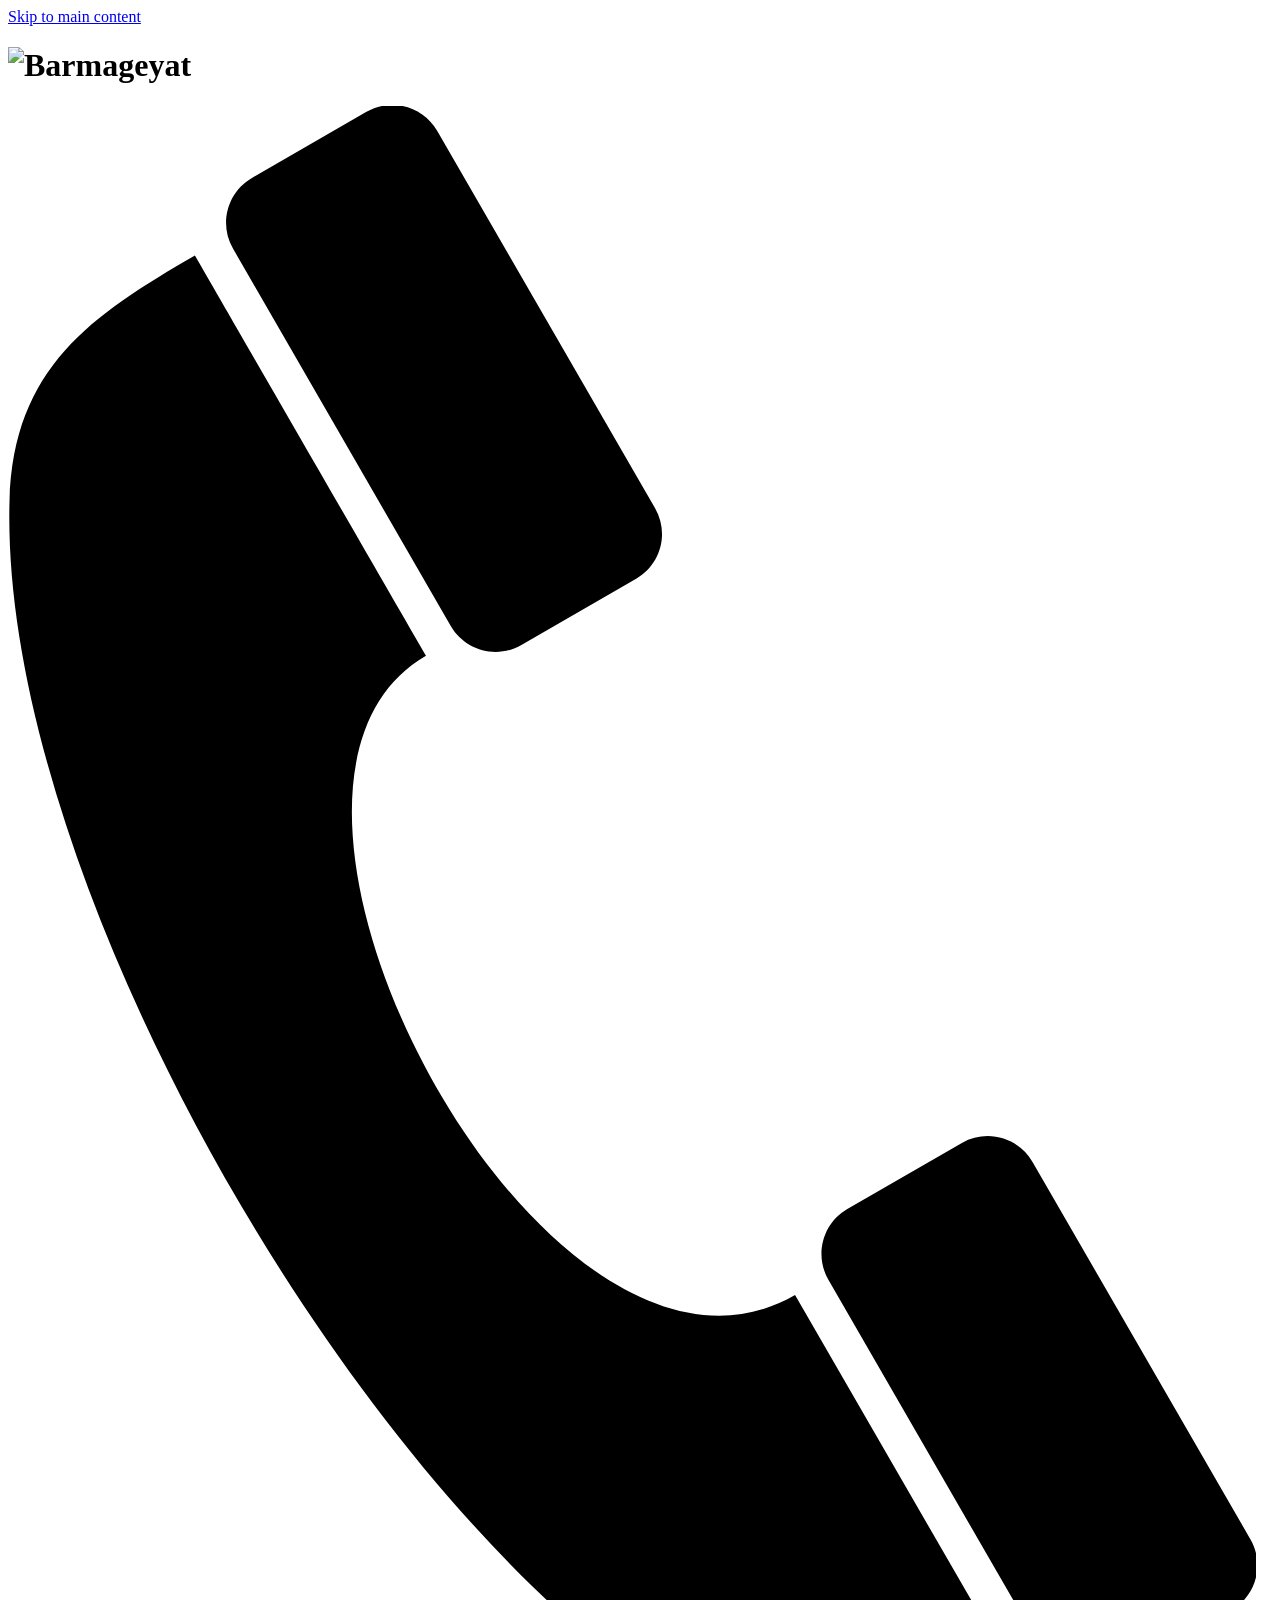
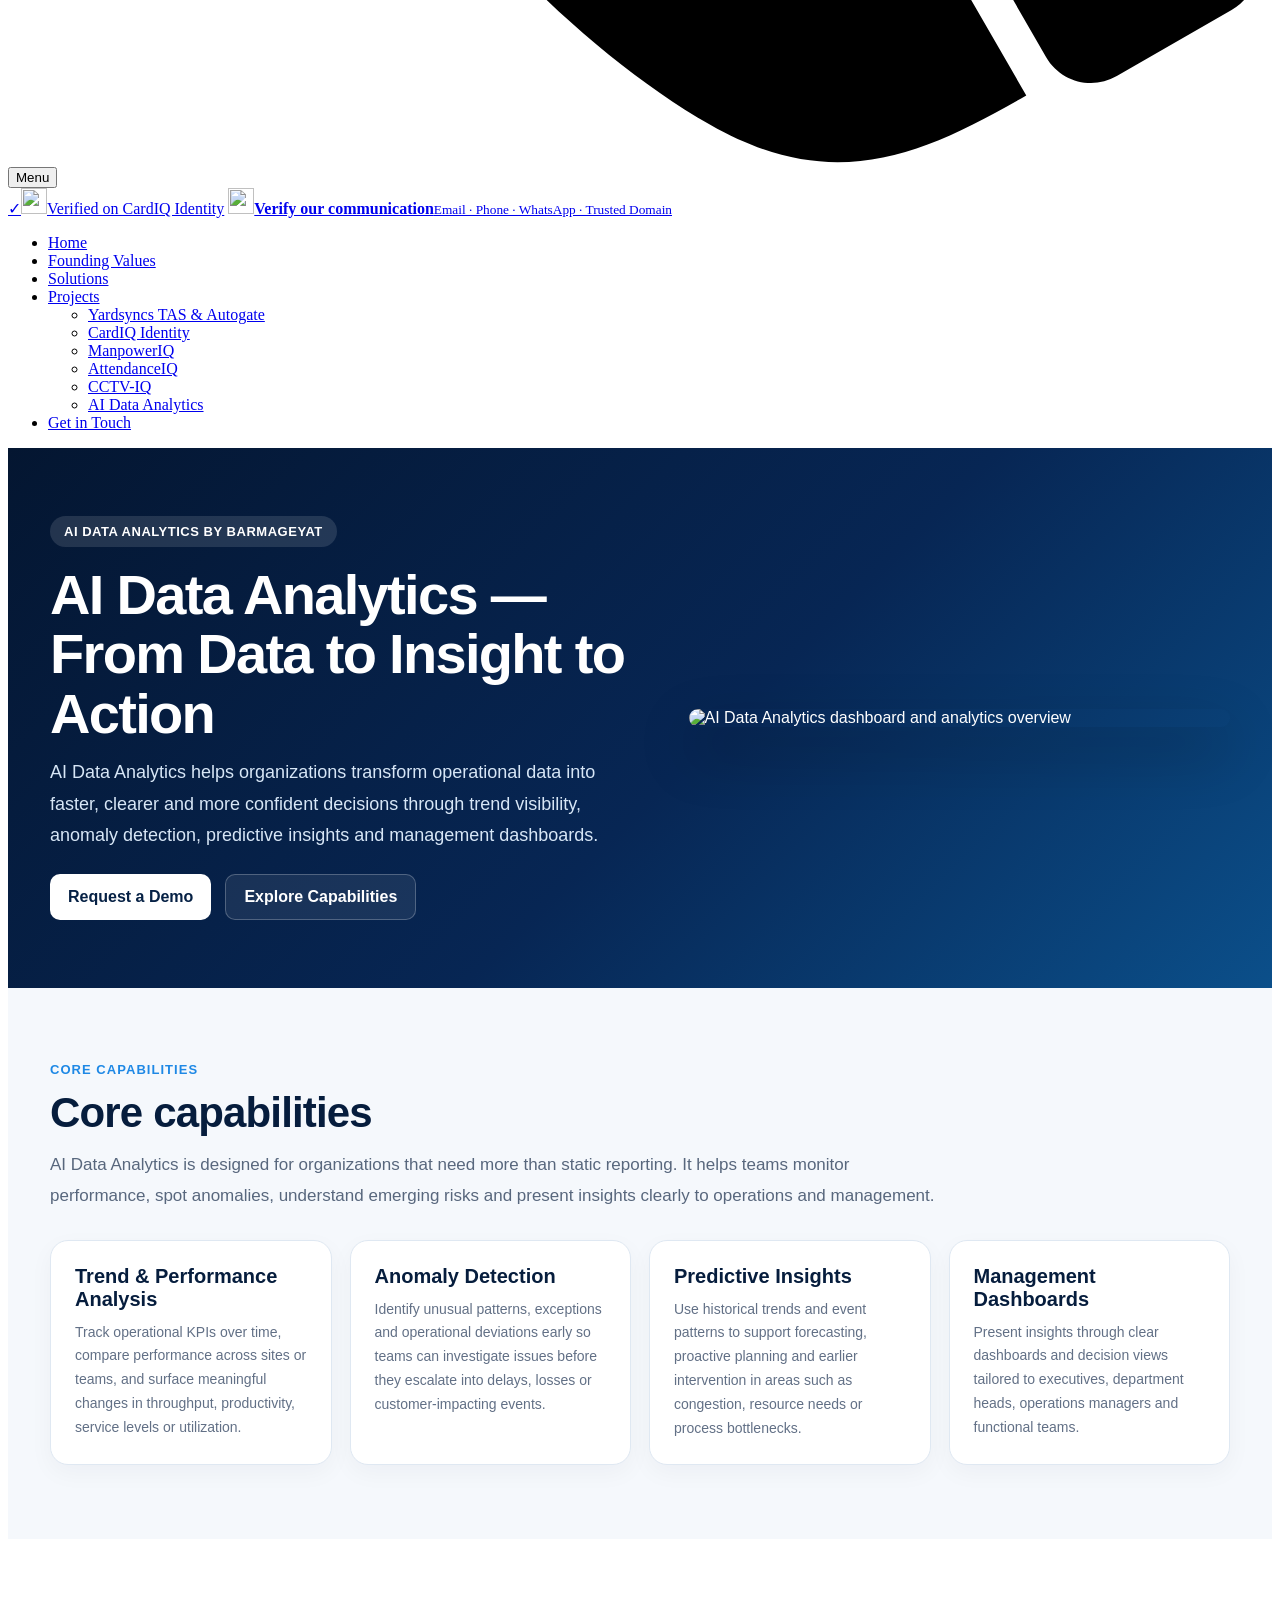
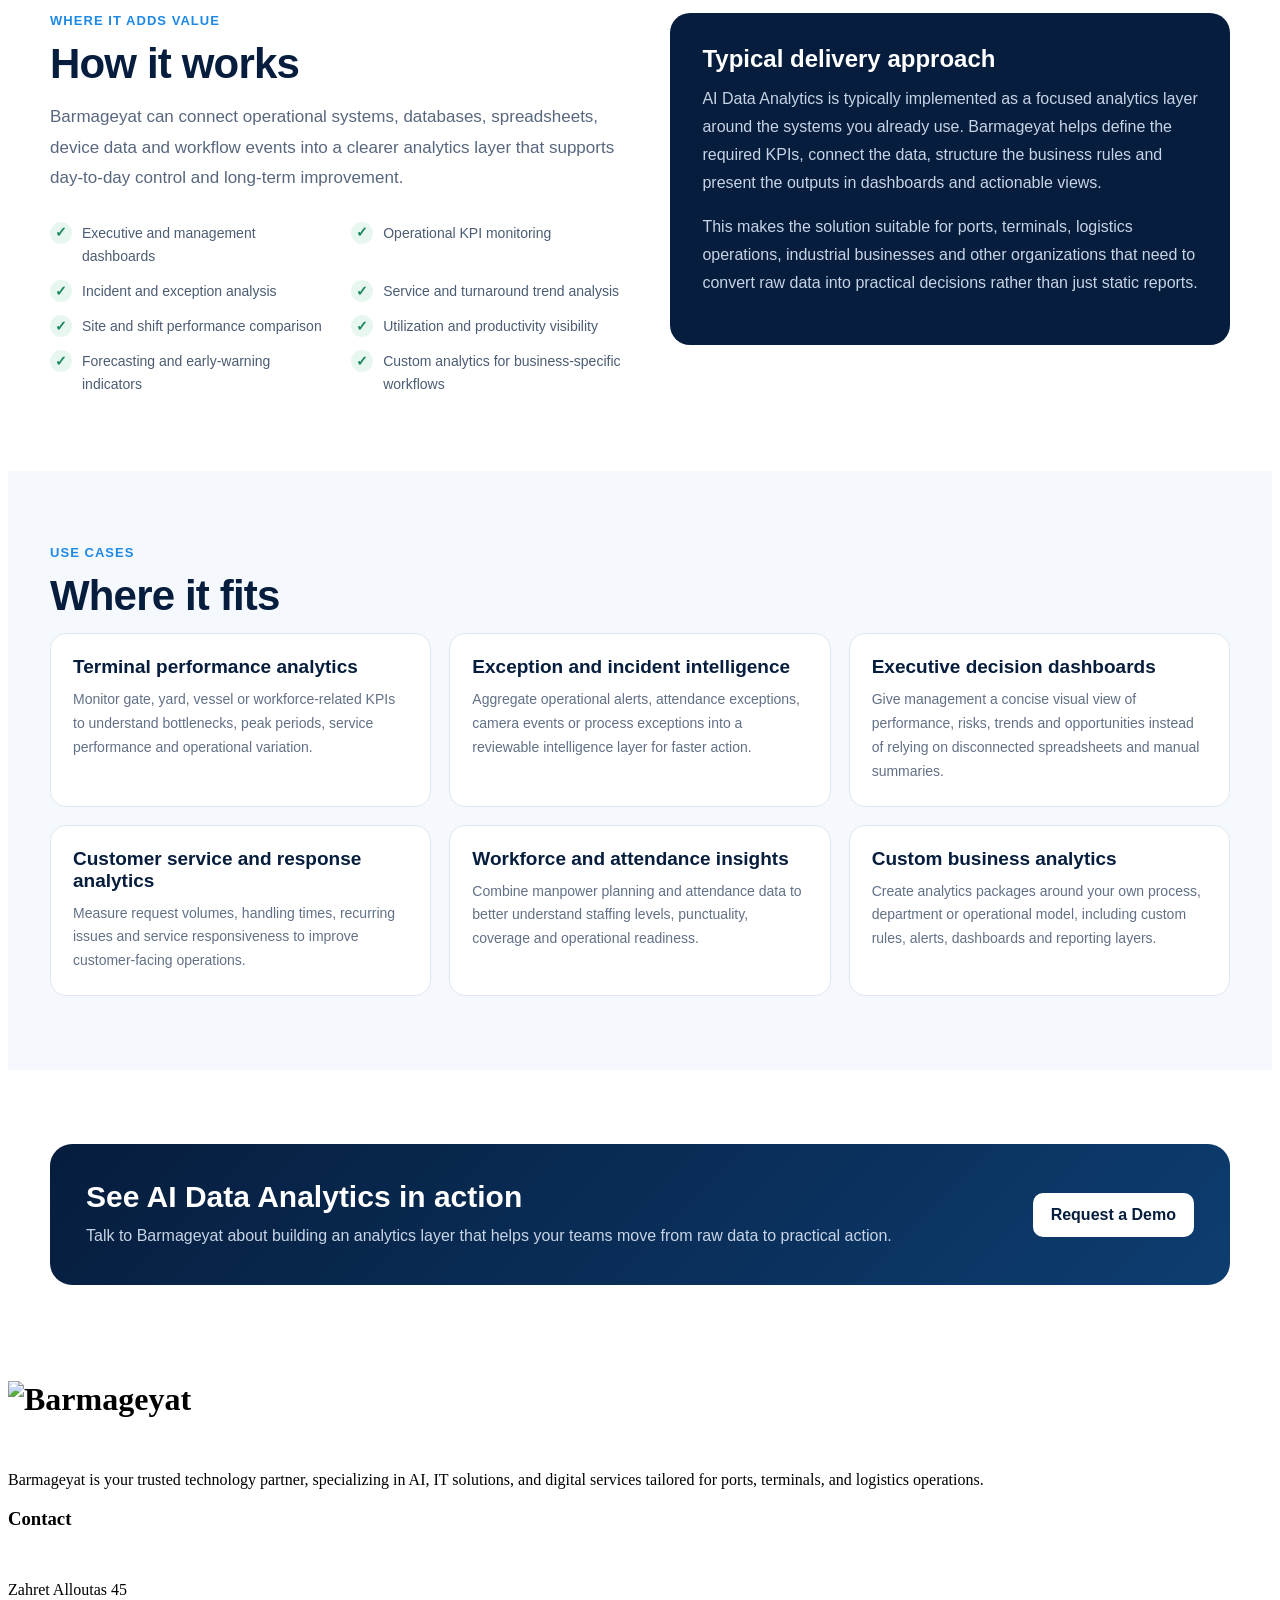
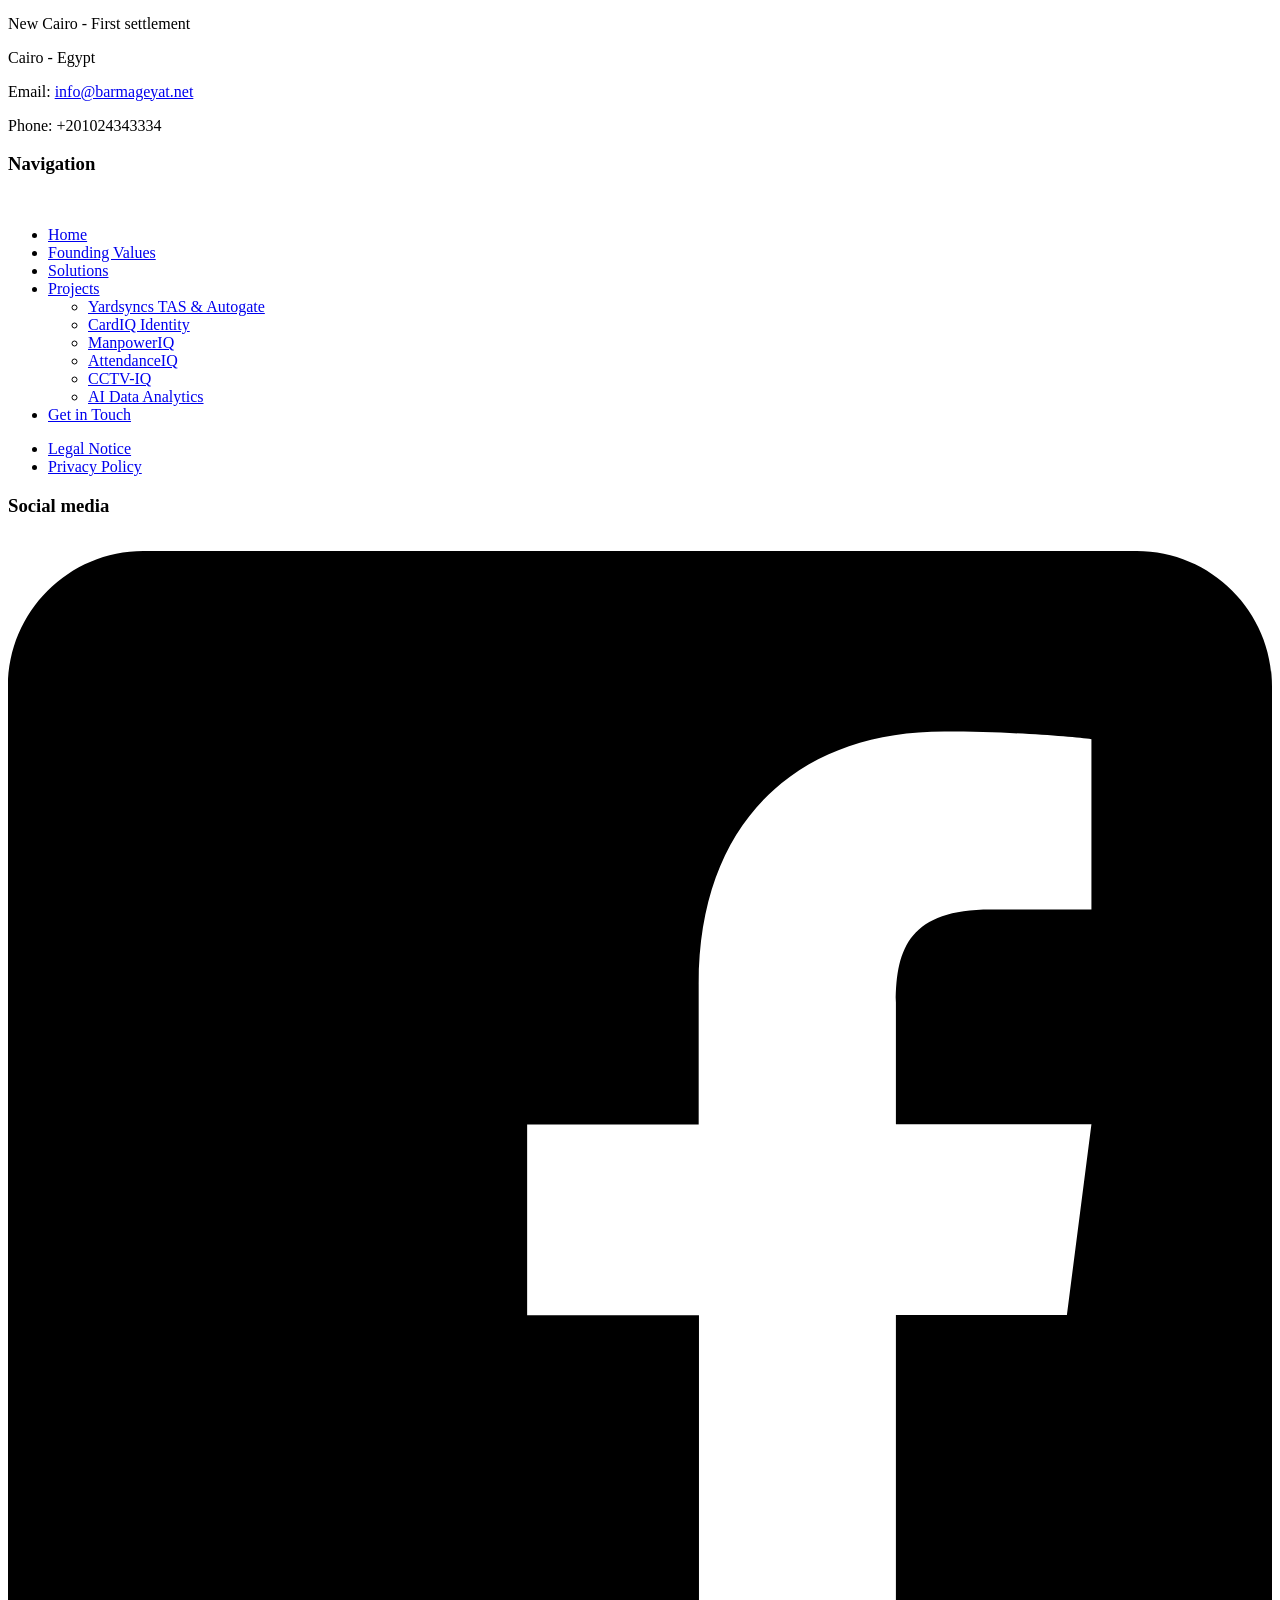
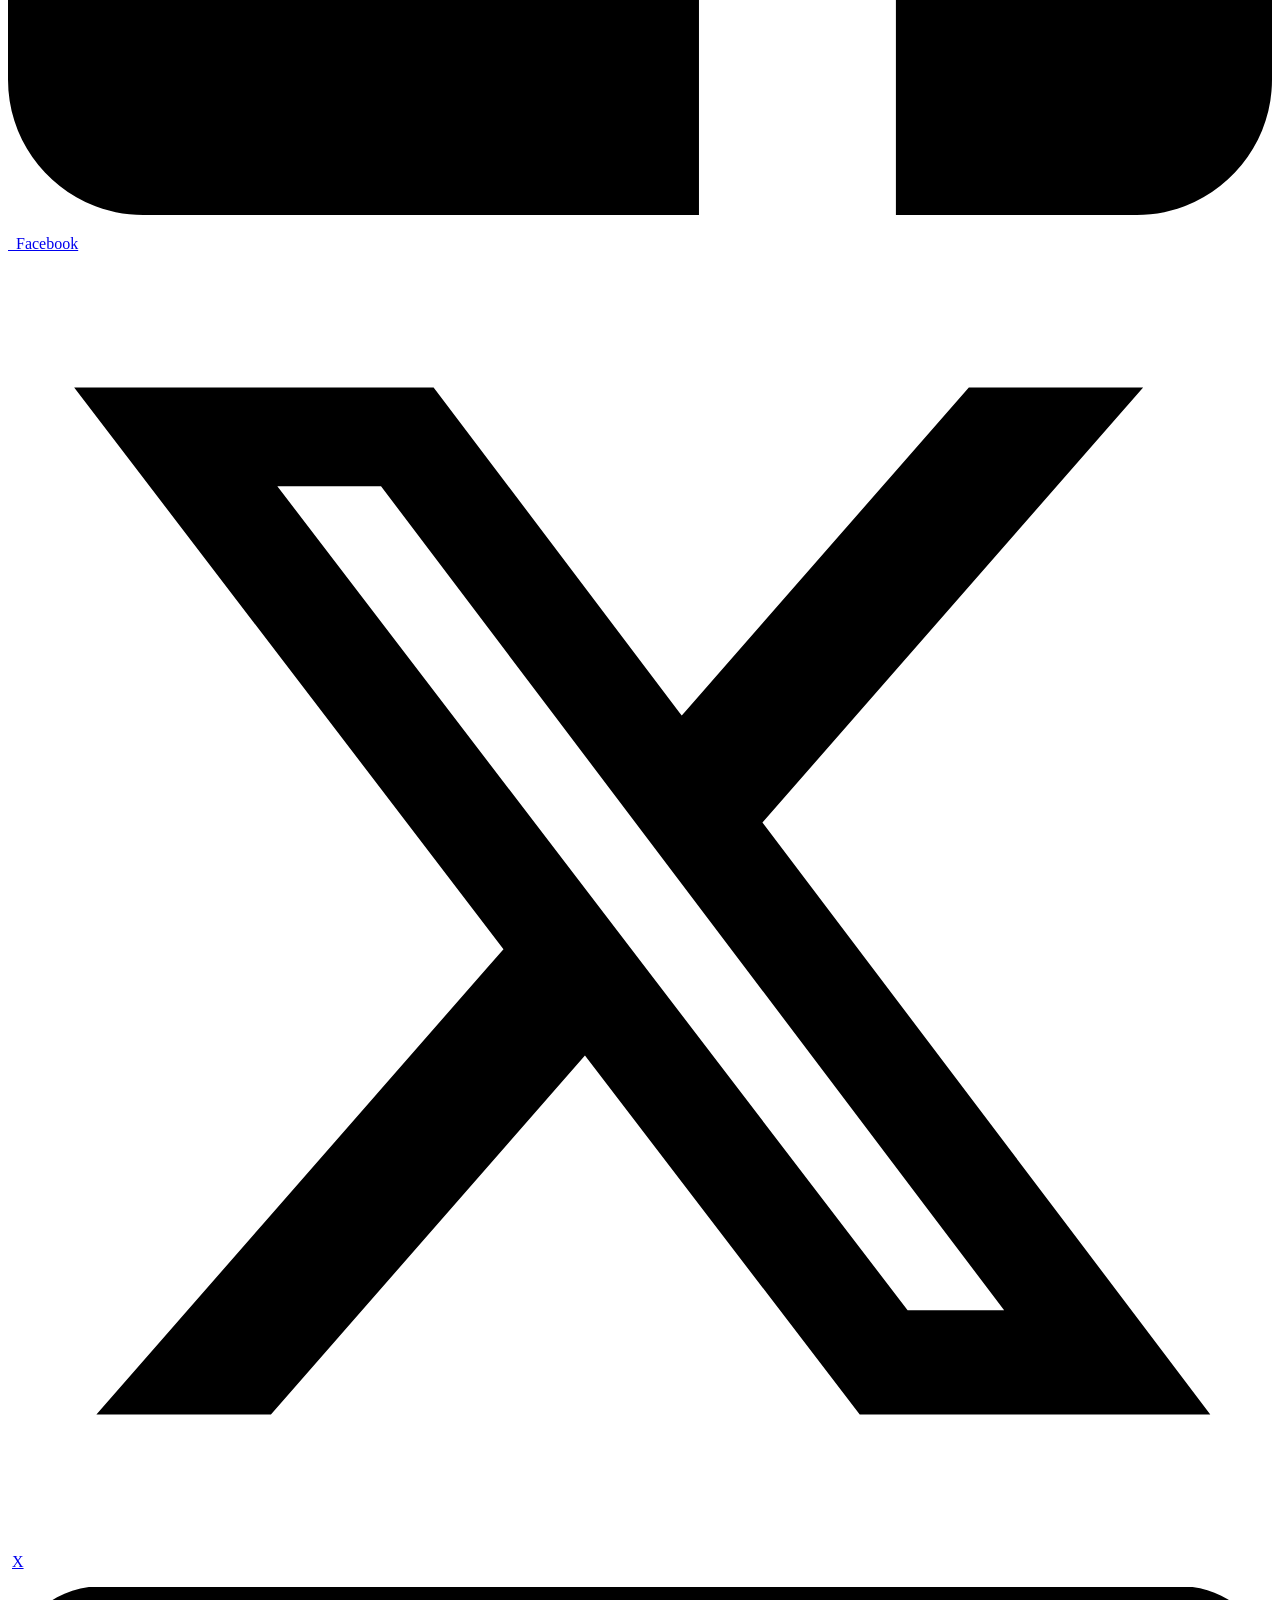
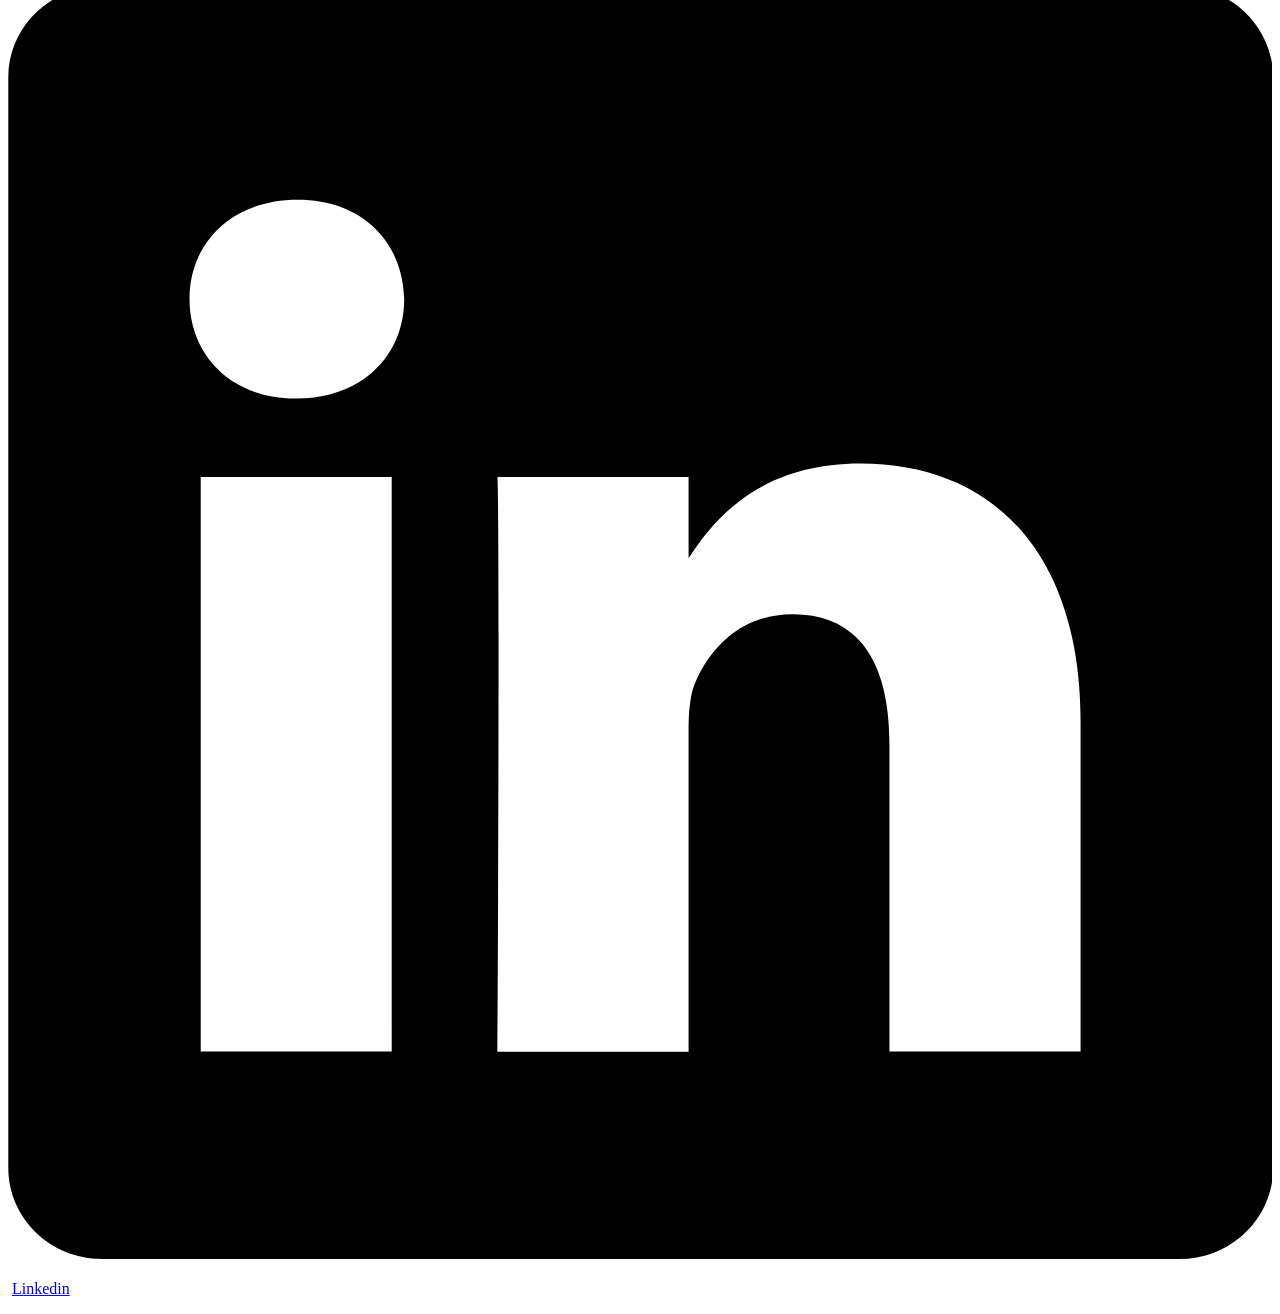
==== ai-data-analytics/index.html @ 1d7da1f9 "Add files via upload" ====
<!DOCTYPE html>

<html lang="en"><head><meta content="text/html; charset=utf-8" http-equiv="Content-Type"/><title>AI Data Analytics | Operational Analytics &amp; Dashboards | Barmageyat</title><meta content="width=device-width, initial-scale=1" name="viewport"/><meta content="Barmageyat" name="author"/><meta content="English" name="language"/><meta content="7 days" name="revisit-after"/><!-- Canonical URL --><!-- Viewport --><link href="/images/16x16/25603967/barmageyaticon2-Q67pH3o-EtR6XoY_JPaC8g-5kCzm3zfoKmWQbdtNK29Og.png" rel="icon" sizes="16x16" type="image/png"/><link href="/images/32x32/25603967/barmageyaticon2-Q67pH3o-EtR6XoY_JPaC8g-5kCzm3zfoKmWQbdtNK29Og.png" rel="icon" sizes="32x32" type="image/png"/><link href="/images/96x96/25603967/barmageyaticon2-Q67pH3o-EtR6XoY_JPaC8g-5kCzm3zfoKmWQbdtNK29Og.png" rel="icon" sizes="96x96" type="image/png"/><link href="/images/152x152/25603967/barmageyaticon2-Q67pH3o-EtR6XoY_JPaC8g-5kCzm3zfoKmWQbdtNK29Og.png" rel="apple-touch-icon-precomposed" sizes="152x152"/><link href="" rel="preconnect"/><link href="/webcard/static/app.min.1784729472.css" media="screen" rel="stylesheet" type="text/css"/><link href="/css/custom.260723162400.css" id="customcss" media="screen" rel="stylesheet" type="text/css"/><script>if (!webcard) var webcard={};webcard.id=3130103;webcard.moduleId=33631307;webcard.culture="en";webcard.type=2;webcard.isEdit=false;webcard.isPreview=true;webcard.isMobile=/Android|webOS|iPhone|iPad|iPod|BlackBerry/i.test(navigator.userAgent);webcard.isTouch='ontouchstart' in window || navigator.msMaxTouchPoints > 0;webcard.googleMapsEmbedApiKey='AIzaSyDoOLq_ts27g3vEog9sGYB0GJSyWBDK9gs';webcard.googleMapsApiKey='';webcard.apiHost=location.host + '/api.php';var extraPath='';</script><link as="style" href="/g/fonts.css?family=Roboto:400%7CPoppins:400,600&amp;display=swap" rel="preload"/><link href="/g/fonts.css?family=Roboto:400%7CPoppins:400,600&amp;display=swap" media="print" onload="this.media='all'" rel="stylesheet"/><style>figure{margin:0}@media screen and (max-width: 975px) {  #ed-2808650809 > .background-image-holder:not(.ed-lazyload) { background-image: url("/images/976/25521221/b63245ba-67f0-4752-b517-2fa4bf03aa80-Kd-YIvP3QkFI46euzXA3Eg.png") !important; }} @media screen and (max-width: 575px) {  #ed-2808650809 > .background-image-holder:not(.ed-lazyload) { background-image: url("/images/576/25521221/b63245ba-67f0-4752-b517-2fa4bf03aa80-Kd-YIvP3QkFI46euzXA3Eg.png") !important; }} #ed-2807941612 img { width: 114px; } #ed-2807941612 { flex-basis: auto; } #ed-2807941618 { margin: auto 1rem auto auto; } @media screen and (max-width: 975px) {  #ed-2807941618 { margin: auto 1rem auto 0rem; }} #ed-2807941615 { flex-grow: 1; flex-basis: auto; } #ed-2807941615 > .inner { place-content: center flex-end; align-items: center; } @media screen and (max-width: 975px) {  #ed-2807941615 > .inner { justify-content: flex-end; }} #ed-2807941624 { flex-basis: auto; flex-grow: 1; } #ed-3489580484 > .inner { align-items: center; justify-content: space-between; } @media screen and (max-width: 975px) {  #ed-3489618185 { text-align: center; margin: 100% 0px 0px; flex-basis: 100%; }} @media screen and (max-width: 975px) {  #ed-3489618185 img { width: 132px; border-style: none; padding: 100%; }} #ed-3489618191 .space { height: 15px; } #ed-3489747049 .space { height: 15px; } #ed-3489743755 a.button { border-radius: 0px; } @media screen and (max-width: 575px) {  #ed-3489743755 { text-align: center; }} #ed-3489618182 > .inner { align-content: center; } @media screen and (max-width: 975px) {  #ed-3489618206 img { width: 100%; }} @media screen and (max-width: 575px) {  #ed-3489618203 { order: -1; }} @media screen and (max-width: 975px) {  #ed-3489634016 > .background-image-holder:not(.ed-lazyload) { background-image: url("/images/976/27052013/ham8-gjC8NAKfQzZl-YR24VqpsA.png") !important; }} @media screen and (max-width: 975px) {  #ed-3489634016 .background-image-holder { background-size: contain; }} @media screen and (max-width: 575px) {  #null > .background-image-holder:not(.ed-lazyload) { background-image: url("/images/576/7199518/img-small.jpg") !important; }} @media screen and (max-width: 575px) {  #ed-3489634016 > .background-image-holder:not(.ed-lazyload) { background-image: url("/images/576/27052013/ham8-gjC8NAKfQzZl-YR24VqpsA.png") !important; }} #ed-3489634025 .space { height: 16px; } #ed-3489634031 .space { height: 16px; } #ed-3489634019 { flex: 1 0 0px; } #ed-3489634019 { flex: 1 0 0px; } #ed-2807940154 > .inner { justify-content: center; } #ed-2807940166 > .inner { justify-content: center; } #ed-2807940187 { flex-grow: 1; } #ed-2807940178 > .inner { justify-content: center; } #ed-2807940202 svg > * { stroke-width: 0px; } #ed-2807940202 svg { padding: 0px; } #ed-2807940205 { flex-grow: 1; } #ed-2807940208 svg > * { stroke-width: 0px; } #ed-2807940208 svg { padding: 0px; } #ed-2807940211 { flex-grow: 1; } #ed-2807940214 svg > * { stroke-width: 0px; } #ed-2807940214 svg { padding: 0px; } #ed-2807940217 { flex-grow: 1; } #ed-2807940193 > .inner { justify-content: center; } #ed-3489580481 > .inner { align-items: flex-start; justify-content: space-between; } @media screen and (max-width: 975px) {  #ed-3489580481 > .inner { justify-content: flex-start; }}</style><style>
:root{--aiq-navy:#061d3d;--aiq-blue:#123f70;--aiq-sky:#1e88e5;--aiq-green:#1f9d6a;--aiq-ink:#172033;--aiq-muted:#627086;--aiq-soft:#f4f7fb;--aiq-line:#dfe7f1;--aiq-white:#fff}
.attendance-page{font-family:Poppins,Roboto,Arial,sans-serif;color:var(--aiq-ink);background:#fff}
.attendance-page *{box-sizing:border-box}
.aiq-wrap{width:min(1180px,calc(100% - 40px));margin:0 auto}
.aiq-hero{padding:76px 0 68px;background:linear-gradient(135deg,#f7faff 0%,#eef5fd 55%,#f8fbff 100%);overflow:hidden}
.aiq-hero-grid{display:grid;grid-template-columns:1.08fr .92fr;gap:64px;align-items:center}
.aiq-eyebrow{display:inline-flex;align-items:center;gap:9px;padding:8px 13px;border:1px solid #c9daf0;border-radius:999px;background:#fff;color:var(--aiq-blue);font-size:13px;font-weight:600;letter-spacing:.02em;margin-bottom:22px}
.aiq-dot{width:8px;height:8px;border-radius:50%;background:var(--aiq-green);box-shadow:0 0 0 5px rgba(31,157,106,.12)}
.aiq-hero h1{font-size:clamp(38px,5vw,62px);line-height:1.06;letter-spacing:-.035em;margin:0 0 22px;color:var(--aiq-navy);font-weight:600}
.aiq-hero h1 span{color:var(--aiq-sky)}
.aiq-lead{font-size:18px;line-height:1.75;color:var(--aiq-muted);max-width:700px;margin:0 0 30px}
.aiq-actions{display:flex;gap:14px;flex-wrap:wrap;margin-bottom:28px}
.aiq-btn{display:inline-flex;align-items:center;justify-content:center;min-height:48px;padding:0 22px;border-radius:7px;text-decoration:none!important;font-weight:600;font-size:15px;transition:.2s ease}
.aiq-btn-primary{background:var(--aiq-navy);color:#fff!important;box-shadow:0 10px 24px rgba(6,29,61,.18)}
.aiq-btn-primary:hover{transform:translateY(-1px);background:#0a2a57}
.aiq-btn-secondary{background:#fff;color:var(--aiq-navy)!important;border:1px solid #cad7e7}
.aiq-chips{display:flex;gap:10px;flex-wrap:wrap}
.aiq-chip{font-size:13px;color:#42536b;background:#fff;border:1px solid #dbe5f0;padding:7px 11px;border-radius:999px}
.aiq-visual{position:relative;min-height:530px;display:flex;align-items:center;justify-content:center}
.aiq-orbit{position:absolute;width:430px;height:430px;border-radius:50%;background:radial-gradient(circle at 45% 35%,rgba(30,136,229,.17),rgba(30,136,229,.03) 57%,transparent 70%)}
.aiq-phone{position:relative;z-index:2;width:275px;min-height:520px;background:#101827;border:8px solid #111827;border-radius:34px;box-shadow:0 30px 70px rgba(6,29,61,.24);padding:11px}
.aiq-screen{height:100%;min-height:482px;background:#f8fafc;border-radius:23px;padding:20px 18px;overflow:hidden}
.aiq-phone-top{display:flex;justify-content:space-between;align-items:center;margin-bottom:24px;color:#627086;font-size:11px}
.aiq-appmark{width:46px;height:46px;border-radius:14px;background:linear-gradient(135deg,var(--aiq-navy),var(--aiq-sky));display:flex;align-items:center;justify-content:center;color:#fff;font-weight:600;font-size:19px;box-shadow:0 8px 16px rgba(30,136,229,.2)}
.aiq-screen h3{font-size:18px;margin:14px 0 4px;color:var(--aiq-navy)}
.aiq-screen p{font-size:12px;line-height:1.55;color:#718096;margin:0}
.aiq-zone{margin:20px 0 14px;background:#ecf8f2;border:1px solid #c5ead9;border-radius:14px;padding:14px}
.aiq-zone-title{display:flex;align-items:center;gap:8px;font-weight:600;color:#16744c;font-size:13px;margin-bottom:5px}
.aiq-pin{width:20px;height:20px;border-radius:50% 50% 50% 0;background:var(--aiq-green);transform:rotate(-45deg);position:relative;flex:0 0 auto}
.aiq-pin:after{content:"";position:absolute;width:7px;height:7px;border-radius:50%;background:#fff;left:6.5px;top:6.5px}
.aiq-check-btn{width:100%;border:0;border-radius:13px;background:var(--aiq-navy);color:#fff;padding:15px 12px;font:600 14px Poppins,Arial,sans-serif;margin-top:12px}
.aiq-mini-row{display:grid;grid-template-columns:1fr 1fr;gap:9px;margin-top:12px}
.aiq-mini{background:#fff;border:1px solid #e2e8f0;border-radius:11px;padding:11px 10px}
.aiq-mini b{display:block;font-size:11px;color:var(--aiq-navy);margin-bottom:3px}.aiq-mini span{font-size:10px;color:#7b8798}
.aiq-admin-card{position:absolute;z-index:3;right:-20px;bottom:62px;width:235px;background:#fff;border:1px solid #dbe5ef;border-radius:18px;padding:17px;box-shadow:0 20px 44px rgba(6,29,61,.16)}
.aiq-admin-head{display:flex;align-items:center;justify-content:space-between;margin-bottom:13px}.aiq-admin-head strong{font-size:13px;color:var(--aiq-navy)}.aiq-live{font-size:10px;color:#16744c;background:#eaf7f1;border-radius:999px;padding:4px 7px}
.aiq-status{display:flex;align-items:center;gap:10px;padding:9px 0;border-top:1px solid #eef2f7;font-size:11px;color:#5e6a7d}.aiq-status:first-of-type{border-top:0}.aiq-avatar{width:25px;height:25px;border-radius:50%;background:#dbe8f7;display:flex;align-items:center;justify-content:center;color:var(--aiq-blue);font-weight:600;font-size:10px}.aiq-ok{margin-left:auto;color:#1b8d5d;font-weight:600}
.aiq-section{padding:82px 0}.aiq-section.soft{background:var(--aiq-soft)}
.aiq-kicker{font-size:13px;text-transform:uppercase;letter-spacing:.11em;color:var(--aiq-sky);font-weight:600;margin-bottom:12px}
.aiq-title{font-size:clamp(30px,3.5vw,44px);line-height:1.18;color:var(--aiq-navy);letter-spacing:-.025em;margin:0 0 16px;font-weight:600}
.aiq-intro{max-width:760px;color:var(--aiq-muted);font-size:17px;line-height:1.75;margin:0 0 38px}
.aiq-two{display:grid;grid-template-columns:1fr 1fr;gap:44px;align-items:center}
.aiq-list{display:grid;gap:13px;margin-top:25px}.aiq-list-item{display:flex;gap:12px;align-items:flex-start;color:#48566a;line-height:1.6}.aiq-tick{width:23px;height:23px;border-radius:50%;background:#e8f6ef;color:#168252;display:flex;align-items:center;justify-content:center;font-weight:600;flex:0 0 auto;margin-top:1px}
.aiq-info-panel{background:var(--aiq-navy);border-radius:20px;padding:34px;color:#fff;box-shadow:0 24px 54px rgba(6,29,61,.18)}
.aiq-info-panel h3{font-size:25px;margin:0 0 12px}.aiq-info-panel p{color:#c9d5e5;line-height:1.75;margin:0 0 22px}.aiq-info-grid{display:grid;grid-template-columns:1fr 1fr;gap:12px}.aiq-info-cell{background:rgba(255,255,255,.07);border:1px solid rgba(255,255,255,.1);border-radius:13px;padding:15px}.aiq-info-cell b{display:block;font-size:13px;margin-bottom:4px}.aiq-info-cell span{font-size:11px;color:#b9c8da}
.aiq-grid{display:grid;grid-template-columns:repeat(3,1fr);gap:20px}.aiq-card{background:#fff;border:1px solid var(--aiq-line);border-radius:17px;padding:25px;box-shadow:0 8px 24px rgba(6,29,61,.04)}.aiq-card-icon{width:42px;height:42px;border-radius:12px;background:#edf5ff;color:var(--aiq-sky);display:flex;align-items:center;justify-content:center;font-size:20px;font-weight:600;margin-bottom:16px}.aiq-card h3{font-size:18px;color:var(--aiq-navy);margin:0 0 9px}.aiq-card p{color:var(--aiq-muted);font-size:14px;line-height:1.65;margin:0}
.aiq-integration{display:grid;grid-template-columns:1fr auto 1fr;gap:25px;align-items:stretch}.aiq-product{border-radius:18px;padding:30px;background:#fff;border:1px solid var(--aiq-line)}.aiq-product.primary{border:2px solid #bcd8f5;background:#fafdff}.aiq-product small{display:inline-block;color:var(--aiq-sky);font-weight:600;margin-bottom:9px}.aiq-product h3{font-size:25px;color:var(--aiq-navy);margin:0 0 12px}.aiq-product p{font-size:14px;color:var(--aiq-muted);line-height:1.7;margin:0}.aiq-arrow{display:flex;align-items:center;justify-content:center;font-size:30px;color:#8ca5c0}.aiq-integration-note{text-align:center;margin-top:22px;color:#596a80;font-size:14px}
.aiq-steps{display:grid;grid-template-columns:repeat(4,1fr);gap:18px;counter-reset:step}.aiq-step{position:relative;border-top:3px solid #dbe8f6;padding:24px 18px 4px;counter-increment:step}.aiq-step:before{content:counter(step);position:absolute;top:-17px;left:0;width:31px;height:31px;border-radius:50%;background:var(--aiq-navy);color:#fff;display:flex;align-items:center;justify-content:center;font-weight:600;font-size:13px}.aiq-step h3{font-size:16px;color:var(--aiq-navy);margin:0 0 8px}.aiq-step p{font-size:13px;line-height:1.6;color:var(--aiq-muted);margin:0}
.aiq-usecases{display:flex;flex-wrap:wrap;gap:10px}.aiq-usecase{padding:11px 15px;border-radius:9px;border:1px solid #dce6f1;background:#fff;color:#425269;font-size:14px}
.aiq-cta{padding:72px 0}.aiq-cta-box{background:linear-gradient(135deg,var(--aiq-navy),#0e3769);border-radius:22px;padding:48px;color:#fff;display:flex;align-items:center;justify-content:space-between;gap:30px}.aiq-cta h2{font-size:32px;margin:0 0 10px}.aiq-cta p{margin:0;color:#c8d6e6;max-width:670px;line-height:1.7}.aiq-cta .aiq-btn{background:#fff;color:var(--aiq-navy)!important;white-space:nowrap}
@media(max-width:980px){.aiq-hero-grid,.aiq-two{grid-template-columns:1fr}.aiq-visual{min-height:500px}.aiq-grid{grid-template-columns:1fr 1fr}.aiq-integration{grid-template-columns:1fr}.aiq-arrow{transform:rotate(90deg)}.aiq-steps{grid-template-columns:1fr 1fr}.aiq-admin-card{right:8%}}
@media(max-width:640px){.aiq-wrap{width:min(100% - 26px,1180px)}.aiq-hero{padding:55px 0}.aiq-hero h1{font-size:40px}.aiq-lead{font-size:16px}.aiq-visual{min-height:485px;transform:scale(.9);margin:-20px -20px}.aiq-admin-card{right:-4px;bottom:35px}.aiq-section{padding:62px 0}.aiq-grid,.aiq-info-grid,.aiq-steps{grid-template-columns:1fr}.aiq-shot.mobile,.aiq-shot.hero{grid-column:span 12}.aiq-cta-box{padding:32px 25px;display:block}.aiq-cta .aiq-btn{margin-top:24px;width:100%}}

.aiq-gallery{padding:22px 0 0}.aiq-gallery-grid{display:grid;grid-template-columns:repeat(12,minmax(0,1fr));gap:22px;align-items:start}.aiq-shot{background:#fff;border:1px solid var(--aiq-line);border-radius:22px;padding:16px;box-shadow:0 14px 34px rgba(6,29,61,.06)}.aiq-shot figure{margin:0}.aiq-shot img{display:block;width:100%;height:auto;border-radius:16px}.aiq-shot figcaption{padding:14px 6px 2px}.aiq-shot h3{font-size:18px;line-height:1.35;color:var(--aiq-navy);margin:0 0 8px}.aiq-shot p{margin:0;color:var(--aiq-muted);font-size:14px;line-height:1.65}.aiq-shot.hero{grid-column:span 12}.aiq-shot.mobile{grid-column:span 6}.aiq-shot-badge{display:inline-flex;align-items:center;gap:8px;font-size:12px;font-weight:600;letter-spacing:.03em;text-transform:uppercase;color:var(--aiq-sky);background:#eff7ff;border:1px solid #d6e9fb;border-radius:999px;padding:8px 11px;margin-bottom:14px}.aiq-shot-badge:before{content:"";width:8px;height:8px;border-radius:50%;background:var(--aiq-green)}
</style><meta content="Barmageyat" property="og:site_name"/><meta content="CCTV-IQ adds AI video analytics to existing CCTV systems for proactive alerts on PPE, restricted zones, speed, smoke, congestion and severe weather." name="description"/><meta content="CCTV-IQ | AI Video Analytics for Existing CCTV Cameras" name="title"/><meta content="index, follow" name="robots"/><meta content="CCTV-IQ | AI Video Analytics for Existing CCTV Cameras" property="og:title"/><meta content="CCTV-IQ adds AI video analytics to existing CCTV systems for proactive alerts on PPE, restricted zones, speed, smoke, congestion and severe weather." property="og:description"/><meta content="website" property="og:type"/><meta content="en_US" property="og:locale"/><meta content="https://barmageyat.net/ai-data-analytics/" property="og:url"/><meta content="https://barmageyat.net/images/cctv-iq/cctv-iq-ai-monitoring.png" property="og:image"/><meta content="summary_large_image" name="twitter:card"/><meta content="CCTV-IQ | AI Video Analytics for Existing CCTV Cameras" name="twitter:title"/><meta content="CCTV-IQ adds AI video analytics to existing CCTV systems for proactive alerts on PPE, restricted zones, speed, smoke, congestion and severe weather." name="twitter:description"/><meta content="https://barmageyat.net/images/cctv-iq/cctv-iq-ai-monitoring.png" name="twitter:image"/><link href="https://barmageyat.net/ai-data-analytics/" rel="canonical"/><script type="application/ld+json">{"@context": "https://schema.org", "@type": "SoftwareApplication", "name": "CCTV-IQ", "applicationCategory": "BusinessApplication", "operatingSystem": "Camera and video monitoring environments", "description": "AI video analytics software that adds proactive detection and alerting to compatible existing CCTV camera systems for safety, security and operational monitoring.", "url": "https://barmageyat.net/ai-data-analytics/", "publisher": {"@type": "Organization", "name": "Barmageyat", "url": "https://barmageyat.net/"}, "featureList": ["Missing PPE detection", "Restricted and no-entry zone monitoring", "Vehicle overspeed detection", "Visual smoke and fire indicator detection", "Gate congestion monitoring", "Rain, sand and low-visibility weather detection", "Configurable alerts and event review"]}</script>
<style id="cctv-iq-styles">
:root{--ciq-navy:#061d3d;--ciq-navy2:#0a2f59;--ciq-cyan:#11b6ce;--ciq-teal:#0a9c9f;--ciq-green:#1fa86a;--ciq-amber:#f59e0b;--ciq-red:#ef4444;--ciq-ink:#172033;--ciq-muted:#607086;--ciq-soft:#f4f8fc;--ciq-line:#dbe6f0;--ciq-white:#fff}
.cctv-page{font-family:Poppins,Roboto,Arial,sans-serif;color:var(--ciq-ink);background:#fff}.cctv-page *{box-sizing:border-box}.ciq-wrap{width:min(1180px,calc(100% - 40px));margin:0 auto}
.ciq-hero{padding:74px 0 68px;background:linear-gradient(135deg,#f8fbfe 0%,#eef7fb 48%,#f7fbff 100%);overflow:hidden}.ciq-hero-grid{display:grid;grid-template-columns:1.03fr .97fr;gap:54px;align-items:center}.ciq-eyebrow{display:inline-flex;align-items:center;gap:9px;padding:8px 13px;border:1px solid #c9dfe8;border-radius:999px;background:#fff;color:var(--ciq-navy2);font-size:13px;font-weight:600;letter-spacing:.02em;margin-bottom:20px}.ciq-dot{width:8px;height:8px;border-radius:50%;background:var(--ciq-cyan);box-shadow:0 0 0 5px rgba(17,182,206,.12)}
.ciq-hero h1{font-size:clamp(39px,5vw,62px);line-height:1.06;letter-spacing:-.035em;margin:0 0 22px;color:var(--ciq-navy);font-weight:600}.ciq-hero h1 span{color:var(--ciq-cyan)}.ciq-lead{font-size:18px;line-height:1.72;color:var(--ciq-muted);max-width:690px;margin:0 0 28px}.ciq-actions{display:flex;gap:13px;flex-wrap:wrap;margin-bottom:25px}.ciq-btn{display:inline-flex;align-items:center;justify-content:center;min-height:49px;padding:0 22px;border-radius:8px;text-decoration:none!important;font-weight:600;font-size:15px;transition:.2s ease}.ciq-btn-primary{background:var(--ciq-navy);color:#fff!important;box-shadow:0 10px 24px rgba(6,29,61,.17)}.ciq-btn-primary:hover{transform:translateY(-1px);background:#0a2d5a}.ciq-btn-secondary{background:#fff;color:var(--ciq-navy)!important;border:1px solid #c8d9e6}.ciq-chips{display:flex;gap:9px;flex-wrap:wrap}.ciq-chip{font-size:13px;color:#42566b;background:#fff;border:1px solid #dae7ef;padding:7px 11px;border-radius:999px}
.ciq-visual{position:relative}.ciq-monitor{position:relative;background:#07182f;border:8px solid #0a1730;border-radius:22px;overflow:hidden;box-shadow:0 30px 70px rgba(6,29,61,.24);aspect-ratio:16/10}.ciq-monitor img{width:100%;height:100%;object-fit:cover;display:block;opacity:.8}.ciq-monitor:after{content:"";position:absolute;inset:0;background:linear-gradient(180deg,rgba(5,24,47,.02),rgba(5,24,47,.26));pointer-events:none}.ciq-monitor-top{position:absolute;z-index:3;left:16px;right:16px;top:14px;display:flex;align-items:center;justify-content:space-between;color:#dbeafe;font-size:11px}.ciq-live{display:inline-flex;align-items:center;gap:7px;padding:6px 9px;border-radius:999px;background:rgba(3,20,40,.7);backdrop-filter:blur(8px)}.ciq-live:before{content:"";width:7px;height:7px;border-radius:50%;background:#25d07f;box-shadow:0 0 0 4px rgba(37,208,127,.16)}
.ciq-detect{position:absolute;z-index:4;border:2px solid #22d3ee;border-radius:6px;box-shadow:0 0 0 1px rgba(34,211,238,.2),0 0 24px rgba(34,211,238,.18)}.ciq-detect.one{left:52%;top:36%;width:25%;height:31%}.ciq-detect.two{left:9%;bottom:14%;width:27%;height:19%;border-color:#f59e0b}.ciq-tag{position:absolute;z-index:5;font-size:10px;font-weight:600;padding:6px 8px;border-radius:5px;background:#0a7282;color:#fff;white-space:nowrap}.ciq-tag.ppe{left:52%;top:31%}.ciq-tag.queue{left:9%;bottom:8%;background:#b36a05}.ciq-alert-card{position:absolute;z-index:6;right:-22px;bottom:-28px;width:255px;padding:18px;background:rgba(6,29,61,.95);color:#fff;border:1px solid rgba(255,255,255,.12);border-radius:16px;box-shadow:0 18px 36px rgba(6,29,61,.25);backdrop-filter:blur(12px)}.ciq-alert-head{display:flex;justify-content:space-between;gap:10px;align-items:center;margin-bottom:12px}.ciq-alert-head b{font-size:13px}.ciq-priority{font-size:10px;background:#6d1e25;color:#fecaca;padding:5px 7px;border-radius:999px}.ciq-alert-row{font-size:11px;line-height:1.5;color:#c9d7e8}.ciq-alert-row strong{display:block;color:#fff;font-size:13px;margin-bottom:2px}
.ciq-section{padding:82px 0}.ciq-section.soft{background:var(--ciq-soft)}.ciq-kicker{text-transform:uppercase;letter-spacing:.12em;color:var(--ciq-cyan);font-size:12px;font-weight:600;margin-bottom:10px}.ciq-title{font-size:clamp(29px,4vw,42px);line-height:1.17;color:var(--ciq-navy);margin:0 0 16px;letter-spacing:-.025em}.ciq-intro{max-width:840px;color:var(--ciq-muted);font-size:16px;line-height:1.75;margin:0 0 34px}.ciq-two{display:grid;grid-template-columns:1fr 1fr;gap:44px;align-items:center}
.ciq-flow{display:grid;grid-template-columns:repeat(5,1fr);gap:11px;align-items:stretch}.ciq-flow-step{position:relative;background:#fff;border:1px solid var(--ciq-line);border-radius:16px;padding:22px 16px;text-align:center;min-height:150px}.ciq-flow-step:not(:last-child):after{content:"→";position:absolute;right:-15px;top:50%;transform:translateY(-50%);width:20px;height:28px;display:flex;align-items:center;justify-content:center;color:#7891a8;font-weight:600;background:var(--ciq-soft);z-index:2}.ciq-flow-icon{width:43px;height:43px;margin:0 auto 13px;border-radius:12px;background:#eaf7fb;color:var(--ciq-navy);display:flex;align-items:center;justify-content:center;font-size:19px;font-weight:600}.ciq-flow-step h3{margin:0 0 7px;color:var(--ciq-navy);font-size:14px}.ciq-flow-step p{margin:0;color:var(--ciq-muted);font-size:12px;line-height:1.55}
.ciq-grid{display:grid;grid-template-columns:repeat(3,1fr);gap:20px}.ciq-card{background:#fff;border:1px solid var(--ciq-line);border-radius:18px;padding:25px;box-shadow:0 8px 24px rgba(6,29,61,.04)}.ciq-card-icon{width:45px;height:45px;border-radius:13px;display:flex;align-items:center;justify-content:center;font-weight:600;margin-bottom:16px;background:#edf8fa;color:var(--ciq-navy)}.ciq-card h3{font-size:18px;color:var(--ciq-navy);margin:0 0 9px}.ciq-card p{color:var(--ciq-muted);font-size:14px;line-height:1.67;margin:0}.ciq-card .ciq-note{display:block;margin-top:10px;font-size:11px;color:#8a6670}
.ciq-dashboard{background:var(--ciq-navy);border-radius:22px;padding:28px;color:#fff;box-shadow:0 24px 54px rgba(6,29,61,.18)}.ciq-dashboard-head{display:flex;justify-content:space-between;align-items:center;gap:16px;margin-bottom:18px}.ciq-dashboard-head h3{margin:0;font-size:22px}.ciq-dashboard-head span{font-size:11px;padding:6px 9px;border-radius:999px;background:rgba(17,182,206,.15);color:#8ce9f4}.ciq-event{display:grid;grid-template-columns:auto 1fr auto;gap:12px;align-items:center;padding:13px 0;border-top:1px solid rgba(255,255,255,.1)}.ciq-event:first-of-type{border-top:0}.ciq-event-icon{width:38px;height:38px;border-radius:10px;background:rgba(255,255,255,.07);display:flex;align-items:center;justify-content:center;font-weight:600}.ciq-event strong{display:block;font-size:13px;margin-bottom:2px}.ciq-event small{color:#aebfd2;font-size:11px}.ciq-event .status{font-size:10px;padding:5px 8px;border-radius:999px;background:#6d1e25;color:#fecaca}.ciq-event .status.warn{background:#61410d;color:#fde68a}.ciq-event .status.ok{background:#0d5135;color:#bbf7d0}
.ciq-list{display:grid;gap:12px}.ciq-list-item{display:flex;gap:12px;align-items:flex-start;color:#48566a;line-height:1.65}.ciq-tick{width:24px;height:24px;border-radius:50%;background:#e7f7f4;color:#087b73;display:flex;align-items:center;justify-content:center;font-weight:600;flex:0 0 auto;margin-top:1px}.ciq-usecases{display:flex;flex-wrap:wrap;gap:10px}.ciq-usecase{padding:11px 15px;border-radius:9px;border:1px solid #dce6ef;background:#fff;color:#425269;font-size:14px}
.ciq-caution{margin-top:28px;padding:18px 20px;border-radius:14px;border:1px solid #f4dfb3;background:#fffaf0;color:#69512a;font-size:13px;line-height:1.65}.ciq-caution strong{color:#513b19}.ciq-faq{display:grid;gap:12px}.ciq-faq details{border:1px solid var(--ciq-line);border-radius:14px;padding:18px 20px;background:#fff}.ciq-faq summary{cursor:pointer;color:var(--ciq-navy);font-weight:600}.ciq-faq p{color:var(--ciq-muted);font-size:14px;line-height:1.7;margin:12px 0 0}
.ciq-cta{padding:72px 0}.ciq-cta-box{background:linear-gradient(135deg,var(--ciq-navy),#0e476a);border-radius:22px;padding:46px;color:#fff;display:flex;align-items:center;justify-content:space-between;gap:30px}.ciq-cta h2{font-size:31px;margin:0 0 10px}.ciq-cta p{margin:0;color:#c8d8e6;max-width:690px;line-height:1.7}.ciq-cta .ciq-btn{background:#fff;color:var(--ciq-navy)!important;white-space:nowrap}
@media(max-width:980px){.ciq-hero-grid,.ciq-two{grid-template-columns:1fr}.ciq-grid{grid-template-columns:1fr 1fr}.ciq-flow{grid-template-columns:1fr 1fr}.ciq-flow-step:not(:last-child):after{display:none}.ciq-alert-card{right:18px}.ciq-visual{max-width:760px;margin:0 auto}.ciq-monitor{margin-top:8px}}
@media(max-width:640px){.ciq-wrap{width:min(100% - 26px,1180px)}.ciq-hero{padding:54px 0}.ciq-hero h1{font-size:39px}.ciq-lead{font-size:16px}.ciq-section{padding:60px 0}.ciq-grid,.ciq-flow{grid-template-columns:1fr}.ciq-alert-card{position:relative;right:auto;bottom:auto;width:100%;margin-top:12px}.ciq-detect.one{left:48%;width:30%}.ciq-cta-box{padding:31px 24px;display:block}.ciq-cta .ciq-btn{margin-top:23px;width:100%}}
</style>
<link rel="stylesheet" href="/css/projects-unified.css?v=20261017-finalblue"/></head><body class="bp-project page-33631307 pagelayout-1 parent-30314310 slogan culture-en"><a class="wv-link-content button" href="#main-content">Skip to main content</a>
<div class="ed-element ed-reference ed-reference-container menu-wrapper wv-overflow_visible wv-boxed preset-menu-v2-home-6full-width" data-reference="2807941609" id="ed-3489580484"><div class="background"><figure class="ed-element ed-image wv-bg" id="ed-2808650809"><div class="background-image-holder" style='background-image: url("/images/1672/25521221/b63245ba-67f0-4752-b517-2fa4bf03aa80-Kd-YIvP3QkFI46euzXA3Eg.png");'></div></figure></div><header class="inner" id="home-6-menu"><div class="ed-element ed-logo" id="ed-2807941612"><h1><img alt="Barmageyat" src="/images/114/25520650/barmageyatlogo2-_aNaIYsbjX9S8jMne6CTDg.JPG" style="max-width: 240px; max-height: 80px;"/></h1></div><div class="ed-element ed-container mobile-cont wv-overflow_visible" id="ed-2807941615"><div class="inner"><figure class="ed-element ed-icon" id="ed-2807941618"><a href="tel:" title="Call"><svg data-icon="ico-phone" preserveaspectratio="xMidYMid" viewbox="170 -787 659 875" xmlns="http://www.w3.org/2000/svg"><path d="M390.7 -496.7C270.4 -427.2 453.9 -83.1 585.6 -159.1L707.7 52.3C652.1 84.4 605.2 104.6 540.8 67.8 362 -34.4 165.2 -375.1 170.8 -578.3c1.9 -70.6 43.6 -98.3 97.9 -129.7 23.3 40.4 98.6 170.8 122 211.3zm50.4 -5.7c-13 7.5 -29.7 3.1 -37.3 -10l-115 -199.3c-7.5 -13 -3.1 -29.7 10 -37.3l60.5 -34.9c13 -7.5 29.7 -3.1 37.3 10L511.7 -574.6c7.5 13 3.1 29.7 -10 37.2l-60.6 35zM755.5 42.1c-13 7.5 -29.7 3.1 -37.3 -10l-115 -199.3c-7.5 -13 -3.1 -29.7 10 -37.3l60.5 -34.9c13 -7.5 29.7 -3.1 37.3 10L826.1 -30.1c7.5 13 3.1 29.7 -10 37.3l-60.6 34.9z"></path></svg></a></figure><div class="ed-element ed-html menu-trigger" id="ed-2807941621"><div class="menu-trigger-box"><button class="menu-trigger-inner">Menu</button></div></div></div></div><div aria-label="CardIQ Identity verification" class="ciq-header-trust">
<a aria-label="Verified with CardIQ Identity" class="ciq-csp-45421f3107f73e48 ciq-company-badge" href="https://card-iq.net/validate_company.php?domain=barmageyat.net" rel="noopener" target="_blank"><span aria-hidden="true" class="ciq-csp-7a6ec1785f487149 ciq-verified-check">✓</span><img alt="" class="ciq-csp-9cf515fbf9265992" height="26" src="https://card-iq.net/assets/img/cardiq-icon-192.png" width="26"/><span class="ciq-badge-label">Verified on CardIQ Identity</span></a>
<a class="ciq-csp-631a48cb9cc9db3a ciq-verify-button" href="https://card-iq.net/barmageyat/verify" rel="noopener" target="_blank"><img alt="" class="ciq-csp-9cf515fbf9265992" height="26" src="https://card-iq.net/assets/img/cardiq-icon-192.png" width="26"/><span class="ciq-verify-copy"><strong class="ciq-csp-046f49cdb68c0726">Verify our communication</strong><small class="ciq-csp-a1a68324ac272324">Email · Phone · WhatsApp · Trusted Domain</small></span></a>
</div><nav class="ed-element ed-menu" id="ed-2807941624"><ul class="menu-level-0"><li class=""><a class="" href="/" id="menu-item-30314191">Home</a></li><li class="first"><a class="first" href="/our-founding-values/" id="menu-item-30645114">Founding Values</a></li><li class=""><a class="" href="/solutions/" id="menu-item-30314274">Solutions</a></li><li class="active menu-sub"><a class="active sub-trigger" href="/projects/" id="menu-item-30314310">Projects</a><div class="sub current" id="menu-sub-30314310"><ul class="sub menu-level-1"><li class=""><a class="" href="/yardsyncs/" id="menu-item-yardsyncs">Yardsyncs TAS &amp; Autogate</a></li><li class=""><a class="" href="/cardiq/" id="menu-item-33631307">CardIQ Identity</a></li><li class="first"><a class="first" href="/manpower-iq/" id="menu-item-30314277">ManpowerIQ</a></li><li class=""><a class="" href="/attendance-iq/" id="menu-item-attendanceiq">AttendanceIQ</a></li><li class=""><a class="" href="/cctv-iq/" id="menu-item-30586695">CCTV-IQ</a></li><li class="active"><a class="active" href="/ai-data-analytics/" id="menu-item-aidataanalytics">AI Data Analytics</a></li></ul></div></li><li class=""><a class="" href="/get-in-touch/" id="menu-item-30314313">Get in Touch</a></li></ul></nav></header></div>
<div class="analytics-page"><style>
.analytics-page{font-family:Poppins,Roboto,Arial,sans-serif;color:#172033;background:#fff}
.analytics-page *{box-sizing:border-box}
.analytics-hero{background:linear-gradient(135deg,#041631 0%,#072654 55%,#0b4f8a 100%);color:#fff;padding:68px 0}
.analytics-wrap{width:min(1180px,calc(100% - 40px));margin:0 auto}
.analytics-hero-grid{display:grid;grid-template-columns:1.05fr .95fr;gap:40px;align-items:center}
.analytics-kicker{display:inline-flex;align-items:center;gap:8px;background:rgba(255,255,255,.12);padding:8px 14px;border-radius:999px;font-size:13px;letter-spacing:.04em;text-transform:uppercase;font-weight:600;margin-bottom:18px}
.analytics-hero h1{font-size:clamp(34px,5vw,56px);line-height:1.06;margin:0 0 14px;letter-spacing:-.03em;color:#fff}
.analytics-hero p{font-size:18px;line-height:1.75;color:#d7e6f6;margin:0 0 22px;max-width:640px}
.analytics-actions{display:flex;gap:14px;flex-wrap:wrap}
.analytics-btn{display:inline-flex;align-items:center;justify-content:center;padding:13px 18px;border-radius:10px;font-weight:600;text-decoration:none!important}
.analytics-btn.primary{background:#fff;color:#062145!important}.analytics-btn.secondary{background:rgba(255,255,255,.08);color:#fff!important;border:1px solid rgba(255,255,255,.24)}
.analytics-hero figure{margin:0}.analytics-hero img{width:100%;border-radius:22px;display:block;box-shadow:0 24px 56px rgba(0,0,0,.28)}
.analytics-section{padding:74px 0}.analytics-section.soft{background:#f5f8fc}.analytics-grid-4{display:grid;grid-template-columns:repeat(4,1fr);gap:18px}.analytics-card{background:#fff;border:1px solid #dfe8f2;border-radius:18px;padding:24px;box-shadow:0 8px 24px rgba(6,29,61,.04)}.analytics-card h3{font-size:20px;color:#061d3d;margin:0 0 10px}.analytics-card p{font-size:14px;line-height:1.7;color:#627086;margin:0}
.analytics-title{font-size:clamp(30px,4vw,42px);line-height:1.14;color:#061d3d;margin:0 0 14px;letter-spacing:-.02em}.analytics-lead{font-size:17px;line-height:1.8;color:#58677d;max-width:900px;margin:0 0 28px}.analytics-kicker-dark{font-size:13px;letter-spacing:.08em;text-transform:uppercase;font-weight:600;color:#1e88e5;margin-bottom:12px}
.analytics-split{display:grid;grid-template-columns:1.02fr .98fr;gap:38px;align-items:start}.analytics-panel{background:#061d3d;color:#fff;border-radius:20px;padding:32px}.analytics-panel h3{font-size:24px;margin:0 0 12px;color:#fff}.analytics-panel p{color:#c7d4e5;line-height:1.75;margin:0 0 16px}.analytics-list{display:grid;grid-template-columns:1fr 1fr;gap:12px 20px;margin-top:22px}.analytics-list div{display:flex;gap:10px;align-items:flex-start;font-size:14px;line-height:1.65;color:#4b5c73}.analytics-list div:before{content:'✓';width:22px;height:22px;border-radius:50%;background:#e7f7ef;color:#19865b;display:flex;align-items:center;justify-content:center;font-weight:700;flex:0 0 auto}
.analytics-usecases{display:grid;grid-template-columns:repeat(3,1fr);gap:18px}.analytics-usecase{background:#fff;border:1px solid #dfe8f2;border-radius:16px;padding:22px}.analytics-usecase h3{font-size:19px;margin:0 0 10px;color:#061d3d}.analytics-usecase p{font-size:14px;line-height:1.7;color:#627086;margin:0}
.analytics-cta{background:linear-gradient(135deg,#061d3d,#0d3d70);border-radius:22px;color:#fff;padding:36px;display:flex;justify-content:space-between;align-items:center;gap:26px}.analytics-cta h2{margin:0 0 8px;font-size:30px;color:#fff}.analytics-cta p{margin:0;color:#c7d4e5;line-height:1.7}.analytics-cta a{background:#fff;color:#061d3d!important;padding:13px 18px;border-radius:10px;text-decoration:none!important;font-weight:600;white-space:nowrap}
@media(max-width:980px){.analytics-hero-grid,.analytics-split{grid-template-columns:1fr}.analytics-grid-4{grid-template-columns:1fr 1fr}.analytics-usecases{grid-template-columns:1fr 1fr}.analytics-list{grid-template-columns:1fr}}
@media(max-width:640px){.analytics-grid-4,.analytics-usecases{grid-template-columns:1fr}.analytics-hero{padding:54px 0}.analytics-section{padding:58px 0}.analytics-cta{flex-direction:column;align-items:flex-start}}
</style><section class="analytics-hero"><div class="analytics-wrap"><div class="analytics-hero-grid"><div><div class="analytics-kicker">AI Data Analytics by Barmageyat</div><h1>AI Data Analytics — From Data to Insight to Action</h1><p>AI Data Analytics helps organizations transform operational data into faster, clearer and more confident decisions through trend visibility, anomaly detection, predictive insights and management dashboards.</p><div class="analytics-actions"><a class="analytics-btn primary" href="/get-in-touch/">Request a Demo</a><a class="analytics-btn secondary" href="#capabilities">Explore Capabilities</a></div></div><figure><img alt="AI Data Analytics dashboard and analytics overview" src="/images/ai-data-analytics/ai-data-analytics-slide.png"/></figure></div></div></section><section class="analytics-section soft" id="capabilities"><div class="analytics-wrap"><div class="analytics-kicker-dark">Core capabilities</div><h2 class="analytics-title">Core capabilities</h2><p class="analytics-lead">AI Data Analytics is designed for organizations that need more than static reporting. It helps teams monitor performance, spot anomalies, understand emerging risks and present insights clearly to operations and management.</p><div class="analytics-grid-4"><div class="analytics-card"><h3>Trend &amp; Performance Analysis</h3><p>Track operational KPIs over time, compare performance across sites or teams, and surface meaningful changes in throughput, productivity, service levels or utilization.</p></div><div class="analytics-card"><h3>Anomaly Detection</h3><p>Identify unusual patterns, exceptions and operational deviations early so teams can investigate issues before they escalate into delays, losses or customer-impacting events.</p></div><div class="analytics-card"><h3>Predictive Insights</h3><p>Use historical trends and event patterns to support forecasting, proactive planning and earlier intervention in areas such as congestion, resource needs or process bottlenecks.</p></div><div class="analytics-card"><h3>Management Dashboards</h3><p>Present insights through clear dashboards and decision views tailored to executives, department heads, operations managers and functional teams.</p></div></div></div></section><section class="analytics-section"><div class="analytics-wrap"><div class="analytics-split"><div><div class="analytics-kicker-dark">Where it adds value</div><h2 class="analytics-title">How it works</h2><p class="analytics-lead">Barmageyat can connect operational systems, databases, spreadsheets, device data and workflow events into a clearer analytics layer that supports day-to-day control and long-term improvement.</p><div class="analytics-list"><div>Executive and management dashboards</div><div>Operational KPI monitoring</div><div>Incident and exception analysis</div><div>Service and turnaround trend analysis</div><div>Site and shift performance comparison</div><div>Utilization and productivity visibility</div><div>Forecasting and early-warning indicators</div><div>Custom analytics for business-specific workflows</div></div></div><div class="analytics-panel"><h3>Typical delivery approach</h3><p>AI Data Analytics is typically implemented as a focused analytics layer around the systems you already use. Barmageyat helps define the required KPIs, connect the data, structure the business rules and present the outputs in dashboards and actionable views.</p><p>This makes the solution suitable for ports, terminals, logistics operations, industrial businesses and other organizations that need to convert raw data into practical decisions rather than just static reports.</p></div></div></div></section><section class="analytics-section soft"><div class="analytics-wrap"><div class="analytics-kicker-dark">Use cases</div><h2 class="analytics-title">Where it fits</h2><div class="analytics-usecases"><div class="analytics-usecase"><h3>Terminal performance analytics</h3><p>Monitor gate, yard, vessel or workforce-related KPIs to understand bottlenecks, peak periods, service performance and operational variation.</p></div><div class="analytics-usecase"><h3>Exception and incident intelligence</h3><p>Aggregate operational alerts, attendance exceptions, camera events or process exceptions into a reviewable intelligence layer for faster action.</p></div><div class="analytics-usecase"><h3>Executive decision dashboards</h3><p>Give management a concise visual view of performance, risks, trends and opportunities instead of relying on disconnected spreadsheets and manual summaries.</p></div><div class="analytics-usecase"><h3>Customer service and response analytics</h3><p>Measure request volumes, handling times, recurring issues and service responsiveness to improve customer-facing operations.</p></div><div class="analytics-usecase"><h3>Workforce and attendance insights</h3><p>Combine manpower planning and attendance data to better understand staffing levels, punctuality, coverage and operational readiness.</p></div><div class="analytics-usecase"><h3>Custom business analytics</h3><p>Create analytics packages around your own process, department or operational model, including custom rules, alerts, dashboards and reporting layers.</p></div></div></div></section><section class="analytics-section"><div class="analytics-wrap"><div class="analytics-cta"><div><h2>See AI Data Analytics in action</h2><p>Talk to Barmageyat about building an analytics layer that helps your teams move from raw data to practical action.</p></div><a href="/get-in-touch/">Request a Demo</a></div></div></section></div><div class="ed-element ed-reference ed-reference-container wv-boxed wv-spacer footer-saga-content footer preset-footer-saga-v3-default" data-reference="2807940151" id="ed-3489580481"><footer class="inner" id="footer-2"><div class="ed-element ed-container footer-saga-box wv-overflow_visible" id="ed-2807940154"><div class="inner"><div class="ed-element ed-logo" id="ed-2807940157"><h1><img alt="Barmageyat" src="/images/291/25520650/barmageyatlogo2-_aNaIYsbjX9S8jMne6CTDg.JPG" style="max-width:240px;max-height:80px;"/></h1></div><div class="ed-element ed-spacer" id="ed-2807940160"><div class="space" style="height: 16px;"></div></div><div class="ed-element ed-text custom-theme description" id="ed-2807940163"><p>Barmageyat is your trusted technology partner, specializing in AI, IT solutions, and digital services tailored for ports, terminals, and logistics operations.</p></div></div></div><div class="ed-element ed-container footer-saga-box" id="ed-2807940166"><div class="inner"><div class="ed-element ed-headline custom-theme" id="ed-2807940169"><h3>Contact</h3></div><div class="ed-element ed-spacer" id="ed-2807940172"><div class="space" style="height: 16px;"></div></div><div class="ed-element ed-text custom-theme" id="ed-2807940175"><p>Zahret Alloutas 45</p><p>New Cairo - First settlement</p><p> <span contenteditable="false" data-bind="customer.city">Cairo</span> - Egypt</p><p> </p><p>Email: <a contenteditable="false" data-bind="customer.email" href="mailto:info@barmageyat.net">info@barmageyat.net</a></p><p>Phone: +201024343334</p></div></div></div><div class="ed-element ed-container footer-saga-box wv-overflow_hidden" id="ed-2807940178"><div class="inner"><div class="ed-element ed-headline custom-theme" id="ed-2807940181"><h3>Navigation</h3></div><div class="ed-element ed-spacer" id="ed-2807940184"><div class="space" style="height: 16px;"></div></div><nav class="ed-element ed-menu" id="ed-2807940187"><ul class="menu-level-0"><li class=""><a class="" href="/" id="menu-item-30314191">Home</a></li><li class="first"><a class="first" href="/our-founding-values/" id="menu-item-30645114">Founding Values</a></li><li class=""><a class="" href="/solutions/" id="menu-item-30314274">Solutions</a></li><li class="active menu-sub"><a class="active sub-trigger" href="/projects/" id="menu-item-30314310">Projects</a><div class="sub current" id="menu-sub-30314310"><ul class="sub menu-level-1"><li class=""><a class="" href="/yardsyncs/" id="menu-item-yardsyncs">Yardsyncs TAS &amp; Autogate</a></li><li class=""><a class="" href="/cardiq/" id="menu-item-33631307">CardIQ Identity</a></li><li class="first"><a class="first" href="/manpower-iq/" id="menu-item-30314277">ManpowerIQ</a></li><li class=""><a class="" href="/attendance-iq/" id="menu-item-attendanceiq">AttendanceIQ</a></li><li class=""><a class="" href="/cctv-iq/" id="menu-item-30586695">CCTV-IQ</a></li><li class="active"><a class="active" href="/ai-data-analytics/" id="menu-item-aidataanalytics">AI Data Analytics</a></li></ul></div></li><li class=""><a class="" href="/get-in-touch/" id="menu-item-30314313">Get in Touch</a></li></ul></nav><div class="ed-element ed-text custom-theme" id="ed-2807940190"><ul><li><a href="/legal-notice/">Legal Notice</a></li><li><a href="/privacy/">Privacy Policy</a></li></ul></div></div></div><div class="ed-element ed-container footer-saga-box" id="ed-2807940193"><div class="inner"><div class="ed-element ed-headline custom-theme" id="ed-2807940196"><h3>Social media</h3></div><div class="ed-element ed-spacer" id="ed-2807940199"><div class="space" style="height: 16px;"></div></div><figure class="ed-element ed-icon" id="ed-2807940202"><svg data-icon="fa-brands-facebook-square" preserveaspectratio="xMidYMid" style="overflow: hidden;" viewbox="0 -416 448 448" xmlns="http://www.w3.org/2000/svg"><path d="M448 -368V-16C448 10.5 426.5 32 400 32H314.7V-145.2H375.3L384 -212.8H314.7V-256C314.7 -275.6 320.1 -288.9 348.2 -288.9H384V-349.3C377.8 -350.1 356.6 -352 331.8 -352C280.2 -352 244.8 -320.5 244.8 -262.6V-212.7H184V-145.1H244.9V32H48C21.5 32 0 10.5 0 -16V-368C0 -394.5 21.5 -416 48 -416H400C426.5 -416 448 -394.5 448 -368z"></path></svg></figure><div class="ed-element ed-text custom-theme" id="ed-2807940205"><p><a href="https://www.facebook.com/barmageyat"> </a><a href="https://www.facebook.com/barmageyat" target="_blank"> </a><a href="https://www.facebook.com/barmageyat" target="_blank" title="">Facebook</a></p></div><figure class="ed-element ed-icon" id="ed-2807940208"><a class="wv-link-elm" href="#!next"><svg data-icon="fa-brands-x-twitter" preserveaspectratio="xMidYMid" style="overflow: hidden;" viewbox="0 0 512 512" xmlns="http://www.w3.org/2000/svg"><path d="M389.2 48h70.6L305.6 224.2 487 464H345L233.7 318.6 106.5 464H35.8L200.7 275.5 26.8 48H172.4L272.9 180.9 389.2 48zM364.4 421.8h39.1L151.1 88h-42L364.4 421.8z"></path></svg></a></figure><div class="ed-element ed-text custom-theme" id="ed-2807940211"><p><a href="https://x.com/barmageyat"> </a><a href="https://x.com/barmageyat" title=""> </a><a href="https://x.com/barmageyat" title=""> </a><a href="https://x.com/barmageyat" title="X"> </a><a href="https://x.com/barmageyat" title="X"> </a><a href="https://x.com/barmageyat" title="X"> </a><a href="https://x.com/barmageyat" title=""> </a><a href="https://x.com/barmageyat"> </a> <a href="https://x.com/barmageyat" title="">X</a></p></div><figure class="ed-element ed-icon" id="ed-2807940214"><a class="wv-link-elm" href="#!next"><svg data-icon="ico-social-linkedin" preserveaspectratio="xMidYMid" role="img" style="overflow: hidden;" viewbox="65 -787 869 875" xmlns="http://www.w3.org/2000/svg"><path d="M870.5 -787.6h-741C94 -787.6 65.2 -759.5 65.2 -724.8V24.8c0 34.7 28.8 62.7 64.3 62.7h741c35.5 -0 64.3 -28 64.3 -62.7v-749.7c-0.1 -34.6 -28.9 -62.7 -64.3 -62.7zM328.8 -55.2H197.5v-395h131.3v395zm-65.6 -448.9h-0.9c-44.1 -0 -72.5 -30.3 -72.5 -68.3 0 -38.8 29.4 -68.3 74.2 -68.3 45 -0 72.6 29.5 73.4 68.3 0 38 -28.4 68.3 -74.2 68.3zM802.4 -55.2H671v-211.3c0 -53.1 -18.9 -89.3 -66.4 -89.3 -36.4 -0 -58 24.4 -67.5 48 -3.4 8.5 -4.2 20.3 -4.2 32V-55H401.5s1.7 -358 0 -395.1h131.4v55.9c17.4 -26.9 48.7 -65.2 118.3 -65.2 86.4 -0 151.2 56.5 151.2 177.9V-55.2z"></path></svg></a></figure><div class="ed-element ed-text custom-theme" id="ed-2807940217"><p> <a href="https://www.linkedin.com/company/barmageyat/?lipi=urn%3Ali%3Apage%3Ad_flagship3_search_srp_all%3Bgy2tDItxTryntDEuyr9ZOw%3D%3D" title="">Linkedin</a></p></div></div></div></footer></div><script src="/webcard/static/app.bundle.1784729487.js"></script><script src="/js/custom.260511184002.js"></script></body>
</html>
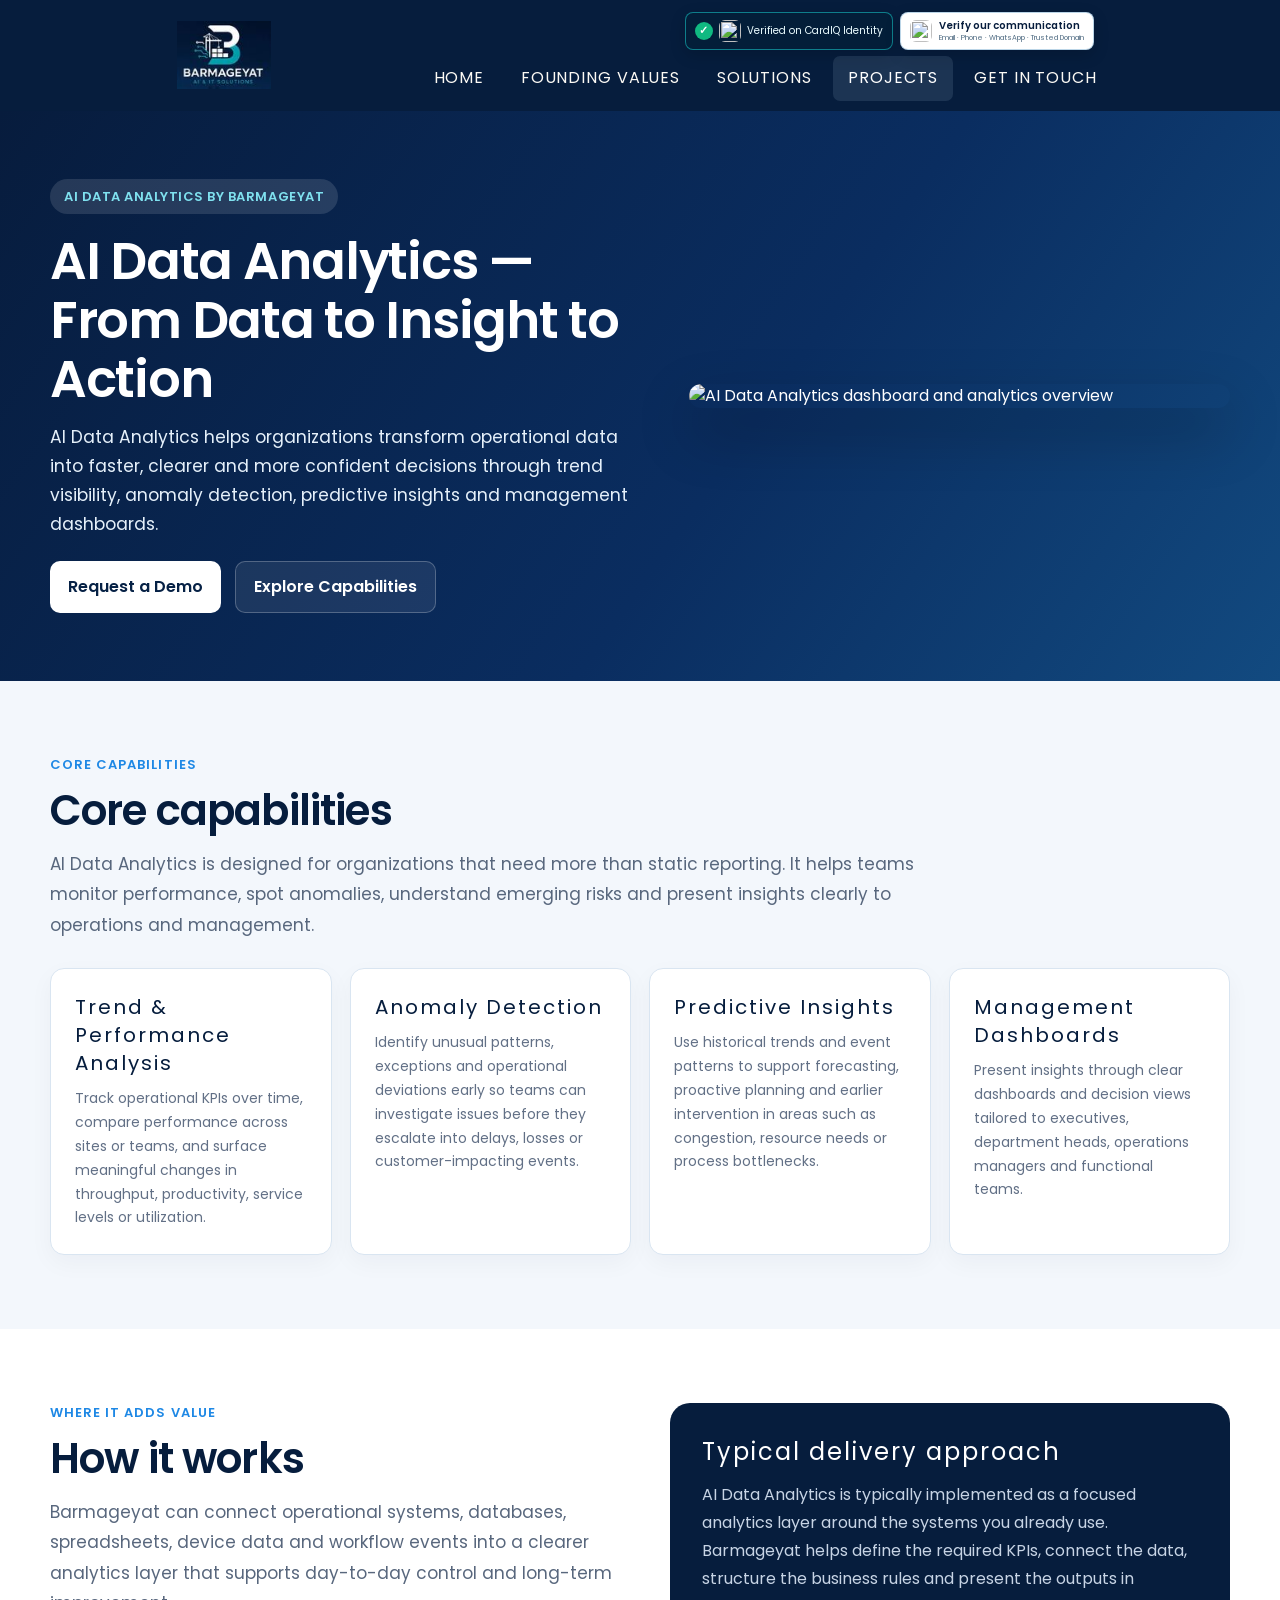
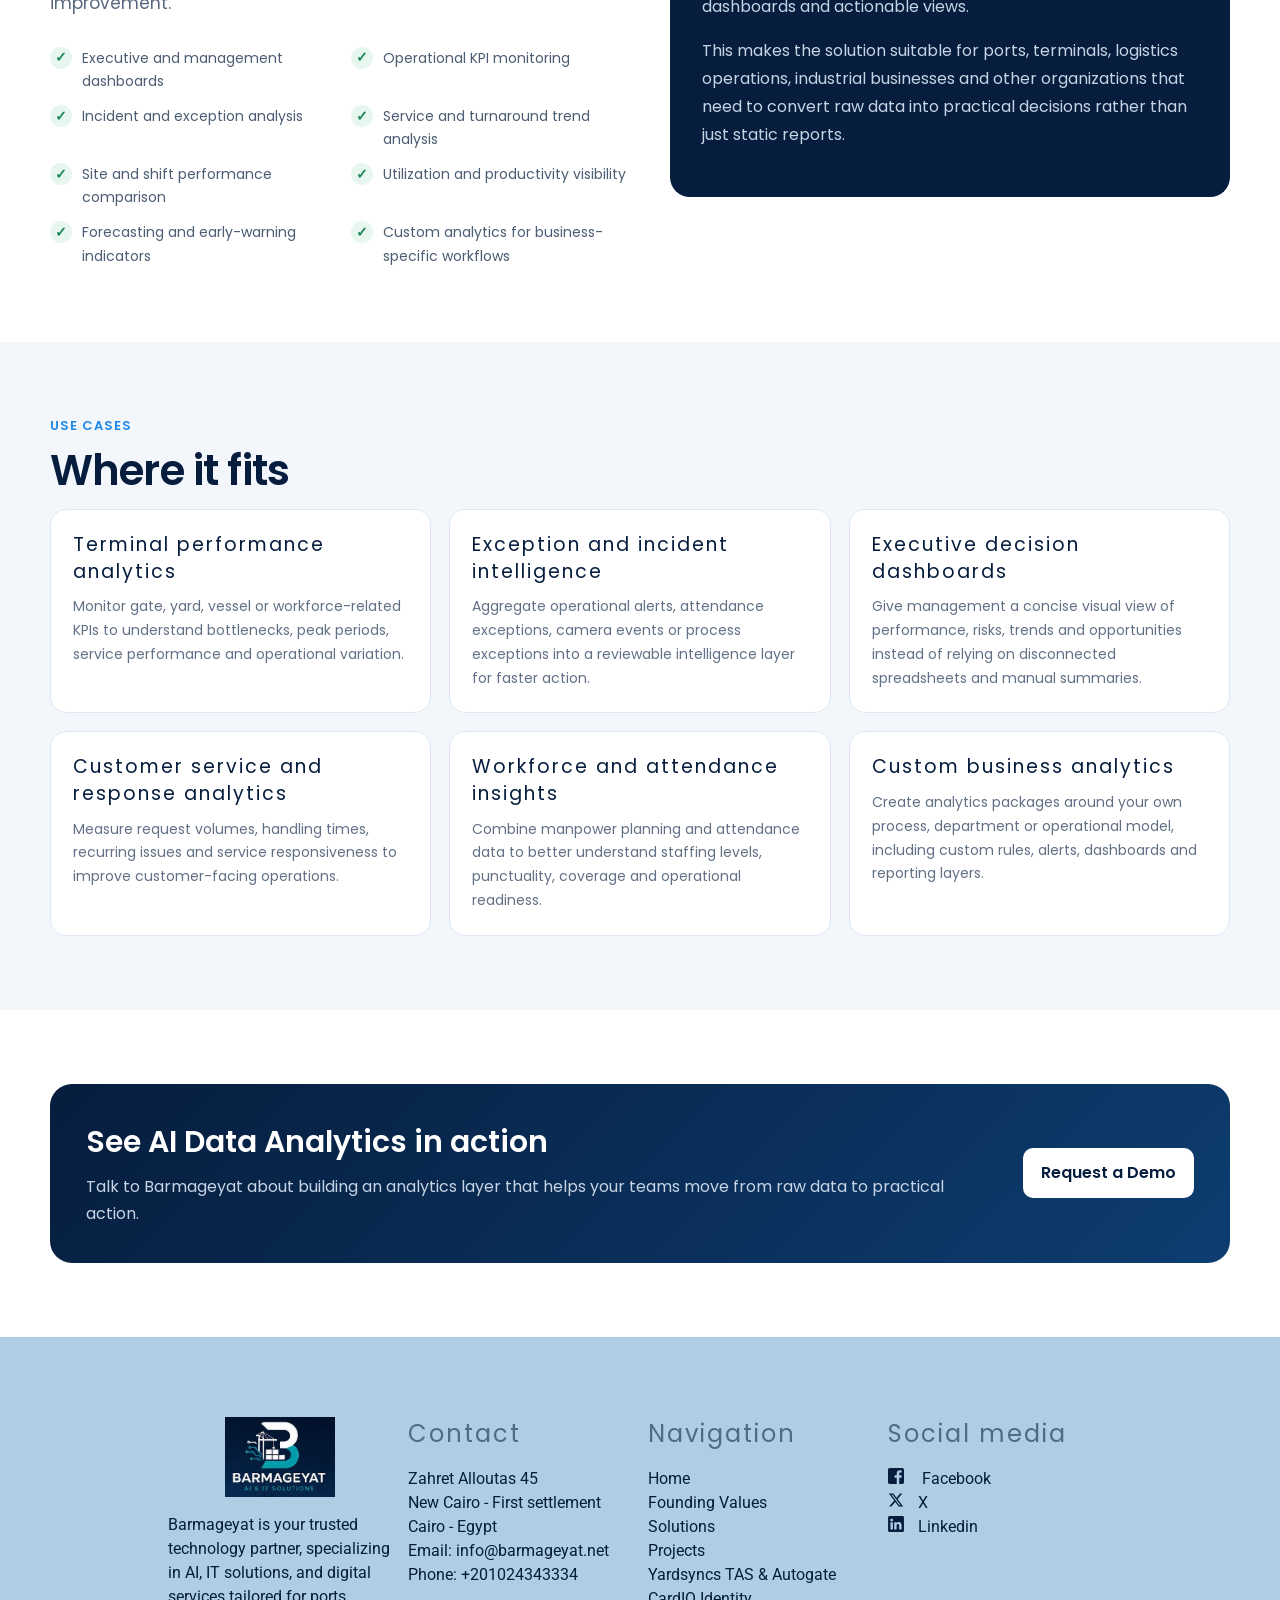
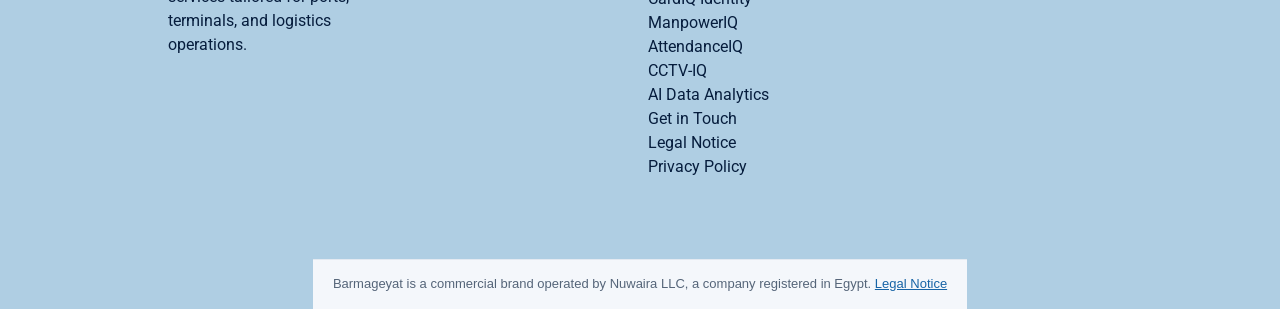
==== commit 60314204: "Add Nuwaira legal operator disclosure to product page" ====
--- a/ai-data-analytics/index.html
+++ b/ai-data-analytics/index.html
@@ -98,5 +98,5 @@
 .analytics-cta{background:linear-gradient(135deg,#061d3d,#0d3d70);border-radius:22px;color:#fff;padding:36px;display:flex;justify-content:space-between;align-items:center;gap:26px}.analytics-cta h2{margin:0 0 8px;font-size:30px;color:#fff}.analytics-cta p{margin:0;color:#c7d4e5;line-height:1.7}.analytics-cta a{background:#fff;color:#061d3d!important;padding:13px 18px;border-radius:10px;text-decoration:none!important;font-weight:600;white-space:nowrap}
 @media(max-width:980px){.analytics-hero-grid,.analytics-split{grid-template-columns:1fr}.analytics-grid-4{grid-template-columns:1fr 1fr}.analytics-usecases{grid-template-columns:1fr 1fr}.analytics-list{grid-template-columns:1fr}}
 @media(max-width:640px){.analytics-grid-4,.analytics-usecases{grid-template-columns:1fr}.analytics-hero{padding:54px 0}.analytics-section{padding:58px 0}.analytics-cta{flex-direction:column;align-items:flex-start}}
-</style><section class="analytics-hero"><div class="analytics-wrap"><div class="analytics-hero-grid"><div><div class="analytics-kicker">AI Data Analytics by Barmageyat</div><h1>AI Data Analytics — From Data to Insight to Action</h1><p>AI Data Analytics helps organizations transform operational data into faster, clearer and more confident decisions through trend visibility, anomaly detection, predictive insights and management dashboards.</p><div class="analytics-actions"><a class="analytics-btn primary" href="/get-in-touch/">Request a Demo</a><a class="analytics-btn secondary" href="#capabilities">Explore Capabilities</a></div></div><figure><img alt="AI Data Analytics dashboard and analytics overview" src="/images/ai-data-analytics/ai-data-analytics-slide.png"/></figure></div></div></section><section class="analytics-section soft" id="capabilities"><div class="analytics-wrap"><div class="analytics-kicker-dark">Core capabilities</div><h2 class="analytics-title">Core capabilities</h2><p class="analytics-lead">AI Data Analytics is designed for organizations that need more than static reporting. It helps teams monitor performance, spot anomalies, understand emerging risks and present insights clearly to operations and management.</p><div class="analytics-grid-4"><div class="analytics-card"><h3>Trend &amp; Performance Analysis</h3><p>Track operational KPIs over time, compare performance across sites or teams, and surface meaningful changes in throughput, productivity, service levels or utilization.</p></div><div class="analytics-card"><h3>Anomaly Detection</h3><p>Identify unusual patterns, exceptions and operational deviations early so teams can investigate issues before they escalate into delays, losses or customer-impacting events.</p></div><div class="analytics-card"><h3>Predictive Insights</h3><p>Use historical trends and event patterns to support forecasting, proactive planning and earlier intervention in areas such as congestion, resource needs or process bottlenecks.</p></div><div class="analytics-card"><h3>Management Dashboards</h3><p>Present insights through clear dashboards and decision views tailored to executives, department heads, operations managers and functional teams.</p></div></div></div></section><section class="analytics-section"><div class="analytics-wrap"><div class="analytics-split"><div><div class="analytics-kicker-dark">Where it adds value</div><h2 class="analytics-title">How it works</h2><p class="analytics-lead">Barmageyat can connect operational systems, databases, spreadsheets, device data and workflow events into a clearer analytics layer that supports day-to-day control and long-term improvement.</p><div class="analytics-list"><div>Executive and management dashboards</div><div>Operational KPI monitoring</div><div>Incident and exception analysis</div><div>Service and turnaround trend analysis</div><div>Site and shift performance comparison</div><div>Utilization and productivity visibility</div><div>Forecasting and early-warning indicators</div><div>Custom analytics for business-specific workflows</div></div></div><div class="analytics-panel"><h3>Typical delivery approach</h3><p>AI Data Analytics is typically implemented as a focused analytics layer around the systems you already use. Barmageyat helps define the required KPIs, connect the data, structure the business rules and present the outputs in dashboards and actionable views.</p><p>This makes the solution suitable for ports, terminals, logistics operations, industrial businesses and other organizations that need to convert raw data into practical decisions rather than just static reports.</p></div></div></div></section><section class="analytics-section soft"><div class="analytics-wrap"><div class="analytics-kicker-dark">Use cases</div><h2 class="analytics-title">Where it fits</h2><div class="analytics-usecases"><div class="analytics-usecase"><h3>Terminal performance analytics</h3><p>Monitor gate, yard, vessel or workforce-related KPIs to understand bottlenecks, peak periods, service performance and operational variation.</p></div><div class="analytics-usecase"><h3>Exception and incident intelligence</h3><p>Aggregate operational alerts, attendance exceptions, camera events or process exceptions into a reviewable intelligence layer for faster action.</p></div><div class="analytics-usecase"><h3>Executive decision dashboards</h3><p>Give management a concise visual view of performance, risks, trends and opportunities instead of relying on disconnected spreadsheets and manual summaries.</p></div><div class="analytics-usecase"><h3>Customer service and response analytics</h3><p>Measure request volumes, handling times, recurring issues and service responsiveness to improve customer-facing operations.</p></div><div class="analytics-usecase"><h3>Workforce and attendance insights</h3><p>Combine manpower planning and attendance data to better understand staffing levels, punctuality, coverage and operational readiness.</p></div><div class="analytics-usecase"><h3>Custom business analytics</h3><p>Create analytics packages around your own process, department or operational model, including custom rules, alerts, dashboards and reporting layers.</p></div></div></div></section><section class="analytics-section"><div class="analytics-wrap"><div class="analytics-cta"><div><h2>See AI Data Analytics in action</h2><p>Talk to Barmageyat about building an analytics layer that helps your teams move from raw data to practical action.</p></div><a href="/get-in-touch/">Request a Demo</a></div></div></section></div><div class="ed-element ed-reference ed-reference-container wv-boxed wv-spacer footer-saga-content footer preset-footer-saga-v3-default" data-reference="2807940151" id="ed-3489580481"><footer class="inner" id="footer-2"><div class="ed-element ed-container footer-saga-box wv-overflow_visible" id="ed-2807940154"><div class="inner"><div class="ed-element ed-logo" id="ed-2807940157"><h1><img alt="Barmageyat" src="/images/291/25520650/barmageyatlogo2-_aNaIYsbjX9S8jMne6CTDg.JPG" style="max-width:240px;max-height:80px;"/></h1></div><div class="ed-element ed-spacer" id="ed-2807940160"><div class="space" style="height: 16px;"></div></div><div class="ed-element ed-text custom-theme description" id="ed-2807940163"><p>Barmageyat is your trusted technology partner, specializing in AI, IT solutions, and digital services tailored for ports, terminals, and logistics operations.</p></div></div></div><div class="ed-element ed-container footer-saga-box" id="ed-2807940166"><div class="inner"><div class="ed-element ed-headline custom-theme" id="ed-2807940169"><h3>Contact</h3></div><div class="ed-element ed-spacer" id="ed-2807940172"><div class="space" style="height: 16px;"></div></div><div class="ed-element ed-text custom-theme" id="ed-2807940175"><p>Zahret Alloutas 45</p><p>New Cairo - First settlement</p><p> <span contenteditable="false" data-bind="customer.city">Cairo</span> - Egypt</p><p> </p><p>Email: <a contenteditable="false" data-bind="customer.email" href="mailto:info@barmageyat.net">info@barmageyat.net</a></p><p>Phone: +201024343334</p></div></div></div><div class="ed-element ed-container footer-saga-box wv-overflow_hidden" id="ed-2807940178"><div class="inner"><div class="ed-element ed-headline custom-theme" id="ed-2807940181"><h3>Navigation</h3></div><div class="ed-element ed-spacer" id="ed-2807940184"><div class="space" style="height: 16px;"></div></div><nav class="ed-element ed-menu" id="ed-2807940187"><ul class="menu-level-0"><li class=""><a class="" href="/" id="menu-item-30314191">Home</a></li><li class="first"><a class="first" href="/our-founding-values/" id="menu-item-30645114">Founding Values</a></li><li class=""><a class="" href="/solutions/" id="menu-item-30314274">Solutions</a></li><li class="active menu-sub"><a class="active sub-trigger" href="/projects/" id="menu-item-30314310">Projects</a><div class="sub current" id="menu-sub-30314310"><ul class="sub menu-level-1"><li class=""><a class="" href="/yardsyncs/" id="menu-item-yardsyncs">Yardsyncs TAS &amp; Autogate</a></li><li class=""><a class="" href="/cardiq/" id="menu-item-33631307">CardIQ Identity</a></li><li class="first"><a class="first" href="/manpower-iq/" id="menu-item-30314277">ManpowerIQ</a></li><li class=""><a class="" href="/attendance-iq/" id="menu-item-attendanceiq">AttendanceIQ</a></li><li class=""><a class="" href="/cctv-iq/" id="menu-item-30586695">CCTV-IQ</a></li><li class="active"><a class="active" href="/ai-data-analytics/" id="menu-item-aidataanalytics">AI Data Analytics</a></li></ul></div></li><li class=""><a class="" href="/get-in-touch/" id="menu-item-30314313">Get in Touch</a></li></ul></nav><div class="ed-element ed-text custom-theme" id="ed-2807940190"><ul><li><a href="/legal-notice/">Legal Notice</a></li><li><a href="/privacy/">Privacy Policy</a></li></ul></div></div></div><div class="ed-element ed-container footer-saga-box" id="ed-2807940193"><div class="inner"><div class="ed-element ed-headline custom-theme" id="ed-2807940196"><h3>Social media</h3></div><div class="ed-element ed-spacer" id="ed-2807940199"><div class="space" style="height: 16px;"></div></div><figure class="ed-element ed-icon" id="ed-2807940202"><svg data-icon="fa-brands-facebook-square" preserveaspectratio="xMidYMid" style="overflow: hidden;" viewbox="0 -416 448 448" xmlns="http://www.w3.org/2000/svg"><path d="M448 -368V-16C448 10.5 426.5 32 400 32H314.7V-145.2H375.3L384 -212.8H314.7V-256C314.7 -275.6 320.1 -288.9 348.2 -288.9H384V-349.3C377.8 -350.1 356.6 -352 331.8 -352C280.2 -352 244.8 -320.5 244.8 -262.6V-212.7H184V-145.1H244.9V32H48C21.5 32 0 10.5 0 -16V-368C0 -394.5 21.5 -416 48 -416H400C426.5 -416 448 -394.5 448 -368z"></path></svg></figure><div class="ed-element ed-text custom-theme" id="ed-2807940205"><p><a href="https://www.facebook.com/barmageyat"> </a><a href="https://www.facebook.com/barmageyat" target="_blank"> </a><a href="https://www.facebook.com/barmageyat" target="_blank" title="">Facebook</a></p></div><figure class="ed-element ed-icon" id="ed-2807940208"><a class="wv-link-elm" href="#!next"><svg data-icon="fa-brands-x-twitter" preserveaspectratio="xMidYMid" style="overflow: hidden;" viewbox="0 0 512 512" xmlns="http://www.w3.org/2000/svg"><path d="M389.2 48h70.6L305.6 224.2 487 464H345L233.7 318.6 106.5 464H35.8L200.7 275.5 26.8 48H172.4L272.9 180.9 389.2 48zM364.4 421.8h39.1L151.1 88h-42L364.4 421.8z"></path></svg></a></figure><div class="ed-element ed-text custom-theme" id="ed-2807940211"><p><a href="https://x.com/barmageyat"> </a><a href="https://x.com/barmageyat" title=""> </a><a href="https://x.com/barmageyat" title=""> </a><a href="https://x.com/barmageyat" title="X"> </a><a href="https://x.com/barmageyat" title="X"> </a><a href="https://x.com/barmageyat" title="X"> </a><a href="https://x.com/barmageyat" title=""> </a><a href="https://x.com/barmageyat"> </a> <a href="https://x.com/barmageyat" title="">X</a></p></div><figure class="ed-element ed-icon" id="ed-2807940214"><a class="wv-link-elm" href="#!next"><svg data-icon="ico-social-linkedin" preserveaspectratio="xMidYMid" role="img" style="overflow: hidden;" viewbox="65 -787 869 875" xmlns="http://www.w3.org/2000/svg"><path d="M870.5 -787.6h-741C94 -787.6 65.2 -759.5 65.2 -724.8V24.8c0 34.7 28.8 62.7 64.3 62.7h741c35.5 -0 64.3 -28 64.3 -62.7v-749.7c-0.1 -34.6 -28.9 -62.7 -64.3 -62.7zM328.8 -55.2H197.5v-395h131.3v395zm-65.6 -448.9h-0.9c-44.1 -0 -72.5 -30.3 -72.5 -68.3 0 -38.8 29.4 -68.3 74.2 -68.3 45 -0 72.6 29.5 73.4 68.3 0 38 -28.4 68.3 -74.2 68.3zM802.4 -55.2H671v-211.3c0 -53.1 -18.9 -89.3 -66.4 -89.3 -36.4 -0 -58 24.4 -67.5 48 -3.4 8.5 -4.2 20.3 -4.2 32V-55H401.5s1.7 -358 0 -395.1h131.4v55.9c17.4 -26.9 48.7 -65.2 118.3 -65.2 86.4 -0 151.2 56.5 151.2 177.9V-55.2z"></path></svg></a></figure><div class="ed-element ed-text custom-theme" id="ed-2807940217"><p> <a href="https://www.linkedin.com/company/barmageyat/?lipi=urn%3Ali%3Apage%3Ad_flagship3_search_srp_all%3Bgy2tDItxTryntDEuyr9ZOw%3D%3D" title="">Linkedin</a></p></div></div></div></footer></div><script src="/webcard/static/app.bundle.1784729487.js"></script><script src="/js/custom.260511184002.js"></script></body>
+</style><section class="analytics-hero"><div class="analytics-wrap"><div class="analytics-hero-grid"><div><div class="analytics-kicker">AI Data Analytics by Barmageyat</div><h1>AI Data Analytics — From Data to Insight to Action</h1><p>AI Data Analytics helps organizations transform operational data into faster, clearer and more confident decisions through trend visibility, anomaly detection, predictive insights and management dashboards.</p><div class="analytics-actions"><a class="analytics-btn primary" href="/get-in-touch/">Request a Demo</a><a class="analytics-btn secondary" href="#capabilities">Explore Capabilities</a></div></div><figure><img alt="AI Data Analytics dashboard and analytics overview" src="/images/ai-data-analytics/ai-data-analytics-slide.png"/></figure></div></div></section><section class="analytics-section soft" id="capabilities"><div class="analytics-wrap"><div class="analytics-kicker-dark">Core capabilities</div><h2 class="analytics-title">Core capabilities</h2><p class="analytics-lead">AI Data Analytics is designed for organizations that need more than static reporting. It helps teams monitor performance, spot anomalies, understand emerging risks and present insights clearly to operations and management.</p><div class="analytics-grid-4"><div class="analytics-card"><h3>Trend &amp; Performance Analysis</h3><p>Track operational KPIs over time, compare performance across sites or teams, and surface meaningful changes in throughput, productivity, service levels or utilization.</p></div><div class="analytics-card"><h3>Anomaly Detection</h3><p>Identify unusual patterns, exceptions and operational deviations early so teams can investigate issues before they escalate into delays, losses or customer-impacting events.</p></div><div class="analytics-card"><h3>Predictive Insights</h3><p>Use historical trends and event patterns to support forecasting, proactive planning and earlier intervention in areas such as congestion, resource needs or process bottlenecks.</p></div><div class="analytics-card"><h3>Management Dashboards</h3><p>Present insights through clear dashboards and decision views tailored to executives, department heads, operations managers and functional teams.</p></div></div></div></section><section class="analytics-section"><div class="analytics-wrap"><div class="analytics-split"><div><div class="analytics-kicker-dark">Where it adds value</div><h2 class="analytics-title">How it works</h2><p class="analytics-lead">Barmageyat can connect operational systems, databases, spreadsheets, device data and workflow events into a clearer analytics layer that supports day-to-day control and long-term improvement.</p><div class="analytics-list"><div>Executive and management dashboards</div><div>Operational KPI monitoring</div><div>Incident and exception analysis</div><div>Service and turnaround trend analysis</div><div>Site and shift performance comparison</div><div>Utilization and productivity visibility</div><div>Forecasting and early-warning indicators</div><div>Custom analytics for business-specific workflows</div></div></div><div class="analytics-panel"><h3>Typical delivery approach</h3><p>AI Data Analytics is typically implemented as a focused analytics layer around the systems you already use. Barmageyat helps define the required KPIs, connect the data, structure the business rules and present the outputs in dashboards and actionable views.</p><p>This makes the solution suitable for ports, terminals, logistics operations, industrial businesses and other organizations that need to convert raw data into practical decisions rather than just static reports.</p></div></div></div></section><section class="analytics-section soft"><div class="analytics-wrap"><div class="analytics-kicker-dark">Use cases</div><h2 class="analytics-title">Where it fits</h2><div class="analytics-usecases"><div class="analytics-usecase"><h3>Terminal performance analytics</h3><p>Monitor gate, yard, vessel or workforce-related KPIs to understand bottlenecks, peak periods, service performance and operational variation.</p></div><div class="analytics-usecase"><h3>Exception and incident intelligence</h3><p>Aggregate operational alerts, attendance exceptions, camera events or process exceptions into a reviewable intelligence layer for faster action.</p></div><div class="analytics-usecase"><h3>Executive decision dashboards</h3><p>Give management a concise visual view of performance, risks, trends and opportunities instead of relying on disconnected spreadsheets and manual summaries.</p></div><div class="analytics-usecase"><h3>Customer service and response analytics</h3><p>Measure request volumes, handling times, recurring issues and service responsiveness to improve customer-facing operations.</p></div><div class="analytics-usecase"><h3>Workforce and attendance insights</h3><p>Combine manpower planning and attendance data to better understand staffing levels, punctuality, coverage and operational readiness.</p></div><div class="analytics-usecase"><h3>Custom business analytics</h3><p>Create analytics packages around your own process, department or operational model, including custom rules, alerts, dashboards and reporting layers.</p></div></div></div></section><section class="analytics-section"><div class="analytics-wrap"><div class="analytics-cta"><div><h2>See AI Data Analytics in action</h2><p>Talk to Barmageyat about building an analytics layer that helps your teams move from raw data to practical action.</p></div><a href="/get-in-touch/">Request a Demo</a></div></div></section></div><div class="ed-element ed-reference ed-reference-container wv-boxed wv-spacer footer-saga-content footer preset-footer-saga-v3-default" data-reference="2807940151" id="ed-3489580481"><footer class="inner" id="footer-2"><div class="ed-element ed-container footer-saga-box wv-overflow_visible" id="ed-2807940154"><div class="inner"><div class="ed-element ed-logo" id="ed-2807940157"><h1><img alt="Barmageyat" src="/images/291/25520650/barmageyatlogo2-_aNaIYsbjX9S8jMne6CTDg.JPG" style="max-width:240px;max-height:80px;"/></h1></div><div class="ed-element ed-spacer" id="ed-2807940160"><div class="space" style="height: 16px;"></div></div><div class="ed-element ed-text custom-theme description" id="ed-2807940163"><p>Barmageyat is your trusted technology partner, specializing in AI, IT solutions, and digital services tailored for ports, terminals, and logistics operations.</p></div></div></div><div class="ed-element ed-container footer-saga-box" id="ed-2807940166"><div class="inner"><div class="ed-element ed-headline custom-theme" id="ed-2807940169"><h3>Contact</h3></div><div class="ed-element ed-spacer" id="ed-2807940172"><div class="space" style="height: 16px;"></div></div><div class="ed-element ed-text custom-theme" id="ed-2807940175"><p>Zahret Alloutas 45</p><p>New Cairo - First settlement</p><p> <span contenteditable="false" data-bind="customer.city">Cairo</span> - Egypt</p><p> </p><p>Email: <a contenteditable="false" data-bind="customer.email" href="mailto:info@barmageyat.net">info@barmageyat.net</a></p><p>Phone: +201024343334</p></div></div></div><div class="ed-element ed-container footer-saga-box wv-overflow_hidden" id="ed-2807940178"><div class="inner"><div class="ed-element ed-headline custom-theme" id="ed-2807940181"><h3>Navigation</h3></div><div class="ed-element ed-spacer" id="ed-2807940184"><div class="space" style="height: 16px;"></div></div><nav class="ed-element ed-menu" id="ed-2807940187"><ul class="menu-level-0"><li class=""><a class="" href="/" id="menu-item-30314191">Home</a></li><li class="first"><a class="first" href="/our-founding-values/" id="menu-item-30645114">Founding Values</a></li><li class=""><a class="" href="/solutions/" id="menu-item-30314274">Solutions</a></li><li class="active menu-sub"><a class="active sub-trigger" href="/projects/" id="menu-item-30314310">Projects</a><div class="sub current" id="menu-sub-30314310"><ul class="sub menu-level-1"><li class=""><a class="" href="/yardsyncs/" id="menu-item-yardsyncs">Yardsyncs TAS &amp; Autogate</a></li><li class=""><a class="" href="/cardiq/" id="menu-item-33631307">CardIQ Identity</a></li><li class="first"><a class="first" href="/manpower-iq/" id="menu-item-30314277">ManpowerIQ</a></li><li class=""><a class="" href="/attendance-iq/" id="menu-item-attendanceiq">AttendanceIQ</a></li><li class=""><a class="" href="/cctv-iq/" id="menu-item-30586695">CCTV-IQ</a></li><li class="active"><a class="active" href="/ai-data-analytics/" id="menu-item-aidataanalytics">AI Data Analytics</a></li></ul></div></li><li class=""><a class="" href="/get-in-touch/" id="menu-item-30314313">Get in Touch</a></li></ul></nav><div class="ed-element ed-text custom-theme" id="ed-2807940190"><ul><li><a href="/legal-notice/">Legal Notice</a></li><li><a href="/privacy/">Privacy Policy</a></li></ul></div></div></div><div class="ed-element ed-container footer-saga-box" id="ed-2807940193"><div class="inner"><div class="ed-element ed-headline custom-theme" id="ed-2807940196"><h3>Social media</h3></div><div class="ed-element ed-spacer" id="ed-2807940199"><div class="space" style="height: 16px;"></div></div><figure class="ed-element ed-icon" id="ed-2807940202"><svg data-icon="fa-brands-facebook-square" preserveaspectratio="xMidYMid" style="overflow: hidden;" viewbox="0 -416 448 448" xmlns="http://www.w3.org/2000/svg"><path d="M448 -368V-16C448 10.5 426.5 32 400 32H314.7V-145.2H375.3L384 -212.8H314.7V-256C314.7 -275.6 320.1 -288.9 348.2 -288.9H384V-349.3C377.8 -350.1 356.6 -352 331.8 -352C280.2 -352 244.8 -320.5 244.8 -262.6V-212.7H184V-145.1H244.9V32H48C21.5 32 0 10.5 0 -16V-368C0 -394.5 21.5 -416 48 -416H400C426.5 -416 448 -394.5 448 -368z"></path></svg></figure><div class="ed-element ed-text custom-theme" id="ed-2807940205"><p><a href="https://www.facebook.com/barmageyat"> </a><a href="https://www.facebook.com/barmageyat" target="_blank"> </a><a href="https://www.facebook.com/barmageyat" target="_blank" title="">Facebook</a></p></div><figure class="ed-element ed-icon" id="ed-2807940208"><a class="wv-link-elm" href="#!next"><svg data-icon="fa-brands-x-twitter" preserveaspectratio="xMidYMid" style="overflow: hidden;" viewbox="0 0 512 512" xmlns="http://www.w3.org/2000/svg"><path d="M389.2 48h70.6L305.6 224.2 487 464H345L233.7 318.6 106.5 464H35.8L200.7 275.5 26.8 48H172.4L272.9 180.9 389.2 48zM364.4 421.8h39.1L151.1 88h-42L364.4 421.8z"></path></svg></a></figure><div class="ed-element ed-text custom-theme" id="ed-2807940211"><p><a href="https://x.com/barmageyat"> </a><a href="https://x.com/barmageyat" title=""> </a><a href="https://x.com/barmageyat" title=""> </a><a href="https://x.com/barmageyat" title="X"> </a><a href="https://x.com/barmageyat" title="X"> </a><a href="https://x.com/barmageyat" title="X"> </a><a href="https://x.com/barmageyat" title=""> </a><a href="https://x.com/barmageyat"> </a> <a href="https://x.com/barmageyat" title="">X</a></p></div><figure class="ed-element ed-icon" id="ed-2807940214"><a class="wv-link-elm" href="#!next"><svg data-icon="ico-social-linkedin" preserveaspectratio="xMidYMid" role="img" style="overflow: hidden;" viewbox="65 -787 869 875" xmlns="http://www.w3.org/2000/svg"><path d="M870.5 -787.6h-741C94 -787.6 65.2 -759.5 65.2 -724.8V24.8c0 34.7 28.8 62.7 64.3 62.7h741c35.5 -0 64.3 -28 64.3 -62.7v-749.7c-0.1 -34.6 -28.9 -62.7 -64.3 -62.7zM328.8 -55.2H197.5v-395h131.3v395zm-65.6 -448.9h-0.9c-44.1 -0 -72.5 -30.3 -72.5 -68.3 0 -38.8 29.4 -68.3 74.2 -68.3 45 -0 72.6 29.5 73.4 68.3 0 38 -28.4 68.3 -74.2 68.3zM802.4 -55.2H671v-211.3c0 -53.1 -18.9 -89.3 -66.4 -89.3 -36.4 -0 -58 24.4 -67.5 48 -3.4 8.5 -4.2 20.3 -4.2 32V-55H401.5s1.7 -358 0 -395.1h131.4v55.9c17.4 -26.9 48.7 -65.2 118.3 -65.2 86.4 -0 151.2 56.5 151.2 177.9V-55.2z"></path></svg></a></figure><div class="ed-element ed-text custom-theme" id="ed-2807940217"><p> <a href="https://www.linkedin.com/company/barmageyat/?lipi=urn%3Ali%3Apage%3Ad_flagship3_search_srp_all%3Bgy2tDItxTryntDEuyr9ZOw%3D%3D" title="">Linkedin</a></p></div></div></div></footer><div class="barmageyat-legal-identity" style="padding:14px 20px;text-align:center;font:13px/1.6 Arial,sans-serif;color:#556579;background:#f4f7fb;border-top:1px solid #e3e9f1"><span>Barmageyat is a commercial brand operated by <strong>Nuwaira LLC</strong>, a company registered in Egypt.</span> <a href="/legal-notice/" style="color:#1764a6;text-decoration:underline">Legal Notice</a></div></div><script src="/webcard/static/app.bundle.1784729487.js"></script><script src="/js/custom.260511184002.js"></script></body>
 </html>
--- a/css/custom.260723162400.css
+++ b/css/custom.260723162400.css
@@ -0,0 +1,191 @@
+html{box-sizing:border-box;font-family:sans-serif;line-height:1.15;-ms-text-size-adjust:100%;-webkit-text-size-adjust:100%;-ms-overflow-style:scrollbar;-webkit-tap-highlight-color:rgba(0,0,0,0)}*,*::before,*::after{box-sizing:inherit}p{margin-top:0}[tabindex="-1"]:focus{outline:none !important}hr{box-sizing:content-box;height:0;overflow:visible;border:none}p{margin-top:0;margin-bottom:0}abbr[title],abbr[data-original-title]{text-decoration:underline;-webkit-text-decoration:underline dotted;text-decoration:underline dotted;cursor:help;border-bottom:0}address{font-style:normal;line-height:inherit}ol,ul,dl{margin:0}ol ol,ul ul,ol ul,ul ol{margin-bottom:0}ol{padding:0}ol li{list-style-position:inside}dt{font-weight:200}dd{margin-bottom:.5rem;margin-left:0}blockquote{margin:0 0 1rem}dfn{font-style:italic}b,strong{font-weight:200}small{font-size:80%}sub,sup{position:relative;font-size:75%;line-height:0;vertical-align:baseline}sub{bottom:-.25em}sup{top:-.5em}a{color:#000;text-decoration:none;background-color:transparent;-webkit-text-decoration-skip:objects;transition:all .3s ease-in-out}a:hover{color:#575757;text-decoration:underline}a:not([href]):not([tabindex]){color:inherit;text-decoration:none}a:not([href]):not([tabindex]):hover{color:inherit;text-decoration:none}a:not([href]):not([tabindex]):focus{outline:0}pre,code,kbd,samp{font-family:monospace, monospace;font-size:1em}pre{margin-top:0;margin-bottom:1rem;overflow:auto}figure{margin:0}img{vertical-align:middle;border-style:none}img,.background-image-holder{image-rendering:-webkit-optimize-contrast}svg:not(:root){overflow:hidden}a,area,button,[role="button"],input,label,select,summary,textarea{touch-action:manipulation}::-webkit-input-placeholder,::-moz-placeholder,:-ms-input-placeholder,:-moz-placeholder{color:#fcfaf5}table{border-collapse:collapse}caption{padding-top:.75rem;padding-bottom:.75rem;color:#7a7c7b;text-align:left;caption-side:bottom}th{text-align:left}label{display:inline-block;margin-bottom:.5rem}button:focus{outline:1px dotted;outline:5px auto -webkit-focus-ring-color}input,button,select,optgroup,textarea{margin:0;font-family:inherit;font-size:inherit;line-height:inherit}button,input{overflow:visible}button,select{text-transform:none}button,html [type="button"],[type="reset"],[type="submit"]{-webkit-appearance:button}button::-moz-focus-inner,[type="button"]::-moz-focus-inner,[type="reset"]::-moz-focus-inner,[type="submit"]::-moz-focus-inner{padding:0;border-style:none}input[type="radio"],input[type="checkbox"]{box-sizing:border-box;padding:0}input[type="radio"]:disabled,input[type="checkbox"]:disabled{cursor:false}input[type="date"],input[type="time"],input[type="datetime-local"],input[type="month"]{-webkit-appearance:listbox}textarea{overflow:auto;resize:vertical}fieldset{min-width:0;padding:0;margin:0;border:0}legend{display:block;width:100%;max-width:100%;padding:0;margin-bottom:.5rem;font-size:1.5rem;line-height:inherit;color:inherit;white-space:normal}progress{vertical-align:baseline}[type="number"]::-webkit-inner-spin-button,[type="number"]::-webkit-outer-spin-button{height:auto}[type="search"]{outline-offset:-2px;-webkit-appearance:none}[type="search"]::-webkit-search-cancel-button,[type="search"]::-webkit-search-decoration{-webkit-appearance:none}::-webkit-file-upload-button{font:inherit;-webkit-appearance:button}output{display:inline-block}summary{display:list-item}template{display:none}[hidden]{display:none !important}body{margin:0;font-family:"Roboto";font-weight:200;color:#fcfaf5;background-color:#061d3d;text-transform:none;font-style:normal;text-align:inherit;font-size:16px;line-height:1.5;letter-spacing:0px}h1,.h1,h2,.h2,h3,.h3,h4,.h4,h5,.h5,h6,.h6{font-family:"Poppins";font-weight:200;color:#afcee3;margin-top:0;margin-bottom:0}h1,.h1{font-family:"Poppins";color:#afcee3;font-size:1.8857142857rem;line-height:1.5;letter-spacing:0px;font-weight:600;text-transform:none;font-style:normal;text-decoration:none;text-align:inherit;margin-bottom:0}@media screen and (max-width: 60.9375rem){h1,.h1{font-size:1.6028571429rem}}@media screen and (max-width: 35.9375rem){h1,.h1{font-size:1.32rem}}h2,.h2{font-family:"Poppins";color:#afcee3;font-size:30px;line-height:1.5;letter-spacing:0px;font-weight:600;text-transform:none;font-style:normal;text-decoration:none;text-align:inherit;margin-bottom:0}@media screen and (max-width: 60.9375rem){h2,.h2{font-size:25px}}@media screen and (max-width: 35.9375rem){h2,.h2{font-size:20px}}h3,.h3{font-family:"Poppins";color:#4f6c84;font-size:24px;line-height:1.4;letter-spacing:2px;font-weight:500;text-transform:none;font-style:normal;text-decoration:none;text-align:inherit;margin-bottom:0}@media screen and (max-width: 60.9375rem){h3,.h3{font-size:20px}}@media screen and (max-width: 35.9375rem){h3,.h3{font-size:18px}}h4,.h4{font-family:"Poppins";color:#afcee3;font-size:20px;line-height:1.4;letter-spacing:0px;font-weight:500;text-transform:none;font-style:normal;text-decoration:none;text-align:inherit;margin-bottom:0}@media screen and (max-width: 60.9375rem){h4,.h4{font-size:17px}}@media screen and (max-width: 35.9375rem){h4,.h4{font-size:15px}}h5,.h5{font-family:"Poppins";color:#afcee3;font-size:18px;line-height:1.4;letter-spacing:0px;font-weight:400;text-transform:none;font-style:normal;text-decoration:none;text-align:inherit;margin-bottom:0}@media screen and (max-width: 60.9375rem){h5,.h5{font-size:16px}}@media screen and (max-width: 35.9375rem){h5,.h5{font-size:14px}}h6,.h6{font-family:"Poppins";color:#afcee3;font-size:16px;line-height:1.4;letter-spacing:0px;font-weight:400;text-transform:none;font-style:normal;text-decoration:none;text-align:inherit;margin-bottom:0}.ed-section>section,.ed-grid>section,.ed-reference>section{position:relative}.ed-section>section.parallax,.ed-grid>section.parallax,.ed-reference>section.parallax{overflow:hidden;backface-visibility:hidden}.ed-section>section>.inner,.ed-grid>section>.inner,.ed-reference>section>.inner{position:relative;min-height:100%}.ed-section>section>.inner:after,.ed-grid>section>.inner:after,.ed-reference>section>.inner:after{content:'';position:relative;display:block;clear:both}.ed-section>section>.overlay,.ed-grid>section>.overlay,.ed-reference>section>.overlay{position:absolute;z-index:0;top:0;right:0;bottom:0;left:0;pointer-events:none}.ed-section>section>.background,.ed-grid>section>.background,.ed-reference>section>.background{position:absolute;z-index:0;top:0;left:0;bottom:0;right:0}.ed-section>section>.background+.overlay,.ed-section>section>.background~.inner.container,.ed-section>section>.background~.ed-element,.ed-grid>section>.background+.overlay,.ed-grid>section>.background~.inner.container,.ed-grid>section>.background~.ed-element,.ed-reference>section>.background+.overlay,.ed-reference>section>.background~.inner.container,.ed-reference>section>.background~.ed-element{-webkit-transform:translate3d(0, 0, 0)}.ed-section>section>.background~.ed-element,.ed-grid>section>.background~.ed-element,.ed-reference>section>.background~.ed-element{position:relative}.wv-abs{position:absolute}.wv-fixed{position:fixed}.wv-bg.bg-lt,.wv-bg.ed-image.bg-lt .background-image-holder,.ed-image.bg-lt,.wv-bg.ed-slider .ed-slider-item.bg-lt{background-position:left top}.wv-bg.bg-lt img,.wv-bg.ed-image.bg-lt .background-image-holder img,.ed-image.bg-lt img,.wv-bg.ed-slider .ed-slider-item.bg-lt img{-o-object-position:left top;object-position:left top}.wv-bg.bg-lc,.wv-bg.ed-image.bg-lc .background-image-holder,.ed-image.bg-lc,.wv-bg.ed-slider .ed-slider-item.bg-lc{background-position:left center}.wv-bg.bg-lc img,.wv-bg.ed-image.bg-lc .background-image-holder img,.ed-image.bg-lc img,.wv-bg.ed-slider .ed-slider-item.bg-lc img{-o-object-position:left center;object-position:left center}.wv-bg.bg-lb,.wv-bg.ed-image.bg-lb .background-image-holder,.ed-image.bg-lb,.wv-bg.ed-slider .ed-slider-item.bg-lb{background-position:left bottom}.wv-bg.bg-lb img,.wv-bg.ed-image.bg-lb .background-image-holder img,.ed-image.bg-lb img,.wv-bg.ed-slider .ed-slider-item.bg-lb img{-o-object-position:left bottom;object-position:left bottom}.wv-bg.bg-rt,.wv-bg.ed-image.bg-rt .background-image-holder,.ed-image.bg-rt,.wv-bg.ed-slider .ed-slider-item.bg-rt{background-position:right top}.wv-bg.bg-rt img,.wv-bg.ed-image.bg-rt .background-image-holder img,.ed-image.bg-rt img,.wv-bg.ed-slider .ed-slider-item.bg-rt img{-o-object-position:right top;object-position:right top}.wv-bg.bg-rc,.wv-bg.ed-image.bg-rc .background-image-holder,.ed-image.bg-rc,.wv-bg.ed-slider .ed-slider-item.bg-rc{background-position:right center}.wv-bg.bg-rc img,.wv-bg.ed-image.bg-rc .background-image-holder img,.ed-image.bg-rc img,.wv-bg.ed-slider .ed-slider-item.bg-rc img{-o-object-position:right center;object-position:right center}.wv-bg.bg-rb,.wv-bg.ed-image.bg-rb .background-image-holder,.ed-image.bg-rb,.wv-bg.ed-slider .ed-slider-item.bg-rb{background-position:right bottom}.wv-bg.bg-rb img,.wv-bg.ed-image.bg-rb .background-image-holder img,.ed-image.bg-rb img,.wv-bg.ed-slider .ed-slider-item.bg-rb img{-o-object-position:right bottom;object-position:right bottom}.wv-bg.bg-ct,.wv-bg.ed-image.bg-ct .background-image-holder,.ed-image.bg-ct,.wv-bg.ed-slider .ed-slider-item.bg-ct{background-position:center top}.wv-bg.bg-ct img,.wv-bg.ed-image.bg-ct .background-image-holder img,.ed-image.bg-ct img,.wv-bg.ed-slider .ed-slider-item.bg-ct img{-o-object-position:center top;object-position:center top}.wv-bg.bg-cc,.wv-bg.ed-image.bg-cc .background-image-holder,.ed-image.bg-cc,.wv-bg.ed-slider .ed-slider-item.bg-cc{background-position:center center}.wv-bg.bg-cc img,.wv-bg.ed-image.bg-cc .background-image-holder img,.ed-image.bg-cc img,.wv-bg.ed-slider .ed-slider-item.bg-cc img{-o-object-position:center center;object-position:center center}.wv-bg.bg-cb,.wv-bg.ed-image.bg-cb .background-image-holder,.ed-image.bg-cb,.wv-bg.ed-slider .ed-slider-item.bg-cb{background-position:center bottom}.wv-bg.bg-cb img,.wv-bg.ed-image.bg-cb .background-image-holder img,.ed-image.bg-cb img,.wv-bg.ed-slider .ed-slider-item.bg-cb img{-o-object-position:center bottom;object-position:center bottom}.wv-bg{position:absolute;z-index:0;top:auto;right:auto;bottom:auto;left:auto;width:100%;height:100%;padding:0 !important;backface-visibility:hidden}.wv-bg.ed-element{position:absolute;z-index:0;top:auto;right:auto;bottom:auto;left:auto;width:100%;height:100%;padding:0 !important}.wv-bg.ed-image img{display:none}.wv-bg.ed-image .resizable-control{display:none}.wv-bg.ed-image .background-image-holder{position:absolute;left:0;top:0;right:0;bottom:0;background-size:cover;background-repeat:no-repeat;background-position:center center}.wv-bg.ed-image.wv-tile .background-image-holder{background-size:auto;background-repeat:repeat}.wv-bg.ed-slider{max-width:100%}.wv-bg.ed-slider .slider-container{display:block;position:relative;width:100%;height:100%;margin:0;padding:0}.wv-bg.ed-slider .ed-slider-items{height:100%}.wv-bg.ed-slider .ed-slider-item{position:relative;height:100%;background-size:cover;background-repeat:no-repeat;background-position:center center}.wv-bg.ed-slider .slick-vertical .ed-slider-item{height:auto}.wv-bg.ed-element.ed-slider .ed-slider-item img{opacity:1;visibility:visible}.wv-bg .ed-slider-item img{-o-object-fit:cover;object-fit:cover;-o-object-position:center center;object-position:center center;position:absolute;top:0;left:0;right:0;bottom:0;width:100% !important;height:100%}@media (-ms-high-contrast: none),(-ms-high-contrast: active){.wv-bg .ed-slider-item img{display:block;height:auto !important;width:100% !important;min-height:100%;min-width:100%;top:50%;left:50%;transform:translate(-50%, -50%)}}.wv-bg.ed-youtube iframe,.wv-bg.ed-youtube .iframe-holder,.wv-bg.ed-map .map-canvas{width:100% !important;height:100% !important}.wv-bg.ed-vimeo{background:#000}.wv-bg-fixed{background-attachment:fixed}.pos-cc{transform:translateX(-50%) translateY(-50%);left:50%;top:50%}.pos-ct{transform:translateX(-50%);left:50%;top:0}.pos-cb{transform:translateX(-50%);bottom:0;left:50%}.pos-lt{left:0;top:0}.pos-lc{transform:translateY(-50%);left:0;top:50%}.pos-lb{bottom:0;left:0}.pos-rt{right:0;top:0}.pos-rc{transform:translateY(-50%);right:0;top:50%}.pos-rb{bottom:0;right:0}.imgLeft{float:left;margin-right:1rem}.imgRight{float:right;margin-left:1rem}.left{text-align:left}.center{text-align:center}.right{text-align:right}.ed-slider{position:relative}.slider-controls{opacity:0}.slider-container{overflow:hidden}.ed-slider:hover .slider-controls{opacity:1}.slider-controls #prevBtn a,.slider-controls #nextBtn a{color:#dfdfdf;opacity:0.5;text-decoration:none}.slider-controls #prevBtn{position:absolute;top:40%;left:15px}.slider-controls #nextBtn{position:absolute;top:40%;right:15px}.ed-slider-items,#content .ed-slider-items{list-style:none;margin:0;padding:0}.ed-slider-items:before,.ed-slider-items:after{content:"";display:table}.ed-slider-items:after{clear:both}.ed-slider-items li,#content .ed-slider-items li{list-style:none;margin:0;padding:0;position:relative}.ed-slider-items li img,#content .ed-slider-items li img{vertical-align:top;max-width:100%}.ed-slider-text{position:absolute;bottom:0;left:0;padding:12px;background:rgba(0,0,0,0.5);color:#fff;width:100%;box-sizing:border-box}.wv-abs{position:absolute}.wv-fixed{position:fixed}.wv-bg-fixed{background-attachment:fixed}.ed-slider-items,.ed-slider-item{backface-visibility:hidden}.cf:before,.cf:after{content:"";display:table}.cf:after{clear:both}.ed-menu ul{align-items:center}.ed-image>span{display:block}@media (-ms-high-contrast: none),(-ms-high-contrast: active){.ed-container>.inner{min-height:1px}}.ed-container{max-width:100%}.ed-container>a.inner:hover,.ed-container>a.inner:focus,.ed-container>a.inner:active,.ed-container>a.inner.active{text-decoration:unset;color:unset}.wv-overflow_hidden,.wv-overflow_hidden>.inner{overflow:clip}.wv-overflow_visible,.wv-overflow_visible>.inner{overflow:visible}.wv-overflow_horizontal,.wv-overflow_horizontal>.inner{overflow-y:hidden;overflow-x:auto}.wv-overflow_vertical,.wv-overflow_vertical>.inner{overflow-y:auto;overflow-x:hidden}.wv-overflow_auto,.wv-overflow_auto>.inner{overflow:auto}.wv-content>.inner,.wv-spacer>.inner{padding-top:5rem;padding-bottom:5rem}@media screen and (max-width: 35.9375rem){.wv-content>.inner,.wv-spacer>.inner{padding-top:4rem}}@media screen and (max-width: 35.9375rem){.wv-content>.inner,.wv-spacer>.inner{padding-bottom:4rem}}.wv-boxed>.inner{padding-left:1rem;padding-right:1rem;margin-left:auto;margin-right:auto;max-width:61rem}.wv-headline{margin-bottom:.5rem}.wv-headline h1,.wv-headline h2,.wv-headline h3,.wv-headline h4,.wv-headline h5,.wv-headline h6{margin-bottom:0}.wv-dummy{position:relative;background:fuchsia;color:white}.wv-dummy:after{position:absolute;background:white;color:fuchsia;content:'Auto-generated Dummy Content';padding:0.5rem;border-radius:0.25rem;z-index:1000;left:0.25rem;top:0.25rem}.ed-gallery .ed-gallery-items{display:flex;align-content:stretch;align-items:stretch;flex-wrap:wrap;list-style:none;padding:0;margin:0}.ed-gallery .ed-gallery-items>.ed-gallery-thumb{overflow:hidden}.ed-gallery .ed-gallery-items>.ed-gallery-thumb>a>img{min-width:100%;max-width:100%;width:auto}.ed-gallery .ed-gallery-items[data-columns='6']>.ed-gallery-thumb{width:16.6666666667%}@media screen and (max-width: 100rem){.ed-gallery .ed-gallery-items[data-columns='6']>.ed-gallery-thumb{width:20%}}@media screen and (max-width: 75rem){.ed-gallery .ed-gallery-items[data-columns='6']>.ed-gallery-thumb{width:25%}}@media screen and (max-width: 61rem){.ed-gallery .ed-gallery-items[data-columns='6']>.ed-gallery-thumb{width:33.3333333333%}}@media screen and (max-width: 48rem){.ed-gallery .ed-gallery-items[data-columns='6']>.ed-gallery-thumb{width:50%}}.ed-gallery .ed-gallery-items[data-columns='5']>.ed-gallery-thumb{width:20%}@media screen and (max-width: 75rem){.ed-gallery .ed-gallery-items[data-columns='5']>.ed-gallery-thumb{width:25%}}@media screen and (max-width: 61rem){.ed-gallery .ed-gallery-items[data-columns='5']>.ed-gallery-thumb{width:33.3333333333%}}@media screen and (max-width: 48rem){.ed-gallery .ed-gallery-items[data-columns='5']>.ed-gallery-thumb{width:50%}}.ed-gallery .ed-gallery-items[data-columns='4']>.ed-gallery-thumb{width:25%}@media screen and (max-width: 61rem){.ed-gallery .ed-gallery-items[data-columns='4']>.ed-gallery-thumb{width:33.3333333333%}}@media screen and (max-width: 48rem){.ed-gallery .ed-gallery-items[data-columns='4']>.ed-gallery-thumb{width:50%}}.ed-gallery .ed-gallery-items[data-columns='3']>.ed-gallery-thumb{width:33.3333333333%}@media screen and (max-width: 61rem){.ed-gallery .ed-gallery-items[data-columns='3']>.ed-gallery-thumb{width:33.3333333333%}}@media screen and (max-width: 48rem){.ed-gallery .ed-gallery-items[data-columns='3']>.ed-gallery-thumb{width:50%}}.ed-slider img{color:transparent}.ed-form-container{margin-bottom:1rem}.ed-text>blockquote{padding:3rem 0 1rem 1rem;border-width:0;border-left-width:3px;border-style:solid;font-style:italic;color:inherit}body.edit .ed-html .script-placeholder:before{content:"Script";display:inline-block;background:#f58220;color:#fff;padding:4px;font-size:12px;font-family:Helvetica, sans-serif}body.edit .badge:before{content:"Elfsight Widget";display:inline-block;background:#f58220;color:#fff;padding:4px;font-size:12px;font-family:Helvetica, sans-serif}.ed-form-textarea,.ed-form-phone,.ed-form-email,.ed-form-date,.ed-form-datetime,.ed-form-input,.ed-form-upload,.ed-form-number,.ed-form-select,.ed-form-checkbox,.ed-form-radio{margin-bottom:1rem}.ed-form-input>input,.ed-form-input>button,.ed-form-input>textarea,.ed-form-email>input,.ed-form-email>button,.ed-form-email>textarea,.ed-form-phone>input,.ed-form-phone>button,.ed-form-phone>textarea,.ed-form-date>input,.ed-form-date>button,.ed-form-date>textarea,.ed-form-datetime>input,.ed-form-datetime>button,.ed-form-datetime>textarea,.ed-form-upload>input,.ed-form-upload>button,.ed-form-upload>textarea,.ed-form-button>input,.ed-form-button>button,.ed-form-button>textarea,.ed-form-textarea>input,.ed-form-textarea>button,.ed-form-textarea>textarea,.ed-form-number>input,.ed-form-number>button,.ed-form-number>textarea,.ed-form-select>input,.ed-form-select>button,.ed-form-select>textarea{border-color:inherit}.ed-form-captcha{display:flex;justify-content:flex-start;align-items:center;margin-bottom:.5rem}.ed-form-captcha>.regenerate{margin-left:1rem}.ed-form-captcha>.regenerate>a{font:normal normal normal 14px/1 FontAwesome;font-size:0;text-rendering:auto;-webkit-font-smoothing:antialiased;display:inline-block;text-decoration:none}.ed-form-captcha>.regenerate>a:hover,.ed-form-captcha>.regenerate>a:active{text-decoration:none}.ed-form-captcha>.regenerate>a::before{font-size:1.5rem;content:'\f021'}.ed-map>.map-canvas{min-height:10px}@media screen and (max-width: 47.9375rem){.edit .hide-sm{position:relative;filter:grayscale(100%);opacity:0.4}.edit .hide-sm:before{position:absolute;max-width:100%;z-index:1;top:0;left:-1px;display:block;background:#f58220;color:#fff;padding:4px;font-size:12px;line-height:1;font-family:Helvetica, sans-serif;white-space:nowrap;content:"Hidden (Mobile)";opacity:1}.edit .hide-sm:hover:before{display:none}body:not(.edit) .hide-sm{display:none}}@media screen and (min-width: 48rem) and (max-width: 60.9375rem){.edit .hide-md{position:relative;filter:grayscale(100%);opacity:0.4}.edit .hide-md:before{position:absolute;max-width:100%;z-index:1;top:0;left:-1px;display:block;background:#f58220;color:#fff;padding:4px;font-size:12px;line-height:1;font-family:Helvetica, sans-serif;white-space:nowrap;content:"Hidden (Tablet)";opacity:1}.edit .hide-md:hover:before{display:none}body:not(.edit) .hide-md{display:none}}@media screen and (min-width: 61rem){.edit .hide-lg{position:relative;filter:grayscale(100%);opacity:0.4}.edit .hide-lg:before{position:absolute;max-width:100%;z-index:1;top:0;left:-1px;display:block;background:#f58220;color:#fff;padding:4px;font-size:12px;line-height:1;font-family:Helvetica, sans-serif;white-space:nowrap;content:"Hidden (Desktop)";opacity:1}.edit .hide-lg:hover:before{display:none}body:not(.edit) .hide-lg{display:none}}.edit .ed-element[data-start-at]{position:relative;filter:grayscale(100%);opacity:0.4}.edit .ed-element[data-start-at]:before{position:absolute;max-width:100%;z-index:1;top:0;left:-1px;display:block;background:#f58220;color:#fff;padding:4px;font-size:12px;line-height:1;font-family:Helvetica, sans-serif;white-space:nowrap;content:"Scheduled";opacity:1}.edit .ed-element[data-start-at]:hover:before{display:none}.preview .ed-element[data-start-at]{display:none}.edit .ed-element[data-expired]{position:relative;filter:grayscale(100%);opacity:0.4}.edit .ed-element[data-expired]:before{position:absolute;max-width:100%;z-index:1;top:0;left:-1px;display:block;background:#f58220;color:#fff;padding:4px;font-size:12px;line-height:1;font-family:Helvetica, sans-serif;white-space:nowrap;content:"Expired";opacity:1}.edit .ed-element[data-expired]:hover:before{display:none}.preview .ed-element[data-expired]{display:none}@supports not (-ms-high-contrast: none){body:not(.edit):not(.preview) .animation-initial{visibility:hidden}}.indent-1{padding-left:1rem}.indent-2{padding-left:2rem}.indent-3{padding-left:3rem}.indent-4{padding-left:4rem}.indent-5{padding-left:5rem}.indent-6{padding-left:6rem}.indent-7{padding-left:7rem}.indent-8{padding-left:8rem}.indent-9{padding-left:9rem}.ed-video iframe,.ed-video video{max-width:100%;vertical-align:top;position:relative}.ed-video.wv-bg{display:flex;align-items:stretch;align-content:stretch;justify-content:stretch}.ed-video.wv-bg video{-o-object-fit:cover;object-fit:cover;-o-object-position:center;object-position:center;width:100%;height:100%}@media (-ms-high-contrast: none),(-ms-high-contrast: active){.ed-video.wv-bg{position:absolute;top:0;left:0;right:0;bottom:0;display:block}.ed-video.wv-bg video{display:block;height:auto;width:100%;min-height:100%;min-width:100%}}.ed-audio audio{display:block;width:100%}.ed-iframe{display:block}.ed-iframe iframe{border:none;outline:none;max-width:100%;vertical-align:top}.ed-youtube.ar16_10,.ed-vimeo.ar16_10{padding-bottom:calc(.625 * 100%)}.ed-youtube.ar16_9,.ed-vimeo.ar16_9{padding-bottom:calc(.5625 * 100%)}.ed-youtube.ar4_3,.ed-vimeo.ar4_3{padding-bottom:calc(.75 * 100%)}.ed-youtube.ar2_1,.ed-vimeo.ar2_1{padding-bottom:calc(.5 * 100%)}.ed-youtube.ar1_1,.ed-vimeo.ar1_1{padding-bottom:calc(1 * 100%)}.ed-youtube.ar16_10,.ed-youtube.ar16_9,.ed-youtube.ar4_3,.ed-youtube.ar2_1,.ed-youtube.ar1_1,.ed-vimeo.ar16_10,.ed-vimeo.ar16_9,.ed-vimeo.ar4_3,.ed-vimeo.ar2_1,.ed-vimeo.ar1_1{position:relative}.ed-youtube.ar16_10>.iframe-holder,.ed-youtube.ar16_9>.iframe-holder,.ed-youtube.ar4_3>.iframe-holder,.ed-youtube.ar2_1>.iframe-holder,.ed-youtube.ar1_1>.iframe-holder,.ed-vimeo.ar16_10>.iframe-holder,.ed-vimeo.ar16_9>.iframe-holder,.ed-vimeo.ar4_3>.iframe-holder,.ed-vimeo.ar2_1>.iframe-holder,.ed-vimeo.ar1_1>.iframe-holder{position:absolute;top:50%;left:50%;transform:translate(-50%, -50%);width:100%;height:100%}.ed-youtube.ar16_10>.iframe-holder iframe,.ed-youtube.ar16_9>.iframe-holder iframe,.ed-youtube.ar4_3>.iframe-holder iframe,.ed-youtube.ar2_1>.iframe-holder iframe,.ed-youtube.ar1_1>.iframe-holder iframe,.ed-vimeo.ar16_10>.iframe-holder iframe,.ed-vimeo.ar16_9>.iframe-holder iframe,.ed-vimeo.ar4_3>.iframe-holder iframe,.ed-vimeo.ar2_1>.iframe-holder iframe,.ed-vimeo.ar1_1>.iframe-holder iframe{position:absolute}.ed-youtube.ar16_10>.iframe-holder iframe,.ed-youtube.ar16_10>.iframe-holder .video-loader,.ed-youtube.ar16_9>.iframe-holder iframe,.ed-youtube.ar16_9>.iframe-holder .video-loader,.ed-youtube.ar4_3>.iframe-holder iframe,.ed-youtube.ar4_3>.iframe-holder .video-loader,.ed-youtube.ar2_1>.iframe-holder iframe,.ed-youtube.ar2_1>.iframe-holder .video-loader,.ed-youtube.ar1_1>.iframe-holder iframe,.ed-youtube.ar1_1>.iframe-holder .video-loader,.ed-vimeo.ar16_10>.iframe-holder iframe,.ed-vimeo.ar16_10>.iframe-holder .video-loader,.ed-vimeo.ar16_9>.iframe-holder iframe,.ed-vimeo.ar16_9>.iframe-holder .video-loader,.ed-vimeo.ar4_3>.iframe-holder iframe,.ed-vimeo.ar4_3>.iframe-holder .video-loader,.ed-vimeo.ar2_1>.iframe-holder iframe,.ed-vimeo.ar2_1>.iframe-holder .video-loader,.ed-vimeo.ar1_1>.iframe-holder iframe,.ed-vimeo.ar1_1>.iframe-holder .video-loader{height:100% !important;width:100% !important;background-size:cover !important;background-position:center !important}:root{--color-primary: 175, 206, 227;--color-secondary: 79, 108, 132;--color-default: 252, 250, 245;--color-text: 252, 250, 245;--color-background: 6, 29, 61;--color-user-1: 202, 204, 203;--color-user-2: 240, 242, 241}.bg-primary{background:#afcee3 !important}.color-primary{color:#afcee3 !important}.fill-primary{fill:#afcee3 !important}.stroke-primary{stroke:#afcee3 !important}.bg-active-primary:hover,.bg-active-primary.active{background:#afcee3 !important}.color-active-primary:hover,.color-active-primary.active{color:#afcee3 !important}.border-color-primary{border-color:#afcee3 !important}.border-color-active-primary:hover,.border-color-active-primary.active{border-color:#afcee3 !important}.bg-secondary{background:#4f6c84 !important}.color-secondary{color:#4f6c84 !important}.fill-secondary{fill:#4f6c84 !important}.stroke-secondary{stroke:#4f6c84 !important}.bg-active-secondary:hover,.bg-active-secondary.active{background:#4f6c84 !important}.color-active-secondary:hover,.color-active-secondary.active{color:#4f6c84 !important}.border-color-secondary{border-color:#4f6c84 !important}.border-color-active-secondary:hover,.border-color-active-secondary.active{border-color:#4f6c84 !important}.bg-default{background:#fcfaf5 !important}.color-default{color:#fcfaf5 !important}.fill-default{fill:#fcfaf5 !important}.stroke-default{stroke:#fcfaf5 !important}.bg-active-default:hover,.bg-active-default.active{background:#fcfaf5 !important}.color-active-default:hover,.color-active-default.active{color:#fcfaf5 !important}.border-color-default{border-color:#fcfaf5 !important}.border-color-active-default:hover,.border-color-active-default.active{border-color:#fcfaf5 !important}.bg-text{background:#fcfaf5 !important}.color-text{color:#fcfaf5 !important}.fill-text{fill:#fcfaf5 !important}.stroke-text{stroke:#fcfaf5 !important}.bg-active-text:hover,.bg-active-text.active{background:#fcfaf5 !important}.color-active-text:hover,.color-active-text.active{color:#fcfaf5 !important}.border-color-text{border-color:#fcfaf5 !important}.border-color-active-text:hover,.border-color-active-text.active{border-color:#fcfaf5 !important}.bg-background{background:#061d3d !important}.color-background{color:#061d3d !important}.fill-background{fill:#061d3d !important}.stroke-background{stroke:#061d3d !important}.bg-active-background:hover,.bg-active-background.active{background:#061d3d !important}.color-active-background:hover,.color-active-background.active{color:#061d3d !important}.border-color-background{border-color:#061d3d !important}.border-color-active-background:hover,.border-color-active-background.active{border-color:#061d3d !important}.bg-user-1{background:#cacccb !important}.color-user-1{color:#cacccb !important}.fill-user-1{fill:#cacccb !important}.stroke-user-1{stroke:#cacccb !important}.bg-active-user-1:hover,.bg-active-user-1.active{background:#cacccb !important}.color-active-user-1:hover,.color-active-user-1.active{color:#cacccb !important}.border-color-user-1{border-color:#cacccb !important}.border-color-active-user-1:hover,.border-color-active-user-1.active{border-color:#cacccb !important}.bg-user-2{background:#f0f2f1 !important}.color-user-2{color:#f0f2f1 !important}.fill-user-2{fill:#f0f2f1 !important}.stroke-user-2{stroke:#f0f2f1 !important}.bg-active-user-2:hover,.bg-active-user-2.active{background:#f0f2f1 !important}.color-active-user-2:hover,.color-active-user-2.active{color:#f0f2f1 !important}.border-color-user-2{border-color:#f0f2f1 !important}.border-color-active-user-2:hover,.border-color-active-user-2.active{border-color:#f0f2f1 !important}.bg-user-3{background:none !important}.color-user-3{color:none !important}.fill-user-3{fill:none !important}.stroke-user-3{stroke:none !important}.bg-active-user-3:hover,.bg-active-user-3.active{background:none !important}.color-active-user-3:hover,.color-active-user-3.active{color:none !important}.border-color-user-3{border-color:none !important}.border-color-active-user-3:hover,.border-color-active-user-3.active{border-color:none !important}.bg-user-4{background:none !important}.color-user-4{color:none !important}.fill-user-4{fill:none !important}.stroke-user-4{stroke:none !important}.bg-active-user-4:hover,.bg-active-user-4.active{background:none !important}.color-active-user-4:hover,.color-active-user-4.active{color:none !important}.border-color-user-4{border-color:none !important}.border-color-active-user-4:hover,.border-color-active-user-4.active{border-color:none !important}.bg-user-5{background:none !important}.color-user-5{color:none !important}.fill-user-5{fill:none !important}.stroke-user-5{stroke:none !important}.bg-active-user-5:hover,.bg-active-user-5.active{background:none !important}.color-active-user-5:hover,.color-active-user-5.active{color:none !important}.border-color-user-5{border-color:none !important}.border-color-active-user-5:hover,.border-color-active-user-5.active{border-color:none !important}.bg-transparent{background:rgba(0,0,0,0) !important}.color-transparent{color:rgba(0,0,0,0) !important}.fill-transparent{fill:rgba(0,0,0,0) !important}.stroke-transparent{stroke:rgba(0,0,0,0) !important}.bg-active-transparent:hover,.bg-active-transparent.active{background:rgba(0,0,0,0) !important}.color-active-transparent:hover,.color-active-transparent.active{color:rgba(0,0,0,0) !important}.border-color-transparent{border-color:rgba(0,0,0,0) !important}.border-color-active-transparent:hover,.border-color-active-transparent.active{border-color:rgba(0,0,0,0) !important}.ed-form-button>button:not(.button){background:#afcee3;color:#061d3d;border-color:#afcee3;border:none}.ed-form-button>button:not(.button).active,.ed-form-button>button:not(.button):hover{background:#89b7d6;color:#061d3d;border-color:#89b7d6;cursor:pointer}button{padding:0;border:none;background:none}.button,.ed-form-button>button:not(.button),.ed-element.ed-menu.wv-custom a.button,.ed-element.ed-menu.wv-custom button a.button{padding:.5rem 2rem;display:inline-block;font-family:"Roboto";letter-spacing:0px;font-weight:200;text-transform:uppercase;font-style:normal;border-width:1px;border-style:solid;border-radius:0px;max-width:100%;box-shadow:none;transform:none;transition:all .3s ease-in-out;background:#4f6c84;color:#fcfaf5;border-color:rgba(0,0,0,0);padding:.5rem 2rem;font-size:16px;line-height:1.5}.fr-wrapper .button,.fr-wrapper .ed-form-button>button:not(.button),.fr-wrapper .ed-element.ed-menu.wv-custom a.button,.fr-wrapper .ed-element.ed-menu.wv-custom button a.button{transition-property:background, border-color, color}.button.active,.ed-form-button>button.active:not(.button),.button:hover,.ed-form-button>button:hover:not(.button),.ed-element.ed-menu.wv-custom a.button.active,.ed-element.ed-menu.wv-custom a.button:hover,.ed-element.ed-menu.wv-custom button a.button.active,.ed-element.ed-menu.wv-custom button a.button:hover{background:#575757;color:#fcfaf5;border-color:rgba(0,0,0,0);cursor:pointer}.button:hover,.ed-form-button>button:hover:not(.button),.button.active,.ed-form-button>button.active:not(.button),.ed-element.ed-menu.wv-custom a.button:hover,.ed-element.ed-menu.wv-custom a.button.active,.ed-element.ed-menu.wv-custom button a.button:hover,.ed-element.ed-menu.wv-custom button a.button.active{box-shadow:none;transform:none}.button,.ed-form-button>button:not(.button),.button:hover,.button.active,.ed-element.ed-menu.wv-custom a.button,.ed-element.ed-menu.wv-custom a.button:hover,.ed-element.ed-menu.wv-custom a.button.active,.ed-element.ed-menu.wv-custom button a.button,.ed-element.ed-menu.wv-custom button a.button:hover,.ed-element.ed-menu.wv-custom button a.button.active{text-decoration:none}.button-small,.ed-element.ed-menu.wv-custom a.button-small,.ed-element.ed-menu.wv-custom button a.button-small{font-family:"Roboto";letter-spacing:0px;font-weight:200;text-transform:uppercase;font-style:normal;padding:.25rem .5rem;font-size:16px;line-height:1.5}.button-large,.ed-element.ed-menu.wv-custom a.button-large,.ed-element.ed-menu.wv-custom button a.button-large{font-family:"Roboto";letter-spacing:0px;font-weight:200;text-transform:uppercase;font-style:normal;padding:.75rem 1.5rem;font-size:16px;line-height:1.5}.button-xlarge,.ed-element.ed-menu.wv-custom a.button-xlarge,.ed-element.ed-menu.wv-custom button a.button-xlarge{font-family:"Roboto";letter-spacing:0px;font-weight:200;text-transform:uppercase;font-style:normal;padding:1rem 2rem;font-size:16px;line-height:1.5}.button.bg-primary,.ed-form-button>button.bg-primary:not(.button){background:#afcee3;color:#061d3d;border-color:rgba(0,0,0,0)}.button.bg-primary.active,.ed-form-button>button.bg-primary.active:not(.button),.button.bg-primary:hover,.ed-form-button>button.bg-primary:hover:not(.button){background:#575757;color:#061d3d;border-color:rgba(0,0,0,0);cursor:pointer}.button.bg-secondary,.ed-form-button>button.bg-secondary:not(.button){background:#4f6c84;color:#fcfaf5;border-color:rgba(0,0,0,0)}.button.bg-secondary.active,.ed-form-button>button.bg-secondary.active:not(.button),.button.bg-secondary:hover,.ed-form-button>button.bg-secondary:hover:not(.button){background:#575757;color:#fcfaf5;border-color:rgba(0,0,0,0);cursor:pointer}.button.bg-default,.ed-form-button>button.bg-default:not(.button){background:#fcfaf5;color:#061d3d;border-color:rgba(0,0,0,0)}.button.bg-default.active,.ed-form-button>button.bg-default.active:not(.button),.button.bg-default:hover,.ed-form-button>button.bg-default:hover:not(.button){background:#575757;color:#061d3d;border-color:rgba(0,0,0,0);cursor:pointer}.button.bg-text,.ed-form-button>button.bg-text:not(.button){background:#fcfaf5;color:#061d3d;border-color:rgba(0,0,0,0)}.button.bg-text.active,.ed-form-button>button.bg-text.active:not(.button),.button.bg-text:hover,.ed-form-button>button.bg-text:hover:not(.button){background:#575757;color:#061d3d;border-color:rgba(0,0,0,0);cursor:pointer}.button.bg-background,.ed-form-button>button.bg-background:not(.button){background:#061d3d;color:#fcfaf5;border-color:rgba(0,0,0,0)}.button.bg-background.active,.ed-form-button>button.bg-background.active:not(.button),.button.bg-background:hover,.ed-form-button>button.bg-background:hover:not(.button){background:#575757;color:#fcfaf5;border-color:rgba(0,0,0,0);cursor:pointer}.button.bg-user-1,.ed-form-button>button.bg-user-1:not(.button){background:#cacccb;color:#061d3d;border-color:rgba(0,0,0,0)}.button.bg-user-1.active,.ed-form-button>button.bg-user-1.active:not(.button),.button.bg-user-1:hover,.ed-form-button>button.bg-user-1:hover:not(.button){background:#575757;color:#061d3d;border-color:rgba(0,0,0,0);cursor:pointer}.button.bg-user-2,.ed-form-button>button.bg-user-2:not(.button){background:#f0f2f1;color:#061d3d;border-color:rgba(0,0,0,0)}.button.bg-user-2.active,.ed-form-button>button.bg-user-2.active:not(.button),.button.bg-user-2:hover,.ed-form-button>button.bg-user-2:hover:not(.button){background:#575757;color:#061d3d;border-color:rgba(0,0,0,0);cursor:pointer}.button.bg-user-3,.ed-form-button>button.bg-user-3:not(.button){background:none;color:#fcfaf5;border-color:rgba(0,0,0,0)}.button.bg-user-3.active,.ed-form-button>button.bg-user-3.active:not(.button),.button.bg-user-3:hover,.ed-form-button>button.bg-user-3:hover:not(.button){background:#575757;color:#fcfaf5;border-color:rgba(0,0,0,0);cursor:pointer}.button.bg-user-4,.ed-form-button>button.bg-user-4:not(.button){background:none;color:#fcfaf5;border-color:rgba(0,0,0,0)}.button.bg-user-4.active,.ed-form-button>button.bg-user-4.active:not(.button),.button.bg-user-4:hover,.ed-form-button>button.bg-user-4:hover:not(.button){background:#575757;color:#fcfaf5;border-color:rgba(0,0,0,0);cursor:pointer}.button.bg-user-5,.ed-form-button>button.bg-user-5:not(.button){background:none;color:#fcfaf5;border-color:rgba(0,0,0,0)}.button.bg-user-5.active,.ed-form-button>button.bg-user-5.active:not(.button),.button.bg-user-5:hover,.ed-form-button>button.bg-user-5:hover:not(.button){background:#575757;color:#fcfaf5;border-color:rgba(0,0,0,0);cursor:pointer}.button.bg-transparent,.ed-form-button>button.bg-transparent:not(.button){background:rgba(0,0,0,0);color:#fcfaf5;border-color:rgba(0,0,0,0)}.button.bg-transparent.active,.ed-form-button>button.bg-transparent.active:not(.button),.button.bg-transparent:hover,.ed-form-button>button.bg-transparent:hover:not(.button){background:#575757;color:#fcfaf5;border-color:rgba(0,0,0,0);cursor:pointer}.legal a{word-break:break-all}.legal p{text-align:justify}.legal p,.legal ul{margin-bottom:1rem}.legal h2{margin-top:2rem}.legal h3{margin-top:1rem}@media screen and (max-width: 47.9375rem){.legal h1{font-size:1.1314285714rem}.legal h2{font-size:1.125rem}.legal h3{font-size:1rem}}.ed-text ul,.imprint ul,.legal ul{margin:0;list-style:none;padding:0 0 0 1rem}.ed-text ul>li,.imprint ul>li,.legal ul>li{padding:0}.ed-text ul>li::before,.imprint ul>li::before,.legal ul>li::before{color:#afcee3;content:"";display:inline-block;font-family:FontAwesome;margin-left:-1rem;width:1rem}pre{background-color:#f0f2f1;border:1px solid #cacccb;padding:.5rem 1rem}.wv-link-content{position:absolute;top:1rem;left:0;transform:translateX(-100%);transition:transform 0.3s}.wv-link-content:focus{transform:translateX(1rem);z-index:1000}body.edit .wv-link-content{visibility:hidden}.flatpickr-theme-light .flatpickr-months .flatpickr-next-month:hover svg,.flatpickr-theme-light .flatpickr-months .flatpickr-prev-month:hover svg,.flatpickr-theme-dark .flatpickr-months .flatpickr-next-month:hover svg,.flatpickr-theme-dark .flatpickr-months .flatpickr-prev-month:hover svg{fill:#afcee3}.flatpickr-theme-light span.flatpickr-day.selected,.flatpickr-theme-light span.flatpickr-day.startRange,.flatpickr-theme-light span.flatpickr-day.endRange,.flatpickr-theme-light span.flatpickr-day.selected.inRange,.flatpickr-theme-light span.flatpickr-day.startRange.inRange,.flatpickr-theme-light span.flatpickr-day.endRange.inRange,.flatpickr-theme-light span.flatpickr-day.selected:focus,.flatpickr-theme-light span.flatpickr-day.startRange:focus,.flatpickr-theme-light span.flatpickr-day.endRange:focus,.flatpickr-theme-light span.flatpickr-day.selected:hover,.flatpickr-theme-light span.flatpickr-day.startRange:hover,.flatpickr-theme-light span.flatpickr-day.endRange:hover,.flatpickr-theme-light span.flatpickr-day.selected.prevMonthDay,.flatpickr-theme-light span.flatpickr-day.startRange.prevMonthDay,.flatpickr-theme-light span.flatpickr-day.endRange.prevMonthDay,.flatpickr-theme-light span.flatpickr-day.selected.nextMonthDay,.flatpickr-theme-light span.flatpickr-day.startRange.nextMonthDay,.flatpickr-theme-light span.flatpickr-day.endRange.nextMonthDay,.flatpickr-theme-dark span.flatpickr-day.selected,.flatpickr-theme-dark span.flatpickr-day.startRange,.flatpickr-theme-dark span.flatpickr-day.endRange,.flatpickr-theme-dark span.flatpickr-day.selected.inRange,.flatpickr-theme-dark span.flatpickr-day.startRange.inRange,.flatpickr-theme-dark span.flatpickr-day.endRange.inRange,.flatpickr-theme-dark span.flatpickr-day.selected:focus,.flatpickr-theme-dark span.flatpickr-day.startRange:focus,.flatpickr-theme-dark span.flatpickr-day.endRange:focus,.flatpickr-theme-dark span.flatpickr-day.selected:hover,.flatpickr-theme-dark span.flatpickr-day.startRange:hover,.flatpickr-theme-dark span.flatpickr-day.endRange:hover,.flatpickr-theme-dark span.flatpickr-day.selected.prevMonthDay,.flatpickr-theme-dark span.flatpickr-day.startRange.prevMonthDay,.flatpickr-theme-dark span.flatpickr-day.endRange.prevMonthDay,.flatpickr-theme-dark span.flatpickr-day.selected.nextMonthDay,.flatpickr-theme-dark span.flatpickr-day.startRange.nextMonthDay,.flatpickr-theme-dark span.flatpickr-day.endRange.nextMonthDay{background:#afcee3;border-color:#afcee3}.ed-logo{flex-basis:auto !important;flex-shrink:1 !important;flex-grow:0 !important}.gradient-overlay>.overlay{background:linear-gradient(90deg, #061d3d 50%, rgba(0,0,0,0) 70%)}.ed-element.preset-menu-v2-williams{flex-grow:0;flex-shrink:1;flex-basis:auto;z-index:10;background:rgba(0,0,0,0);fill:#fff}@keyframes slideDown{from{transform:translateY(-100%)}to{transform:translateY(0)}}@keyframes fadeIn{from{opacity:0}to{opacity:1}}:root{--spacer-height: 105px}.ed-element.preset-menu-v2-williams.sticky+.ed-element::before{content:'';display:block;height:var(--spacer-height);width:100%}.ed-element.preset-menu-v2-williams body:has(>.ed-element.preset-menu-v2-williams.sticky){padding-top:var(--spacer-height)}body:has(>.ed-element.preset-menu-v2-williams.sticky) .ed-element.preset-menu-v2-williams.sticky+.ed-element::before{display:none}.ed-element.preset-menu-v2-williams h1,.ed-element.preset-menu-v2-williams .h1,.ed-element.preset-menu-v2-williams h2,.ed-element.preset-menu-v2-williams .h2,.ed-element.preset-menu-v2-williams h3,.ed-element.preset-menu-v2-williams .h3,.ed-element.preset-menu-v2-williams h4,.ed-element.preset-menu-v2-williams .h4,.ed-element.preset-menu-v2-williams h5,.ed-element.preset-menu-v2-williams .h5,.ed-element.preset-menu-v2-williams h6,.ed-element.preset-menu-v2-williams .h6{color:#afcee3}.ed-element.preset-menu-v2-williams h1,.ed-element.preset-menu-v2-williams .h1{color:#afcee3}.ed-element.preset-menu-v2-williams h2,.ed-element.preset-menu-v2-williams .h2{color:#afcee3}.ed-element.preset-menu-v2-williams h3,.ed-element.preset-menu-v2-williams .h3{color:#4f6c84}.ed-element.preset-menu-v2-williams h4,.ed-element.preset-menu-v2-williams .h4{color:#afcee3}.ed-element.preset-menu-v2-williams h5,.ed-element.preset-menu-v2-williams .h5{color:#afcee3}.ed-element.preset-menu-v2-williams h6,.ed-element.preset-menu-v2-williams .h6{color:#afcee3}.ed-element.preset-menu-v2-williams>.inner{padding:1rem}@media screen and (max-width: 60.9375rem){.ed-element.preset-menu-v2-williams>.inner{padding:0.75rem}}@media screen and (max-width: 35.9375rem){.ed-element.preset-menu-v2-williams>.inner{padding:0.5rem}}@media screen and (min-width: 61rem){.ed-element.preset-menu-v2-williams .logo *,.ed-element.preset-menu-v2-williams .ed-logo *,.ed-element.preset-menu-v2-williams .inner>.ed-svg *,.ed-element.preset-menu-v2-williams .ed-image *{margin:0}.ed-element.preset-menu-v2-williams .logo img,.ed-element.preset-menu-v2-williams .logo svg,.ed-element.preset-menu-v2-williams .ed-logo img,.ed-element.preset-menu-v2-williams .ed-logo svg,.ed-element.preset-menu-v2-williams .inner>.ed-svg img,.ed-element.preset-menu-v2-williams .inner>.ed-svg svg,.ed-element.preset-menu-v2-williams .ed-image img,.ed-element.preset-menu-v2-williams .ed-image svg{transition:all .3s ease-in-out;max-width:100%}}@media screen and (max-width: 60.9375rem){.ed-element.preset-menu-v2-williams .logo *,.ed-element.preset-menu-v2-williams .ed-logo *,.ed-element.preset-menu-v2-williams .inner>.ed-svg *,.ed-element.preset-menu-v2-williams .ed-image *{margin:0}.ed-element.preset-menu-v2-williams .logo img,.ed-element.preset-menu-v2-williams .logo svg,.ed-element.preset-menu-v2-williams .ed-logo img,.ed-element.preset-menu-v2-williams .ed-logo svg,.ed-element.preset-menu-v2-williams .inner>.ed-svg img,.ed-element.preset-menu-v2-williams .inner>.ed-svg svg,.ed-element.preset-menu-v2-williams .ed-image img,.ed-element.preset-menu-v2-williams .ed-image svg{transition:all .3s ease-in-out;max-width:100%}}.ed-element.preset-menu-v2-williams .ed-menu ul{list-style:none;padding:0;margin:0}.ed-element.preset-menu-v2-williams .ed-menu>ul>li:not(:last-child){margin:0;margin-right:2rem;margin-bottom:2rem}@media screen and (hover: none){.ed-element.preset-menu-v2-williams .ed-menu{-webkit-overflow-scrolling:touch}}@media screen and (min-width: 61rem){.ed-element.preset-menu-v2-williams .ed-menu ul{justify-content:flex-end;display:flex;text-align:right}.ed-element.preset-menu-v2-williams .ed-menu ul li{display:inline-block}.ed-element.preset-menu-v2-williams .ed-menu>ul>li:not(:last-child){margin-bottom:0}}@media screen and (max-width: 60.9375rem){.ed-element.preset-menu-v2-williams .ed-menu>ul>li:not(:last-child){margin-right:0}}.ed-element.preset-menu-v2-williams .ed-menu a{transition:all .3s ease-in-out;transition-property:background-color, color, margin;margin:0;display:inline-block;text-decoration:none;text-transform:uppercase;font-weight:200;font-style:normal;position:relative;box-sizing:border-box;z-index:10;line-height:1;color:#cacccb;font-family:"Roboto";letter-spacing:0px}@media screen and (min-width: 61rem){.ed-element.preset-menu-v2-williams .ed-menu a{color:#cacccb}}.ed-element.preset-menu-v2-williams .ed-menu>ul>li{--menu-color: #cacccb;--menu-color-active: #061d3d}.ed-element.preset-menu-v2-williams .ed-menu>ul>li:hover>a,.ed-element.preset-menu-v2-williams .ed-menu>ul>li>a.active{text-decoration:none;color:#fcfaf5}@media screen and (min-width: 61rem){.ed-element.preset-menu-v2-williams .ed-menu>ul>li:hover>a,.ed-element.preset-menu-v2-williams .ed-menu>ul>li>a.active{color:#fcfaf5}}.ed-element.preset-menu-v2-williams .ed-menu>ul>li>a:not(.button){padding:1rem;font-size:1.2rem}.ed-element.preset-menu-v2-williams .ed-menu>ul>li:hover>a:not(.button),.ed-element.preset-menu-v2-williams .ed-menu>ul>li>a.active:not(.button){color:var(--menu-color-active)}@media screen and (min-width: 36rem) and (max-width: 60.9375rem){.ed-element.preset-menu-v2-williams .ed-menu>ul>li>a:not(.button){padding:1rem;font-size:1.2rem}.ed-element.preset-menu-v2-williams .ed-menu>ul>li:hover>a:not(.button),.ed-element.preset-menu-v2-williams .ed-menu>ul>li>a.active:not(.button){color:var(--menu-color-active)}}@media screen and (min-width: 61rem){.ed-element.preset-menu-v2-williams .ed-menu>ul>li>a:not(.button){padding:1rem;font-size:1.2rem}.ed-element.preset-menu-v2-williams .ed-menu>ul>li:hover>a:not(.button),.ed-element.preset-menu-v2-williams .ed-menu>ul>li>a.active:not(.button){color:var(--menu-color-active)}}@media screen and (min-width: 61rem){.ed-element.preset-menu-v2-williams .ed-menu>ul>li{--menu-color: #cacccb;--menu-color-active: #061d3d}}.ed-element.preset-menu-v2-williams .ed-menu>ul>li>a{font-size:1.2rem}@media screen and (max-width: 60.9375rem){.ed-element.preset-menu-v2-williams .ed-menu{background:#fcfaf5;display:flex;align-items:center;justify-content:center;text-align:center;overflow-y:auto;-webkit-overflow-scrolling:touch;position:fixed;top:0;left:0;height:100%;z-index:4;pointer-events:none;opacity:0;visibility:hidden;transform:translate3d(0, 0, 0);transition:all .3s cubic-bezier(0.16, 0, 0.28, 0.99);max-width:100%;right:0;width:100%;left:auto}.ed-element.preset-menu-v2-williams .ed-menu ul{max-height:100%}.ed-element.preset-menu-v2-williams .ed-menu ul>li{text-align:center}.ed-element.preset-menu-v2-williams .ed-menu a,.ed-element.preset-menu-v2-williams .ed-menu a:hover,.ed-element.preset-menu-v2-williams .ed-menu a.active{margin:5px 0}.ed-element.preset-menu-v2-williams .ed-menu .menu-level-0{padding:1rem}}@media screen and (max-width: 35.9375rem){.ed-element.preset-menu-v2-williams .ed-menu{max-width:100%;right:0;width:100%;left:auto}.ed-element.preset-menu-v2-williams .ed-menu .menu-level-0{padding:1rem}}.ed-element.preset-menu-v2-williams .ed-menu .menu-sub{position:relative}.ed-element.preset-menu-v2-williams .ed-menu .menu-sub .menu-level-1,.ed-element.preset-menu-v2-williams .ed-menu .menu-sub .menu-level-2{background:#061d3d;padding:0px}.ed-element.preset-menu-v2-williams .ed-menu .menu-sub .menu-level-1 a,.ed-element.preset-menu-v2-williams .ed-menu .menu-sub .menu-level-2 a{width:100%;display:block;text-transform:uppercase;font-weight:400;font-style:normal;font-family:"Roboto";letter-spacing:0}.ed-element.preset-menu-v2-williams .ed-menu .menu-sub .menu-level-1 a:not(.button),.ed-element.preset-menu-v2-williams .ed-menu .menu-sub .menu-level-2 a:not(.button){color:#fcfaf5}@media screen and (min-width: 61rem){.ed-element.preset-menu-v2-williams .ed-menu .menu-sub .menu-level-1 a,.ed-element.preset-menu-v2-williams .ed-menu .menu-sub .menu-level-2 a{text-align:center}.ed-element.preset-menu-v2-williams .ed-menu .menu-sub .menu-level-1 a:not(.button),.ed-element.preset-menu-v2-williams .ed-menu .menu-sub .menu-level-2 a:not(.button){color:#fcfaf5}}.ed-element.preset-menu-v2-williams .ed-menu .menu-sub .menu-level-1>li,.ed-element.preset-menu-v2-williams .ed-menu .menu-sub .menu-level-2>li{min-width:10rem;width:100%;display:block;--submenu-color: #fcfaf5;--submenu-color-active: #afcee3}@media screen and (max-width: 60.9375rem){.ed-element.preset-menu-v2-williams .ed-menu .menu-sub .menu-level-1>li:not(:last-child),.ed-element.preset-menu-v2-williams .ed-menu .menu-sub .menu-level-2>li:not(:last-child){margin:1rem 0 1rem 0}}@media screen and (max-width: 35.9375rem){.ed-element.preset-menu-v2-williams .ed-menu .menu-sub .menu-level-1>li:not(:last-child),.ed-element.preset-menu-v2-williams .ed-menu .menu-sub .menu-level-2>li:not(:last-child){margin:1rem 0 1rem 0}}.ed-element.preset-menu-v2-williams .ed-menu .menu-sub .menu-level-1>li:hover>a:not(.button),.ed-element.preset-menu-v2-williams .ed-menu .menu-sub .menu-level-1>li>a.active:not(.button),.ed-element.preset-menu-v2-williams .ed-menu .menu-sub .menu-level-2>li:hover>a:not(.button),.ed-element.preset-menu-v2-williams .ed-menu .menu-sub .menu-level-2>li>a.active:not(.button){text-decoration:none;color:#061d3d}@media screen and (min-width: 61rem){.ed-element.preset-menu-v2-williams .ed-menu .menu-sub .menu-level-1>li:hover>a:not(.button),.ed-element.preset-menu-v2-williams .ed-menu .menu-sub .menu-level-1>li>a.active:not(.button),.ed-element.preset-menu-v2-williams .ed-menu .menu-sub .menu-level-2>li:hover>a:not(.button),.ed-element.preset-menu-v2-williams .ed-menu .menu-sub .menu-level-2>li>a.active:not(.button){color:#061d3d}}.ed-element.preset-menu-v2-williams .ed-menu .menu-sub .menu-level-1>li>a:not(.button),.ed-element.preset-menu-v2-williams .ed-menu .menu-sub .menu-level-2>li>a:not(.button){padding:1rem;font-size:.85rem}.ed-element.preset-menu-v2-williams .ed-menu .menu-sub .menu-level-1>li>a:not(.button):before,.ed-element.preset-menu-v2-williams .ed-menu .menu-sub .menu-level-1>li>a:not(.button):after,.ed-element.preset-menu-v2-williams .ed-menu .menu-sub .menu-level-2>li>a:not(.button):before,.ed-element.preset-menu-v2-williams .ed-menu .menu-sub .menu-level-2>li>a:not(.button):after{content:'';position:absolute;display:block;z-index:-1;transition:all .3s ease;background:var(--submenu-color-active)}.ed-element.preset-menu-v2-williams .ed-menu .menu-sub .menu-level-1>li>a:not(.button):after,.ed-element.preset-menu-v2-williams .ed-menu .menu-sub .menu-level-2>li>a:not(.button):after{bottom:0;left:0;width:100%;height:0;border-radius:0px}.ed-element.preset-menu-v2-williams .ed-menu .menu-sub .menu-level-1>li:hover>a:not(.button):after,.ed-element.preset-menu-v2-williams .ed-menu .menu-sub .menu-level-1>li>a.active:not(.button):after,.ed-element.preset-menu-v2-williams .ed-menu .menu-sub .menu-level-2>li:hover>a:not(.button):after,.ed-element.preset-menu-v2-williams .ed-menu .menu-sub .menu-level-2>li>a.active:not(.button):after{height:100%}@media screen and (min-width: 36rem) and (max-width: 60.9375rem){.ed-element.preset-menu-v2-williams .ed-menu .menu-sub .menu-level-1>li>a:not(.button),.ed-element.preset-menu-v2-williams .ed-menu .menu-sub .menu-level-2>li>a:not(.button){padding:1rem;font-size:.85rem}.ed-element.preset-menu-v2-williams .ed-menu .menu-sub .menu-level-1>li>a:not(.button):before,.ed-element.preset-menu-v2-williams .ed-menu .menu-sub .menu-level-1>li>a:not(.button):after,.ed-element.preset-menu-v2-williams .ed-menu .menu-sub .menu-level-2>li>a:not(.button):before,.ed-element.preset-menu-v2-williams .ed-menu .menu-sub .menu-level-2>li>a:not(.button):after{content:'';position:absolute;display:block;z-index:-1;transition:all .3s ease;background:var(--submenu-color-active)}.ed-element.preset-menu-v2-williams .ed-menu .menu-sub .menu-level-1>li>a:not(.button):after,.ed-element.preset-menu-v2-williams .ed-menu .menu-sub .menu-level-2>li>a:not(.button):after{bottom:0;left:0;width:100%;height:0;border-radius:0px}.ed-element.preset-menu-v2-williams .ed-menu .menu-sub .menu-level-1>li:hover>a:not(.button):after,.ed-element.preset-menu-v2-williams .ed-menu .menu-sub .menu-level-1>li>a.active:not(.button):after,.ed-element.preset-menu-v2-williams .ed-menu .menu-sub .menu-level-2>li:hover>a:not(.button):after,.ed-element.preset-menu-v2-williams .ed-menu .menu-sub .menu-level-2>li>a.active:not(.button):after{height:100%}}@media screen and (min-width: 61rem){.ed-element.preset-menu-v2-williams .ed-menu .menu-sub .menu-level-1>li>a:not(.button),.ed-element.preset-menu-v2-williams .ed-menu .menu-sub .menu-level-2>li>a:not(.button){padding:1rem;font-size:.85rem}.ed-element.preset-menu-v2-williams .ed-menu .menu-sub .menu-level-1>li>a:not(.button):before,.ed-element.preset-menu-v2-williams .ed-menu .menu-sub .menu-level-1>li>a:not(.button):after,.ed-element.preset-menu-v2-williams .ed-menu .menu-sub .menu-level-2>li>a:not(.button):before,.ed-element.preset-menu-v2-williams .ed-menu .menu-sub .menu-level-2>li>a:not(.button):after{content:'';position:absolute;display:block;z-index:-1;transition:all .3s ease;background:var(--submenu-color-active)}.ed-element.preset-menu-v2-williams .ed-menu .menu-sub .menu-level-1>li>a:not(.button):after,.ed-element.preset-menu-v2-williams .ed-menu .menu-sub .menu-level-2>li>a:not(.button):after{bottom:0;left:0;width:100%;height:0;border-radius:0px}.ed-element.preset-menu-v2-williams .ed-menu .menu-sub .menu-level-1>li:hover>a:not(.button):after,.ed-element.preset-menu-v2-williams .ed-menu .menu-sub .menu-level-1>li>a.active:not(.button):after,.ed-element.preset-menu-v2-williams .ed-menu .menu-sub .menu-level-2>li:hover>a:not(.button):after,.ed-element.preset-menu-v2-williams .ed-menu .menu-sub .menu-level-2>li>a.active:not(.button):after{height:100%}}@media screen and (min-width: 61rem){.ed-element.preset-menu-v2-williams .ed-menu .menu-sub .menu-level-1>li,.ed-element.preset-menu-v2-williams .ed-menu .menu-sub .menu-level-2>li{--submenu-color: #fcfaf5;--submenu-color-active: #afcee3}}.ed-element.preset-menu-v2-williams .ed-menu .menu-sub .menu-level-1>li>a,.ed-element.preset-menu-v2-williams .ed-menu .menu-sub .menu-level-2>li>a{font-size:.85rem}@media screen and (min-width: 61rem){.ed-element.preset-menu-v2-williams .ed-menu .menu-sub{position:relative}.ed-element.preset-menu-v2-williams .ed-menu .menu-sub .menu-level-1,.ed-element.preset-menu-v2-williams .ed-menu .menu-sub .menu-level-2{visibility:hidden;opacity:0;position:absolute;z-index:5;flex-wrap:wrap;transition:all .3s ease-in-out;left:0;bottom:auto;top:100%;transform:translate3d(0, 0, 0);transition:all .3s cubic-bezier(0.16, 0, 0.28, 0.99);flex-direction:column}.ed-element.preset-menu-v2-williams .ed-menu .menu-sub .menu-level-1 li:not(:first-child),.ed-element.preset-menu-v2-williams .ed-menu .menu-sub .menu-level-2 li:not(:first-child){margin:1rem 0 0 0}.ed-element.preset-menu-v2-williams .ed-menu .menu-sub .menu-level-2{left:calc(100% + 0px);top:calc(0% - 0px);bottom:auto}.ed-element.preset-menu-v2-williams .ed-menu .menu-sub:hover>.sub>ul,.ed-element.preset-menu-v2-williams .ed-menu .menu-sub:focus-within>.sub>ul,.ed-element.preset-menu-v2-williams .ed-menu .menu-sub>.sub>ul:hover{visibility:visible;opacity:1;transform:translate3d(0, 0, 0);pointer-events:all}}.wv-boxed>.inner>.ed-element.preset-menu-v2-williams.sticky>.inner{max-width:calc(61rem - 1rem * 2)}body:not(.open-menu) .ed-element.preset-menu-v2-williams{transition:none}body:not(.open-menu) .ed-element.preset-menu-v2-williams.sticky{animation:.3s ease-in-out 0s 1 slideDown}.ed-element.preset-menu-v2-williams.sticky{position:fixed;width:100%;top:0;left:0;z-index:4;box-shadow:none;background:#fcfaf5}.ed-element.preset-menu-v2-williams.sticky h1,.ed-element.preset-menu-v2-williams.sticky .h1,.ed-element.preset-menu-v2-williams.sticky h2,.ed-element.preset-menu-v2-williams.sticky .h2,.ed-element.preset-menu-v2-williams.sticky h3,.ed-element.preset-menu-v2-williams.sticky .h3,.ed-element.preset-menu-v2-williams.sticky h4,.ed-element.preset-menu-v2-williams.sticky .h4,.ed-element.preset-menu-v2-williams.sticky h5,.ed-element.preset-menu-v2-williams.sticky .h5,.ed-element.preset-menu-v2-williams.sticky h6,.ed-element.preset-menu-v2-williams.sticky .h6{color:#061d3d}.ed-element.preset-menu-v2-williams.sticky h1,.ed-element.preset-menu-v2-williams.sticky .h1{color:#061d3d}.ed-element.preset-menu-v2-williams.sticky h2,.ed-element.preset-menu-v2-williams.sticky .h2{color:#061d3d}.ed-element.preset-menu-v2-williams.sticky h3,.ed-element.preset-menu-v2-williams.sticky .h3{color:#4f6c84}.ed-element.preset-menu-v2-williams.sticky h4,.ed-element.preset-menu-v2-williams.sticky .h4{color:#061d3d}.ed-element.preset-menu-v2-williams.sticky h5,.ed-element.preset-menu-v2-williams.sticky .h5{color:#061d3d}.ed-element.preset-menu-v2-williams.sticky h6,.ed-element.preset-menu-v2-williams.sticky .h6{color:#061d3d}@media screen and (min-width: 61rem){body:not(.open-menu) .ed-element.preset-menu-v2-williams.sticky .ed-menu>ul>li>a:not(.button){color:#cacccb}body:not(.open-menu) .ed-element.preset-menu-v2-williams.sticky .ed-menu>ul>li:hover>a:not(.button),body:not(.open-menu) .ed-element.preset-menu-v2-williams.sticky .ed-menu>ul>li>a.active:not(.button){color:#fcfaf5}body:not(.open-menu) .ed-element.preset-menu-v2-williams.sticky .ed-menu>ul>li>a:not(.button){padding:1rem;font-size:1.2rem}body:not(.open-menu) .ed-element.preset-menu-v2-williams.sticky .ed-menu>ul>li:hover>a:not(.button),body:not(.open-menu) .ed-element.preset-menu-v2-williams.sticky .ed-menu>ul>li>a.active:not(.button){color:#061d3d}body:not(.open-menu) .ed-element.preset-menu-v2-williams.sticky .ed-menu .menu-sub{position:relative}body:not(.open-menu) .ed-element.preset-menu-v2-williams.sticky .ed-menu .menu-sub .menu-level-1,body:not(.open-menu) .ed-element.preset-menu-v2-williams.sticky .ed-menu .menu-sub .menu-level-2{top:100%;bottom:auto;background:#061d3d}body:not(.open-menu) .ed-element.preset-menu-v2-williams.sticky .ed-menu .menu-sub .menu-level-1 a:not(.button),body:not(.open-menu) .ed-element.preset-menu-v2-williams.sticky .ed-menu .menu-sub .menu-level-2 a:not(.button){color:#fcfaf5}body:not(.open-menu) .ed-element.preset-menu-v2-williams.sticky .ed-menu .menu-sub .menu-level-1>li:hover>a:not(.button),body:not(.open-menu) .ed-element.preset-menu-v2-williams.sticky .ed-menu .menu-sub .menu-level-1>li>a.active:not(.button),body:not(.open-menu) .ed-element.preset-menu-v2-williams.sticky .ed-menu .menu-sub .menu-level-2>li:hover>a:not(.button),body:not(.open-menu) .ed-element.preset-menu-v2-williams.sticky .ed-menu .menu-sub .menu-level-2>li>a.active:not(.button){color:#061d3d}body:not(.open-menu) .ed-element.preset-menu-v2-williams.sticky .ed-menu .menu-sub .menu-level-1>li>a:not(.button),body:not(.open-menu) .ed-element.preset-menu-v2-williams.sticky .ed-menu .menu-sub .menu-level-2>li>a:not(.button){padding:1rem;font-size:.85rem}body:not(.open-menu) .ed-element.preset-menu-v2-williams.sticky .ed-menu .menu-sub .menu-level-1>li>a:not(.button):before,body:not(.open-menu) .ed-element.preset-menu-v2-williams.sticky .ed-menu .menu-sub .menu-level-1>li>a:not(.button):after,body:not(.open-menu) .ed-element.preset-menu-v2-williams.sticky .ed-menu .menu-sub .menu-level-2>li>a:not(.button):before,body:not(.open-menu) .ed-element.preset-menu-v2-williams.sticky .ed-menu .menu-sub .menu-level-2>li>a:not(.button):after{content:'';position:absolute;display:block;z-index:-1;transition:all .3s ease;background:#afcee3}body:not(.open-menu) .ed-element.preset-menu-v2-williams.sticky .ed-menu .menu-sub .menu-level-1>li>a:not(.button):after,body:not(.open-menu) .ed-element.preset-menu-v2-williams.sticky .ed-menu .menu-sub .menu-level-2>li>a:not(.button):after{bottom:0;left:0;width:100%;height:0;border-radius:0px}body:not(.open-menu) .ed-element.preset-menu-v2-williams.sticky .ed-menu .menu-sub .menu-level-1>li:hover>a:not(.button):after,body:not(.open-menu) .ed-element.preset-menu-v2-williams.sticky .ed-menu .menu-sub .menu-level-1>li>a.active:not(.button):after,body:not(.open-menu) .ed-element.preset-menu-v2-williams.sticky .ed-menu .menu-sub .menu-level-2>li:hover>a:not(.button):after,body:not(.open-menu) .ed-element.preset-menu-v2-williams.sticky .ed-menu .menu-sub .menu-level-2>li>a.active:not(.button):after{height:100%}body:not(.open-menu) .ed-element.preset-menu-v2-williams.sticky .ed-menu .menu-sub .menu-level-2{top:calc(0% - 0px);bottom:auto}}@media screen and (min-width: 61rem){.ed-element.preset-menu-v2-williams.sticky .ed-image,.ed-element.preset-menu-v2-williams.sticky .inner>.ed-svg,.ed-element.preset-menu-v2-williams.sticky .logo,.ed-element.preset-menu-v2-williams.sticky .ed-logo{flex-basis:auto !important;padding:0px}}.ed-element.preset-menu-v2-williams.sticky .mobile-cont>.inner>.ed-element.ed-icon svg{fill:#061d3d}.ed-element.preset-menu-v2-williams.sticky .menu-trigger{border-color:#afcee3}.ed-element.preset-menu-v2-williams.sticky .menu-trigger .menu-trigger-box:before{color:#061d3d}.ed-element.preset-menu-v2-williams.sticky .menu-trigger .menu-trigger-box .menu-trigger-inner,.ed-element.preset-menu-v2-williams.sticky .menu-trigger .menu-trigger-box .menu-trigger-inner:before,.ed-element.preset-menu-v2-williams.sticky .menu-trigger .menu-trigger-box .menu-trigger-inner:after{background:#061d3d}@media screen and (min-width: 61rem){.ed-element.preset-menu-v2-williams .mobile-cont{display:none}}.ed-element.preset-menu-v2-williams .mobile-cont>.inner>.ed-element{flex-basis:auto}.ed-element.preset-menu-v2-williams .mobile-cont>.inner>.ed-element.ed-icon{text-align:center}.ed-element.preset-menu-v2-williams .mobile-cont>.inner>.ed-element.ed-icon a{display:block}.ed-element.preset-menu-v2-williams .mobile-cont>.inner>.ed-element.ed-icon svg{fill:#061d3d;width:calc(8px * 2 + 2px * 3);height:calc(8px * 2 + 2px * 3);display:block}@media screen and (min-width: 61rem){.ed-element.preset-menu-v2-williams .mobile-cont>.inner>.ed-element.ed-icon{display:none}}.ed-element.preset-menu-v2-williams .menu-trigger{border-width:1px;border-style:none;border-color:#afcee3;border-radius:0;transition:all .3s ease-in-out;transition-property:opacity;opacity:1;z-index:101;cursor:pointer;position:relative;line-height:0;padding:0px}@media screen and (max-width: 60.9375rem){.ed-element.preset-menu-v2-williams .menu-trigger{padding:0px}}@media screen and (max-width: 35.9375rem){.ed-element.preset-menu-v2-williams .menu-trigger{padding:10px}}.ed-element.preset-menu-v2-williams .menu-trigger .menu-trigger-box{width:30px;height:calc(8px * 2 + 2px * 3);transform:scale(1);display:inline-block;position:relative}.ed-element.preset-menu-v2-williams .menu-trigger .menu-trigger-box:focus-within{outline:auto}.ed-element.preset-menu-v2-williams .menu-trigger .menu-trigger-box:focus-within>button.menu-trigger-inner{outline:none}@media screen and (min-width: 61rem){.ed-element.preset-menu-v2-williams .menu-trigger .menu-trigger-box{visibility:hidden;display:none}}.ed-element.preset-menu-v2-williams .menu-trigger .menu-trigger-box .menu-trigger-inner{top:50%;display:block;font-size:0;margin-top:calc(2px / -2);transition-duration:0.22s;transition-timing-function:cubic-bezier(0.55, 0.055, 0.675, 0.19)}.ed-element.preset-menu-v2-williams .menu-trigger .menu-trigger-box .menu-trigger-inner:hover{cursor:pointer}.ed-element.preset-menu-v2-williams .menu-trigger .menu-trigger-box .menu-trigger-inner,.ed-element.preset-menu-v2-williams .menu-trigger .menu-trigger-box .menu-trigger-inner:before,.ed-element.preset-menu-v2-williams .menu-trigger .menu-trigger-box .menu-trigger-inner:after{width:30px;height:2px;border-radius:0;background-color:#061d3d;position:absolute;transition-property:transform, width, margin-left;transition-duration:.15s;transition-timing-function:ease}.ed-element.preset-menu-v2-williams .menu-trigger .menu-trigger-box .menu-trigger-inner:before,.ed-element.preset-menu-v2-williams .menu-trigger .menu-trigger-box .menu-trigger-inner:after{content:"";display:block}.ed-element.preset-menu-v2-williams .menu-trigger .menu-trigger-box .menu-trigger-inner:before{top:calc((8px + 2px) * -1)}.ed-element.preset-menu-v2-williams .menu-trigger .menu-trigger-box .menu-trigger-inner:after{bottom:calc((8px + 2px) * -1)}.ed-element.preset-menu-v2-williams .menu-trigger .menu-trigger-box .menu-trigger-inner:before{transition:top 0.1s 0.25s ease-in, opacity 0.1s ease-in}.ed-element.preset-menu-v2-williams .menu-trigger .menu-trigger-box .menu-trigger-inner:after{transition:bottom 0.1s 0.25s ease-in,transform 0.22s cubic-bezier(0.55, 0.055, 0.675, 0.19)}body:not(.open-menu) .ed-element.preset-menu-v2-williams .menu-trigger .menu-trigger-box .menu-trigger-inner{width:75%}body:not(.open-menu) .ed-element.preset-menu-v2-williams .menu-trigger .menu-trigger-box .menu-trigger-inner:before{width:75%}@media (max-width: 60.9375rem){body.open-menu .ed-element.preset-menu-v2-williams .ed-menu{transform:translate3d(0, 0, 0);pointer-events:auto;opacity:1;visibility:visible}}body.open-menu .ed-element.preset-menu-v2-williams .ed-menu:focus{outline:none}body.open-menu .ed-element.preset-menu-v2-williams .ed-menu .menu-sub .menu-level-1,body.open-menu .ed-element.preset-menu-v2-williams .ed-menu .menu-sub .menulevel-2{background:#061d3d}body.open-menu .ed-element.preset-menu-v2-williams.sticky .menu-trigger .menu-trigger-box:before{color:#061d3d}body.open-menu .ed-element.preset-menu-v2-williams.sticky .menu-trigger .menu-trigger-box .menu-trigger-inner,body.open-menu .ed-element.preset-menu-v2-williams.sticky .menu-trigger .menu-trigger-box .menu-trigger-inner:before,body.open-menu .ed-element.preset-menu-v2-williams.sticky .menu-trigger .menu-trigger-box .menu-trigger-inner:after{background:#061d3d}body.open-menu .ed-element.preset-menu-v2-williams .menu-trigger{border-color:#afcee3;top:auto;position:fixed}body.open-menu .ed-element.preset-menu-v2-williams .menu-trigger .menu-trigger-box .menu-trigger-inner{transform:rotate(225deg);transition-delay:0.12s;transition-timing-function:cubic-bezier(0.215, 0.61, 0.355, 1)}body.open-menu .ed-element.preset-menu-v2-williams .menu-trigger .menu-trigger-box .menu-trigger-inner:before{top:0;opacity:0;transition:top 0.1s ease-out, opacity 0.1s 0.12s ease-out}body.open-menu .ed-element.preset-menu-v2-williams .menu-trigger .menu-trigger-box .menu-trigger-inner:after{bottom:0;transform:rotate(-90deg);transition:bottom 0.1s ease-out,transform 0.22s 0.12s cubic-bezier(0.215, 0.61, 0.355, 1)}body.open-menu .ed-element.preset-menu-v2-williams .menu-trigger .menu-trigger-box .menu-trigger-inner,body.open-menu .ed-element.preset-menu-v2-williams .menu-trigger .menu-trigger-box .menu-trigger-inner:before,body.open-menu .ed-element.preset-menu-v2-williams .menu-trigger .menu-trigger-box .menu-trigger-inner:after{background:#061d3d;box-shadow:none}@keyframes zoominout{0%{transform:scale(1, 1)}50%{transform:scale(1.3, 1.3)}100%{transform:scale(1, 1)}}@keyframes move_horizontal{0%{transform:scale(1.3) translateX(0%)}50%{transform:scale(1.3) translateX(5%)}100%{transform:scale(1.3) translateX(0%)}}@keyframes move_vertical{0%{transform:scale(1.3) translateY(0%)}50%{transform:scale(1.3) translateY(5%)}100%{transform:scale(1.3) translateY(0%)}}.ed-element.preset-banner-v3-default>.inner>.ed-container,.ed-element.preset-banner-v3-default>.inner>.ed-reference-container{width:100%}.ed-element.preset-banner-v3-default .banner-arrow{transform:translate(-50%, 5px) !important;transition:all .3s ease-in-out}.ed-element.preset-banner-v3-default .banner-arrow a{display:block}.ed-element.preset-banner-v3-default .banner-arrow svg{display:block;fill:#fff}.ed-element.preset-banner-v3-default .banner-arrow:hover{transform:translate(-50%, 0px) !important}.ed-container .ed-element.preset-footer-heimdall-v2-default>.inner,.ed-reference-container .ed-element.preset-footer-heimdall-v2-default>.inner,.ed-collection-container .ed-element.preset-footer-heimdall-v2-default>.inner,.ed-collection-item .ed-element.preset-footer-heimdall-v2-default>.inner{padding:0;max-width:none}.ed-element.preset-footer-heimdall-v2-default .ed-map{color:#fcfaf5}.ed-element.preset-footer-heimdall-v2-default,.ed-element.preset-footer-heimdall-v2-default a,.ed-element.preset-footer-heimdall-v2-default a:hover{color:#061d3d}.ed-element.preset-footer-heimdall-v2-default .footer-heimdall-content{background:#061d3d;justify-content:center;align-items:center;align-content:center}.ed-element.preset-footer-heimdall-v2-default .footer-heimdall-content>.inner{margin:calc((1rem / 2) * -1);width:calc(100% + 1rem);align-content:stretch;align-items:stretch}.ed-element.preset-footer-heimdall-v2-default .footer-heimdall-content.wv-boxed>.inner{max-width:calc(61rem + 1rem)}.ed-container .ed-element.preset-footer-heimdall-v2-default .footer-heimdall-content>.inner,.ed-reference-container .ed-element.preset-footer-heimdall-v2-default .footer-heimdall-content>.inner,.ed-collection-container .ed-element.preset-footer-heimdall-v2-default .footer-heimdall-content>.inner,.ed-collection-item .ed-element.preset-footer-heimdall-v2-default .footer-heimdall-content>.inner{padding:0;max-width:none}.ed-element.preset-footer-heimdall-v2-default .footer-heimdall-box{background:#f0f2f1;max-width:100%;border-width:1px;border-style:none;border-color:#afcee3;border-radius:0px;box-shadow:none;margin:.5rem;flex-basis:calc(33.3333333333% - 1rem);flex-grow:0;flex-shrink:1;max-width:calc(33.3333333333% - 1rem)}@media screen and (max-width: 60.9375rem){.ed-element.preset-footer-heimdall-v2-default .footer-heimdall-box{margin:.5rem;flex-basis:calc(33.3333333333% - 1rem);flex-grow:0;max-width:calc(33.3333333333% - 1rem)}}@media screen and (max-width: 35.9375rem){.ed-element.preset-footer-heimdall-v2-default .footer-heimdall-box{margin:.5rem;flex:0 1 calc(100% - 1rem);flex-grow:0;max-width:calc(100% - 1rem)}}@media screen and (-ms-high-contrast: active),(-ms-high-contrast: none) and (min-width: 61rem){.ed-element.preset-footer-heimdall-v2-default .footer-heimdall-box{flex-grow:0;max-width:calc(33.3333333333% - 1rem)}}.ed-element.preset-footer-heimdall-v2-default .footer-heimdall-box>.inner{padding:2rem 2rem 2rem 2rem}.ed-element.preset-footer-heimdall-v2-default .footer-heimdall-box .footer-heimdall-icon{flex:0 0 auto}.ed-element.preset-footer-heimdall-v2-default .footer-heimdall-box .footer-heimdall-icon svg{display:block;fill:#061d3d;height:1.5rem;width:1.5rem;line-height:1.5rem}.ed-element.preset-footer-heimdall-v2-default .footer-heimdall-box h1,.ed-element.preset-footer-heimdall-v2-default .footer-heimdall-box .h1,.ed-element.preset-footer-heimdall-v2-default .footer-heimdall-box h2,.ed-element.preset-footer-heimdall-v2-default .footer-heimdall-box .h2,.ed-element.preset-footer-heimdall-v2-default .footer-heimdall-box h3,.ed-element.preset-footer-heimdall-v2-default .footer-heimdall-box .h3,.ed-element.preset-footer-heimdall-v2-default .footer-heimdall-box h4,.ed-element.preset-footer-heimdall-v2-default .footer-heimdall-box .h4,.ed-element.preset-footer-heimdall-v2-default .footer-heimdall-box h5,.ed-element.preset-footer-heimdall-v2-default .footer-heimdall-box .h5,.ed-element.preset-footer-heimdall-v2-default .footer-heimdall-box h6,.ed-element.preset-footer-heimdall-v2-default .footer-heimdall-box .h6{color:#061d3d}.ed-element.preset-footer-heimdall-v2-default .footer-heimdall-box h1,.ed-element.preset-footer-heimdall-v2-default .footer-heimdall-box .h1{color:#061d3d}.ed-element.preset-footer-heimdall-v2-default .footer-heimdall-box h2,.ed-element.preset-footer-heimdall-v2-default .footer-heimdall-box .h2{color:#061d3d}.ed-element.preset-footer-heimdall-v2-default .footer-heimdall-box h3,.ed-element.preset-footer-heimdall-v2-default .footer-heimdall-box .h3{color:#4f6c84}.ed-element.preset-footer-heimdall-v2-default .footer-heimdall-box h4,.ed-element.preset-footer-heimdall-v2-default .footer-heimdall-box .h4{color:#061d3d}.ed-element.preset-footer-heimdall-v2-default .footer-heimdall-box h5,.ed-element.preset-footer-heimdall-v2-default .footer-heimdall-box .h5{color:#061d3d}.ed-element.preset-footer-heimdall-v2-default .footer-heimdall-box h6,.ed-element.preset-footer-heimdall-v2-default .footer-heimdall-box .h6{color:#061d3d}.ed-element.preset-footer-heimdall-v2-default .footer-heimdall-box p{text-align:center}.ed-element.preset-footer-heimdall-v2-default .footer-heimdall-box>.inner{justify-content:center}.ed-element.preset-footer-heimdall-v2-default .footer-heimdall-box .footer-heimdall-icon{border-width:1px;border-style:none;border-color:#afcee3;border-radius:0;padding:0.5rem 0.5rem 0.5rem 0.5rem}.ed-container .ed-element.preset-text-v2-columns>.inner,.ed-reference-container .ed-element.preset-text-v2-columns>.inner,.ed-collection-container .ed-element.preset-text-v2-columns>.inner,.ed-collection-item .ed-element.preset-text-v2-columns>.inner{padding:0;max-width:none}.ed-element.preset-text-v2-columns .text{display:block;-moz-column-count:2;column-count:2;-moz-column-gap:1rem;column-gap:1rem;-moz-column-rule-width:1px;column-rule-width:1px;-moz-column-rule-style:none;column-rule-style:none;-moz-column-rule-color:#afcee3;column-rule-color:#afcee3}@media screen and (max-width: 35.9375rem){.ed-element.preset-text-v2-columns .text{-moz-column-count:1;column-count:1}}.ed-container .ed-element.preset-pricing-table-v3-williams>.inner,.ed-reference-container .ed-element.preset-pricing-table-v3-williams>.inner,.ed-collection-container .ed-element.preset-pricing-table-v3-williams>.inner,.ed-collection-item .ed-element.preset-pricing-table-v3-williams>.inner{padding:0;max-width:none}.ed-element.preset-pricing-table-v3-williams .pricing-table-box{border-radius:0;border-width:1px;border-style:none;border-color:rgba(79,108,132,0.1);box-shadow:none;background:#061d3d}.ed-element.preset-pricing-table-v3-williams .pricing-table-box>.inner{padding:1rem 1rem 1rem 1rem}@media screen and (max-width: 60.9375rem){.ed-element.preset-pricing-table-v3-williams .pricing-table-box>.inner{padding:0.75rem 0.75rem 0.75rem 0.75rem}}.ed-element.preset-pricing-table-v3-williams .pricing-table-box table{width:100%}.ed-element.preset-pricing-table-v3-williams .pricing-table-box table tr:not(:last-child)>td{border-width:1px;border-bottom-style:none;border-bottom-color:rgba(79,108,132,0.1)}.ed-element.preset-pricing-table-v3-williams .pricing-table-box table tr>td{padding:0.5rem 0;color:#fcfaf5}.ed-element.preset-pricing-table-v3-williams .pricing-table-box table tr>td strong{text-transform:uppercase;color:#afcee3;font-weight:200}.ed-element.preset-pricing-table-v3-williams .pricing-table-box table tr>td:last-child,.ed-element.preset-pricing-table-v3-williams .pricing-table-box table tr>th:last-child{text-align:right;white-space:nowrap}.ed-element.preset-pricing-table-v3-williams .pricing-table-box table tr:nth-child(even){background:rgba(240,242,241,0.3);color:#061d3d}.ed-element.preset-pricing-table-v3-williams .pricing-table-box table tr:nth-child(even)>td{color:#061d3d}.ed-element.preset-pricing-table-v3-williams .pricing-table-box table tr:nth-child(even)>td strong{color:#061d3d}.ed-element.preset-pricing-table-v3-williams .pricing-table-box table tr>td{padding:0.5rem}@media screen and (max-width: 47.9375rem){.ed-element.preset-pricing-table-v3-williams .pricing-table-box .ed-text{overflow-x:scroll}}.ed-container .ed-element.preset-contact-form-v3-plain>.inner{padding:0;background-color:transparent}.ed-element.preset-contact-form-v3-plain .ed-form-container{max-width:100%;margin-bottom:0}.ed-element.preset-contact-form-v3-plain form{display:flex;flex-flow:row wrap;justify-content:space-between;margin:calc(-1rem / 2)}.ed-element.preset-contact-form-v3-plain form>.ed-element{margin:.5rem;flex-basis:calc(50% - 1rem);flex-grow:1;flex-shrink:1;max-width:100%}@media screen and (max-width: 60.9375rem){.ed-element.preset-contact-form-v3-plain form>.ed-element{margin:.5rem;flex-basis:calc(50% - 1rem);flex-grow:1;max-width:100%}}@media screen and (max-width: 35.9375rem){.ed-element.preset-contact-form-v3-plain form>.ed-element{margin:.5rem;flex:1 1 calc(100% - 1rem);flex-grow:1;max-width:100%}}@media screen and (-ms-high-contrast: active),(-ms-high-contrast: none) and (min-width: 61rem){.ed-element.preset-contact-form-v3-plain form>.ed-element{flex-grow:0;max-width:calc(50% - 1rem)}}.ed-element.preset-contact-form-v3-plain form>.ed-element.ed-form-textarea,.ed-element.preset-contact-form-v3-plain form>.ed-element.ed-form-checkbox.privacy,.ed-element.preset-contact-form-v3-plain form>.ed-element.fill-width{flex-basis:100%;max-width:100%}.ed-element.preset-contact-form-v3-plain form label{color:#fcfaf5}.ed-element.preset-contact-form-v3-plain form input[type="checkbox"],.ed-element.preset-contact-form-v3-plain form input[type="radio"]{vertical-align:middle}.ed-element.preset-contact-form-v3-plain form input[type="text"],.ed-element.preset-contact-form-v3-plain form input[type="number"],.ed-element.preset-contact-form-v3-plain form input[type="email"],.ed-element.preset-contact-form-v3-plain form input[type="phone"],.ed-element.preset-contact-form-v3-plain form select,.ed-element.preset-contact-form-v3-plain form textarea{line-height:1.5;font-family:"Roboto";font-weight:200;transition:all .3s ease-in-out;padding:0.5rem 1rem 0.5rem 1rem;border-width:0px 0px 1px 0px;border-style:solid;border-color:#afcee3;border-radius:0;box-shadow:none}.ed-element.preset-contact-form-v3-plain form input[type="text"]:not(select),.ed-element.preset-contact-form-v3-plain form input[type="number"]:not(select),.ed-element.preset-contact-form-v3-plain form input[type="email"]:not(select),.ed-element.preset-contact-form-v3-plain form input[type="phone"]:not(select),.ed-element.preset-contact-form-v3-plain form select:not(select),.ed-element.preset-contact-form-v3-plain form textarea:not(select){-webkit-appearance:none}.ed-element.preset-contact-form-v3-plain form input[type="text"]::-moz-placeholder, .ed-element.preset-contact-form-v3-plain form input[type="number"]::-moz-placeholder, .ed-element.preset-contact-form-v3-plain form input[type="email"]::-moz-placeholder, .ed-element.preset-contact-form-v3-plain form input[type="phone"]::-moz-placeholder, .ed-element.preset-contact-form-v3-plain form select::-moz-placeholder, .ed-element.preset-contact-form-v3-plain form textarea::-moz-placeholder{color:#fcfaf5;opacity:1}.ed-element.preset-contact-form-v3-plain form input[type="text"]::placeholder,.ed-element.preset-contact-form-v3-plain form input[type="number"]::placeholder,.ed-element.preset-contact-form-v3-plain form input[type="email"]::placeholder,.ed-element.preset-contact-form-v3-plain form input[type="phone"]::placeholder,.ed-element.preset-contact-form-v3-plain form select::placeholder,.ed-element.preset-contact-form-v3-plain form textarea::placeholder{color:#fcfaf5;opacity:1}.ed-element.preset-contact-form-v3-plain form input[type="text"]:hover,.ed-element.preset-contact-form-v3-plain form input[type="number"]:hover,.ed-element.preset-contact-form-v3-plain form input[type="email"]:hover,.ed-element.preset-contact-form-v3-plain form input[type="phone"]:hover,.ed-element.preset-contact-form-v3-plain form select:hover,.ed-element.preset-contact-form-v3-plain form textarea:hover{outline:0;padding:0.5rem 1rem 0.5rem 1rem;background:#061d3d;border-width:0px 0px 1px 0px;border-style:solid;border-color:#fcfaf5;border-radius:0;box-shadow:none}.ed-element.preset-contact-form-v3-plain form input[type="text"]:hover h1,.ed-element.preset-contact-form-v3-plain form input[type="text"]:hover .h1,.ed-element.preset-contact-form-v3-plain form input[type="text"]:hover h2,.ed-element.preset-contact-form-v3-plain form input[type="text"]:hover .h2,.ed-element.preset-contact-form-v3-plain form input[type="text"]:hover h3,.ed-element.preset-contact-form-v3-plain form input[type="text"]:hover .h3,.ed-element.preset-contact-form-v3-plain form input[type="text"]:hover h4,.ed-element.preset-contact-form-v3-plain form input[type="text"]:hover .h4,.ed-element.preset-contact-form-v3-plain form input[type="text"]:hover h5,.ed-element.preset-contact-form-v3-plain form input[type="text"]:hover .h5,.ed-element.preset-contact-form-v3-plain form input[type="text"]:hover h6,.ed-element.preset-contact-form-v3-plain form input[type="text"]:hover .h6,.ed-element.preset-contact-form-v3-plain form input[type="number"]:hover h1,.ed-element.preset-contact-form-v3-plain form input[type="number"]:hover .h1,.ed-element.preset-contact-form-v3-plain form input[type="number"]:hover h2,.ed-element.preset-contact-form-v3-plain form input[type="number"]:hover .h2,.ed-element.preset-contact-form-v3-plain form input[type="number"]:hover h3,.ed-element.preset-contact-form-v3-plain form input[type="number"]:hover .h3,.ed-element.preset-contact-form-v3-plain form input[type="number"]:hover h4,.ed-element.preset-contact-form-v3-plain form input[type="number"]:hover .h4,.ed-element.preset-contact-form-v3-plain form input[type="number"]:hover h5,.ed-element.preset-contact-form-v3-plain form input[type="number"]:hover .h5,.ed-element.preset-contact-form-v3-plain form input[type="number"]:hover h6,.ed-element.preset-contact-form-v3-plain form input[type="number"]:hover .h6,.ed-element.preset-contact-form-v3-plain form input[type="email"]:hover h1,.ed-element.preset-contact-form-v3-plain form input[type="email"]:hover .h1,.ed-element.preset-contact-form-v3-plain form input[type="email"]:hover h2,.ed-element.preset-contact-form-v3-plain form input[type="email"]:hover .h2,.ed-element.preset-contact-form-v3-plain form input[type="email"]:hover h3,.ed-element.preset-contact-form-v3-plain form input[type="email"]:hover .h3,.ed-element.preset-contact-form-v3-plain form input[type="email"]:hover h4,.ed-element.preset-contact-form-v3-plain form input[type="email"]:hover .h4,.ed-element.preset-contact-form-v3-plain form input[type="email"]:hover h5,.ed-element.preset-contact-form-v3-plain form input[type="email"]:hover .h5,.ed-element.preset-contact-form-v3-plain form input[type="email"]:hover h6,.ed-element.preset-contact-form-v3-plain form input[type="email"]:hover .h6,.ed-element.preset-contact-form-v3-plain form input[type="phone"]:hover h1,.ed-element.preset-contact-form-v3-plain form input[type="phone"]:hover .h1,.ed-element.preset-contact-form-v3-plain form input[type="phone"]:hover h2,.ed-element.preset-contact-form-v3-plain form input[type="phone"]:hover .h2,.ed-element.preset-contact-form-v3-plain form input[type="phone"]:hover h3,.ed-element.preset-contact-form-v3-plain form input[type="phone"]:hover .h3,.ed-element.preset-contact-form-v3-plain form input[type="phone"]:hover h4,.ed-element.preset-contact-form-v3-plain form input[type="phone"]:hover .h4,.ed-element.preset-contact-form-v3-plain form input[type="phone"]:hover h5,.ed-element.preset-contact-form-v3-plain form input[type="phone"]:hover .h5,.ed-element.preset-contact-form-v3-plain form input[type="phone"]:hover h6,.ed-element.preset-contact-form-v3-plain form input[type="phone"]:hover .h6,.ed-element.preset-contact-form-v3-plain form select:hover h1,.ed-element.preset-contact-form-v3-plain form select:hover .h1,.ed-element.preset-contact-form-v3-plain form select:hover h2,.ed-element.preset-contact-form-v3-plain form select:hover .h2,.ed-element.preset-contact-form-v3-plain form select:hover h3,.ed-element.preset-contact-form-v3-plain form select:hover .h3,.ed-element.preset-contact-form-v3-plain form select:hover h4,.ed-element.preset-contact-form-v3-plain form select:hover .h4,.ed-element.preset-contact-form-v3-plain form select:hover h5,.ed-element.preset-contact-form-v3-plain form select:hover .h5,.ed-element.preset-contact-form-v3-plain form select:hover h6,.ed-element.preset-contact-form-v3-plain form select:hover .h6,.ed-element.preset-contact-form-v3-plain form textarea:hover h1,.ed-element.preset-contact-form-v3-plain form textarea:hover .h1,.ed-element.preset-contact-form-v3-plain form textarea:hover h2,.ed-element.preset-contact-form-v3-plain form textarea:hover .h2,.ed-element.preset-contact-form-v3-plain form textarea:hover h3,.ed-element.preset-contact-form-v3-plain form textarea:hover .h3,.ed-element.preset-contact-form-v3-plain form textarea:hover h4,.ed-element.preset-contact-form-v3-plain form textarea:hover .h4,.ed-element.preset-contact-form-v3-plain form textarea:hover h5,.ed-element.preset-contact-form-v3-plain form textarea:hover .h5,.ed-element.preset-contact-form-v3-plain form textarea:hover h6,.ed-element.preset-contact-form-v3-plain form textarea:hover .h6{color:#afcee3}.ed-element.preset-contact-form-v3-plain form input[type="text"]:hover h1,.ed-element.preset-contact-form-v3-plain form input[type="text"]:hover .h1,.ed-element.preset-contact-form-v3-plain form input[type="number"]:hover h1,.ed-element.preset-contact-form-v3-plain form input[type="number"]:hover .h1,.ed-element.preset-contact-form-v3-plain form input[type="email"]:hover h1,.ed-element.preset-contact-form-v3-plain form input[type="email"]:hover .h1,.ed-element.preset-contact-form-v3-plain form input[type="phone"]:hover h1,.ed-element.preset-contact-form-v3-plain form input[type="phone"]:hover .h1,.ed-element.preset-contact-form-v3-plain form select:hover h1,.ed-element.preset-contact-form-v3-plain form select:hover .h1,.ed-element.preset-contact-form-v3-plain form textarea:hover h1,.ed-element.preset-contact-form-v3-plain form textarea:hover .h1{color:#afcee3}.ed-element.preset-contact-form-v3-plain form input[type="text"]:hover h2,.ed-element.preset-contact-form-v3-plain form input[type="text"]:hover .h2,.ed-element.preset-contact-form-v3-plain form input[type="number"]:hover h2,.ed-element.preset-contact-form-v3-plain form input[type="number"]:hover .h2,.ed-element.preset-contact-form-v3-plain form input[type="email"]:hover h2,.ed-element.preset-contact-form-v3-plain form input[type="email"]:hover .h2,.ed-element.preset-contact-form-v3-plain form input[type="phone"]:hover h2,.ed-element.preset-contact-form-v3-plain form input[type="phone"]:hover .h2,.ed-element.preset-contact-form-v3-plain form select:hover h2,.ed-element.preset-contact-form-v3-plain form select:hover .h2,.ed-element.preset-contact-form-v3-plain form textarea:hover h2,.ed-element.preset-contact-form-v3-plain form textarea:hover .h2{color:#afcee3}.ed-element.preset-contact-form-v3-plain form input[type="text"]:hover h3,.ed-element.preset-contact-form-v3-plain form input[type="text"]:hover .h3,.ed-element.preset-contact-form-v3-plain form input[type="number"]:hover h3,.ed-element.preset-contact-form-v3-plain form input[type="number"]:hover .h3,.ed-element.preset-contact-form-v3-plain form input[type="email"]:hover h3,.ed-element.preset-contact-form-v3-plain form input[type="email"]:hover .h3,.ed-element.preset-contact-form-v3-plain form input[type="phone"]:hover h3,.ed-element.preset-contact-form-v3-plain form input[type="phone"]:hover .h3,.ed-element.preset-contact-form-v3-plain form select:hover h3,.ed-element.preset-contact-form-v3-plain form select:hover .h3,.ed-element.preset-contact-form-v3-plain form textarea:hover h3,.ed-element.preset-contact-form-v3-plain form textarea:hover .h3{color:#4f6c84}.ed-element.preset-contact-form-v3-plain form input[type="text"]:hover h4,.ed-element.preset-contact-form-v3-plain form input[type="text"]:hover .h4,.ed-element.preset-contact-form-v3-plain form input[type="number"]:hover h4,.ed-element.preset-contact-form-v3-plain form input[type="number"]:hover .h4,.ed-element.preset-contact-form-v3-plain form input[type="email"]:hover h4,.ed-element.preset-contact-form-v3-plain form input[type="email"]:hover .h4,.ed-element.preset-contact-form-v3-plain form input[type="phone"]:hover h4,.ed-element.preset-contact-form-v3-plain form input[type="phone"]:hover .h4,.ed-element.preset-contact-form-v3-plain form select:hover h4,.ed-element.preset-contact-form-v3-plain form select:hover .h4,.ed-element.preset-contact-form-v3-plain form textarea:hover h4,.ed-element.preset-contact-form-v3-plain form textarea:hover .h4{color:#afcee3}.ed-element.preset-contact-form-v3-plain form input[type="text"]:hover h5,.ed-element.preset-contact-form-v3-plain form input[type="text"]:hover .h5,.ed-element.preset-contact-form-v3-plain form input[type="number"]:hover h5,.ed-element.preset-contact-form-v3-plain form input[type="number"]:hover .h5,.ed-element.preset-contact-form-v3-plain form input[type="email"]:hover h5,.ed-element.preset-contact-form-v3-plain form input[type="email"]:hover .h5,.ed-element.preset-contact-form-v3-plain form input[type="phone"]:hover h5,.ed-element.preset-contact-form-v3-plain form input[type="phone"]:hover .h5,.ed-element.preset-contact-form-v3-plain form select:hover h5,.ed-element.preset-contact-form-v3-plain form select:hover .h5,.ed-element.preset-contact-form-v3-plain form textarea:hover h5,.ed-element.preset-contact-form-v3-plain form textarea:hover .h5{color:#afcee3}.ed-element.preset-contact-form-v3-plain form input[type="text"]:hover h6,.ed-element.preset-contact-form-v3-plain form input[type="text"]:hover .h6,.ed-element.preset-contact-form-v3-plain form input[type="number"]:hover h6,.ed-element.preset-contact-form-v3-plain form input[type="number"]:hover .h6,.ed-element.preset-contact-form-v3-plain form input[type="email"]:hover h6,.ed-element.preset-contact-form-v3-plain form input[type="email"]:hover .h6,.ed-element.preset-contact-form-v3-plain form input[type="phone"]:hover h6,.ed-element.preset-contact-form-v3-plain form input[type="phone"]:hover .h6,.ed-element.preset-contact-form-v3-plain form select:hover h6,.ed-element.preset-contact-form-v3-plain form select:hover .h6,.ed-element.preset-contact-form-v3-plain form textarea:hover h6,.ed-element.preset-contact-form-v3-plain form textarea:hover .h6{color:#afcee3}.ed-element.preset-contact-form-v3-plain form input[type="text"]:hover,.ed-element.preset-contact-form-v3-plain form input[type="text"]:hover .ed-element:not(.ed-button)>a,.ed-element.preset-contact-form-v3-plain form input[type="number"]:hover,.ed-element.preset-contact-form-v3-plain form input[type="number"]:hover .ed-element:not(.ed-button)>a,.ed-element.preset-contact-form-v3-plain form input[type="email"]:hover,.ed-element.preset-contact-form-v3-plain form input[type="email"]:hover .ed-element:not(.ed-button)>a,.ed-element.preset-contact-form-v3-plain form input[type="phone"]:hover,.ed-element.preset-contact-form-v3-plain form input[type="phone"]:hover .ed-element:not(.ed-button)>a,.ed-element.preset-contact-form-v3-plain form select:hover,.ed-element.preset-contact-form-v3-plain form select:hover .ed-element:not(.ed-button)>a,.ed-element.preset-contact-form-v3-plain form textarea:hover,.ed-element.preset-contact-form-v3-plain form textarea:hover .ed-element:not(.ed-button)>a{color:#fcfaf5}.ed-element.preset-contact-form-v3-plain form input[type="text"]:hover::-moz-placeholder, .ed-element.preset-contact-form-v3-plain form input[type="number"]:hover::-moz-placeholder, .ed-element.preset-contact-form-v3-plain form input[type="email"]:hover::-moz-placeholder, .ed-element.preset-contact-form-v3-plain form input[type="phone"]:hover::-moz-placeholder, .ed-element.preset-contact-form-v3-plain form select:hover::-moz-placeholder, .ed-element.preset-contact-form-v3-plain form textarea:hover::-moz-placeholder{color:#fcfaf5;opacity:1}.ed-element.preset-contact-form-v3-plain form input[type="text"]:hover::placeholder,.ed-element.preset-contact-form-v3-plain form input[type="number"]:hover::placeholder,.ed-element.preset-contact-form-v3-plain form input[type="email"]:hover::placeholder,.ed-element.preset-contact-form-v3-plain form input[type="phone"]:hover::placeholder,.ed-element.preset-contact-form-v3-plain form select:hover::placeholder,.ed-element.preset-contact-form-v3-plain form textarea:hover::placeholder{color:#fcfaf5;opacity:1}.ed-element.preset-contact-form-v3-plain form input[type="text"]:focus,.ed-element.preset-contact-form-v3-plain form input[type="number"]:focus,.ed-element.preset-contact-form-v3-plain form input[type="email"]:focus,.ed-element.preset-contact-form-v3-plain form input[type="phone"]:focus,.ed-element.preset-contact-form-v3-plain form select:focus,.ed-element.preset-contact-form-v3-plain form textarea:focus{outline:0;padding:0.5rem 1rem 0.5rem 1rem;background:#061d3d;border-width:0px 0px 1px 0px;border-style:solid;border-color:#fcfaf5;border-radius:0;box-shadow:none}.ed-element.preset-contact-form-v3-plain form input[type="text"]:focus h1,.ed-element.preset-contact-form-v3-plain form input[type="text"]:focus .h1,.ed-element.preset-contact-form-v3-plain form input[type="text"]:focus h2,.ed-element.preset-contact-form-v3-plain form input[type="text"]:focus .h2,.ed-element.preset-contact-form-v3-plain form input[type="text"]:focus h3,.ed-element.preset-contact-form-v3-plain form input[type="text"]:focus .h3,.ed-element.preset-contact-form-v3-plain form input[type="text"]:focus h4,.ed-element.preset-contact-form-v3-plain form input[type="text"]:focus .h4,.ed-element.preset-contact-form-v3-plain form input[type="text"]:focus h5,.ed-element.preset-contact-form-v3-plain form input[type="text"]:focus .h5,.ed-element.preset-contact-form-v3-plain form input[type="text"]:focus h6,.ed-element.preset-contact-form-v3-plain form input[type="text"]:focus .h6,.ed-element.preset-contact-form-v3-plain form input[type="number"]:focus h1,.ed-element.preset-contact-form-v3-plain form input[type="number"]:focus .h1,.ed-element.preset-contact-form-v3-plain form input[type="number"]:focus h2,.ed-element.preset-contact-form-v3-plain form input[type="number"]:focus .h2,.ed-element.preset-contact-form-v3-plain form input[type="number"]:focus h3,.ed-element.preset-contact-form-v3-plain form input[type="number"]:focus .h3,.ed-element.preset-contact-form-v3-plain form input[type="number"]:focus h4,.ed-element.preset-contact-form-v3-plain form input[type="number"]:focus .h4,.ed-element.preset-contact-form-v3-plain form input[type="number"]:focus h5,.ed-element.preset-contact-form-v3-plain form input[type="number"]:focus .h5,.ed-element.preset-contact-form-v3-plain form input[type="number"]:focus h6,.ed-element.preset-contact-form-v3-plain form input[type="number"]:focus .h6,.ed-element.preset-contact-form-v3-plain form input[type="email"]:focus h1,.ed-element.preset-contact-form-v3-plain form input[type="email"]:focus .h1,.ed-element.preset-contact-form-v3-plain form input[type="email"]:focus h2,.ed-element.preset-contact-form-v3-plain form input[type="email"]:focus .h2,.ed-element.preset-contact-form-v3-plain form input[type="email"]:focus h3,.ed-element.preset-contact-form-v3-plain form input[type="email"]:focus .h3,.ed-element.preset-contact-form-v3-plain form input[type="email"]:focus h4,.ed-element.preset-contact-form-v3-plain form input[type="email"]:focus .h4,.ed-element.preset-contact-form-v3-plain form input[type="email"]:focus h5,.ed-element.preset-contact-form-v3-plain form input[type="email"]:focus .h5,.ed-element.preset-contact-form-v3-plain form input[type="email"]:focus h6,.ed-element.preset-contact-form-v3-plain form input[type="email"]:focus .h6,.ed-element.preset-contact-form-v3-plain form input[type="phone"]:focus h1,.ed-element.preset-contact-form-v3-plain form input[type="phone"]:focus .h1,.ed-element.preset-contact-form-v3-plain form input[type="phone"]:focus h2,.ed-element.preset-contact-form-v3-plain form input[type="phone"]:focus .h2,.ed-element.preset-contact-form-v3-plain form input[type="phone"]:focus h3,.ed-element.preset-contact-form-v3-plain form input[type="phone"]:focus .h3,.ed-element.preset-contact-form-v3-plain form input[type="phone"]:focus h4,.ed-element.preset-contact-form-v3-plain form input[type="phone"]:focus .h4,.ed-element.preset-contact-form-v3-plain form input[type="phone"]:focus h5,.ed-element.preset-contact-form-v3-plain form input[type="phone"]:focus .h5,.ed-element.preset-contact-form-v3-plain form input[type="phone"]:focus h6,.ed-element.preset-contact-form-v3-plain form input[type="phone"]:focus .h6,.ed-element.preset-contact-form-v3-plain form select:focus h1,.ed-element.preset-contact-form-v3-plain form select:focus .h1,.ed-element.preset-contact-form-v3-plain form select:focus h2,.ed-element.preset-contact-form-v3-plain form select:focus .h2,.ed-element.preset-contact-form-v3-plain form select:focus h3,.ed-element.preset-contact-form-v3-plain form select:focus .h3,.ed-element.preset-contact-form-v3-plain form select:focus h4,.ed-element.preset-contact-form-v3-plain form select:focus .h4,.ed-element.preset-contact-form-v3-plain form select:focus h5,.ed-element.preset-contact-form-v3-plain form select:focus .h5,.ed-element.preset-contact-form-v3-plain form select:focus h6,.ed-element.preset-contact-form-v3-plain form select:focus .h6,.ed-element.preset-contact-form-v3-plain form textarea:focus h1,.ed-element.preset-contact-form-v3-plain form textarea:focus .h1,.ed-element.preset-contact-form-v3-plain form textarea:focus h2,.ed-element.preset-contact-form-v3-plain form textarea:focus .h2,.ed-element.preset-contact-form-v3-plain form textarea:focus h3,.ed-element.preset-contact-form-v3-plain form textarea:focus .h3,.ed-element.preset-contact-form-v3-plain form textarea:focus h4,.ed-element.preset-contact-form-v3-plain form textarea:focus .h4,.ed-element.preset-contact-form-v3-plain form textarea:focus h5,.ed-element.preset-contact-form-v3-plain form textarea:focus .h5,.ed-element.preset-contact-form-v3-plain form textarea:focus h6,.ed-element.preset-contact-form-v3-plain form textarea:focus .h6{color:#afcee3}.ed-element.preset-contact-form-v3-plain form input[type="text"]:focus h1,.ed-element.preset-contact-form-v3-plain form input[type="text"]:focus .h1,.ed-element.preset-contact-form-v3-plain form input[type="number"]:focus h1,.ed-element.preset-contact-form-v3-plain form input[type="number"]:focus .h1,.ed-element.preset-contact-form-v3-plain form input[type="email"]:focus h1,.ed-element.preset-contact-form-v3-plain form input[type="email"]:focus .h1,.ed-element.preset-contact-form-v3-plain form input[type="phone"]:focus h1,.ed-element.preset-contact-form-v3-plain form input[type="phone"]:focus .h1,.ed-element.preset-contact-form-v3-plain form select:focus h1,.ed-element.preset-contact-form-v3-plain form select:focus .h1,.ed-element.preset-contact-form-v3-plain form textarea:focus h1,.ed-element.preset-contact-form-v3-plain form textarea:focus .h1{color:#afcee3}.ed-element.preset-contact-form-v3-plain form input[type="text"]:focus h2,.ed-element.preset-contact-form-v3-plain form input[type="text"]:focus .h2,.ed-element.preset-contact-form-v3-plain form input[type="number"]:focus h2,.ed-element.preset-contact-form-v3-plain form input[type="number"]:focus .h2,.ed-element.preset-contact-form-v3-plain form input[type="email"]:focus h2,.ed-element.preset-contact-form-v3-plain form input[type="email"]:focus .h2,.ed-element.preset-contact-form-v3-plain form input[type="phone"]:focus h2,.ed-element.preset-contact-form-v3-plain form input[type="phone"]:focus .h2,.ed-element.preset-contact-form-v3-plain form select:focus h2,.ed-element.preset-contact-form-v3-plain form select:focus .h2,.ed-element.preset-contact-form-v3-plain form textarea:focus h2,.ed-element.preset-contact-form-v3-plain form textarea:focus .h2{color:#afcee3}.ed-element.preset-contact-form-v3-plain form input[type="text"]:focus h3,.ed-element.preset-contact-form-v3-plain form input[type="text"]:focus .h3,.ed-element.preset-contact-form-v3-plain form input[type="number"]:focus h3,.ed-element.preset-contact-form-v3-plain form input[type="number"]:focus .h3,.ed-element.preset-contact-form-v3-plain form input[type="email"]:focus h3,.ed-element.preset-contact-form-v3-plain form input[type="email"]:focus .h3,.ed-element.preset-contact-form-v3-plain form input[type="phone"]:focus h3,.ed-element.preset-contact-form-v3-plain form input[type="phone"]:focus .h3,.ed-element.preset-contact-form-v3-plain form select:focus h3,.ed-element.preset-contact-form-v3-plain form select:focus .h3,.ed-element.preset-contact-form-v3-plain form textarea:focus h3,.ed-element.preset-contact-form-v3-plain form textarea:focus .h3{color:#4f6c84}.ed-element.preset-contact-form-v3-plain form input[type="text"]:focus h4,.ed-element.preset-contact-form-v3-plain form input[type="text"]:focus .h4,.ed-element.preset-contact-form-v3-plain form input[type="number"]:focus h4,.ed-element.preset-contact-form-v3-plain form input[type="number"]:focus .h4,.ed-element.preset-contact-form-v3-plain form input[type="email"]:focus h4,.ed-element.preset-contact-form-v3-plain form input[type="email"]:focus .h4,.ed-element.preset-contact-form-v3-plain form input[type="phone"]:focus h4,.ed-element.preset-contact-form-v3-plain form input[type="phone"]:focus .h4,.ed-element.preset-contact-form-v3-plain form select:focus h4,.ed-element.preset-contact-form-v3-plain form select:focus .h4,.ed-element.preset-contact-form-v3-plain form textarea:focus h4,.ed-element.preset-contact-form-v3-plain form textarea:focus .h4{color:#afcee3}.ed-element.preset-contact-form-v3-plain form input[type="text"]:focus h5,.ed-element.preset-contact-form-v3-plain form input[type="text"]:focus .h5,.ed-element.preset-contact-form-v3-plain form input[type="number"]:focus h5,.ed-element.preset-contact-form-v3-plain form input[type="number"]:focus .h5,.ed-element.preset-contact-form-v3-plain form input[type="email"]:focus h5,.ed-element.preset-contact-form-v3-plain form input[type="email"]:focus .h5,.ed-element.preset-contact-form-v3-plain form input[type="phone"]:focus h5,.ed-element.preset-contact-form-v3-plain form input[type="phone"]:focus .h5,.ed-element.preset-contact-form-v3-plain form select:focus h5,.ed-element.preset-contact-form-v3-plain form select:focus .h5,.ed-element.preset-contact-form-v3-plain form textarea:focus h5,.ed-element.preset-contact-form-v3-plain form textarea:focus .h5{color:#afcee3}.ed-element.preset-contact-form-v3-plain form input[type="text"]:focus h6,.ed-element.preset-contact-form-v3-plain form input[type="text"]:focus .h6,.ed-element.preset-contact-form-v3-plain form input[type="number"]:focus h6,.ed-element.preset-contact-form-v3-plain form input[type="number"]:focus .h6,.ed-element.preset-contact-form-v3-plain form input[type="email"]:focus h6,.ed-element.preset-contact-form-v3-plain form input[type="email"]:focus .h6,.ed-element.preset-contact-form-v3-plain form input[type="phone"]:focus h6,.ed-element.preset-contact-form-v3-plain form input[type="phone"]:focus .h6,.ed-element.preset-contact-form-v3-plain form select:focus h6,.ed-element.preset-contact-form-v3-plain form select:focus .h6,.ed-element.preset-contact-form-v3-plain form textarea:focus h6,.ed-element.preset-contact-form-v3-plain form textarea:focus .h6{color:#afcee3}.ed-element.preset-contact-form-v3-plain form input[type="text"]:focus,.ed-element.preset-contact-form-v3-plain form input[type="text"]:focus .ed-element:not(.ed-button)>a,.ed-element.preset-contact-form-v3-plain form input[type="number"]:focus,.ed-element.preset-contact-form-v3-plain form input[type="number"]:focus .ed-element:not(.ed-button)>a,.ed-element.preset-contact-form-v3-plain form input[type="email"]:focus,.ed-element.preset-contact-form-v3-plain form input[type="email"]:focus .ed-element:not(.ed-button)>a,.ed-element.preset-contact-form-v3-plain form input[type="phone"]:focus,.ed-element.preset-contact-form-v3-plain form input[type="phone"]:focus .ed-element:not(.ed-button)>a,.ed-element.preset-contact-form-v3-plain form select:focus,.ed-element.preset-contact-form-v3-plain form select:focus .ed-element:not(.ed-button)>a,.ed-element.preset-contact-form-v3-plain form textarea:focus,.ed-element.preset-contact-form-v3-plain form textarea:focus .ed-element:not(.ed-button)>a{color:#fcfaf5}.ed-element.preset-contact-form-v3-plain form input[type="text"]:focus::-moz-placeholder, .ed-element.preset-contact-form-v3-plain form input[type="number"]:focus::-moz-placeholder, .ed-element.preset-contact-form-v3-plain form input[type="email"]:focus::-moz-placeholder, .ed-element.preset-contact-form-v3-plain form input[type="phone"]:focus::-moz-placeholder, .ed-element.preset-contact-form-v3-plain form select:focus::-moz-placeholder, .ed-element.preset-contact-form-v3-plain form textarea:focus::-moz-placeholder{color:#fcfaf5;opacity:1}.ed-element.preset-contact-form-v3-plain form input[type="text"]:focus::placeholder,.ed-element.preset-contact-form-v3-plain form input[type="number"]:focus::placeholder,.ed-element.preset-contact-form-v3-plain form input[type="email"]:focus::placeholder,.ed-element.preset-contact-form-v3-plain form input[type="phone"]:focus::placeholder,.ed-element.preset-contact-form-v3-plain form select:focus::placeholder,.ed-element.preset-contact-form-v3-plain form textarea:focus::placeholder{color:#fcfaf5;opacity:1}.ed-element.preset-contact-form-v3-plain form textarea{height:auto}.ed-element.preset-contact-form-v3-plain form select option{color:#fcfaf5}.ed-element.preset-contact-form-v3-plain form input[type=file]{white-space:nowrap;overflow:hidden;width:100%}.ed-element.preset-contact-form-v3-plain form select[multiple]{height:auto;-webkit-appearance:menulist;-moz-appearance:menulist;appearance:menulist}.ed-element.preset-contact-form-v3-plain form ul li{align-content:center;align-items:center}.ed-element.preset-contact-form-v3-plain form ul li label{margin:0}.ed-element.preset-contact-form-v3-plain form .checkbox_list label,.ed-element.preset-contact-form-v3-plain form .radio_list label{flex:1}.ed-element.preset-contact-form-v3-plain form .radio_list li{display:flex}.ed-element.preset-contact-form-v3-plain form ul.radio_list li{display:flex;margin-right:0}@media screen and (max-width: 60.9375rem){.ed-element.preset-contact-form-v3-plain form ul.radio_list li{display:flex;margin-right:0}}@media screen and (max-width: 35.9375rem){.ed-element.preset-contact-form-v3-plain form ul.radio_list li{display:flex;margin-right:0}}.ed-element.preset-contact-form-v3-plain form ul.checkbox_list li{display:flex;margin-right:0}@media screen and (max-width: 60.9375rem){.ed-element.preset-contact-form-v3-plain form ul.checkbox_list li{display:flex;margin-right:0}}@media screen and (max-width: 35.9375rem){.ed-element.preset-contact-form-v3-plain form ul.checkbox_list li{display:flex;margin-right:0}}.ed-element.preset-contact-form-v3-plain form .ed-form-date :invalid{box-shadow:none}.ed-element.preset-contact-form-v3-plain form .ed-form-date :-moz-submit-invalid{box-shadow:none}.ed-element.preset-contact-form-v3-plain form .ed-form-date :-moz-ui-invalid{box-shadow:none}.ed-element.preset-contact-form-v3-plain form .ed-form-captcha{flex-wrap:wrap}.ed-element.preset-contact-form-v3-plain form .ed-form-captcha input[type="text"]{text-transform:none;width:100px}.ed-element.preset-contact-form-v3-plain form .ed-form-captcha a.regenerate{color:#afcee3}.ed-element.preset-contact-form-v3-plain form .ed-form-captcha a.regenerate:before{font-size:1.5rem}@media screen and (max-width: 36rem){.ed-element.preset-contact-form-v3-plain form .ed-form-captcha img{max-width:110px}}.ed-element.preset-contact-form-v3-plain form button[type="submit"]{line-height:1.5;height:auto;width:100%;-webkit-appearance:none;transition:all .3s ease-in-out;padding:0.5rem 1rem 0.5rem 1rem}.ed-element.preset-contact-form-v3-plain .wv-message{text-align:center;padding:0.5rem;flex-basis:100%;width:100%;color:#fff}.ed-element.preset-contact-form-v3-plain .wv-message.wv-success{background:#28a745}.ed-element.preset-contact-form-v3-plain .wv-message.wv-failure{background:#bd2130;margin:calc(1rem / 2);flex-basis:calc(100% -1rem)}.ed-element.preset-gallery-v3-default{justify-content:center;align-items:center;align-content:center}.ed-element.preset-gallery-v3-default>.inner{margin:calc((.5rem / 2) * -1);width:calc(100% + .5rem);align-content:stretch;align-items:stretch}@media screen and (max-width: 35.9375rem){.ed-element.preset-gallery-v3-default>.inner{margin:calc((0rem / 2) * -1)}}@media screen and (max-width: 35.9375rem){.ed-element.preset-gallery-v3-default>.inner{width:calc(100% + 0rem)}}.ed-element.preset-gallery-v3-default.wv-boxed>.inner{max-width:calc(61rem + .5rem)}@media screen and (max-width: 35.9375rem){.ed-element.preset-gallery-v3-default.wv-boxed>.inner{max-width:calc(61rem + 0rem)}}.ed-container .ed-element.preset-gallery-v3-default>.inner,.ed-reference-container .ed-element.preset-gallery-v3-default>.inner,.ed-collection-container .ed-element.preset-gallery-v3-default>.inner,.ed-collection-item .ed-element.preset-gallery-v3-default>.inner{padding:0;max-width:none}.ed-element.preset-gallery-v3-default .ed-gallery-items{display:flex;flex-direction:row;flex-wrap:wrap;justify-content:flex-start}@media screen and (max-width: 60.9375rem){.ed-element.preset-gallery-v3-default .ed-gallery-items{justify-content:flex-start}}@media screen and (max-width: 35.9375rem){.ed-element.preset-gallery-v3-default .ed-gallery-items{justify-content:flex-start}}.ed-element.preset-gallery-v3-default .ed-gallery-items>li{width:auto !important;float:none;margin:calc(.5rem / 2) !important;margin:.25rem;flex-basis:calc(20% - .5rem);flex-grow:1;flex-shrink:1;border-width:1px;border-style:none;border-color:#afcee3;border-radius:0px;box-shadow:none}@media screen and (max-width: 35.9375rem){.ed-element.preset-gallery-v3-default .ed-gallery-items>li{margin:calc(0rem / 2) !important}}@media screen and (max-width: 60.9375rem){.ed-element.preset-gallery-v3-default .ed-gallery-items>li{margin:.25rem;flex-basis:calc(33.3333333333% - .5rem);flex-grow:1}}@media screen and (max-width: 35.9375rem){.ed-element.preset-gallery-v3-default .ed-gallery-items>li{margin:0rem;flex:1 1 50%;flex-grow:1}}@media screen and (-ms-high-contrast: active),(-ms-high-contrast: none) and (min-width: 61rem){.ed-element.preset-gallery-v3-default .ed-gallery-items>li{flex-grow:0;max-width:calc(20% - 2 * .5rem)}}.ed-element.preset-gallery-v3-default .ed-gallery-items a{position:relative;display:block;border-radius:0px}.ed-element.preset-gallery-v3-default .ed-gallery-items>li{overflow:hidden}.ed-element.preset-gallery-v3-default .ed-gallery-items>li a{background:#4f6c84;overflow:hidden}.ed-element.preset-gallery-v3-default .ed-gallery-items>li a:after{transform:translate(-50%, -140%);transition:.5s;transition-property:opacity, transform;opacity:0;font-family:fontawesome;color:rgba(0,0,0,0);font-size:calc(2.5*16px);display:block;position:absolute;left:50%;top:50%;content:"\f06e";pointer-events:none}.ed-element.preset-gallery-v3-default .ed-gallery-items>li a:hover:after{transform:translate(-50%, -50%);opacity:1}.ed-element.preset-gallery-v3-default .ed-gallery-items>li img{transition:.5s;transition-property:opacity, transform;opacity:1}.ed-element.preset-gallery-v3-default .ed-gallery-items>li img:hover{opacity:50%;transform:scale(1.05)}.ed-element.preset-back-button-v2-default{background:#afcee3}.ed-element.preset-back-button-v2-default>.inner{padding:1rem}.ed-element.preset-back-button-v2-default .ed-button a.button{background:none;padding:0}.ed-element.preset-back-button-v2-default .ed-button a.button,.ed-element.preset-back-button-v2-default .ed-button a.button .ed-element>a{color:#061d3d}.ed-element.preset-back-button-v2-default .ed-button a.button i{margin-right:1rem}.ed-element.preset-text-with-image-v4-boxed{justify-content:center;align-items:center;align-content:center}.ed-element.preset-text-with-image-v4-boxed>.inner{margin:calc((2rem / 2) * -1);width:calc(100% + 2rem);align-content:stretch;align-items:stretch}.ed-element.preset-text-with-image-v4-boxed.wv-boxed>.inner{max-width:calc(61rem + 2rem)}.ed-container .ed-element.preset-text-with-image-v4-boxed>.inner,.ed-reference-container .ed-element.preset-text-with-image-v4-boxed>.inner,.ed-collection-container .ed-element.preset-text-with-image-v4-boxed>.inner,.ed-collection-item .ed-element.preset-text-with-image-v4-boxed>.inner{padding:0;max-width:none}.ed-element.preset-text-with-image-v4-boxed .text-with-image-box{margin:calc(2rem /2);padding:0rem;border-width:1px;border-style:none;border-color:#afcee3;border-radius:0px;box-shadow:none}.ed-element.preset-text-with-image-v4-boxed .text-with-image-image{margin:calc(2rem /2);flex-basis:calc(50% - 2*2rem /2);min-height:100px}@media screen and (max-width: 35.9375rem){.ed-element.preset-text-with-image-v4-boxed .text-with-image-image{flex-basis:calc(100% - 2*2rem /2)}}@media screen and (-ms-high-contrast: active),(-ms-high-contrast: none){.ed-element.preset-text-with-image-v4-boxed .text-with-image-image{overflow:hidden}}.ed-element.preset-text-with-image-v4-boxed .text-with-image-image>.background .ed-image .background-image-holder{border-width:1px;border-style:none;border-color:#afcee3;border-radius:0px;box-shadow:none}@media screen and (min-width: 60.9375rem){body:not(.edit) .ed-element.preset-text-with-image-v4-boxed .hide-lg{display:none}}@media screen and (min-width: 47.9375rem) and (max-width: 60.9375rem){body:not(.edit) .ed-element.preset-text-with-image-v4-boxed .hide-md{display:none}}@media screen and (max-width: 47.9375rem){body:not(.edit) .ed-element.preset-text-with-image-v4-boxed .hide-sm{display:none}}.ed-element.preset-boxes-v3-border{justify-content:center;align-items:center;align-content:center}.ed-element.preset-boxes-v3-border>.inner{margin:calc((2rem / 2) * -1);width:calc(100% + 2rem);align-content:stretch;align-items:stretch}.ed-element.preset-boxes-v3-border.wv-boxed>.inner{max-width:calc(61rem + 2rem)}.ed-container .ed-element.preset-boxes-v3-border>.inner,.ed-reference-container .ed-element.preset-boxes-v3-border>.inner,.ed-collection-container .ed-element.preset-boxes-v3-border>.inner,.ed-collection-item .ed-element.preset-boxes-v3-border>.inner{padding:0;max-width:none}.ed-element.preset-boxes-v3-border .boxes-icon{padding:0rem;border-width:1px;border-style:none;border-color:#4f6c84;border-radius:0;box-shadow:none}.ed-element.preset-boxes-v3-border .boxes-icon svg{display:block;fill:#afcee3;height:2.5rem;width:2.5rem;line-height:2.5rem}.ed-element.preset-boxes-v3-border>.inner>.boxes-box{margin:1rem;flex-basis:calc(33.3333333333% - 2rem);flex-grow:0;flex-shrink:1;max-width:calc(33.3333333333% - 2rem);border-width:1px;border-style:none;border-color:#afcee3;border-radius:0px;box-shadow:none}@media screen and (max-width: 60.9375rem){.ed-element.preset-boxes-v3-border>.inner>.boxes-box{margin:1rem;flex-basis:calc(33.3333333333% - 2rem);flex-grow:0;max-width:calc(33.3333333333% - 2rem)}}@media screen and (max-width: 35.9375rem){.ed-element.preset-boxes-v3-border>.inner>.boxes-box{margin:1rem;flex:0 1 calc(100% - 2rem);flex-grow:0;max-width:calc(100% - 2rem)}}@media screen and (-ms-high-contrast: active),(-ms-high-contrast: none) and (min-width: 61rem){.ed-element.preset-boxes-v3-border>.inner>.boxes-box{flex-grow:0;max-width:calc(33.3333333333% - 2rem)}}.ed-element.preset-boxes-v3-border>.inner>.boxes-box>.inner{padding:1rem 1rem 1rem 1rem}.ed-element.preset-boxes-v3-border>.inner>.boxes-box{text-align:center}.ed-element.preset-boxes-v3-border>.inner>.boxes-box>.inner{justify-content:center;padding:1rem 1rem 1rem 1rem}.ed-element.preset-boxes-v3-border>.inner>.boxes-box>.inner>.boxes-icon{flex:none}.ed-element.preset-boxes-v3-border>.inner>.boxes-box .boxes-icon{margin-top:0px;order:0}.ed-element.preset-boxes-v3-border>.inner>.boxes-box .boxes-box-inner{flex-basis:100%;padding:0px}.ed-element.preset-accordion-v3-border{justify-content:center;align-items:center;align-content:center}.ed-container .ed-element.preset-accordion-v3-border>.inner,.ed-reference-container .ed-element.preset-accordion-v3-border>.inner,.ed-collection-container .ed-element.preset-accordion-v3-border>.inner,.ed-collection-item .ed-element.preset-accordion-v3-border>.inner{padding:0;max-width:none}.ed-element.preset-accordion-v3-border>.inner>.ed-element{margin-left:calc(0rem /2);margin-right:calc(0rem /2);width:calc(100% - 0rem);max-width:calc(100% - 0rem)}.ed-element.preset-accordion-v3-border>.inner>.ed-element:first-child{margin-top:calc(0rem /2)}.ed-element.preset-accordion-v3-border>.inner>.ed-element:last-child{margin-bottom:calc(0rem /2)}.ed-element.preset-accordion-v3-border>.inner{margin:calc((0rem / 2) * -1);width:calc(100% + 0rem);align-content:stretch;align-items:stretch}.ed-element.preset-accordion-v3-border.wv-boxed>.inner{max-width:calc(61rem + 0rem)}.ed-container .ed-element.preset-accordion-v3-border>.inner,.ed-reference-container .ed-element.preset-accordion-v3-border>.inner,.ed-collection-container .ed-element.preset-accordion-v3-border>.inner,.ed-collection-item .ed-element.preset-accordion-v3-border>.inner{padding:0;max-width:none}.ed-element.preset-accordion-v3-border>.inner>.accordion-trigger a{display:block;padding:2rem 1rem 2rem 1rem;position:relative;text-decoration:none;color:#afcee3;background:none;font-size:1.25rem;border-width:0px 0px 1px 0px;border-radius:0px;border-style:solid;border-color:#afcee3;padding-right:calc(1.25rem + 2rem);box-shadow:none;transition:all .3s ease-in-out;transition-property:color, background}.ed-element.preset-accordion-v3-border>.inner>.accordion-trigger a.active{color:#afcee3;background:none;border-color:none}@media (hover: hover) and (pointer: fine){.ed-element.preset-accordion-v3-border>.inner>.accordion-trigger a:hover{color:#afcee3;background:none;border-color:none}}.ed-element.preset-accordion-v3-border>.inner>.accordion-trigger a:after{display:block;position:absolute;right:1rem;top:50%;transform:translateY(-50%);content:"";height:1.25rem;width:1.25rem;transition:all .3s ease-in-out}@media screen and (max-width: 60.9375rem){.ed-element.preset-accordion-v3-border>.inner>.accordion-trigger a:after{right:1rem}}@media screen and (max-width: 47.9375rem){.ed-element.preset-accordion-v3-border>.inner>.accordion-trigger a:after{right:1rem}}.ed-element.preset-accordion-v3-border>.inner>.accordion-trigger a:after{background:url('data:image/svg+xml;utf8,<svg xmlns="http://www.w3.org/2000/svg" fill="%23afcee3" viewBox="0 -320 256 256" data-icon="ion-ion-ios-plus-empty" preserveAspectRatio="xMidYMid" id="" class=" "><path d="M256 -183h-120v119h-17v-119h-119v-17h119v-120h17v120h120v17z"></path></svg>') no-repeat center}.ed-element.preset-accordion-v3-border>.inner>.accordion-trigger a.active:after{transform:translateY(-50%) rotate(45deg);background:url('data:image/svg+xml;utf8,<svg xmlns="http://www.w3.org/2000/svg" fill="%234f6c84" viewBox="0 -320 256 256" data-icon="ion-ion-ios-plus-empty" preserveAspectRatio="xMidYMid" id="" class=" "><path d="M256 -183h-120v119h-17v-119h-119v-17h119v-120h17v120h120v17z"></path></svg>') no-repeat center}@media (hover: hover) and (pointer: fine){.ed-element.preset-accordion-v3-border>.inner>.accordion-trigger a:hover:after{background:url('data:image/svg+xml;utf8,<svg xmlns="http://www.w3.org/2000/svg" fill="%234f6c84" viewBox="0 -320 256 256" data-icon="ion-ion-ios-plus-empty" preserveAspectRatio="xMidYMid" id="" class=" "><path d="M256 -183h-120v119h-17v-119h-119v-17h119v-120h17v120h120v17z"></path></svg>') no-repeat center}}.ed-element.preset-accordion-v3-border>.inner>.accordion-content{background:#061d3d;border-width:1px;border-radius:0px;border-style:none;border-color:#afcee3;box-shadow:none}.ed-element.preset-accordion-v3-border>.inner>.accordion-content>.inner{padding:1rem 1rem 1rem 1rem}.ed-element.preset-accordion-v3-border>.inner>.accordion-content>.inner h1,.ed-element.preset-accordion-v3-border>.inner>.accordion-content>.inner .h1,.ed-element.preset-accordion-v3-border>.inner>.accordion-content>.inner h2,.ed-element.preset-accordion-v3-border>.inner>.accordion-content>.inner .h2,.ed-element.preset-accordion-v3-border>.inner>.accordion-content>.inner h3,.ed-element.preset-accordion-v3-border>.inner>.accordion-content>.inner .h3,.ed-element.preset-accordion-v3-border>.inner>.accordion-content>.inner h4,.ed-element.preset-accordion-v3-border>.inner>.accordion-content>.inner .h4,.ed-element.preset-accordion-v3-border>.inner>.accordion-content>.inner h5,.ed-element.preset-accordion-v3-border>.inner>.accordion-content>.inner .h5,.ed-element.preset-accordion-v3-border>.inner>.accordion-content>.inner h6,.ed-element.preset-accordion-v3-border>.inner>.accordion-content>.inner .h6{color:#afcee3}.ed-element.preset-accordion-v3-border>.inner>.accordion-content>.inner h1,.ed-element.preset-accordion-v3-border>.inner>.accordion-content>.inner .h1{color:#afcee3}.ed-element.preset-accordion-v3-border>.inner>.accordion-content>.inner h2,.ed-element.preset-accordion-v3-border>.inner>.accordion-content>.inner .h2{color:#afcee3}.ed-element.preset-accordion-v3-border>.inner>.accordion-content>.inner h3,.ed-element.preset-accordion-v3-border>.inner>.accordion-content>.inner .h3{color:#4f6c84}.ed-element.preset-accordion-v3-border>.inner>.accordion-content>.inner h4,.ed-element.preset-accordion-v3-border>.inner>.accordion-content>.inner .h4{color:#afcee3}.ed-element.preset-accordion-v3-border>.inner>.accordion-content>.inner h5,.ed-element.preset-accordion-v3-border>.inner>.accordion-content>.inner .h5{color:#afcee3}.ed-element.preset-accordion-v3-border>.inner>.accordion-content>.inner h6,.ed-element.preset-accordion-v3-border>.inner>.accordion-content>.inner .h6{color:#afcee3}.ed-element.preset-accordion-v3-border>.inner>.accordion-content>.inner,.ed-element.preset-accordion-v3-border>.inner>.accordion-content>.inner .ed-element:not(.ed-button)>a{color:#fcfaf5}.ed-element.preset-accordion-v3-border>.inner>.accordion-content>.inner p:last-child{margin:0}.ed-element.preset-accordion-v3-border>.inner>.accordion-trigger:not(:nth-last-child(2)){margin-bottom:0rem}.ed-element.preset-accordion-v3-border>.inner>.accordion-trigger:nth-last-child(2){margin-bottom:calc(0rem /2)}.ed-element.preset-accordion-v3-border>.inner>.accordion-content{margin-bottom:0rem}.ed-element.preset-accordion-v3-border>.inner>.accordion-content:not(:nth-last-child(2)){margin-top:calc(0rem - 0rem)}.ed-element.preset-accordion-v3-border>.inner>.accordion-content:last-child{margin-top:calc(0rem - 0rem /2)}.ed-element.preset-accordion-v3-border .accordion-trigger{counter-increment:trigger}.edit .ed-element.preset-accordion-v3-border .accordion-trigger{position:relative;border:1px solid #f58220}.edit .ed-element.preset-accordion-v3-border .accordion-trigger:before{position:absolute;max-width:100%;z-index:1;top:0;left:-1px;display:block;background:#f58220;color:#fff;padding:4px;font-size:12px;line-height:1;font-family:Helvetica, sans-serif;white-space:nowrap;content:"Trigger " counter(trigger);opacity:1}.edit .ed-element.preset-accordion-v3-border .accordion-trigger:hover:before{display:none}.ed-element.preset-accordion-v3-border .accordion-content{counter-increment:content}.edit .ed-element.preset-accordion-v3-border .accordion-content{position:relative;border:1px solid #f58220}.edit .ed-element.preset-accordion-v3-border .accordion-content:before{position:absolute;max-width:100%;z-index:1;top:0;left:-1px;display:block;background:#f58220;color:#fff;padding:4px;font-size:12px;line-height:1;font-family:Helvetica, sans-serif;white-space:nowrap;content:"Content " counter(content);opacity:1}.edit .ed-element.preset-accordion-v3-border .accordion-content:hover:before{display:none}.ed-element.preset-accordion-v3-border .accordion-content:hover:before{display:none}.edit .ed-element.preset-accordion-v3-border .accordion-content[data-animation*='"initial":"show"']:after{position:absolute;z-index:1;top:0;left:65px;content:"\f06e";display:block;background:#f58220;color:#fff;padding:4px;font-size:12px;line-height:1;font-family:"FontAwesome";opacity:0.75}.edit .ed-element.preset-accordion-v3-border .accordion-content[data-animation*='"initial":"show"']:hover:after{display:none}.ed-element.preset-gallery-v3-grid-dense{justify-content:center;align-items:center;align-content:center}.ed-element.preset-gallery-v3-grid-dense>.inner{margin:calc((1rem / 2) * -1);width:calc(100% + 1rem);align-content:stretch;align-items:stretch}.ed-element.preset-gallery-v3-grid-dense.wv-boxed>.inner{max-width:calc(61rem + 1rem)}.ed-container .ed-element.preset-gallery-v3-grid-dense>.inner,.ed-reference-container .ed-element.preset-gallery-v3-grid-dense>.inner,.ed-collection-container .ed-element.preset-gallery-v3-grid-dense>.inner,.ed-collection-item .ed-element.preset-gallery-v3-grid-dense>.inner{padding:0;max-width:none}.ed-element.preset-gallery-v3-grid-dense .ed-gallery-items{display:flex;flex-direction:row;flex-wrap:wrap;justify-content:flex-start}@media screen and (max-width: 60.9375rem){.ed-element.preset-gallery-v3-grid-dense .ed-gallery-items{justify-content:flex-start}}@media screen and (max-width: 35.9375rem){.ed-element.preset-gallery-v3-grid-dense .ed-gallery-items{justify-content:flex-start}}.ed-element.preset-gallery-v3-grid-dense .ed-gallery-items>li{width:auto !important;float:none;margin:calc(1rem / 2) !important;margin:.5rem;flex-basis:calc(20% - 1rem);flex-grow:0;flex-shrink:1;border-width:1px;border-style:none;border-color:#afcee3;border-radius:0px;box-shadow:none}@media screen and (max-width: 60.9375rem){.ed-element.preset-gallery-v3-grid-dense .ed-gallery-items>li{margin:.5rem;flex-basis:calc(20% - 1rem);flex-grow:0}}@media screen and (max-width: 35.9375rem){.ed-element.preset-gallery-v3-grid-dense .ed-gallery-items>li{margin:.5rem;flex:0 1 calc(50% - 1rem);flex-grow:0}}@media screen and (-ms-high-contrast: active),(-ms-high-contrast: none) and (min-width: 61rem){.ed-element.preset-gallery-v3-grid-dense .ed-gallery-items>li{flex-grow:0;max-width:calc(20% - 2 * 1rem)}}.ed-element.preset-gallery-v3-grid-dense .ed-gallery-items a{position:relative;display:block;border-radius:0px}@supports (display: grid){.ed-element.preset-gallery-v3-grid-dense .ed-gallery-items{display:grid;grid-auto-flow:dense}.ed-element.preset-gallery-v3-grid-dense .ed-gallery-items .ed-gallery-thumb:nth-child(3n+1){grid-column:span 2 / auto;grid-row:auto / span 2}@media screen and (min-width: 61rem){.ed-element.preset-gallery-v3-grid-dense .ed-gallery-items{grid-template-columns:repeat(4, 1fr);grid-template-rows:repeat(2, 1fr)}}@media screen and (max-width: 60.9375rem){.ed-element.preset-gallery-v3-grid-dense .ed-gallery-items{grid-template-columns:repeat(4, 1fr);grid-template-rows:repeat(2, 1fr)}}@media screen and (max-width: 35.9375rem){.ed-element.preset-gallery-v3-grid-dense .ed-gallery-items{display:flex}}}.ed-element.preset-gallery-v3-grid-dense .ed-gallery-items img{transition:.5s;transition-property:opacity}.ed-element.preset-gallery-v3-grid-dense .ed-gallery-items:hover img{opacity:70%}.ed-element.preset-gallery-v3-grid-dense .ed-gallery-items:hover img:hover{opacity:1}.ed-container .ed-element.preset-pricing-table-v3-default>.inner,.ed-reference-container .ed-element.preset-pricing-table-v3-default>.inner,.ed-collection-container .ed-element.preset-pricing-table-v3-default>.inner,.ed-collection-item .ed-element.preset-pricing-table-v3-default>.inner{padding:0;max-width:none}.ed-element.preset-pricing-table-v3-default .pricing-table-box{border-radius:0;border-width:0px 0px 0px 0px;border-style:none;border-color:rgba(79,108,132,0.1);box-shadow:none;background:none}.ed-element.preset-pricing-table-v3-default .pricing-table-box>.inner{padding:0rem 0rem 0rem 0rem}.ed-element.preset-pricing-table-v3-default .pricing-table-box table{width:100%}.ed-element.preset-pricing-table-v3-default .pricing-table-box table tr:not(:last-child)>td{border-width:0px 0px 0px 0px;border-bottom-style:none;border-bottom-color:rgba(79,108,132,0.1)}.ed-element.preset-pricing-table-v3-default .pricing-table-box table tr>td{padding:0.5rem 0;color:#fcfaf5}.ed-element.preset-pricing-table-v3-default .pricing-table-box table tr>td strong{text-transform:uppercase;color:#afcee3;font-weight:200}.ed-element.preset-pricing-table-v3-default .pricing-table-box table tr>td:last-child,.ed-element.preset-pricing-table-v3-default .pricing-table-box table tr>th:last-child{text-align:right;white-space:nowrap}.ed-element.preset-pricing-table-v3-default .pricing-table-box table tr:nth-child(even){background:#f4f4f4;color:#061d3d}.ed-element.preset-pricing-table-v3-default .pricing-table-box table tr:nth-child(even)>td{color:#061d3d}.ed-element.preset-pricing-table-v3-default .pricing-table-box table tr:nth-child(even)>td strong{color:#061d3d}.ed-element.preset-pricing-table-v3-default .pricing-table-box table tr>td{padding:0.5rem}@media screen and (max-width: 47.9375rem){.ed-element.preset-pricing-table-v3-default .pricing-table-box .ed-text{overflow-x:scroll}}.ed-element.preset-icon-list-v3-default{justify-content:center;align-items:center;align-content:center}.ed-element.preset-icon-list-v3-default>.inner{margin:calc((1rem / 2) * -1);width:calc(100% + 1rem);align-content:stretch;align-items:stretch}@media screen and (max-width: 35.9375rem){.ed-element.preset-icon-list-v3-default>.inner{margin:calc((.5rem / 2) * -1)}}@media screen and (max-width: 35.9375rem){.ed-element.preset-icon-list-v3-default>.inner{width:calc(100% + .5rem)}}.ed-element.preset-icon-list-v3-default.wv-boxed>.inner{max-width:calc(61rem + 1rem)}@media screen and (max-width: 35.9375rem){.ed-element.preset-icon-list-v3-default.wv-boxed>.inner{max-width:calc(61rem + .5rem)}}.ed-container .ed-element.preset-icon-list-v3-default>.inner,.ed-reference-container .ed-element.preset-icon-list-v3-default>.inner,.ed-collection-container .ed-element.preset-icon-list-v3-default>.inner,.ed-collection-item .ed-element.preset-icon-list-v3-default>.inner{padding:0;max-width:none}.ed-element.preset-icon-list-v3-default .icon-list-box{margin:.5rem;flex-basis:calc(50% - 1rem);flex-grow:0;flex-shrink:1;max-width:calc(50% - 1rem);position:relative;background:#061d3d;margin:calc(1rem /2);font-size:1rem;border-width:1px;border-style:solid;border-color:#afcee3;border-radius:0px;box-shadow:none}@media screen and (max-width: 60.9375rem){.ed-element.preset-icon-list-v3-default .icon-list-box{margin:.5rem;flex-basis:calc(50% - 1rem);flex-grow:0;max-width:calc(50% - 1rem)}}@media screen and (max-width: 35.9375rem){.ed-element.preset-icon-list-v3-default .icon-list-box{margin:.25rem;flex:0 1 calc(100% - .5rem);flex-grow:0;max-width:calc(100% - .5rem)}}@media screen and (-ms-high-contrast: active),(-ms-high-contrast: none) and (min-width: 61rem){.ed-element.preset-icon-list-v3-default .icon-list-box{flex-grow:0;max-width:calc(50% - 1rem)}}@media screen and (max-width: 35.9375rem){.ed-element.preset-icon-list-v3-default .icon-list-box{margin:calc(.5rem /2)}}.ed-element.preset-icon-list-v3-default .icon-list-box .ed-headline{display:flex;align-items:center;word-break:break-word;max-width:calc(100% - 1rem *2  - 1px *2  - 1rem);padding:1rem}.ed-element.preset-icon-list-v3-default .icon-list-box h1,.ed-element.preset-icon-list-v3-default .icon-list-box h2,.ed-element.preset-icon-list-v3-default .icon-list-box h3,.ed-element.preset-icon-list-v3-default .icon-list-box h4,.ed-element.preset-icon-list-v3-default .icon-list-box h5,.ed-element.preset-icon-list-v3-default .icon-list-box h6{font-size:1rem;max-width:100%;color:#afcee3;font-family:"Roboto"}.ed-element.preset-icon-list-v3-default .icon-list-box .icon-list-icon{display:flex;align-items:center;align-content:center;justify-content:center;padding:1rem;background:#afcee3;text-align:center;border-width:1px;border-style:none;border-color:#afcee3;border-radius:0;box-shadow:none}.ed-element.preset-icon-list-v3-default .icon-list-box .icon-list-icon svg{display:block;fill:#061d3d;width:1rem;height:1rem;line-height:1rem}.ed-element.preset-boxes-v3-icons-left{justify-content:center;align-items:center;align-content:center}.ed-element.preset-boxes-v3-icons-left>.inner{margin:calc((2rem / 2) * -1);width:calc(100% + 2rem);align-content:stretch;align-items:stretch}.ed-element.preset-boxes-v3-icons-left.wv-boxed>.inner{max-width:calc(61rem + 2rem)}.ed-container .ed-element.preset-boxes-v3-icons-left>.inner,.ed-reference-container .ed-element.preset-boxes-v3-icons-left>.inner,.ed-collection-container .ed-element.preset-boxes-v3-icons-left>.inner,.ed-collection-item .ed-element.preset-boxes-v3-icons-left>.inner{padding:0;max-width:none}.ed-element.preset-boxes-v3-icons-left .boxes-icon{padding:16px;background:#afcee3;border-width:0px;border-style:solid;border-color:#4f6c84;border-radius:0;box-shadow:none}.ed-element.preset-boxes-v3-icons-left .boxes-icon svg{display:block;fill:#061d3d;height:2.5rem;width:2.5rem;line-height:2.5rem}.ed-element.preset-boxes-v3-icons-left>.inner>.boxes-box{margin:1rem;flex-basis:calc(33.3333333333% - 2rem);flex-grow:0;flex-shrink:1;max-width:calc(33.3333333333% - 2rem);background:#f0f2f1;border-width:0px;border-style:solid;border-color:#afcee3;border-radius:0px;box-shadow:none}@media screen and (max-width: 60.9375rem){.ed-element.preset-boxes-v3-icons-left>.inner>.boxes-box{margin:1rem;flex-basis:calc(33.3333333333% - 2rem);flex-grow:0;max-width:calc(33.3333333333% - 2rem)}}@media screen and (max-width: 35.9375rem){.ed-element.preset-boxes-v3-icons-left>.inner>.boxes-box{margin:1rem;flex:0 1 calc(100% - 2rem);flex-grow:0;max-width:calc(100% - 2rem)}}@media screen and (-ms-high-contrast: active),(-ms-high-contrast: none) and (min-width: 61rem){.ed-element.preset-boxes-v3-icons-left>.inner>.boxes-box{flex-grow:0;max-width:calc(33.3333333333% - 2rem)}}.ed-element.preset-boxes-v3-icons-left>.inner>.boxes-box>.inner{padding:1rem}.ed-element.preset-boxes-v3-icons-left>.inner>.boxes-box h1,.ed-element.preset-boxes-v3-icons-left>.inner>.boxes-box .h1,.ed-element.preset-boxes-v3-icons-left>.inner>.boxes-box h2,.ed-element.preset-boxes-v3-icons-left>.inner>.boxes-box .h2,.ed-element.preset-boxes-v3-icons-left>.inner>.boxes-box h3,.ed-element.preset-boxes-v3-icons-left>.inner>.boxes-box .h3,.ed-element.preset-boxes-v3-icons-left>.inner>.boxes-box h4,.ed-element.preset-boxes-v3-icons-left>.inner>.boxes-box .h4,.ed-element.preset-boxes-v3-icons-left>.inner>.boxes-box h5,.ed-element.preset-boxes-v3-icons-left>.inner>.boxes-box .h5,.ed-element.preset-boxes-v3-icons-left>.inner>.boxes-box h6,.ed-element.preset-boxes-v3-icons-left>.inner>.boxes-box .h6{color:#061d3d}.ed-element.preset-boxes-v3-icons-left>.inner>.boxes-box h1,.ed-element.preset-boxes-v3-icons-left>.inner>.boxes-box .h1{color:#061d3d}.ed-element.preset-boxes-v3-icons-left>.inner>.boxes-box h2,.ed-element.preset-boxes-v3-icons-left>.inner>.boxes-box .h2{color:#061d3d}.ed-element.preset-boxes-v3-icons-left>.inner>.boxes-box h3,.ed-element.preset-boxes-v3-icons-left>.inner>.boxes-box .h3{color:#4f6c84}.ed-element.preset-boxes-v3-icons-left>.inner>.boxes-box h4,.ed-element.preset-boxes-v3-icons-left>.inner>.boxes-box .h4{color:#061d3d}.ed-element.preset-boxes-v3-icons-left>.inner>.boxes-box h5,.ed-element.preset-boxes-v3-icons-left>.inner>.boxes-box .h5{color:#061d3d}.ed-element.preset-boxes-v3-icons-left>.inner>.boxes-box h6,.ed-element.preset-boxes-v3-icons-left>.inner>.boxes-box .h6{color:#061d3d}.ed-element.preset-boxes-v3-icons-left>.inner>.boxes-box,.ed-element.preset-boxes-v3-icons-left>.inner>.boxes-box .ed-text a,.ed-element.preset-boxes-v3-icons-left>.inner>.boxes-box .ed-element:not(.ed-button)>a{color:#061d3d}.ed-element.preset-boxes-v3-icons-left>.inner>.boxes-box{min-width:calc((2.5rem +  16px)  *2);margin-top:calc(((2.5rem +  16px *2 )/2) + 2rem/2 );text-align:center}.ed-element.preset-boxes-v3-icons-left>.inner>.boxes-box>.inner{padding:1rem}.ed-element.preset-boxes-v3-icons-left .boxes-icon{margin-top:calc(-1 *( (2.5rem + 2*16px +  2* 1rem) /2 ));align-self:center;flex:none;justify-content:center;order:0}.ed-element.preset-boxes-v3-icons-left .boxes-box-inner{flex-basis:100%;padding:0px}.ed-element.preset-menu-v2-xxl{flex-grow:0;flex-shrink:1;flex-basis:auto;z-index:10;background:#061d3d;fill:lime}@keyframes slideDown{from{transform:translateY(-100%)}to{transform:translateY(0)}}@keyframes fadeIn{from{opacity:0}to{opacity:1}}:root{--spacer-height: 105px}.ed-element.preset-menu-v2-xxl.sticky+.ed-element::before{content:'';display:block;height:var(--spacer-height);width:100%}.ed-element.preset-menu-v2-xxl body:has(>.ed-element.preset-menu-v2-xxl.sticky){padding-top:var(--spacer-height)}body:has(>.ed-element.preset-menu-v2-xxl.sticky) .ed-element.preset-menu-v2-xxl.sticky+.ed-element::before{display:none}.ed-element.preset-menu-v2-xxl h1,.ed-element.preset-menu-v2-xxl .h1,.ed-element.preset-menu-v2-xxl h2,.ed-element.preset-menu-v2-xxl .h2,.ed-element.preset-menu-v2-xxl h3,.ed-element.preset-menu-v2-xxl .h3,.ed-element.preset-menu-v2-xxl h4,.ed-element.preset-menu-v2-xxl .h4,.ed-element.preset-menu-v2-xxl h5,.ed-element.preset-menu-v2-xxl .h5,.ed-element.preset-menu-v2-xxl h6,.ed-element.preset-menu-v2-xxl .h6{color:#afcee3}.ed-element.preset-menu-v2-xxl h1,.ed-element.preset-menu-v2-xxl .h1{color:#afcee3}.ed-element.preset-menu-v2-xxl h2,.ed-element.preset-menu-v2-xxl .h2{color:#afcee3}.ed-element.preset-menu-v2-xxl h3,.ed-element.preset-menu-v2-xxl .h3{color:#4f6c84}.ed-element.preset-menu-v2-xxl h4,.ed-element.preset-menu-v2-xxl .h4{color:#afcee3}.ed-element.preset-menu-v2-xxl h5,.ed-element.preset-menu-v2-xxl .h5{color:#afcee3}.ed-element.preset-menu-v2-xxl h6,.ed-element.preset-menu-v2-xxl .h6{color:#afcee3}.ed-element.preset-menu-v2-xxl>.inner{padding:1rem}@media screen and (min-width: 61rem){.ed-element.preset-menu-v2-xxl .logo *,.ed-element.preset-menu-v2-xxl .ed-logo *,.ed-element.preset-menu-v2-xxl .inner>.ed-svg *,.ed-element.preset-menu-v2-xxl .ed-image *{margin:0}.ed-element.preset-menu-v2-xxl .logo img,.ed-element.preset-menu-v2-xxl .logo svg,.ed-element.preset-menu-v2-xxl .ed-logo img,.ed-element.preset-menu-v2-xxl .ed-logo svg,.ed-element.preset-menu-v2-xxl .inner>.ed-svg img,.ed-element.preset-menu-v2-xxl .inner>.ed-svg svg,.ed-element.preset-menu-v2-xxl .ed-image img,.ed-element.preset-menu-v2-xxl .ed-image svg{transition:all .3s ease-in-out;max-width:100%}}@media screen and (max-width: 60.9375rem){.ed-element.preset-menu-v2-xxl .logo *,.ed-element.preset-menu-v2-xxl .ed-logo *,.ed-element.preset-menu-v2-xxl .inner>.ed-svg *,.ed-element.preset-menu-v2-xxl .ed-image *{margin:0}.ed-element.preset-menu-v2-xxl .logo img,.ed-element.preset-menu-v2-xxl .logo svg,.ed-element.preset-menu-v2-xxl .ed-logo img,.ed-element.preset-menu-v2-xxl .ed-logo svg,.ed-element.preset-menu-v2-xxl .inner>.ed-svg img,.ed-element.preset-menu-v2-xxl .inner>.ed-svg svg,.ed-element.preset-menu-v2-xxl .ed-image img,.ed-element.preset-menu-v2-xxl .ed-image svg{transition:all .3s ease-in-out;max-width:100%}}.ed-element.preset-menu-v2-xxl .ed-menu ul{list-style:none;padding:0;margin:0}.ed-element.preset-menu-v2-xxl .ed-menu>ul>li:not(:last-child){margin:0;margin-right:1.5rem;margin-bottom:1.5rem}@media screen and (hover: none){.ed-element.preset-menu-v2-xxl .ed-menu{-webkit-overflow-scrolling:touch}}@media screen and (min-width: 61rem){.ed-element.preset-menu-v2-xxl .ed-menu ul{justify-content:center;display:flex;text-align:right}.ed-element.preset-menu-v2-xxl .ed-menu ul li{display:inline-block}.ed-element.preset-menu-v2-xxl .ed-menu>ul>li:not(:last-child){margin-bottom:0}}@media screen and (max-width: 60.9375rem){.ed-element.preset-menu-v2-xxl .ed-menu>ul>li:not(:last-child){margin-right:0}}.ed-element.preset-menu-v2-xxl .ed-menu a{transition:all .3s ease-in-out;transition-property:background-color, color, margin;margin:0;display:inline-block;text-decoration:none;text-transform:none;font-weight:700;font-style:normal;position:relative;box-sizing:border-box;z-index:10;line-height:1;color:#fcfaf5;font-family:"Poppins";letter-spacing:2px}@media screen and (min-width: 61rem){.ed-element.preset-menu-v2-xxl .ed-menu a{color:#fcfaf5}}.ed-element.preset-menu-v2-xxl .ed-menu>ul>li{--menu-color: #fcfaf5;--menu-color-active: none}.ed-element.preset-menu-v2-xxl .ed-menu>ul>li:hover>a,.ed-element.preset-menu-v2-xxl .ed-menu>ul>li>a.active{text-decoration:none;color:#061d3d}@media screen and (min-width: 61rem){.ed-element.preset-menu-v2-xxl .ed-menu>ul>li:hover>a,.ed-element.preset-menu-v2-xxl .ed-menu>ul>li>a.active{color:#061d3d}}.ed-element.preset-menu-v2-xxl .ed-menu>ul>li>a:not(.button){padding:.5rem;font-size:1.5rem}.ed-element.preset-menu-v2-xxl .ed-menu>ul>li>a:not(.button):before,.ed-element.preset-menu-v2-xxl .ed-menu>ul>li>a:not(.button):after{content:'';position:absolute;display:block;z-index:-1;transition:all .3s ease;background:var(--menu-color-active)}.ed-element.preset-menu-v2-xxl .ed-menu>ul>li>a:not(.button){padding-left:0;padding-right:0}.ed-element.preset-menu-v2-xxl .ed-menu>ul>li>a:not(.button):before,.ed-element.preset-menu-v2-xxl .ed-menu>ul>li>a:not(.button):after{height:2px;width:100%;transform:translateY(-.5rem);top:0;left:0;opacity:0;border-radius:0px;display:box}.ed-element.preset-menu-v2-xxl .ed-menu>ul>li>a:not(.button):after{top:auto;bottom:0;transform:translateY(.5rem)}.ed-element.preset-menu-v2-xxl .ed-menu>ul>li:hover>a:not(.button),.ed-element.preset-menu-v2-xxl .ed-menu>ul>li>a.active:not(.button){color:var(--menu-color)}.ed-element.preset-menu-v2-xxl .ed-menu>ul>li:hover>a:not(.button):before,.ed-element.preset-menu-v2-xxl .ed-menu>ul>li:hover>a:not(.button):after,.ed-element.preset-menu-v2-xxl .ed-menu>ul>li>a.active:not(.button):before,.ed-element.preset-menu-v2-xxl .ed-menu>ul>li>a.active:not(.button):after{opacity:1;transform:translateY(0);background:var(--menu-color-active)}.ed-element.preset-menu-v2-xxl .ed-menu>ul>li:hover>a:not(.button):after,.ed-element.preset-menu-v2-xxl .ed-menu>ul>li>a.active:not(.button):after{top:auto;transform:translateY(0)}@media screen and (min-width: 36rem) and (max-width: 60.9375rem){.ed-element.preset-menu-v2-xxl .ed-menu>ul>li>a:not(.button){padding:.5rem;font-size:1.8rem}.ed-element.preset-menu-v2-xxl .ed-menu>ul>li>a:not(.button):before,.ed-element.preset-menu-v2-xxl .ed-menu>ul>li>a:not(.button):after{content:'';position:absolute;display:block;z-index:-1;transition:all .3s ease;background:var(--menu-color-active)}.ed-element.preset-menu-v2-xxl .ed-menu>ul>li>a:not(.button){padding-left:0;padding-right:0}.ed-element.preset-menu-v2-xxl .ed-menu>ul>li>a:not(.button):before,.ed-element.preset-menu-v2-xxl .ed-menu>ul>li>a:not(.button):after{height:2px;width:100%;transform:translateY(-.5rem);top:0;left:0;opacity:0;border-radius:0px;display:box}.ed-element.preset-menu-v2-xxl .ed-menu>ul>li>a:not(.button):after{top:auto;bottom:0;transform:translateY(.5rem)}.ed-element.preset-menu-v2-xxl .ed-menu>ul>li:hover>a:not(.button),.ed-element.preset-menu-v2-xxl .ed-menu>ul>li>a.active:not(.button){color:var(--menu-color)}.ed-element.preset-menu-v2-xxl .ed-menu>ul>li:hover>a:not(.button):before,.ed-element.preset-menu-v2-xxl .ed-menu>ul>li:hover>a:not(.button):after,.ed-element.preset-menu-v2-xxl .ed-menu>ul>li>a.active:not(.button):before,.ed-element.preset-menu-v2-xxl .ed-menu>ul>li>a.active:not(.button):after{opacity:1;transform:translateY(0);background:var(--menu-color-active)}.ed-element.preset-menu-v2-xxl .ed-menu>ul>li:hover>a:not(.button):after,.ed-element.preset-menu-v2-xxl .ed-menu>ul>li>a.active:not(.button):after{top:auto;transform:translateY(0)}}@media screen and (min-width: 61rem){.ed-element.preset-menu-v2-xxl .ed-menu>ul>li>a:not(.button){padding:.5rem;font-size:1.8rem}.ed-element.preset-menu-v2-xxl .ed-menu>ul>li>a:not(.button):before,.ed-element.preset-menu-v2-xxl .ed-menu>ul>li>a:not(.button):after{content:'';position:absolute;display:block;z-index:-1;transition:all .3s ease;background:var(--menu-color-active)}.ed-element.preset-menu-v2-xxl .ed-menu>ul>li>a:not(.button){padding-left:0;padding-right:0}.ed-element.preset-menu-v2-xxl .ed-menu>ul>li>a:not(.button):before,.ed-element.preset-menu-v2-xxl .ed-menu>ul>li>a:not(.button):after{height:2px;width:100%;transform:translateY(-.5rem);top:0;left:0;opacity:0;border-radius:0px;display:box}.ed-element.preset-menu-v2-xxl .ed-menu>ul>li>a:not(.button):after{top:auto;bottom:0;transform:translateY(.5rem)}.ed-element.preset-menu-v2-xxl .ed-menu>ul>li:hover>a:not(.button),.ed-element.preset-menu-v2-xxl .ed-menu>ul>li>a.active:not(.button){color:var(--menu-color)}.ed-element.preset-menu-v2-xxl .ed-menu>ul>li:hover>a:not(.button):before,.ed-element.preset-menu-v2-xxl .ed-menu>ul>li:hover>a:not(.button):after,.ed-element.preset-menu-v2-xxl .ed-menu>ul>li>a.active:not(.button):before,.ed-element.preset-menu-v2-xxl .ed-menu>ul>li>a.active:not(.button):after{opacity:1;transform:translateY(0);background:var(--menu-color-active)}.ed-element.preset-menu-v2-xxl .ed-menu>ul>li:hover>a:not(.button):after,.ed-element.preset-menu-v2-xxl .ed-menu>ul>li>a.active:not(.button):after{top:auto;transform:translateY(0)}}@media screen and (min-width: 61rem){.ed-element.preset-menu-v2-xxl .ed-menu>ul>li{--menu-color: #fcfaf5;--menu-color-active: none}}.ed-element.preset-menu-v2-xxl .ed-menu>ul>li>a{font-size:1.8rem}@media screen and (max-width: 35.9375rem){.ed-element.preset-menu-v2-xxl .ed-menu>ul>li>a{font-size:1.5rem}}@media screen and (max-width: 60.9375rem){.ed-element.preset-menu-v2-xxl .ed-menu{background:#061d3d;display:flex;align-items:center;justify-content:center;text-align:center;overflow-y:auto;-webkit-overflow-scrolling:touch;position:fixed;top:0;left:0;height:100%;z-index:4;pointer-events:none;opacity:0;visibility:hidden;transform:translate3d(100%, 0, 0);transition:all .5s cubic-bezier(0.16, 0, 0.28, 0.99);max-width:100%}.ed-element.preset-menu-v2-xxl .ed-menu ul{max-height:100%}.ed-element.preset-menu-v2-xxl .ed-menu ul>li{text-align:right}.ed-element.preset-menu-v2-xxl .ed-menu a,.ed-element.preset-menu-v2-xxl .ed-menu a:hover,.ed-element.preset-menu-v2-xxl .ed-menu a.active{margin:5px 0}.ed-element.preset-menu-v2-xxl .ed-menu .menu-level-0{padding:1rem}}@media screen and (max-width: 35.9375rem){.ed-element.preset-menu-v2-xxl .ed-menu{max-width:100%}.ed-element.preset-menu-v2-xxl .ed-menu .menu-level-0{padding:1rem}}.ed-element.preset-menu-v2-xxl .ed-menu .menu-sub{position:relative}.ed-element.preset-menu-v2-xxl .ed-menu .menu-sub .menu-level-1,.ed-element.preset-menu-v2-xxl .ed-menu .menu-sub .menu-level-2{background:#061d3d;padding:0px}.ed-element.preset-menu-v2-xxl .ed-menu .menu-sub .menu-level-1 a,.ed-element.preset-menu-v2-xxl .ed-menu .menu-sub .menu-level-2 a{width:100%;display:block;text-transform:uppercase;font-weight:200;font-style:normal;font-family:"Roboto";letter-spacing:0}.ed-element.preset-menu-v2-xxl .ed-menu .menu-sub .menu-level-1 a:not(.button),.ed-element.preset-menu-v2-xxl .ed-menu .menu-sub .menu-level-2 a:not(.button){color:#fcfaf5}@media screen and (min-width: 61rem){.ed-element.preset-menu-v2-xxl .ed-menu .menu-sub .menu-level-1 a,.ed-element.preset-menu-v2-xxl .ed-menu .menu-sub .menu-level-2 a{text-align:left}.ed-element.preset-menu-v2-xxl .ed-menu .menu-sub .menu-level-1 a:not(.button),.ed-element.preset-menu-v2-xxl .ed-menu .menu-sub .menu-level-2 a:not(.button){color:#fcfaf5}}.ed-element.preset-menu-v2-xxl .ed-menu .menu-sub .menu-level-1>li,.ed-element.preset-menu-v2-xxl .ed-menu .menu-sub .menu-level-2>li{min-width:10rem;width:100%;display:block;--submenu-color: #fcfaf5;--submenu-color-active: none}@media screen and (max-width: 60.9375rem){.ed-element.preset-menu-v2-xxl .ed-menu .menu-sub .menu-level-1>li:not(:last-child),.ed-element.preset-menu-v2-xxl .ed-menu .menu-sub .menu-level-2>li:not(:last-child){margin:1rem 0 1rem 0}}@media screen and (max-width: 35.9375rem){.ed-element.preset-menu-v2-xxl .ed-menu .menu-sub .menu-level-1>li:not(:last-child),.ed-element.preset-menu-v2-xxl .ed-menu .menu-sub .menu-level-2>li:not(:last-child){margin:1rem 0 1rem 0}}.ed-element.preset-menu-v2-xxl .ed-menu .menu-sub .menu-level-1>li:hover>a:not(.button),.ed-element.preset-menu-v2-xxl .ed-menu .menu-sub .menu-level-1>li>a.active:not(.button),.ed-element.preset-menu-v2-xxl .ed-menu .menu-sub .menu-level-2>li:hover>a:not(.button),.ed-element.preset-menu-v2-xxl .ed-menu .menu-sub .menu-level-2>li>a.active:not(.button){text-decoration:none;color:#061d3d}@media screen and (min-width: 61rem){.ed-element.preset-menu-v2-xxl .ed-menu .menu-sub .menu-level-1>li:hover>a:not(.button),.ed-element.preset-menu-v2-xxl .ed-menu .menu-sub .menu-level-1>li>a.active:not(.button),.ed-element.preset-menu-v2-xxl .ed-menu .menu-sub .menu-level-2>li:hover>a:not(.button),.ed-element.preset-menu-v2-xxl .ed-menu .menu-sub .menu-level-2>li>a.active:not(.button){color:#061d3d}}.ed-element.preset-menu-v2-xxl .ed-menu .menu-sub .menu-level-1>li>a:not(.button),.ed-element.preset-menu-v2-xxl .ed-menu .menu-sub .menu-level-2>li>a:not(.button){padding:1rem;font-size:.85rem}.ed-element.preset-menu-v2-xxl .ed-menu .menu-sub .menu-level-1>li>a:not(.button):before,.ed-element.preset-menu-v2-xxl .ed-menu .menu-sub .menu-level-1>li>a:not(.button):after,.ed-element.preset-menu-v2-xxl .ed-menu .menu-sub .menu-level-2>li>a:not(.button):before,.ed-element.preset-menu-v2-xxl .ed-menu .menu-sub .menu-level-2>li>a:not(.button):after{content:'';position:absolute;display:block;z-index:-1;transition:all .3s ease;background:var(--submenu-color-active)}.ed-element.preset-menu-v2-xxl .ed-menu .menu-sub .menu-level-1>li>a:not(.button):after,.ed-element.preset-menu-v2-xxl .ed-menu .menu-sub .menu-level-2>li>a:not(.button):after{bottom:0;left:0;width:100%;height:0;border-radius:0px}.ed-element.preset-menu-v2-xxl .ed-menu .menu-sub .menu-level-1>li:hover>a:not(.button):after,.ed-element.preset-menu-v2-xxl .ed-menu .menu-sub .menu-level-1>li>a.active:not(.button):after,.ed-element.preset-menu-v2-xxl .ed-menu .menu-sub .menu-level-2>li:hover>a:not(.button):after,.ed-element.preset-menu-v2-xxl .ed-menu .menu-sub .menu-level-2>li>a.active:not(.button):after{height:100%}@media screen and (min-width: 36rem) and (max-width: 60.9375rem){.ed-element.preset-menu-v2-xxl .ed-menu .menu-sub .menu-level-1>li>a:not(.button),.ed-element.preset-menu-v2-xxl .ed-menu .menu-sub .menu-level-2>li>a:not(.button){padding:1rem;font-size:.85rem}.ed-element.preset-menu-v2-xxl .ed-menu .menu-sub .menu-level-1>li>a:not(.button):before,.ed-element.preset-menu-v2-xxl .ed-menu .menu-sub .menu-level-1>li>a:not(.button):after,.ed-element.preset-menu-v2-xxl .ed-menu .menu-sub .menu-level-2>li>a:not(.button):before,.ed-element.preset-menu-v2-xxl .ed-menu .menu-sub .menu-level-2>li>a:not(.button):after{content:'';position:absolute;display:block;z-index:-1;transition:all .3s ease;background:var(--submenu-color-active)}.ed-element.preset-menu-v2-xxl .ed-menu .menu-sub .menu-level-1>li>a:not(.button):after,.ed-element.preset-menu-v2-xxl .ed-menu .menu-sub .menu-level-2>li>a:not(.button):after{bottom:0;left:0;width:100%;height:0;border-radius:0px}.ed-element.preset-menu-v2-xxl .ed-menu .menu-sub .menu-level-1>li:hover>a:not(.button):after,.ed-element.preset-menu-v2-xxl .ed-menu .menu-sub .menu-level-1>li>a.active:not(.button):after,.ed-element.preset-menu-v2-xxl .ed-menu .menu-sub .menu-level-2>li:hover>a:not(.button):after,.ed-element.preset-menu-v2-xxl .ed-menu .menu-sub .menu-level-2>li>a.active:not(.button):after{height:100%}}@media screen and (min-width: 61rem){.ed-element.preset-menu-v2-xxl .ed-menu .menu-sub .menu-level-1>li>a:not(.button),.ed-element.preset-menu-v2-xxl .ed-menu .menu-sub .menu-level-2>li>a:not(.button){padding:1rem;font-size:.85rem}.ed-element.preset-menu-v2-xxl .ed-menu .menu-sub .menu-level-1>li>a:not(.button):before,.ed-element.preset-menu-v2-xxl .ed-menu .menu-sub .menu-level-1>li>a:not(.button):after,.ed-element.preset-menu-v2-xxl .ed-menu .menu-sub .menu-level-2>li>a:not(.button):before,.ed-element.preset-menu-v2-xxl .ed-menu .menu-sub .menu-level-2>li>a:not(.button):after{content:'';position:absolute;display:block;z-index:-1;transition:all .3s ease;background:var(--submenu-color-active)}.ed-element.preset-menu-v2-xxl .ed-menu .menu-sub .menu-level-1>li>a:not(.button):after,.ed-element.preset-menu-v2-xxl .ed-menu .menu-sub .menu-level-2>li>a:not(.button):after{bottom:0;left:0;width:100%;height:0;border-radius:0px}.ed-element.preset-menu-v2-xxl .ed-menu .menu-sub .menu-level-1>li:hover>a:not(.button):after,.ed-element.preset-menu-v2-xxl .ed-menu .menu-sub .menu-level-1>li>a.active:not(.button):after,.ed-element.preset-menu-v2-xxl .ed-menu .menu-sub .menu-level-2>li:hover>a:not(.button):after,.ed-element.preset-menu-v2-xxl .ed-menu .menu-sub .menu-level-2>li>a.active:not(.button):after{height:100%}}@media screen and (min-width: 61rem){.ed-element.preset-menu-v2-xxl .ed-menu .menu-sub .menu-level-1>li,.ed-element.preset-menu-v2-xxl .ed-menu .menu-sub .menu-level-2>li{--submenu-color: #fcfaf5;--submenu-color-active: none}}.ed-element.preset-menu-v2-xxl .ed-menu .menu-sub .menu-level-1>li>a,.ed-element.preset-menu-v2-xxl .ed-menu .menu-sub .menu-level-2>li>a{font-size:.85rem}@media screen and (min-width: 61rem){.ed-element.preset-menu-v2-xxl .ed-menu .menu-sub{position:relative}.ed-element.preset-menu-v2-xxl .ed-menu .menu-sub .menu-level-1,.ed-element.preset-menu-v2-xxl .ed-menu .menu-sub .menu-level-2{visibility:hidden;opacity:0;position:absolute;z-index:5;flex-wrap:wrap;transition:all .3s ease-in-out;left:0;bottom:auto;top:100%;transform:translate3d(0, 0, 0);transition:all .3s cubic-bezier(0.16, 0, 0.28, 0.99);flex-direction:column}.ed-element.preset-menu-v2-xxl .ed-menu .menu-sub .menu-level-1 li:not(:first-child),.ed-element.preset-menu-v2-xxl .ed-menu .menu-sub .menu-level-2 li:not(:first-child){margin:1rem 0 0 0}.ed-element.preset-menu-v2-xxl .ed-menu .menu-sub .menu-level-2{left:calc(100% + 0px);top:calc(0% - 0px);bottom:auto}.ed-element.preset-menu-v2-xxl .ed-menu .menu-sub:hover>.sub>ul,.ed-element.preset-menu-v2-xxl .ed-menu .menu-sub:focus-within>.sub>ul,.ed-element.preset-menu-v2-xxl .ed-menu .menu-sub>.sub>ul:hover{visibility:visible;opacity:1;transform:translate3d(0, 0, 0);pointer-events:all}}.wv-boxed>.inner>.ed-element.preset-menu-v2-xxl.sticky>.inner{max-width:calc(61rem - 1rem * 2)}body:not(.open-menu) .ed-element.preset-menu-v2-xxl{transition:all .3s ease-in-out}.ed-element.preset-menu-v2-xxl.sticky{position:fixed;width:100%;top:0;left:0;z-index:4;box-shadow:2px,2px,4px,0,rgba(0,0,0,0.2);background:#061d3d}.ed-element.preset-menu-v2-xxl.sticky h1,.ed-element.preset-menu-v2-xxl.sticky .h1,.ed-element.preset-menu-v2-xxl.sticky h2,.ed-element.preset-menu-v2-xxl.sticky .h2,.ed-element.preset-menu-v2-xxl.sticky h3,.ed-element.preset-menu-v2-xxl.sticky .h3,.ed-element.preset-menu-v2-xxl.sticky h4,.ed-element.preset-menu-v2-xxl.sticky .h4,.ed-element.preset-menu-v2-xxl.sticky h5,.ed-element.preset-menu-v2-xxl.sticky .h5,.ed-element.preset-menu-v2-xxl.sticky h6,.ed-element.preset-menu-v2-xxl.sticky .h6{color:#afcee3}.ed-element.preset-menu-v2-xxl.sticky h1,.ed-element.preset-menu-v2-xxl.sticky .h1{color:#afcee3}.ed-element.preset-menu-v2-xxl.sticky h2,.ed-element.preset-menu-v2-xxl.sticky .h2{color:#afcee3}.ed-element.preset-menu-v2-xxl.sticky h3,.ed-element.preset-menu-v2-xxl.sticky .h3{color:#4f6c84}.ed-element.preset-menu-v2-xxl.sticky h4,.ed-element.preset-menu-v2-xxl.sticky .h4{color:#afcee3}.ed-element.preset-menu-v2-xxl.sticky h5,.ed-element.preset-menu-v2-xxl.sticky .h5{color:#afcee3}.ed-element.preset-menu-v2-xxl.sticky h6,.ed-element.preset-menu-v2-xxl.sticky .h6{color:#afcee3}@media screen and (min-width: 61rem){body:not(.open-menu) .ed-element.preset-menu-v2-xxl.sticky .ed-menu>ul>li>a:not(.button){color:#fcfaf5}body:not(.open-menu) .ed-element.preset-menu-v2-xxl.sticky .ed-menu>ul>li:hover>a:not(.button),body:not(.open-menu) .ed-element.preset-menu-v2-xxl.sticky .ed-menu>ul>li>a.active:not(.button){color:#061d3d}body:not(.open-menu) .ed-element.preset-menu-v2-xxl.sticky .ed-menu>ul>li>a:not(.button){padding:.5rem;font-size:1.8rem}body:not(.open-menu) .ed-element.preset-menu-v2-xxl.sticky .ed-menu>ul>li>a:not(.button):before,body:not(.open-menu) .ed-element.preset-menu-v2-xxl.sticky .ed-menu>ul>li>a:not(.button):after{content:'';position:absolute;display:block;z-index:-1;transition:all .3s ease;background:#fcfaf5}body:not(.open-menu) .ed-element.preset-menu-v2-xxl.sticky .ed-menu>ul>li>a:not(.button){padding-left:0;padding-right:0}body:not(.open-menu) .ed-element.preset-menu-v2-xxl.sticky .ed-menu>ul>li>a:not(.button):before,body:not(.open-menu) .ed-element.preset-menu-v2-xxl.sticky .ed-menu>ul>li>a:not(.button):after{height:2px;width:100%;transform:translateY(-.5rem);top:0;left:0;opacity:0;border-radius:0px;display:box}body:not(.open-menu) .ed-element.preset-menu-v2-xxl.sticky .ed-menu>ul>li>a:not(.button):after{top:auto;bottom:0;transform:translateY(.5rem)}body:not(.open-menu) .ed-element.preset-menu-v2-xxl.sticky .ed-menu>ul>li:hover>a:not(.button),body:not(.open-menu) .ed-element.preset-menu-v2-xxl.sticky .ed-menu>ul>li>a.active:not(.button){color:#fcfaf5}body:not(.open-menu) .ed-element.preset-menu-v2-xxl.sticky .ed-menu>ul>li:hover>a:not(.button):before,body:not(.open-menu) .ed-element.preset-menu-v2-xxl.sticky .ed-menu>ul>li:hover>a:not(.button):after,body:not(.open-menu) .ed-element.preset-menu-v2-xxl.sticky .ed-menu>ul>li>a.active:not(.button):before,body:not(.open-menu) .ed-element.preset-menu-v2-xxl.sticky .ed-menu>ul>li>a.active:not(.button):after{opacity:1;transform:translateY(0)}body:not(.open-menu) .ed-element.preset-menu-v2-xxl.sticky .ed-menu>ul>li:hover>a:not(.button):after,body:not(.open-menu) .ed-element.preset-menu-v2-xxl.sticky .ed-menu>ul>li>a.active:not(.button):after{top:auto;transform:translateY(0)}body:not(.open-menu) .ed-element.preset-menu-v2-xxl.sticky .ed-menu .menu-sub{position:relative}body:not(.open-menu) .ed-element.preset-menu-v2-xxl.sticky .ed-menu .menu-sub .menu-level-1,body:not(.open-menu) .ed-element.preset-menu-v2-xxl.sticky .ed-menu .menu-sub .menu-level-2{top:100%;bottom:auto;background:#061d3d}body:not(.open-menu) .ed-element.preset-menu-v2-xxl.sticky .ed-menu .menu-sub .menu-level-1 a:not(.button),body:not(.open-menu) .ed-element.preset-menu-v2-xxl.sticky .ed-menu .menu-sub .menu-level-2 a:not(.button){color:#fcfaf5}body:not(.open-menu) .ed-element.preset-menu-v2-xxl.sticky .ed-menu .menu-sub .menu-level-1>li:hover>a:not(.button),body:not(.open-menu) .ed-element.preset-menu-v2-xxl.sticky .ed-menu .menu-sub .menu-level-1>li>a.active:not(.button),body:not(.open-menu) .ed-element.preset-menu-v2-xxl.sticky .ed-menu .menu-sub .menu-level-2>li:hover>a:not(.button),body:not(.open-menu) .ed-element.preset-menu-v2-xxl.sticky .ed-menu .menu-sub .menu-level-2>li>a.active:not(.button){color:#061d3d}body:not(.open-menu) .ed-element.preset-menu-v2-xxl.sticky .ed-menu .menu-sub .menu-level-1>li>a:not(.button),body:not(.open-menu) .ed-element.preset-menu-v2-xxl.sticky .ed-menu .menu-sub .menu-level-2>li>a:not(.button){padding:1rem;font-size:.85rem}body:not(.open-menu) .ed-element.preset-menu-v2-xxl.sticky .ed-menu .menu-sub .menu-level-1>li>a:not(.button):before,body:not(.open-menu) .ed-element.preset-menu-v2-xxl.sticky .ed-menu .menu-sub .menu-level-1>li>a:not(.button):after,body:not(.open-menu) .ed-element.preset-menu-v2-xxl.sticky .ed-menu .menu-sub .menu-level-2>li>a:not(.button):before,body:not(.open-menu) .ed-element.preset-menu-v2-xxl.sticky .ed-menu .menu-sub .menu-level-2>li>a:not(.button):after{content:'';position:absolute;display:block;z-index:-1;transition:all .3s ease;background:#fcfaf5}body:not(.open-menu) .ed-element.preset-menu-v2-xxl.sticky .ed-menu .menu-sub .menu-level-1>li>a:not(.button):after,body:not(.open-menu) .ed-element.preset-menu-v2-xxl.sticky .ed-menu .menu-sub .menu-level-2>li>a:not(.button):after{bottom:0;left:0;width:100%;height:0;border-radius:0px}body:not(.open-menu) .ed-element.preset-menu-v2-xxl.sticky .ed-menu .menu-sub .menu-level-1>li:hover>a:not(.button):after,body:not(.open-menu) .ed-element.preset-menu-v2-xxl.sticky .ed-menu .menu-sub .menu-level-1>li>a.active:not(.button):after,body:not(.open-menu) .ed-element.preset-menu-v2-xxl.sticky .ed-menu .menu-sub .menu-level-2>li:hover>a:not(.button):after,body:not(.open-menu) .ed-element.preset-menu-v2-xxl.sticky .ed-menu .menu-sub .menu-level-2>li>a.active:not(.button):after{height:100%}body:not(.open-menu) .ed-element.preset-menu-v2-xxl.sticky .ed-menu .menu-sub .menu-level-2{top:calc(0% - 0px);bottom:auto}}@media screen and (min-width: 61rem){.ed-element.preset-menu-v2-xxl.sticky .ed-image,.ed-element.preset-menu-v2-xxl.sticky .inner>.ed-svg,.ed-element.preset-menu-v2-xxl.sticky .logo,.ed-element.preset-menu-v2-xxl.sticky .ed-logo{flex-basis:auto !important;padding:0px}}.ed-element.preset-menu-v2-xxl.sticky .mobile-cont>.inner>.ed-element.ed-icon svg{fill:#fcfaf5}.ed-element.preset-menu-v2-xxl.sticky .menu-trigger{border-color:#fcfaf5}.ed-element.preset-menu-v2-xxl.sticky .menu-trigger .menu-trigger-box:before{color:#fcfaf5}.ed-element.preset-menu-v2-xxl.sticky .menu-trigger .menu-trigger-box .menu-trigger-inner,.ed-element.preset-menu-v2-xxl.sticky .menu-trigger .menu-trigger-box .menu-trigger-inner:before,.ed-element.preset-menu-v2-xxl.sticky .menu-trigger .menu-trigger-box .menu-trigger-inner:after{background:#fcfaf5}@media screen and (min-width: 61rem){.ed-element.preset-menu-v2-xxl .mobile-cont{display:none}}.ed-element.preset-menu-v2-xxl .mobile-cont>.inner>.ed-element{flex-basis:auto}.ed-element.preset-menu-v2-xxl .mobile-cont>.inner>.ed-element.ed-icon{text-align:center}.ed-element.preset-menu-v2-xxl .mobile-cont>.inner>.ed-element.ed-icon a{display:block}.ed-element.preset-menu-v2-xxl .mobile-cont>.inner>.ed-element.ed-icon svg{fill:#fcfaf5;width:calc(8px * 2 + 3px * 3);height:calc(8px * 2 + 3px * 3);display:block}@media screen and (min-width: 61rem){.ed-element.preset-menu-v2-xxl .mobile-cont>.inner>.ed-element.ed-icon{display:none}}.ed-element.preset-menu-v2-xxl .menu-trigger{border-width:1px;border-style:none;border-color:#fcfaf5;border-radius:0;transition:all .3s ease-in-out;transition-property:opacity;opacity:1;z-index:101;cursor:pointer;position:relative;line-height:0;padding:0px}@media screen and (max-width: 60.9375rem){.ed-element.preset-menu-v2-xxl .menu-trigger{padding:0px}}@media screen and (max-width: 35.9375rem){.ed-element.preset-menu-v2-xxl .menu-trigger{padding:0px}}.ed-element.preset-menu-v2-xxl .menu-trigger .menu-trigger-box{width:30px;height:calc(8px * 2 + 3px * 3);transform:scale(1);display:inline-block;position:relative;transform:scaleX(-1)}.ed-element.preset-menu-v2-xxl .menu-trigger .menu-trigger-box:focus-within{outline:auto}.ed-element.preset-menu-v2-xxl .menu-trigger .menu-trigger-box:focus-within>button.menu-trigger-inner{outline:none}@media screen and (min-width: 61rem){.ed-element.preset-menu-v2-xxl .menu-trigger .menu-trigger-box{visibility:hidden;display:none}}.ed-element.preset-menu-v2-xxl .menu-trigger .menu-trigger-box:before{transform:scaleX(-1) translateX(50%)}.ed-element.preset-menu-v2-xxl .menu-trigger .menu-trigger-box .menu-trigger-inner{top:50%;display:block;font-size:0;margin-top:calc(3px / -2);transition-duration:0.22s;transition-timing-function:cubic-bezier(0.55, 0.055, 0.675, 0.19)}.ed-element.preset-menu-v2-xxl .menu-trigger .menu-trigger-box .menu-trigger-inner:hover{cursor:pointer}.ed-element.preset-menu-v2-xxl .menu-trigger .menu-trigger-box .menu-trigger-inner,.ed-element.preset-menu-v2-xxl .menu-trigger .menu-trigger-box .menu-trigger-inner:before,.ed-element.preset-menu-v2-xxl .menu-trigger .menu-trigger-box .menu-trigger-inner:after{width:30px;height:3px;border-radius:0;background-color:#fcfaf5;position:absolute;transition-property:transform, width, margin-left;transition-duration:.15s;transition-timing-function:ease}.ed-element.preset-menu-v2-xxl .menu-trigger .menu-trigger-box .menu-trigger-inner:before,.ed-element.preset-menu-v2-xxl .menu-trigger .menu-trigger-box .menu-trigger-inner:after{content:"";display:block}.ed-element.preset-menu-v2-xxl .menu-trigger .menu-trigger-box .menu-trigger-inner:before{top:calc((8px + 3px) * -1)}.ed-element.preset-menu-v2-xxl .menu-trigger .menu-trigger-box .menu-trigger-inner:after{bottom:calc((8px + 3px) * -1)}.ed-element.preset-menu-v2-xxl .menu-trigger .menu-trigger-box .menu-trigger-inner:before{transition:top 0.1s 0.25s ease-in, opacity 0.1s ease-in}.ed-element.preset-menu-v2-xxl .menu-trigger .menu-trigger-box .menu-trigger-inner:after{transition:bottom 0.1s 0.25s ease-in,transform 0.22s cubic-bezier(0.55, 0.055, 0.675, 0.19)}body:not(.open-menu) .ed-element.preset-menu-v2-xxl .menu-trigger .menu-trigger-box .menu-trigger-inner{width:75%}body:not(.open-menu) .ed-element.preset-menu-v2-xxl .menu-trigger .menu-trigger-box .menu-trigger-inner:before{width:75%}@media screen and (max-width: 60.9375rem){.ed-element.preset-menu-v2-xxl .menu-trigger .menu-trigger-box{transform:scaleX(-1)}}@media screen and (max-width: 35.9375rem){.ed-element.preset-menu-v2-xxl .menu-trigger .menu-trigger-box{transform:scaleX(-1)}}@media (max-width: 60.9375rem){body.open-menu .ed-element.preset-menu-v2-xxl .ed-menu{transform:translate3d(0, 0, 0);pointer-events:auto;opacity:1;visibility:visible}}body.open-menu .ed-element.preset-menu-v2-xxl .ed-menu:focus{outline:none}body.open-menu .ed-element.preset-menu-v2-xxl .ed-menu .menu-sub .menu-level-1,body.open-menu .ed-element.preset-menu-v2-xxl .ed-menu .menu-sub .menulevel-2{background:#061d3d}body.open-menu .ed-element.preset-menu-v2-xxl.sticky .menu-trigger .menu-trigger-box:before{color:#fcfaf5}body.open-menu .ed-element.preset-menu-v2-xxl.sticky .menu-trigger .menu-trigger-box .menu-trigger-inner,body.open-menu .ed-element.preset-menu-v2-xxl.sticky .menu-trigger .menu-trigger-box .menu-trigger-inner:before,body.open-menu .ed-element.preset-menu-v2-xxl.sticky .menu-trigger .menu-trigger-box .menu-trigger-inner:after{background:#fcfaf5}body.open-menu .ed-element.preset-menu-v2-xxl .menu-trigger{border-color:#fcfaf5;top:auto;position:fixed}body.open-menu .ed-element.preset-menu-v2-xxl .menu-trigger .menu-trigger-box .menu-trigger-inner{transform:rotate(225deg);transition-delay:0.12s;transition-timing-function:cubic-bezier(0.215, 0.61, 0.355, 1)}body.open-menu .ed-element.preset-menu-v2-xxl .menu-trigger .menu-trigger-box .menu-trigger-inner:before{top:0;opacity:0;transition:top 0.1s ease-out, opacity 0.1s 0.12s ease-out}body.open-menu .ed-element.preset-menu-v2-xxl .menu-trigger .menu-trigger-box .menu-trigger-inner:after{bottom:0;transform:rotate(-90deg);transition:bottom 0.1s ease-out,transform 0.22s 0.12s cubic-bezier(0.215, 0.61, 0.355, 1)}body.open-menu .ed-element.preset-menu-v2-xxl .menu-trigger .menu-trigger-box .menu-trigger-inner,body.open-menu .ed-element.preset-menu-v2-xxl .menu-trigger .menu-trigger-box .menu-trigger-inner:before,body.open-menu .ed-element.preset-menu-v2-xxl .menu-trigger .menu-trigger-box .menu-trigger-inner:after{background:#fcfaf5;box-shadow:none}.ed-element.preset-menu-v2-wide{flex-grow:0;flex-shrink:1;flex-basis:auto;z-index:10;background:#061d3d;fill:lime}@keyframes slideDown{from{transform:translateY(-100%)}to{transform:translateY(0)}}@keyframes fadeIn{from{opacity:0}to{opacity:1}}:root{--spacer-height: 105px}.ed-element.preset-menu-v2-wide.sticky+.ed-element::before{content:'';display:block;height:var(--spacer-height);width:100%}.ed-element.preset-menu-v2-wide body:has(>.ed-element.preset-menu-v2-wide.sticky){padding-top:var(--spacer-height)}body:has(>.ed-element.preset-menu-v2-wide.sticky) .ed-element.preset-menu-v2-wide.sticky+.ed-element::before{display:none}.ed-element.preset-menu-v2-wide h1,.ed-element.preset-menu-v2-wide .h1,.ed-element.preset-menu-v2-wide h2,.ed-element.preset-menu-v2-wide .h2,.ed-element.preset-menu-v2-wide h3,.ed-element.preset-menu-v2-wide .h3,.ed-element.preset-menu-v2-wide h4,.ed-element.preset-menu-v2-wide .h4,.ed-element.preset-menu-v2-wide h5,.ed-element.preset-menu-v2-wide .h5,.ed-element.preset-menu-v2-wide h6,.ed-element.preset-menu-v2-wide .h6{color:#afcee3}.ed-element.preset-menu-v2-wide h1,.ed-element.preset-menu-v2-wide .h1{color:#afcee3}.ed-element.preset-menu-v2-wide h2,.ed-element.preset-menu-v2-wide .h2{color:#afcee3}.ed-element.preset-menu-v2-wide h3,.ed-element.preset-menu-v2-wide .h3{color:#4f6c84}.ed-element.preset-menu-v2-wide h4,.ed-element.preset-menu-v2-wide .h4{color:#afcee3}.ed-element.preset-menu-v2-wide h5,.ed-element.preset-menu-v2-wide .h5{color:#afcee3}.ed-element.preset-menu-v2-wide h6,.ed-element.preset-menu-v2-wide .h6{color:#afcee3}.ed-element.preset-menu-v2-wide>.inner{padding:0rem}@media screen and (max-width: 60.9375rem){.ed-element.preset-menu-v2-wide>.inner{padding:1rem}}@media screen and (min-width: 61rem){.ed-element.preset-menu-v2-wide .ed-image,.ed-element.preset-menu-v2-wide .inner>.ed-svg,.ed-element.preset-menu-v2-wide .logo,.ed-element.preset-menu-v2-wide .ed-logo{flex-basis:100% !important;justify-content:center;display:flex;padding:2rem}.ed-element.preset-menu-v2-wide .ed-menu{background:#ededed;padding:0rem}.ed-element.preset-menu-v2-wide>.inner{margin:0;flex-basis:100%;max-width:100%;min-width:100%}}@media screen and (max-width: 60.9375rem){.ed-element.preset-menu-v2-wide .logo *,.ed-element.preset-menu-v2-wide .ed-logo *,.ed-element.preset-menu-v2-wide .inner>.ed-svg *,.ed-element.preset-menu-v2-wide .ed-image *{margin:0}.ed-element.preset-menu-v2-wide .logo img,.ed-element.preset-menu-v2-wide .logo svg,.ed-element.preset-menu-v2-wide .ed-logo img,.ed-element.preset-menu-v2-wide .ed-logo svg,.ed-element.preset-menu-v2-wide .inner>.ed-svg img,.ed-element.preset-menu-v2-wide .inner>.ed-svg svg,.ed-element.preset-menu-v2-wide .ed-image img,.ed-element.preset-menu-v2-wide .ed-image svg{transition:all .3s ease-in-out;max-width:100%}}.ed-element.preset-menu-v2-wide .ed-menu ul{list-style:none;padding:0;margin:0}.ed-element.preset-menu-v2-wide .ed-menu>ul>li:not(:last-child){margin:0;margin-right:2rem;margin-bottom:2rem}@media screen and (hover: none){.ed-element.preset-menu-v2-wide .ed-menu{-webkit-overflow-scrolling:touch}}@media screen and (min-width: 61rem){.ed-element.preset-menu-v2-wide .ed-menu ul{justify-content:space-around;display:flex;text-align:right}.ed-element.preset-menu-v2-wide .ed-menu ul li{display:inline-block}.ed-element.preset-menu-v2-wide .ed-menu>ul>li:not(:last-child){margin-bottom:0}}@media screen and (max-width: 60.9375rem){.ed-element.preset-menu-v2-wide .ed-menu>ul>li:not(:last-child){margin-right:0}}.ed-element.preset-menu-v2-wide .ed-menu a{transition:all .3s ease-in-out;transition-property:background-color, color, margin;margin:0;display:inline-block;text-decoration:none;text-transform:uppercase;font-weight:200;font-style:normal;position:relative;box-sizing:border-box;z-index:10;line-height:1;color:#fcfaf5;font-family:"Roboto";letter-spacing:0}@media screen and (min-width: 61rem){.ed-element.preset-menu-v2-wide .ed-menu a{color:#fcfaf5}}.ed-element.preset-menu-v2-wide .ed-menu>ul>li{--menu-color: #fcfaf5;--menu-color-active: none}.ed-element.preset-menu-v2-wide .ed-menu>ul>li:hover>a,.ed-element.preset-menu-v2-wide .ed-menu>ul>li>a.active{text-decoration:none;color:#061d3d}@media screen and (min-width: 61rem){.ed-element.preset-menu-v2-wide .ed-menu>ul>li:hover>a,.ed-element.preset-menu-v2-wide .ed-menu>ul>li>a.active{color:#061d3d}}.ed-element.preset-menu-v2-wide .ed-menu>ul>li>a:not(.button){padding:1rem;font-size:16px}.ed-element.preset-menu-v2-wide .ed-menu>ul>li>a:not(.button):before,.ed-element.preset-menu-v2-wide .ed-menu>ul>li>a:not(.button):after{content:'';position:absolute;display:block;z-index:-1;transition:all .3s ease;background:var(--menu-color-active)}.ed-element.preset-menu-v2-wide .ed-menu>ul>li>a:not(.button):after{bottom:0;left:0;width:100%;height:0;border-radius:0px}.ed-element.preset-menu-v2-wide .ed-menu>ul>li:hover>a:not(.button):after,.ed-element.preset-menu-v2-wide .ed-menu>ul>li>a.active:not(.button):after{height:100%}@media screen and (min-width: 36rem) and (max-width: 60.9375rem){.ed-element.preset-menu-v2-wide .ed-menu>ul>li>a:not(.button){padding:1rem;font-size:16px}.ed-element.preset-menu-v2-wide .ed-menu>ul>li>a:not(.button):before,.ed-element.preset-menu-v2-wide .ed-menu>ul>li>a:not(.button):after{content:'';position:absolute;display:block;z-index:-1;transition:all .3s ease;background:var(--menu-color-active)}.ed-element.preset-menu-v2-wide .ed-menu>ul>li>a:not(.button):after{bottom:0;left:0;width:100%;height:0;border-radius:0px}.ed-element.preset-menu-v2-wide .ed-menu>ul>li:hover>a:not(.button):after,.ed-element.preset-menu-v2-wide .ed-menu>ul>li>a.active:not(.button):after{height:100%}}@media screen and (min-width: 61rem){.ed-element.preset-menu-v2-wide .ed-menu>ul>li>a:not(.button){padding:1rem;font-size:16px}.ed-element.preset-menu-v2-wide .ed-menu>ul>li>a:not(.button):before,.ed-element.preset-menu-v2-wide .ed-menu>ul>li>a:not(.button):after{content:'';position:absolute;display:block;z-index:-1;transition:all .3s ease;background:var(--menu-color-active)}.ed-element.preset-menu-v2-wide .ed-menu>ul>li>a:not(.button):after{bottom:0;left:0;width:100%;height:0;border-radius:0px}.ed-element.preset-menu-v2-wide .ed-menu>ul>li:hover>a:not(.button):after,.ed-element.preset-menu-v2-wide .ed-menu>ul>li>a.active:not(.button):after{height:100%}}@media screen and (min-width: 61rem){.ed-element.preset-menu-v2-wide .ed-menu>ul>li{--menu-color: #fcfaf5;--menu-color-active: none}}.ed-element.preset-menu-v2-wide .ed-menu>ul>li>a{font-size:16px}@media screen and (max-width: 60.9375rem){.ed-element.preset-menu-v2-wide .ed-menu{background:#061d3d;display:flex;align-items:center;justify-content:center;text-align:center;overflow-y:auto;-webkit-overflow-scrolling:touch;position:fixed;top:0;left:0;height:100%;z-index:4;pointer-events:none;opacity:0;visibility:hidden;transform:translate3d(0, 0, 0);transition:all .3s cubic-bezier(0.16, 0, 0.28, 0.99);max-width:100%;right:0;width:100%;left:auto}.ed-element.preset-menu-v2-wide .ed-menu ul{max-height:100%}.ed-element.preset-menu-v2-wide .ed-menu ul>li{text-align:center}.ed-element.preset-menu-v2-wide .ed-menu a,.ed-element.preset-menu-v2-wide .ed-menu a:hover,.ed-element.preset-menu-v2-wide .ed-menu a.active{margin:5px 0}.ed-element.preset-menu-v2-wide .ed-menu .menu-level-0{padding:1rem}}@media screen and (max-width: 35.9375rem){.ed-element.preset-menu-v2-wide .ed-menu{max-width:100%;right:0;width:100%;left:auto}.ed-element.preset-menu-v2-wide .ed-menu .menu-level-0{padding:1rem}}.ed-element.preset-menu-v2-wide .ed-menu .menu-sub{position:relative}.ed-element.preset-menu-v2-wide .ed-menu .menu-sub .menu-level-1,.ed-element.preset-menu-v2-wide .ed-menu .menu-sub .menu-level-2{background:#061d3d;padding:0px}.ed-element.preset-menu-v2-wide .ed-menu .menu-sub .menu-level-1 a,.ed-element.preset-menu-v2-wide .ed-menu .menu-sub .menu-level-2 a{width:100%;display:block;text-transform:uppercase;font-weight:200;font-style:normal;font-family:"Roboto";letter-spacing:0}.ed-element.preset-menu-v2-wide .ed-menu .menu-sub .menu-level-1 a:not(.button),.ed-element.preset-menu-v2-wide .ed-menu .menu-sub .menu-level-2 a:not(.button){color:#fcfaf5}@media screen and (min-width: 61rem){.ed-element.preset-menu-v2-wide .ed-menu .menu-sub .menu-level-1 a,.ed-element.preset-menu-v2-wide .ed-menu .menu-sub .menu-level-2 a{text-align:left}.ed-element.preset-menu-v2-wide .ed-menu .menu-sub .menu-level-1 a:not(.button),.ed-element.preset-menu-v2-wide .ed-menu .menu-sub .menu-level-2 a:not(.button){color:#fcfaf5}}.ed-element.preset-menu-v2-wide .ed-menu .menu-sub .menu-level-1>li,.ed-element.preset-menu-v2-wide .ed-menu .menu-sub .menu-level-2>li{min-width:10rem;width:100%;display:block;--submenu-color: #fcfaf5;--submenu-color-active: none}@media screen and (max-width: 60.9375rem){.ed-element.preset-menu-v2-wide .ed-menu .menu-sub .menu-level-1>li:not(:last-child),.ed-element.preset-menu-v2-wide .ed-menu .menu-sub .menu-level-2>li:not(:last-child){margin:1rem 0 1rem 0}}@media screen and (max-width: 35.9375rem){.ed-element.preset-menu-v2-wide .ed-menu .menu-sub .menu-level-1>li:not(:last-child),.ed-element.preset-menu-v2-wide .ed-menu .menu-sub .menu-level-2>li:not(:last-child){margin:1rem 0 1rem 0}}.ed-element.preset-menu-v2-wide .ed-menu .menu-sub .menu-level-1>li:hover>a:not(.button),.ed-element.preset-menu-v2-wide .ed-menu .menu-sub .menu-level-1>li>a.active:not(.button),.ed-element.preset-menu-v2-wide .ed-menu .menu-sub .menu-level-2>li:hover>a:not(.button),.ed-element.preset-menu-v2-wide .ed-menu .menu-sub .menu-level-2>li>a.active:not(.button){text-decoration:none;color:#061d3d}@media screen and (min-width: 61rem){.ed-element.preset-menu-v2-wide .ed-menu .menu-sub .menu-level-1>li:hover>a:not(.button),.ed-element.preset-menu-v2-wide .ed-menu .menu-sub .menu-level-1>li>a.active:not(.button),.ed-element.preset-menu-v2-wide .ed-menu .menu-sub .menu-level-2>li:hover>a:not(.button),.ed-element.preset-menu-v2-wide .ed-menu .menu-sub .menu-level-2>li>a.active:not(.button){color:#061d3d}}.ed-element.preset-menu-v2-wide .ed-menu .menu-sub .menu-level-1>li>a:not(.button),.ed-element.preset-menu-v2-wide .ed-menu .menu-sub .menu-level-2>li>a:not(.button){padding:1rem;font-size:.85rem}.ed-element.preset-menu-v2-wide .ed-menu .menu-sub .menu-level-1>li>a:not(.button):before,.ed-element.preset-menu-v2-wide .ed-menu .menu-sub .menu-level-1>li>a:not(.button):after,.ed-element.preset-menu-v2-wide .ed-menu .menu-sub .menu-level-2>li>a:not(.button):before,.ed-element.preset-menu-v2-wide .ed-menu .menu-sub .menu-level-2>li>a:not(.button):after{content:'';position:absolute;display:block;z-index:-1;transition:all .3s ease;background:var(--submenu-color-active)}.ed-element.preset-menu-v2-wide .ed-menu .menu-sub .menu-level-1>li>a:not(.button):after,.ed-element.preset-menu-v2-wide .ed-menu .menu-sub .menu-level-2>li>a:not(.button):after{bottom:0;left:0;width:100%;height:0;border-radius:0px}.ed-element.preset-menu-v2-wide .ed-menu .menu-sub .menu-level-1>li:hover>a:not(.button):after,.ed-element.preset-menu-v2-wide .ed-menu .menu-sub .menu-level-1>li>a.active:not(.button):after,.ed-element.preset-menu-v2-wide .ed-menu .menu-sub .menu-level-2>li:hover>a:not(.button):after,.ed-element.preset-menu-v2-wide .ed-menu .menu-sub .menu-level-2>li>a.active:not(.button):after{height:100%}@media screen and (min-width: 36rem) and (max-width: 60.9375rem){.ed-element.preset-menu-v2-wide .ed-menu .menu-sub .menu-level-1>li>a:not(.button),.ed-element.preset-menu-v2-wide .ed-menu .menu-sub .menu-level-2>li>a:not(.button){padding:1rem;font-size:.85rem}.ed-element.preset-menu-v2-wide .ed-menu .menu-sub .menu-level-1>li>a:not(.button):before,.ed-element.preset-menu-v2-wide .ed-menu .menu-sub .menu-level-1>li>a:not(.button):after,.ed-element.preset-menu-v2-wide .ed-menu .menu-sub .menu-level-2>li>a:not(.button):before,.ed-element.preset-menu-v2-wide .ed-menu .menu-sub .menu-level-2>li>a:not(.button):after{content:'';position:absolute;display:block;z-index:-1;transition:all .3s ease;background:var(--submenu-color-active)}.ed-element.preset-menu-v2-wide .ed-menu .menu-sub .menu-level-1>li>a:not(.button):after,.ed-element.preset-menu-v2-wide .ed-menu .menu-sub .menu-level-2>li>a:not(.button):after{bottom:0;left:0;width:100%;height:0;border-radius:0px}.ed-element.preset-menu-v2-wide .ed-menu .menu-sub .menu-level-1>li:hover>a:not(.button):after,.ed-element.preset-menu-v2-wide .ed-menu .menu-sub .menu-level-1>li>a.active:not(.button):after,.ed-element.preset-menu-v2-wide .ed-menu .menu-sub .menu-level-2>li:hover>a:not(.button):after,.ed-element.preset-menu-v2-wide .ed-menu .menu-sub .menu-level-2>li>a.active:not(.button):after{height:100%}}@media screen and (min-width: 61rem){.ed-element.preset-menu-v2-wide .ed-menu .menu-sub .menu-level-1>li>a:not(.button),.ed-element.preset-menu-v2-wide .ed-menu .menu-sub .menu-level-2>li>a:not(.button){padding:1rem;font-size:.85rem}.ed-element.preset-menu-v2-wide .ed-menu .menu-sub .menu-level-1>li>a:not(.button):before,.ed-element.preset-menu-v2-wide .ed-menu .menu-sub .menu-level-1>li>a:not(.button):after,.ed-element.preset-menu-v2-wide .ed-menu .menu-sub .menu-level-2>li>a:not(.button):before,.ed-element.preset-menu-v2-wide .ed-menu .menu-sub .menu-level-2>li>a:not(.button):after{content:'';position:absolute;display:block;z-index:-1;transition:all .3s ease;background:var(--submenu-color-active)}.ed-element.preset-menu-v2-wide .ed-menu .menu-sub .menu-level-1>li>a:not(.button):after,.ed-element.preset-menu-v2-wide .ed-menu .menu-sub .menu-level-2>li>a:not(.button):after{bottom:0;left:0;width:100%;height:0;border-radius:0px}.ed-element.preset-menu-v2-wide .ed-menu .menu-sub .menu-level-1>li:hover>a:not(.button):after,.ed-element.preset-menu-v2-wide .ed-menu .menu-sub .menu-level-1>li>a.active:not(.button):after,.ed-element.preset-menu-v2-wide .ed-menu .menu-sub .menu-level-2>li:hover>a:not(.button):after,.ed-element.preset-menu-v2-wide .ed-menu .menu-sub .menu-level-2>li>a.active:not(.button):after{height:100%}}@media screen and (min-width: 61rem){.ed-element.preset-menu-v2-wide .ed-menu .menu-sub .menu-level-1>li,.ed-element.preset-menu-v2-wide .ed-menu .menu-sub .menu-level-2>li{--submenu-color: #fcfaf5;--submenu-color-active: none}}.ed-element.preset-menu-v2-wide .ed-menu .menu-sub .menu-level-1>li>a,.ed-element.preset-menu-v2-wide .ed-menu .menu-sub .menu-level-2>li>a{font-size:.85rem}@media screen and (min-width: 61rem){.ed-element.preset-menu-v2-wide .ed-menu .menu-sub{position:relative}.ed-element.preset-menu-v2-wide .ed-menu .menu-sub .menu-level-1,.ed-element.preset-menu-v2-wide .ed-menu .menu-sub .menu-level-2{visibility:hidden;opacity:0;position:absolute;z-index:5;flex-wrap:wrap;transition:all .3s ease-in-out;left:0;bottom:auto;top:100%;transform:translate3d(0, 0, 0);transition:all .3s cubic-bezier(0.16, 0, 0.28, 0.99);flex-direction:column}.ed-element.preset-menu-v2-wide .ed-menu .menu-sub .menu-level-1 li:not(:first-child),.ed-element.preset-menu-v2-wide .ed-menu .menu-sub .menu-level-2 li:not(:first-child){margin:1rem 0 0 0}.ed-element.preset-menu-v2-wide .ed-menu .menu-sub .menu-level-2{left:calc(100% + 0px);top:calc(0% - 0px);bottom:auto}.ed-element.preset-menu-v2-wide .ed-menu .menu-sub:hover>.sub>ul,.ed-element.preset-menu-v2-wide .ed-menu .menu-sub:focus-within>.sub>ul,.ed-element.preset-menu-v2-wide .ed-menu .menu-sub>.sub>ul:hover{visibility:visible;opacity:1;transform:translate3d(0, 0, 0);pointer-events:all}}.wv-boxed>.inner>.ed-element.preset-menu-v2-wide.sticky>.inner{max-width:calc(61rem - 1rem * 2)}body:not(.open-menu) .ed-element.preset-menu-v2-wide{transition:all .3s ease-in-out}.ed-element.preset-menu-v2-wide.sticky{position:fixed;width:100%;top:0;left:0;z-index:4;box-shadow:2px,2px,4px,0,rgba(0,0,0,0.2);background:#061d3d}.ed-element.preset-menu-v2-wide.sticky h1,.ed-element.preset-menu-v2-wide.sticky .h1,.ed-element.preset-menu-v2-wide.sticky h2,.ed-element.preset-menu-v2-wide.sticky .h2,.ed-element.preset-menu-v2-wide.sticky h3,.ed-element.preset-menu-v2-wide.sticky .h3,.ed-element.preset-menu-v2-wide.sticky h4,.ed-element.preset-menu-v2-wide.sticky .h4,.ed-element.preset-menu-v2-wide.sticky h5,.ed-element.preset-menu-v2-wide.sticky .h5,.ed-element.preset-menu-v2-wide.sticky h6,.ed-element.preset-menu-v2-wide.sticky .h6{color:#afcee3}.ed-element.preset-menu-v2-wide.sticky h1,.ed-element.preset-menu-v2-wide.sticky .h1{color:#afcee3}.ed-element.preset-menu-v2-wide.sticky h2,.ed-element.preset-menu-v2-wide.sticky .h2{color:#afcee3}.ed-element.preset-menu-v2-wide.sticky h3,.ed-element.preset-menu-v2-wide.sticky .h3{color:#4f6c84}.ed-element.preset-menu-v2-wide.sticky h4,.ed-element.preset-menu-v2-wide.sticky .h4{color:#afcee3}.ed-element.preset-menu-v2-wide.sticky h5,.ed-element.preset-menu-v2-wide.sticky .h5{color:#afcee3}.ed-element.preset-menu-v2-wide.sticky h6,.ed-element.preset-menu-v2-wide.sticky .h6{color:#afcee3}@media screen and (min-width: 61rem){body:not(.open-menu) .ed-element.preset-menu-v2-wide.sticky .ed-menu>ul>li>a:not(.button){color:#fcfaf5}body:not(.open-menu) .ed-element.preset-menu-v2-wide.sticky .ed-menu>ul>li:hover>a:not(.button),body:not(.open-menu) .ed-element.preset-menu-v2-wide.sticky .ed-menu>ul>li>a.active:not(.button){color:#061d3d}body:not(.open-menu) .ed-element.preset-menu-v2-wide.sticky .ed-menu>ul>li>a:not(.button){padding:1rem;font-size:16px}body:not(.open-menu) .ed-element.preset-menu-v2-wide.sticky .ed-menu>ul>li>a:not(.button):before,body:not(.open-menu) .ed-element.preset-menu-v2-wide.sticky .ed-menu>ul>li>a:not(.button):after{content:'';position:absolute;display:block;z-index:-1;transition:all .3s ease;background:#fcfaf5}body:not(.open-menu) .ed-element.preset-menu-v2-wide.sticky .ed-menu>ul>li>a:not(.button):after{bottom:0;left:0;width:100%;height:0;border-radius:0px}body:not(.open-menu) .ed-element.preset-menu-v2-wide.sticky .ed-menu>ul>li:hover>a:not(.button):after,body:not(.open-menu) .ed-element.preset-menu-v2-wide.sticky .ed-menu>ul>li>a.active:not(.button):after{height:100%}body:not(.open-menu) .ed-element.preset-menu-v2-wide.sticky .ed-menu .menu-sub{position:relative}body:not(.open-menu) .ed-element.preset-menu-v2-wide.sticky .ed-menu .menu-sub .menu-level-1,body:not(.open-menu) .ed-element.preset-menu-v2-wide.sticky .ed-menu .menu-sub .menu-level-2{top:100%;bottom:auto;background:#061d3d}body:not(.open-menu) .ed-element.preset-menu-v2-wide.sticky .ed-menu .menu-sub .menu-level-1 a:not(.button),body:not(.open-menu) .ed-element.preset-menu-v2-wide.sticky .ed-menu .menu-sub .menu-level-2 a:not(.button){color:#fcfaf5}body:not(.open-menu) .ed-element.preset-menu-v2-wide.sticky .ed-menu .menu-sub .menu-level-1>li:hover>a:not(.button),body:not(.open-menu) .ed-element.preset-menu-v2-wide.sticky .ed-menu .menu-sub .menu-level-1>li>a.active:not(.button),body:not(.open-menu) .ed-element.preset-menu-v2-wide.sticky .ed-menu .menu-sub .menu-level-2>li:hover>a:not(.button),body:not(.open-menu) .ed-element.preset-menu-v2-wide.sticky .ed-menu .menu-sub .menu-level-2>li>a.active:not(.button){color:#061d3d}body:not(.open-menu) .ed-element.preset-menu-v2-wide.sticky .ed-menu .menu-sub .menu-level-1>li>a:not(.button),body:not(.open-menu) .ed-element.preset-menu-v2-wide.sticky .ed-menu .menu-sub .menu-level-2>li>a:not(.button){padding:1rem;font-size:.85rem}body:not(.open-menu) .ed-element.preset-menu-v2-wide.sticky .ed-menu .menu-sub .menu-level-1>li>a:not(.button):before,body:not(.open-menu) .ed-element.preset-menu-v2-wide.sticky .ed-menu .menu-sub .menu-level-1>li>a:not(.button):after,body:not(.open-menu) .ed-element.preset-menu-v2-wide.sticky .ed-menu .menu-sub .menu-level-2>li>a:not(.button):before,body:not(.open-menu) .ed-element.preset-menu-v2-wide.sticky .ed-menu .menu-sub .menu-level-2>li>a:not(.button):after{content:'';position:absolute;display:block;z-index:-1;transition:all .3s ease;background:#fcfaf5}body:not(.open-menu) .ed-element.preset-menu-v2-wide.sticky .ed-menu .menu-sub .menu-level-1>li>a:not(.button):after,body:not(.open-menu) .ed-element.preset-menu-v2-wide.sticky .ed-menu .menu-sub .menu-level-2>li>a:not(.button):after{bottom:0;left:0;width:100%;height:0;border-radius:0px}body:not(.open-menu) .ed-element.preset-menu-v2-wide.sticky .ed-menu .menu-sub .menu-level-1>li:hover>a:not(.button):after,body:not(.open-menu) .ed-element.preset-menu-v2-wide.sticky .ed-menu .menu-sub .menu-level-1>li>a.active:not(.button):after,body:not(.open-menu) .ed-element.preset-menu-v2-wide.sticky .ed-menu .menu-sub .menu-level-2>li:hover>a:not(.button):after,body:not(.open-menu) .ed-element.preset-menu-v2-wide.sticky .ed-menu .menu-sub .menu-level-2>li>a.active:not(.button):after{height:100%}body:not(.open-menu) .ed-element.preset-menu-v2-wide.sticky .ed-menu .menu-sub .menu-level-2{top:calc(0% - 0px);bottom:auto}}@media screen and (min-width: 61rem){.ed-element.preset-menu-v2-wide.sticky .ed-image,.ed-element.preset-menu-v2-wide.sticky .inner>.ed-svg,.ed-element.preset-menu-v2-wide.sticky .logo,.ed-element.preset-menu-v2-wide.sticky .ed-logo{opacity:0;visibility:hidden;display:none !important;padding:0;margin:0}.ed-element.preset-menu-v2-wide.sticky>.inner{margin:0;flex-basis:100%;max-width:100%;min-width:100%}}.ed-element.preset-menu-v2-wide.sticky .mobile-cont>.inner>.ed-element.ed-icon svg{fill:#fcfaf5}.ed-element.preset-menu-v2-wide.sticky .menu-trigger{border-color:#fcfaf5}.ed-element.preset-menu-v2-wide.sticky .menu-trigger .menu-trigger-box:before{color:#fcfaf5}.ed-element.preset-menu-v2-wide.sticky .menu-trigger .menu-trigger-box .menu-trigger-inner,.ed-element.preset-menu-v2-wide.sticky .menu-trigger .menu-trigger-box .menu-trigger-inner:before,.ed-element.preset-menu-v2-wide.sticky .menu-trigger .menu-trigger-box .menu-trigger-inner:after{background:#fcfaf5}@media screen and (min-width: 61rem){.ed-element.preset-menu-v2-wide .mobile-cont{display:none}}.ed-element.preset-menu-v2-wide .mobile-cont>.inner>.ed-element{flex-basis:auto}.ed-element.preset-menu-v2-wide .mobile-cont>.inner>.ed-element.ed-icon{text-align:center}.ed-element.preset-menu-v2-wide .mobile-cont>.inner>.ed-element.ed-icon a{display:block}.ed-element.preset-menu-v2-wide .mobile-cont>.inner>.ed-element.ed-icon svg{fill:#fcfaf5;width:calc(8px * 2 + 3px * 3);height:calc(8px * 2 + 3px * 3);display:block}@media screen and (min-width: 61rem){.ed-element.preset-menu-v2-wide .mobile-cont>.inner>.ed-element.ed-icon{display:none}}.ed-element.preset-menu-v2-wide .menu-trigger{border-width:1px;border-style:none;border-color:#fcfaf5;border-radius:0;transition:all .3s ease-in-out;transition-property:opacity;opacity:1;z-index:101;cursor:pointer;position:relative;line-height:0;padding:0px}@media screen and (max-width: 60.9375rem){.ed-element.preset-menu-v2-wide .menu-trigger{padding:0px}}@media screen and (max-width: 35.9375rem){.ed-element.preset-menu-v2-wide .menu-trigger{padding:0px}}.ed-element.preset-menu-v2-wide .menu-trigger .menu-trigger-box{width:30px;height:calc(8px * 2 + 3px * 3);transform:scale(1);display:inline-block;position:relative}.ed-element.preset-menu-v2-wide .menu-trigger .menu-trigger-box:focus-within{outline:auto}.ed-element.preset-menu-v2-wide .menu-trigger .menu-trigger-box:focus-within>button.menu-trigger-inner{outline:none}@media screen and (min-width: 61rem){.ed-element.preset-menu-v2-wide .menu-trigger .menu-trigger-box{visibility:hidden;display:none}}.ed-element.preset-menu-v2-wide .menu-trigger .menu-trigger-box .menu-trigger-inner{top:50%;display:block;font-size:0;margin-top:calc(3px / -2);top:calc(3px / 2)}.ed-element.preset-menu-v2-wide .menu-trigger .menu-trigger-box .menu-trigger-inner:hover{cursor:pointer}.ed-element.preset-menu-v2-wide .menu-trigger .menu-trigger-box .menu-trigger-inner,.ed-element.preset-menu-v2-wide .menu-trigger .menu-trigger-box .menu-trigger-inner:before,.ed-element.preset-menu-v2-wide .menu-trigger .menu-trigger-box .menu-trigger-inner:after{width:30px;height:3px;border-radius:0;background-color:#fcfaf5;position:absolute;transition-property:transform, width, margin-left;transition-duration:.15s;transition-timing-function:ease}.ed-element.preset-menu-v2-wide .menu-trigger .menu-trigger-box .menu-trigger-inner:before,.ed-element.preset-menu-v2-wide .menu-trigger .menu-trigger-box .menu-trigger-inner:after{content:"";display:block}.ed-element.preset-menu-v2-wide .menu-trigger .menu-trigger-box .menu-trigger-inner:before{top:calc((8px + 3px) * -1)}.ed-element.preset-menu-v2-wide .menu-trigger .menu-trigger-box .menu-trigger-inner:after{bottom:calc((8px + 3px) * -1)}.ed-element.preset-menu-v2-wide .menu-trigger .menu-trigger-box .menu-trigger-inner:before{top:calc(3px + 8px);transition-property:transform, opacity, width, margin-left;transition-timing-function:ease;transition-duration:0.15s}.ed-element.preset-menu-v2-wide .menu-trigger .menu-trigger-box .menu-trigger-inner:after{top:calc(3px * 2 + 8px * 2)}@media (max-width: 60.9375rem){body.open-menu .ed-element.preset-menu-v2-wide .ed-menu{transform:translate3d(0, 0, 0);pointer-events:auto;opacity:1;visibility:visible}}body.open-menu .ed-element.preset-menu-v2-wide .ed-menu:focus{outline:none}body.open-menu .ed-element.preset-menu-v2-wide .ed-menu .menu-sub .menu-level-1,body.open-menu .ed-element.preset-menu-v2-wide .ed-menu .menu-sub .menulevel-2{background:#061d3d}body.open-menu .ed-element.preset-menu-v2-wide.sticky .menu-trigger .menu-trigger-box:before{color:#fcfaf5}body.open-menu .ed-element.preset-menu-v2-wide.sticky .menu-trigger .menu-trigger-box .menu-trigger-inner,body.open-menu .ed-element.preset-menu-v2-wide.sticky .menu-trigger .menu-trigger-box .menu-trigger-inner:before,body.open-menu .ed-element.preset-menu-v2-wide.sticky .menu-trigger .menu-trigger-box .menu-trigger-inner:after{background:#fcfaf5}body.open-menu .ed-element.preset-menu-v2-wide .menu-trigger{border-color:#fcfaf5;top:auto;position:fixed}body.open-menu .ed-element.preset-menu-v2-wide .menu-trigger .menu-trigger-box .menu-trigger-inner{transform:translate3d(0, calc(8px + 3px), 0) rotate(45deg)}body.open-menu .ed-element.preset-menu-v2-wide .menu-trigger .menu-trigger-box .menu-trigger-inner:before{transform:rotate(-45deg) translate3d(calc(30px / -7), calc(8px * -1), 0);opacity:0}body.open-menu .ed-element.preset-menu-v2-wide .menu-trigger .menu-trigger-box .menu-trigger-inner:after{transform:translate3d(0, calc((8px + 3px) * -2), 0) rotate(-90deg)}body.open-menu .ed-element.preset-menu-v2-wide .menu-trigger .menu-trigger-box .menu-trigger-inner,body.open-menu .ed-element.preset-menu-v2-wide .menu-trigger .menu-trigger-box .menu-trigger-inner:before,body.open-menu .ed-element.preset-menu-v2-wide .menu-trigger .menu-trigger-box .menu-trigger-inner:after{background:#fcfaf5;box-shadow:none}.ed-element.preset-pricing-boxes-v3-default{justify-content:center;align-items:center;align-content:center;overflow:visible}.ed-element.preset-pricing-boxes-v3-default>.inner{margin:calc((1rem / 2) * -1);width:calc(100% + 1rem);align-content:stretch;align-items:stretch}.ed-element.preset-pricing-boxes-v3-default.wv-boxed>.inner{max-width:calc(61rem + 1rem)}.ed-container .ed-element.preset-pricing-boxes-v3-default>.inner,.ed-reference-container .ed-element.preset-pricing-boxes-v3-default>.inner,.ed-collection-container .ed-element.preset-pricing-boxes-v3-default>.inner,.ed-collection-item .ed-element.preset-pricing-boxes-v3-default>.inner{padding:0;max-width:none}.ed-element.preset-pricing-boxes-v3-default .pricing-boxes-box{margin:.5rem;flex-basis:calc(33.3333333333% - 1rem);flex-grow:0;flex-shrink:1;background:#061d3d;border-width:1px;border-radius:0;border-style:solid;border-color:rgba(58,60,59,0.1);box-shadow:none}@media screen and (max-width: 60.9375rem){.ed-element.preset-pricing-boxes-v3-default .pricing-boxes-box{margin:.5rem;flex-basis:calc(33.3333333333% - 1rem);flex-grow:0}}@media screen and (max-width: 35.9375rem){.ed-element.preset-pricing-boxes-v3-default .pricing-boxes-box{margin:.5rem;flex:0 1 calc(100% - 1rem);flex-grow:0}}@media screen and (-ms-high-contrast: active),(-ms-high-contrast: none) and (min-width: 61rem){.ed-element.preset-pricing-boxes-v3-default .pricing-boxes-box{flex-grow:0;max-width:calc(33.3333333333% - 1rem)}}.ed-element.preset-pricing-boxes-v3-default .pricing-boxes-box,.ed-element.preset-pricing-boxes-v3-default .pricing-boxes-box .ed-text a,.ed-element.preset-pricing-boxes-v3-default .pricing-boxes-box .ed-element:not(.ed-button)>a{color:#fcfaf5}.ed-element.preset-pricing-boxes-v3-default .pricing-boxes-box p,.ed-element.preset-pricing-boxes-v3-default .pricing-boxes-box ul{margin:0;padding:0}.ed-element.preset-pricing-boxes-v3-default .pricing-boxes-box p li,.ed-element.preset-pricing-boxes-v3-default .pricing-boxes-box ul li{padding:.5rem}.ed-element.preset-pricing-boxes-v3-default .pricing-boxes-box p li:not(:last-child),.ed-element.preset-pricing-boxes-v3-default .pricing-boxes-box ul li:not(:last-child){border-bottom:1px solid rgba(0,0,0,0.05)}.ed-element.preset-pricing-boxes-v3-default .pricing-boxes-box p li:before,.ed-element.preset-pricing-boxes-v3-default .pricing-boxes-box ul li:before{display:none}.ed-element.preset-pricing-boxes-v3-default .pricing-boxes-head>.inner,.ed-element.preset-pricing-boxes-v3-default .pricing-boxes-content>.inner{padding:1rem}.ed-element.preset-pricing-boxes-v3-default .pricing-boxes-head{background:#afcee3;color:#061d3d;text-transform:uppercase;font-weight:bold}.ed-element.preset-pricing-boxes-v3-default .pricing-boxes-head svg{display:block;fill:#061d3d;height:2rem;width:2rem;line-height:2rem;margin-bottom:.5rem}.ed-element.preset-pricing-boxes-v3-default .pricing-boxes-head .ed-text{font-size:16px}.ed-element.preset-pricing-boxes-v3-default .pricing-boxes-highlight{font-size:2rem}.ed-element.preset-pricing-boxes-v3-default>.inner{align-content:center;align-items:center}.ed-element.preset-pricing-boxes-v3-default .pricing-boxes-featured{margin-top:calc(1rem /2);margin-bottom:calc(1rem /2);z-index:1}.ed-element.preset-pricing-boxes-v3-default .pricing-boxes-featured .pricing-boxes-head>.inner,.ed-element.preset-pricing-boxes-v3-default .pricing-boxes-featured .pricing-boxes-content>.inner{padding:2rem}.ed-element.preset-pricing-boxes-v3-default .pricing-boxes-box{transition:all .3s ease-in-out;transition-property:transform}.ed-element.preset-pricing-boxes-v3-default .pricing-boxes-box:hover{transform:scale(1.025)}.ed-element.preset-footer-saga-v3-default{justify-content:center;align-items:center;align-content:center;background:#afcee3}.ed-element.preset-footer-saga-v3-default>.inner{margin:calc((1rem / 2) * -1);width:calc(100% + 1rem);align-content:stretch;align-items:stretch}.ed-element.preset-footer-saga-v3-default.wv-boxed>.inner{max-width:calc(61rem + 1rem)}.ed-container .ed-element.preset-footer-saga-v3-default>.inner,.ed-reference-container .ed-element.preset-footer-saga-v3-default>.inner,.ed-collection-container .ed-element.preset-footer-saga-v3-default>.inner,.ed-collection-item .ed-element.preset-footer-saga-v3-default>.inner{padding:0;max-width:none}.ed-element.preset-footer-saga-v3-default,.ed-element.preset-footer-saga-v3-default a,.ed-element.preset-footer-saga-v3-default a:hover{color:#061d3d}.ed-element.preset-footer-saga-v3-default .footer-saga-box{background:none;max-width:100%;border-width:1px;border-style:none;border-color:#afcee3;border-radius:0px;margin:.5rem;flex-basis:calc(25% - 1rem);flex-grow:0;flex-shrink:1;max-width:calc(25% - 1rem);box-shadow:none}@media screen and (max-width: 60.9375rem){.ed-element.preset-footer-saga-v3-default .footer-saga-box{margin:.5rem;flex-basis:calc(50% - 1rem);flex-grow:0;max-width:calc(50% - 1rem)}}@media screen and (max-width: 35.9375rem){.ed-element.preset-footer-saga-v3-default .footer-saga-box{margin:.5rem;flex:0 1 calc(100% - 1rem);flex-grow:0;max-width:calc(100% - 1rem)}}@media screen and (-ms-high-contrast: active),(-ms-high-contrast: none) and (min-width: 61rem){.ed-element.preset-footer-saga-v3-default .footer-saga-box{flex-grow:0;max-width:calc(25% - 1rem)}}.ed-element.preset-footer-saga-v3-default .footer-saga-box>.inner{padding:0rem}.ed-element.preset-footer-saga-v3-default .footer-saga-box h1,.ed-element.preset-footer-saga-v3-default .footer-saga-box .h1,.ed-element.preset-footer-saga-v3-default .footer-saga-box h2,.ed-element.preset-footer-saga-v3-default .footer-saga-box .h2,.ed-element.preset-footer-saga-v3-default .footer-saga-box h3,.ed-element.preset-footer-saga-v3-default .footer-saga-box .h3,.ed-element.preset-footer-saga-v3-default .footer-saga-box h4,.ed-element.preset-footer-saga-v3-default .footer-saga-box .h4,.ed-element.preset-footer-saga-v3-default .footer-saga-box h5,.ed-element.preset-footer-saga-v3-default .footer-saga-box .h5,.ed-element.preset-footer-saga-v3-default .footer-saga-box h6,.ed-element.preset-footer-saga-v3-default .footer-saga-box .h6{color:#061d3d}.ed-element.preset-footer-saga-v3-default .footer-saga-box h1,.ed-element.preset-footer-saga-v3-default .footer-saga-box .h1{color:#061d3d}.ed-element.preset-footer-saga-v3-default .footer-saga-box h2,.ed-element.preset-footer-saga-v3-default .footer-saga-box .h2{color:#061d3d}.ed-element.preset-footer-saga-v3-default .footer-saga-box h3,.ed-element.preset-footer-saga-v3-default .footer-saga-box .h3{color:#4f6c84}.ed-element.preset-footer-saga-v3-default .footer-saga-box h4,.ed-element.preset-footer-saga-v3-default .footer-saga-box .h4{color:#061d3d}.ed-element.preset-footer-saga-v3-default .footer-saga-box h5,.ed-element.preset-footer-saga-v3-default .footer-saga-box .h5{color:#061d3d}.ed-element.preset-footer-saga-v3-default .footer-saga-box h6,.ed-element.preset-footer-saga-v3-default .footer-saga-box .h6{color:#061d3d}.ed-element.preset-footer-saga-v3-default .footer-saga-box .ed-text ul,.ed-element.preset-footer-saga-v3-default .footer-saga-box .ed-menu ul{margin:0;padding:0}.ed-element.preset-footer-saga-v3-default .footer-saga-box .ed-text ul li,.ed-element.preset-footer-saga-v3-default .footer-saga-box .ed-menu ul li{list-style:none;margin:0;padding:0}.ed-element.preset-footer-saga-v3-default .footer-saga-box .ed-text ul li:before,.ed-element.preset-footer-saga-v3-default .footer-saga-box .ed-menu ul li:before{display:none}.ed-element.preset-footer-saga-v3-default .footer-saga-box .ed-text{flex-basis:calc(100% - 1rem  - .6rem);flex-grow:1}.ed-element.preset-footer-saga-v3-default .footer-saga-box .ed-icon:not(.social-icons-icon){flex:1 1 auto}.ed-element.preset-footer-saga-v3-default .footer-saga-box .ed-icon:not(.social-icons-icon) i,.ed-element.preset-footer-saga-v3-default .footer-saga-box .ed-icon:not(.social-icons-icon) svg:not(.social-icons-icon){fill:#061d3d;color:#061d3d;vertical-align:baseline;margin-right:.6rem;max-height:1rem;width:1rem}.ed-element.preset-footer-bragi-v3-default{background:#4f6c84}.ed-element.preset-footer-bragi-v3-default,.ed-element.preset-footer-bragi-v3-default a,.ed-element.preset-footer-bragi-v3-default a:hover{color:#fcfaf5}.ed-element.preset-footer-bragi-v3-default .footer-bragi-box{padding:0 1rem 0 0rem;flex-basis:calc(50%  - calc(50vw - 61rem / 2 + 1rem)) !important;margin-right:calc(50vw - 61rem / 2 + 1rem);margin-left:0}.ed-element.preset-footer-bragi-v3-default .footer-bragi-box h1,.ed-element.preset-footer-bragi-v3-default .footer-bragi-box .h1,.ed-element.preset-footer-bragi-v3-default .footer-bragi-box h2,.ed-element.preset-footer-bragi-v3-default .footer-bragi-box .h2,.ed-element.preset-footer-bragi-v3-default .footer-bragi-box h3,.ed-element.preset-footer-bragi-v3-default .footer-bragi-box .h3,.ed-element.preset-footer-bragi-v3-default .footer-bragi-box h4,.ed-element.preset-footer-bragi-v3-default .footer-bragi-box .h4,.ed-element.preset-footer-bragi-v3-default .footer-bragi-box h5,.ed-element.preset-footer-bragi-v3-default .footer-bragi-box .h5,.ed-element.preset-footer-bragi-v3-default .footer-bragi-box h6,.ed-element.preset-footer-bragi-v3-default .footer-bragi-box .h6{color:#afcee3}.ed-element.preset-footer-bragi-v3-default .footer-bragi-box h1,.ed-element.preset-footer-bragi-v3-default .footer-bragi-box .h1{color:#afcee3}.ed-element.preset-footer-bragi-v3-default .footer-bragi-box h2,.ed-element.preset-footer-bragi-v3-default .footer-bragi-box .h2{color:#afcee3}.ed-element.preset-footer-bragi-v3-default .footer-bragi-box h3,.ed-element.preset-footer-bragi-v3-default .footer-bragi-box .h3{color:#fcfaf5}.ed-element.preset-footer-bragi-v3-default .footer-bragi-box h4,.ed-element.preset-footer-bragi-v3-default .footer-bragi-box .h4{color:#afcee3}.ed-element.preset-footer-bragi-v3-default .footer-bragi-box h5,.ed-element.preset-footer-bragi-v3-default .footer-bragi-box .h5{color:#afcee3}.ed-element.preset-footer-bragi-v3-default .footer-bragi-box h6,.ed-element.preset-footer-bragi-v3-default .footer-bragi-box .h6{color:#afcee3}@media screen and (max-width: 60.9375rem){.ed-element.preset-footer-bragi-v3-default .footer-bragi-box{padding:0 1rem}}.ed-element.preset-footer-bragi-v3-default .footer-bragi-box:first-child{margin-left:calc(50vw - 61rem / 2 + 1rem);margin-right:0}@media screen and (max-width: 60.9375rem){.ed-element.preset-footer-bragi-v3-default .footer-bragi-box{flex-basis:calc(50%) !important;margin-right:0}.ed-element.preset-footer-bragi-v3-default .footer-bragi-box:first-child{margin-left:0}}@media screen and (max-width: 35.9375rem){.ed-element.preset-footer-bragi-v3-default .footer-bragi-box{flex-basis:100% !important;margin:0 !important}}.ed-element.preset-footer-bragi-v3-default p:last-child{margin-bottom:0}.ed-element.preset-footer-bragi-v3-default .ed-text{flex-basis:calc(100% - 1rem  - .6rem);flex-grow:1}.ed-element.preset-footer-bragi-v3-default .ed-icon:not(.social-icons-icon){flex:1 1 auto}.ed-element.preset-footer-bragi-v3-default .ed-icon:not(.social-icons-icon) i,.ed-element.preset-footer-bragi-v3-default .ed-icon:not(.social-icons-icon) svg:not(.social-icons-icon){fill:#afcee3 !important;color:#afcee3;vertical-align:baseline;margin-right:.6rem;max-height:1rem;width:1rem}.ed-element.preset-footer-bragi-v3-default .footer-bragi-map>.inner{pointer-events:none}.ed-element.preset-footer-bragi-v3-default .footer-bragi-map:before{content:"";position:absolute;background:#4f6c84;z-index:1;pointer-events:none}.ed-element.preset-footer-bragi-v3-default .footer-bragi-map:before{left:-1px;top:0;height:100%;display:flex;width:3rem}.ed-element.preset-footer-bragi-v3-default .footer-bragi-map:first-child::before{right:-1px;left:auto;transform:rotate(180deg)}.ed-element.preset-footer-bragi-v3-default .footer-bragi-map:before{display:none}@media screen and (max-width: 60.9375rem){.ed-element.preset-footer-bragi-v3-default .footer-bragi-map:before{left:-1px;top:0;height:100%;display:flex;width:3rem}.ed-element.preset-footer-bragi-v3-default .footer-bragi-map:first-child::before{right:-1px;left:auto;transform:rotate(180deg)}.ed-element.preset-footer-bragi-v3-default .footer-bragi-map:before{display:none}}@media screen and (max-width: 35.9375rem){.ed-element.preset-footer-bragi-v3-default .footer-bragi-map:before{width:100%;left:0;top:-1px;display:flex;height:3rem}.ed-element.preset-footer-bragi-v3-default .footer-bragi-map:first-child::before{bottom:-1px;top:auto;right:0px;transform:rotate(180deg)}.ed-element.preset-footer-bragi-v3-default .footer-bragi-map:before{display:none}}.ed-element.preset-footer-fulla-v2-default{background:#afcee3}.ed-element.preset-footer-fulla-v2-default,.ed-element.preset-footer-fulla-v2-default a,.ed-element.preset-footer-fulla-v2-default a:hover{color:#061d3d}.ed-element.preset-footer-fulla-v2-default h1,.ed-element.preset-footer-fulla-v2-default .h1,.ed-element.preset-footer-fulla-v2-default h2,.ed-element.preset-footer-fulla-v2-default .h2,.ed-element.preset-footer-fulla-v2-default h3,.ed-element.preset-footer-fulla-v2-default .h3,.ed-element.preset-footer-fulla-v2-default h4,.ed-element.preset-footer-fulla-v2-default .h4,.ed-element.preset-footer-fulla-v2-default h5,.ed-element.preset-footer-fulla-v2-default .h5,.ed-element.preset-footer-fulla-v2-default h6,.ed-element.preset-footer-fulla-v2-default .h6{color:#061d3d}.ed-element.preset-footer-fulla-v2-default h1,.ed-element.preset-footer-fulla-v2-default .h1{color:#061d3d}.ed-element.preset-footer-fulla-v2-default h2,.ed-element.preset-footer-fulla-v2-default .h2{color:#061d3d}.ed-element.preset-footer-fulla-v2-default h3,.ed-element.preset-footer-fulla-v2-default .h3{color:#4f6c84}.ed-element.preset-footer-fulla-v2-default h4,.ed-element.preset-footer-fulla-v2-default .h4{color:#061d3d}.ed-element.preset-footer-fulla-v2-default h5,.ed-element.preset-footer-fulla-v2-default .h5{color:#061d3d}.ed-element.preset-footer-fulla-v2-default h6,.ed-element.preset-footer-fulla-v2-default .h6{color:#061d3d}.ed-element.preset-footer-fulla-v2-default .footer-fulla-box{background:none;margin:calc(1rem / 2);flex:1;border-width:1px;border-style:none;border-color:#4f6c84;border-radius:0px;box-shadow:none}.ed-element.preset-footer-fulla-v2-default .footer-fulla-box h1,.ed-element.preset-footer-fulla-v2-default .footer-fulla-box .h1,.ed-element.preset-footer-fulla-v2-default .footer-fulla-box h2,.ed-element.preset-footer-fulla-v2-default .footer-fulla-box .h2,.ed-element.preset-footer-fulla-v2-default .footer-fulla-box h3,.ed-element.preset-footer-fulla-v2-default .footer-fulla-box .h3,.ed-element.preset-footer-fulla-v2-default .footer-fulla-box h4,.ed-element.preset-footer-fulla-v2-default .footer-fulla-box .h4,.ed-element.preset-footer-fulla-v2-default .footer-fulla-box h5,.ed-element.preset-footer-fulla-v2-default .footer-fulla-box .h5,.ed-element.preset-footer-fulla-v2-default .footer-fulla-box h6,.ed-element.preset-footer-fulla-v2-default .footer-fulla-box .h6{color:#061d3d}@media screen and (max-width: 60.9375rem){.ed-element.preset-footer-fulla-v2-default .footer-fulla-box{margin:calc(1rem / 2)}}@media screen and (max-width: 35.9375rem){.ed-element.preset-footer-fulla-v2-default .footer-fulla-box{margin:calc(1rem / 2)}.ed-element.preset-footer-fulla-v2-default .footer-fulla-box *{text-align:center}}.ed-element.preset-footer-fulla-v2-default .footer-fulla-box>.inner{padding:0rem}.ed-element.preset-footer-fulla-v2-default .footer-fulla-box .ed-menu ul{margin:0;padding:0}.ed-element.preset-footer-fulla-v2-default .footer-fulla-box .ed-menu ul li{display:inline-block;list-style:none;padding:0;margin-right:1rem}.ed-element.preset-footer-fulla-v2-default .footer-fulla-box .ed-menu ul li:last-child{margin:0}.ed-element.preset-footer-fulla-v2-default .footer-fulla-box .ed-menu ul li:before{display:none}@media screen and (max-width: 35.9375rem){.ed-element.preset-footer-fulla-v2-default .footer-fulla-box .ed-menu ul li{min-width:100%}}.ed-container .ed-element.preset-contact-form-v3-default>.inner{padding:0;background-color:transparent}.ed-element.preset-contact-form-v3-default .ed-form-container{max-width:100%;margin-bottom:0}.ed-element.preset-contact-form-v3-default form{display:flex;flex-flow:row wrap;justify-content:space-between;margin:calc(-1rem / 2)}.ed-element.preset-contact-form-v3-default form>.ed-element{margin:.5rem;flex-basis:calc(100% - 1rem);flex-grow:1;flex-shrink:1;max-width:100%}@media screen and (max-width: 60.9375rem){.ed-element.preset-contact-form-v3-default form>.ed-element{margin:.5rem;flex-basis:calc(100% - 1rem);flex-grow:1;max-width:100%}}@media screen and (max-width: 35.9375rem){.ed-element.preset-contact-form-v3-default form>.ed-element{margin:.5rem;flex:1 1 calc(100% - 1rem);flex-grow:1;max-width:100%}}@media screen and (-ms-high-contrast: active),(-ms-high-contrast: none) and (min-width: 61rem){.ed-element.preset-contact-form-v3-default form>.ed-element{flex-grow:0;max-width:calc(100% - 1rem)}}.ed-element.preset-contact-form-v3-default form>.ed-element.ed-form-textarea,.ed-element.preset-contact-form-v3-default form>.ed-element.ed-form-checkbox.privacy,.ed-element.preset-contact-form-v3-default form>.ed-element.fill-width{flex-basis:100%;max-width:100%}.ed-element.preset-contact-form-v3-default form label{color:#fcfaf5}.ed-element.preset-contact-form-v3-default form input[type="checkbox"],.ed-element.preset-contact-form-v3-default form input[type="radio"]{vertical-align:middle}.ed-element.preset-contact-form-v3-default form input[type="text"],.ed-element.preset-contact-form-v3-default form input[type="number"],.ed-element.preset-contact-form-v3-default form input[type="email"],.ed-element.preset-contact-form-v3-default form input[type="phone"],.ed-element.preset-contact-form-v3-default form select,.ed-element.preset-contact-form-v3-default form textarea{line-height:1.5;font-family:"Roboto";font-weight:200;transition:all .3s ease-in-out;padding:0.5rem 1rem 0.5rem 1rem;border-width:1px;border-style:solid;border-color:#fcfaf5;border-radius:0;box-shadow:none}.ed-element.preset-contact-form-v3-default form input[type="text"]:not(select),.ed-element.preset-contact-form-v3-default form input[type="number"]:not(select),.ed-element.preset-contact-form-v3-default form input[type="email"]:not(select),.ed-element.preset-contact-form-v3-default form input[type="phone"]:not(select),.ed-element.preset-contact-form-v3-default form select:not(select),.ed-element.preset-contact-form-v3-default form textarea:not(select){-webkit-appearance:none}.ed-element.preset-contact-form-v3-default form input[type="text"]::-moz-placeholder, .ed-element.preset-contact-form-v3-default form input[type="number"]::-moz-placeholder, .ed-element.preset-contact-form-v3-default form input[type="email"]::-moz-placeholder, .ed-element.preset-contact-form-v3-default form input[type="phone"]::-moz-placeholder, .ed-element.preset-contact-form-v3-default form select::-moz-placeholder, .ed-element.preset-contact-form-v3-default form textarea::-moz-placeholder{color:#fcfaf5;opacity:1}.ed-element.preset-contact-form-v3-default form input[type="text"]::placeholder,.ed-element.preset-contact-form-v3-default form input[type="number"]::placeholder,.ed-element.preset-contact-form-v3-default form input[type="email"]::placeholder,.ed-element.preset-contact-form-v3-default form input[type="phone"]::placeholder,.ed-element.preset-contact-form-v3-default form select::placeholder,.ed-element.preset-contact-form-v3-default form textarea::placeholder{color:#fcfaf5;opacity:1}.ed-element.preset-contact-form-v3-default form input[type="text"]:hover,.ed-element.preset-contact-form-v3-default form input[type="number"]:hover,.ed-element.preset-contact-form-v3-default form input[type="email"]:hover,.ed-element.preset-contact-form-v3-default form input[type="phone"]:hover,.ed-element.preset-contact-form-v3-default form select:hover,.ed-element.preset-contact-form-v3-default form textarea:hover{outline:0;padding:0.5rem 1rem 0.5rem 1rem;background:#061d3d;border-width:1px;border-style:solid;border-color:#fcfaf5;border-radius:0;box-shadow:none}.ed-element.preset-contact-form-v3-default form input[type="text"]:hover h1,.ed-element.preset-contact-form-v3-default form input[type="text"]:hover .h1,.ed-element.preset-contact-form-v3-default form input[type="text"]:hover h2,.ed-element.preset-contact-form-v3-default form input[type="text"]:hover .h2,.ed-element.preset-contact-form-v3-default form input[type="text"]:hover h3,.ed-element.preset-contact-form-v3-default form input[type="text"]:hover .h3,.ed-element.preset-contact-form-v3-default form input[type="text"]:hover h4,.ed-element.preset-contact-form-v3-default form input[type="text"]:hover .h4,.ed-element.preset-contact-form-v3-default form input[type="text"]:hover h5,.ed-element.preset-contact-form-v3-default form input[type="text"]:hover .h5,.ed-element.preset-contact-form-v3-default form input[type="text"]:hover h6,.ed-element.preset-contact-form-v3-default form input[type="text"]:hover .h6,.ed-element.preset-contact-form-v3-default form input[type="number"]:hover h1,.ed-element.preset-contact-form-v3-default form input[type="number"]:hover .h1,.ed-element.preset-contact-form-v3-default form input[type="number"]:hover h2,.ed-element.preset-contact-form-v3-default form input[type="number"]:hover .h2,.ed-element.preset-contact-form-v3-default form input[type="number"]:hover h3,.ed-element.preset-contact-form-v3-default form input[type="number"]:hover .h3,.ed-element.preset-contact-form-v3-default form input[type="number"]:hover h4,.ed-element.preset-contact-form-v3-default form input[type="number"]:hover .h4,.ed-element.preset-contact-form-v3-default form input[type="number"]:hover h5,.ed-element.preset-contact-form-v3-default form input[type="number"]:hover .h5,.ed-element.preset-contact-form-v3-default form input[type="number"]:hover h6,.ed-element.preset-contact-form-v3-default form input[type="number"]:hover .h6,.ed-element.preset-contact-form-v3-default form input[type="email"]:hover h1,.ed-element.preset-contact-form-v3-default form input[type="email"]:hover .h1,.ed-element.preset-contact-form-v3-default form input[type="email"]:hover h2,.ed-element.preset-contact-form-v3-default form input[type="email"]:hover .h2,.ed-element.preset-contact-form-v3-default form input[type="email"]:hover h3,.ed-element.preset-contact-form-v3-default form input[type="email"]:hover .h3,.ed-element.preset-contact-form-v3-default form input[type="email"]:hover h4,.ed-element.preset-contact-form-v3-default form input[type="email"]:hover .h4,.ed-element.preset-contact-form-v3-default form input[type="email"]:hover h5,.ed-element.preset-contact-form-v3-default form input[type="email"]:hover .h5,.ed-element.preset-contact-form-v3-default form input[type="email"]:hover h6,.ed-element.preset-contact-form-v3-default form input[type="email"]:hover .h6,.ed-element.preset-contact-form-v3-default form input[type="phone"]:hover h1,.ed-element.preset-contact-form-v3-default form input[type="phone"]:hover .h1,.ed-element.preset-contact-form-v3-default form input[type="phone"]:hover h2,.ed-element.preset-contact-form-v3-default form input[type="phone"]:hover .h2,.ed-element.preset-contact-form-v3-default form input[type="phone"]:hover h3,.ed-element.preset-contact-form-v3-default form input[type="phone"]:hover .h3,.ed-element.preset-contact-form-v3-default form input[type="phone"]:hover h4,.ed-element.preset-contact-form-v3-default form input[type="phone"]:hover .h4,.ed-element.preset-contact-form-v3-default form input[type="phone"]:hover h5,.ed-element.preset-contact-form-v3-default form input[type="phone"]:hover .h5,.ed-element.preset-contact-form-v3-default form input[type="phone"]:hover h6,.ed-element.preset-contact-form-v3-default form input[type="phone"]:hover .h6,.ed-element.preset-contact-form-v3-default form select:hover h1,.ed-element.preset-contact-form-v3-default form select:hover .h1,.ed-element.preset-contact-form-v3-default form select:hover h2,.ed-element.preset-contact-form-v3-default form select:hover .h2,.ed-element.preset-contact-form-v3-default form select:hover h3,.ed-element.preset-contact-form-v3-default form select:hover .h3,.ed-element.preset-contact-form-v3-default form select:hover h4,.ed-element.preset-contact-form-v3-default form select:hover .h4,.ed-element.preset-contact-form-v3-default form select:hover h5,.ed-element.preset-contact-form-v3-default form select:hover .h5,.ed-element.preset-contact-form-v3-default form select:hover h6,.ed-element.preset-contact-form-v3-default form select:hover .h6,.ed-element.preset-contact-form-v3-default form textarea:hover h1,.ed-element.preset-contact-form-v3-default form textarea:hover .h1,.ed-element.preset-contact-form-v3-default form textarea:hover h2,.ed-element.preset-contact-form-v3-default form textarea:hover .h2,.ed-element.preset-contact-form-v3-default form textarea:hover h3,.ed-element.preset-contact-form-v3-default form textarea:hover .h3,.ed-element.preset-contact-form-v3-default form textarea:hover h4,.ed-element.preset-contact-form-v3-default form textarea:hover .h4,.ed-element.preset-contact-form-v3-default form textarea:hover h5,.ed-element.preset-contact-form-v3-default form textarea:hover .h5,.ed-element.preset-contact-form-v3-default form textarea:hover h6,.ed-element.preset-contact-form-v3-default form textarea:hover .h6{color:#afcee3}.ed-element.preset-contact-form-v3-default form input[type="text"]:hover h1,.ed-element.preset-contact-form-v3-default form input[type="text"]:hover .h1,.ed-element.preset-contact-form-v3-default form input[type="number"]:hover h1,.ed-element.preset-contact-form-v3-default form input[type="number"]:hover .h1,.ed-element.preset-contact-form-v3-default form input[type="email"]:hover h1,.ed-element.preset-contact-form-v3-default form input[type="email"]:hover .h1,.ed-element.preset-contact-form-v3-default form input[type="phone"]:hover h1,.ed-element.preset-contact-form-v3-default form input[type="phone"]:hover .h1,.ed-element.preset-contact-form-v3-default form select:hover h1,.ed-element.preset-contact-form-v3-default form select:hover .h1,.ed-element.preset-contact-form-v3-default form textarea:hover h1,.ed-element.preset-contact-form-v3-default form textarea:hover .h1{color:#afcee3}.ed-element.preset-contact-form-v3-default form input[type="text"]:hover h2,.ed-element.preset-contact-form-v3-default form input[type="text"]:hover .h2,.ed-element.preset-contact-form-v3-default form input[type="number"]:hover h2,.ed-element.preset-contact-form-v3-default form input[type="number"]:hover .h2,.ed-element.preset-contact-form-v3-default form input[type="email"]:hover h2,.ed-element.preset-contact-form-v3-default form input[type="email"]:hover .h2,.ed-element.preset-contact-form-v3-default form input[type="phone"]:hover h2,.ed-element.preset-contact-form-v3-default form input[type="phone"]:hover .h2,.ed-element.preset-contact-form-v3-default form select:hover h2,.ed-element.preset-contact-form-v3-default form select:hover .h2,.ed-element.preset-contact-form-v3-default form textarea:hover h2,.ed-element.preset-contact-form-v3-default form textarea:hover .h2{color:#afcee3}.ed-element.preset-contact-form-v3-default form input[type="text"]:hover h3,.ed-element.preset-contact-form-v3-default form input[type="text"]:hover .h3,.ed-element.preset-contact-form-v3-default form input[type="number"]:hover h3,.ed-element.preset-contact-form-v3-default form input[type="number"]:hover .h3,.ed-element.preset-contact-form-v3-default form input[type="email"]:hover h3,.ed-element.preset-contact-form-v3-default form input[type="email"]:hover .h3,.ed-element.preset-contact-form-v3-default form input[type="phone"]:hover h3,.ed-element.preset-contact-form-v3-default form input[type="phone"]:hover .h3,.ed-element.preset-contact-form-v3-default form select:hover h3,.ed-element.preset-contact-form-v3-default form select:hover .h3,.ed-element.preset-contact-form-v3-default form textarea:hover h3,.ed-element.preset-contact-form-v3-default form textarea:hover .h3{color:#4f6c84}.ed-element.preset-contact-form-v3-default form input[type="text"]:hover h4,.ed-element.preset-contact-form-v3-default form input[type="text"]:hover .h4,.ed-element.preset-contact-form-v3-default form input[type="number"]:hover h4,.ed-element.preset-contact-form-v3-default form input[type="number"]:hover .h4,.ed-element.preset-contact-form-v3-default form input[type="email"]:hover h4,.ed-element.preset-contact-form-v3-default form input[type="email"]:hover .h4,.ed-element.preset-contact-form-v3-default form input[type="phone"]:hover h4,.ed-element.preset-contact-form-v3-default form input[type="phone"]:hover .h4,.ed-element.preset-contact-form-v3-default form select:hover h4,.ed-element.preset-contact-form-v3-default form select:hover .h4,.ed-element.preset-contact-form-v3-default form textarea:hover h4,.ed-element.preset-contact-form-v3-default form textarea:hover .h4{color:#afcee3}.ed-element.preset-contact-form-v3-default form input[type="text"]:hover h5,.ed-element.preset-contact-form-v3-default form input[type="text"]:hover .h5,.ed-element.preset-contact-form-v3-default form input[type="number"]:hover h5,.ed-element.preset-contact-form-v3-default form input[type="number"]:hover .h5,.ed-element.preset-contact-form-v3-default form input[type="email"]:hover h5,.ed-element.preset-contact-form-v3-default form input[type="email"]:hover .h5,.ed-element.preset-contact-form-v3-default form input[type="phone"]:hover h5,.ed-element.preset-contact-form-v3-default form input[type="phone"]:hover .h5,.ed-element.preset-contact-form-v3-default form select:hover h5,.ed-element.preset-contact-form-v3-default form select:hover .h5,.ed-element.preset-contact-form-v3-default form textarea:hover h5,.ed-element.preset-contact-form-v3-default form textarea:hover .h5{color:#afcee3}.ed-element.preset-contact-form-v3-default form input[type="text"]:hover h6,.ed-element.preset-contact-form-v3-default form input[type="text"]:hover .h6,.ed-element.preset-contact-form-v3-default form input[type="number"]:hover h6,.ed-element.preset-contact-form-v3-default form input[type="number"]:hover .h6,.ed-element.preset-contact-form-v3-default form input[type="email"]:hover h6,.ed-element.preset-contact-form-v3-default form input[type="email"]:hover .h6,.ed-element.preset-contact-form-v3-default form input[type="phone"]:hover h6,.ed-element.preset-contact-form-v3-default form input[type="phone"]:hover .h6,.ed-element.preset-contact-form-v3-default form select:hover h6,.ed-element.preset-contact-form-v3-default form select:hover .h6,.ed-element.preset-contact-form-v3-default form textarea:hover h6,.ed-element.preset-contact-form-v3-default form textarea:hover .h6{color:#afcee3}.ed-element.preset-contact-form-v3-default form input[type="text"]:hover,.ed-element.preset-contact-form-v3-default form input[type="text"]:hover .ed-element:not(.ed-button)>a,.ed-element.preset-contact-form-v3-default form input[type="number"]:hover,.ed-element.preset-contact-form-v3-default form input[type="number"]:hover .ed-element:not(.ed-button)>a,.ed-element.preset-contact-form-v3-default form input[type="email"]:hover,.ed-element.preset-contact-form-v3-default form input[type="email"]:hover .ed-element:not(.ed-button)>a,.ed-element.preset-contact-form-v3-default form input[type="phone"]:hover,.ed-element.preset-contact-form-v3-default form input[type="phone"]:hover .ed-element:not(.ed-button)>a,.ed-element.preset-contact-form-v3-default form select:hover,.ed-element.preset-contact-form-v3-default form select:hover .ed-element:not(.ed-button)>a,.ed-element.preset-contact-form-v3-default form textarea:hover,.ed-element.preset-contact-form-v3-default form textarea:hover .ed-element:not(.ed-button)>a{color:#fcfaf5}.ed-element.preset-contact-form-v3-default form input[type="text"]:hover::-moz-placeholder, .ed-element.preset-contact-form-v3-default form input[type="number"]:hover::-moz-placeholder, .ed-element.preset-contact-form-v3-default form input[type="email"]:hover::-moz-placeholder, .ed-element.preset-contact-form-v3-default form input[type="phone"]:hover::-moz-placeholder, .ed-element.preset-contact-form-v3-default form select:hover::-moz-placeholder, .ed-element.preset-contact-form-v3-default form textarea:hover::-moz-placeholder{color:#fcfaf5;opacity:1}.ed-element.preset-contact-form-v3-default form input[type="text"]:hover::placeholder,.ed-element.preset-contact-form-v3-default form input[type="number"]:hover::placeholder,.ed-element.preset-contact-form-v3-default form input[type="email"]:hover::placeholder,.ed-element.preset-contact-form-v3-default form input[type="phone"]:hover::placeholder,.ed-element.preset-contact-form-v3-default form select:hover::placeholder,.ed-element.preset-contact-form-v3-default form textarea:hover::placeholder{color:#fcfaf5;opacity:1}.ed-element.preset-contact-form-v3-default form input[type="text"]:focus,.ed-element.preset-contact-form-v3-default form input[type="number"]:focus,.ed-element.preset-contact-form-v3-default form input[type="email"]:focus,.ed-element.preset-contact-form-v3-default form input[type="phone"]:focus,.ed-element.preset-contact-form-v3-default form select:focus,.ed-element.preset-contact-form-v3-default form textarea:focus{outline:0;padding:0.5rem 1rem 0.5rem 1rem;background:#061d3d;border-width:1px;border-style:solid;border-color:#fcfaf5;border-radius:0;box-shadow:none}.ed-element.preset-contact-form-v3-default form input[type="text"]:focus h1,.ed-element.preset-contact-form-v3-default form input[type="text"]:focus .h1,.ed-element.preset-contact-form-v3-default form input[type="text"]:focus h2,.ed-element.preset-contact-form-v3-default form input[type="text"]:focus .h2,.ed-element.preset-contact-form-v3-default form input[type="text"]:focus h3,.ed-element.preset-contact-form-v3-default form input[type="text"]:focus .h3,.ed-element.preset-contact-form-v3-default form input[type="text"]:focus h4,.ed-element.preset-contact-form-v3-default form input[type="text"]:focus .h4,.ed-element.preset-contact-form-v3-default form input[type="text"]:focus h5,.ed-element.preset-contact-form-v3-default form input[type="text"]:focus .h5,.ed-element.preset-contact-form-v3-default form input[type="text"]:focus h6,.ed-element.preset-contact-form-v3-default form input[type="text"]:focus .h6,.ed-element.preset-contact-form-v3-default form input[type="number"]:focus h1,.ed-element.preset-contact-form-v3-default form input[type="number"]:focus .h1,.ed-element.preset-contact-form-v3-default form input[type="number"]:focus h2,.ed-element.preset-contact-form-v3-default form input[type="number"]:focus .h2,.ed-element.preset-contact-form-v3-default form input[type="number"]:focus h3,.ed-element.preset-contact-form-v3-default form input[type="number"]:focus .h3,.ed-element.preset-contact-form-v3-default form input[type="number"]:focus h4,.ed-element.preset-contact-form-v3-default form input[type="number"]:focus .h4,.ed-element.preset-contact-form-v3-default form input[type="number"]:focus h5,.ed-element.preset-contact-form-v3-default form input[type="number"]:focus .h5,.ed-element.preset-contact-form-v3-default form input[type="number"]:focus h6,.ed-element.preset-contact-form-v3-default form input[type="number"]:focus .h6,.ed-element.preset-contact-form-v3-default form input[type="email"]:focus h1,.ed-element.preset-contact-form-v3-default form input[type="email"]:focus .h1,.ed-element.preset-contact-form-v3-default form input[type="email"]:focus h2,.ed-element.preset-contact-form-v3-default form input[type="email"]:focus .h2,.ed-element.preset-contact-form-v3-default form input[type="email"]:focus h3,.ed-element.preset-contact-form-v3-default form input[type="email"]:focus .h3,.ed-element.preset-contact-form-v3-default form input[type="email"]:focus h4,.ed-element.preset-contact-form-v3-default form input[type="email"]:focus .h4,.ed-element.preset-contact-form-v3-default form input[type="email"]:focus h5,.ed-element.preset-contact-form-v3-default form input[type="email"]:focus .h5,.ed-element.preset-contact-form-v3-default form input[type="email"]:focus h6,.ed-element.preset-contact-form-v3-default form input[type="email"]:focus .h6,.ed-element.preset-contact-form-v3-default form input[type="phone"]:focus h1,.ed-element.preset-contact-form-v3-default form input[type="phone"]:focus .h1,.ed-element.preset-contact-form-v3-default form input[type="phone"]:focus h2,.ed-element.preset-contact-form-v3-default form input[type="phone"]:focus .h2,.ed-element.preset-contact-form-v3-default form input[type="phone"]:focus h3,.ed-element.preset-contact-form-v3-default form input[type="phone"]:focus .h3,.ed-element.preset-contact-form-v3-default form input[type="phone"]:focus h4,.ed-element.preset-contact-form-v3-default form input[type="phone"]:focus .h4,.ed-element.preset-contact-form-v3-default form input[type="phone"]:focus h5,.ed-element.preset-contact-form-v3-default form input[type="phone"]:focus .h5,.ed-element.preset-contact-form-v3-default form input[type="phone"]:focus h6,.ed-element.preset-contact-form-v3-default form input[type="phone"]:focus .h6,.ed-element.preset-contact-form-v3-default form select:focus h1,.ed-element.preset-contact-form-v3-default form select:focus .h1,.ed-element.preset-contact-form-v3-default form select:focus h2,.ed-element.preset-contact-form-v3-default form select:focus .h2,.ed-element.preset-contact-form-v3-default form select:focus h3,.ed-element.preset-contact-form-v3-default form select:focus .h3,.ed-element.preset-contact-form-v3-default form select:focus h4,.ed-element.preset-contact-form-v3-default form select:focus .h4,.ed-element.preset-contact-form-v3-default form select:focus h5,.ed-element.preset-contact-form-v3-default form select:focus .h5,.ed-element.preset-contact-form-v3-default form select:focus h6,.ed-element.preset-contact-form-v3-default form select:focus .h6,.ed-element.preset-contact-form-v3-default form textarea:focus h1,.ed-element.preset-contact-form-v3-default form textarea:focus .h1,.ed-element.preset-contact-form-v3-default form textarea:focus h2,.ed-element.preset-contact-form-v3-default form textarea:focus .h2,.ed-element.preset-contact-form-v3-default form textarea:focus h3,.ed-element.preset-contact-form-v3-default form textarea:focus .h3,.ed-element.preset-contact-form-v3-default form textarea:focus h4,.ed-element.preset-contact-form-v3-default form textarea:focus .h4,.ed-element.preset-contact-form-v3-default form textarea:focus h5,.ed-element.preset-contact-form-v3-default form textarea:focus .h5,.ed-element.preset-contact-form-v3-default form textarea:focus h6,.ed-element.preset-contact-form-v3-default form textarea:focus .h6{color:#afcee3}.ed-element.preset-contact-form-v3-default form input[type="text"]:focus h1,.ed-element.preset-contact-form-v3-default form input[type="text"]:focus .h1,.ed-element.preset-contact-form-v3-default form input[type="number"]:focus h1,.ed-element.preset-contact-form-v3-default form input[type="number"]:focus .h1,.ed-element.preset-contact-form-v3-default form input[type="email"]:focus h1,.ed-element.preset-contact-form-v3-default form input[type="email"]:focus .h1,.ed-element.preset-contact-form-v3-default form input[type="phone"]:focus h1,.ed-element.preset-contact-form-v3-default form input[type="phone"]:focus .h1,.ed-element.preset-contact-form-v3-default form select:focus h1,.ed-element.preset-contact-form-v3-default form select:focus .h1,.ed-element.preset-contact-form-v3-default form textarea:focus h1,.ed-element.preset-contact-form-v3-default form textarea:focus .h1{color:#afcee3}.ed-element.preset-contact-form-v3-default form input[type="text"]:focus h2,.ed-element.preset-contact-form-v3-default form input[type="text"]:focus .h2,.ed-element.preset-contact-form-v3-default form input[type="number"]:focus h2,.ed-element.preset-contact-form-v3-default form input[type="number"]:focus .h2,.ed-element.preset-contact-form-v3-default form input[type="email"]:focus h2,.ed-element.preset-contact-form-v3-default form input[type="email"]:focus .h2,.ed-element.preset-contact-form-v3-default form input[type="phone"]:focus h2,.ed-element.preset-contact-form-v3-default form input[type="phone"]:focus .h2,.ed-element.preset-contact-form-v3-default form select:focus h2,.ed-element.preset-contact-form-v3-default form select:focus .h2,.ed-element.preset-contact-form-v3-default form textarea:focus h2,.ed-element.preset-contact-form-v3-default form textarea:focus .h2{color:#afcee3}.ed-element.preset-contact-form-v3-default form input[type="text"]:focus h3,.ed-element.preset-contact-form-v3-default form input[type="text"]:focus .h3,.ed-element.preset-contact-form-v3-default form input[type="number"]:focus h3,.ed-element.preset-contact-form-v3-default form input[type="number"]:focus .h3,.ed-element.preset-contact-form-v3-default form input[type="email"]:focus h3,.ed-element.preset-contact-form-v3-default form input[type="email"]:focus .h3,.ed-element.preset-contact-form-v3-default form input[type="phone"]:focus h3,.ed-element.preset-contact-form-v3-default form input[type="phone"]:focus .h3,.ed-element.preset-contact-form-v3-default form select:focus h3,.ed-element.preset-contact-form-v3-default form select:focus .h3,.ed-element.preset-contact-form-v3-default form textarea:focus h3,.ed-element.preset-contact-form-v3-default form textarea:focus .h3{color:#4f6c84}.ed-element.preset-contact-form-v3-default form input[type="text"]:focus h4,.ed-element.preset-contact-form-v3-default form input[type="text"]:focus .h4,.ed-element.preset-contact-form-v3-default form input[type="number"]:focus h4,.ed-element.preset-contact-form-v3-default form input[type="number"]:focus .h4,.ed-element.preset-contact-form-v3-default form input[type="email"]:focus h4,.ed-element.preset-contact-form-v3-default form input[type="email"]:focus .h4,.ed-element.preset-contact-form-v3-default form input[type="phone"]:focus h4,.ed-element.preset-contact-form-v3-default form input[type="phone"]:focus .h4,.ed-element.preset-contact-form-v3-default form select:focus h4,.ed-element.preset-contact-form-v3-default form select:focus .h4,.ed-element.preset-contact-form-v3-default form textarea:focus h4,.ed-element.preset-contact-form-v3-default form textarea:focus .h4{color:#afcee3}.ed-element.preset-contact-form-v3-default form input[type="text"]:focus h5,.ed-element.preset-contact-form-v3-default form input[type="text"]:focus .h5,.ed-element.preset-contact-form-v3-default form input[type="number"]:focus h5,.ed-element.preset-contact-form-v3-default form input[type="number"]:focus .h5,.ed-element.preset-contact-form-v3-default form input[type="email"]:focus h5,.ed-element.preset-contact-form-v3-default form input[type="email"]:focus .h5,.ed-element.preset-contact-form-v3-default form input[type="phone"]:focus h5,.ed-element.preset-contact-form-v3-default form input[type="phone"]:focus .h5,.ed-element.preset-contact-form-v3-default form select:focus h5,.ed-element.preset-contact-form-v3-default form select:focus .h5,.ed-element.preset-contact-form-v3-default form textarea:focus h5,.ed-element.preset-contact-form-v3-default form textarea:focus .h5{color:#afcee3}.ed-element.preset-contact-form-v3-default form input[type="text"]:focus h6,.ed-element.preset-contact-form-v3-default form input[type="text"]:focus .h6,.ed-element.preset-contact-form-v3-default form input[type="number"]:focus h6,.ed-element.preset-contact-form-v3-default form input[type="number"]:focus .h6,.ed-element.preset-contact-form-v3-default form input[type="email"]:focus h6,.ed-element.preset-contact-form-v3-default form input[type="email"]:focus .h6,.ed-element.preset-contact-form-v3-default form input[type="phone"]:focus h6,.ed-element.preset-contact-form-v3-default form input[type="phone"]:focus .h6,.ed-element.preset-contact-form-v3-default form select:focus h6,.ed-element.preset-contact-form-v3-default form select:focus .h6,.ed-element.preset-contact-form-v3-default form textarea:focus h6,.ed-element.preset-contact-form-v3-default form textarea:focus .h6{color:#afcee3}.ed-element.preset-contact-form-v3-default form input[type="text"]:focus,.ed-element.preset-contact-form-v3-default form input[type="text"]:focus .ed-element:not(.ed-button)>a,.ed-element.preset-contact-form-v3-default form input[type="number"]:focus,.ed-element.preset-contact-form-v3-default form input[type="number"]:focus .ed-element:not(.ed-button)>a,.ed-element.preset-contact-form-v3-default form input[type="email"]:focus,.ed-element.preset-contact-form-v3-default form input[type="email"]:focus .ed-element:not(.ed-button)>a,.ed-element.preset-contact-form-v3-default form input[type="phone"]:focus,.ed-element.preset-contact-form-v3-default form input[type="phone"]:focus .ed-element:not(.ed-button)>a,.ed-element.preset-contact-form-v3-default form select:focus,.ed-element.preset-contact-form-v3-default form select:focus .ed-element:not(.ed-button)>a,.ed-element.preset-contact-form-v3-default form textarea:focus,.ed-element.preset-contact-form-v3-default form textarea:focus .ed-element:not(.ed-button)>a{color:#fcfaf5}.ed-element.preset-contact-form-v3-default form input[type="text"]:focus::-moz-placeholder, .ed-element.preset-contact-form-v3-default form input[type="number"]:focus::-moz-placeholder, .ed-element.preset-contact-form-v3-default form input[type="email"]:focus::-moz-placeholder, .ed-element.preset-contact-form-v3-default form input[type="phone"]:focus::-moz-placeholder, .ed-element.preset-contact-form-v3-default form select:focus::-moz-placeholder, .ed-element.preset-contact-form-v3-default form textarea:focus::-moz-placeholder{color:#fcfaf5;opacity:1}.ed-element.preset-contact-form-v3-default form input[type="text"]:focus::placeholder,.ed-element.preset-contact-form-v3-default form input[type="number"]:focus::placeholder,.ed-element.preset-contact-form-v3-default form input[type="email"]:focus::placeholder,.ed-element.preset-contact-form-v3-default form input[type="phone"]:focus::placeholder,.ed-element.preset-contact-form-v3-default form select:focus::placeholder,.ed-element.preset-contact-form-v3-default form textarea:focus::placeholder{color:#fcfaf5;opacity:1}.ed-element.preset-contact-form-v3-default form textarea{height:auto}.ed-element.preset-contact-form-v3-default form select option{color:#fcfaf5}.ed-element.preset-contact-form-v3-default form input[type=file]{white-space:nowrap;overflow:hidden;width:100%}.ed-element.preset-contact-form-v3-default form select[multiple]{height:auto;-webkit-appearance:menulist;-moz-appearance:menulist;appearance:menulist}.ed-element.preset-contact-form-v3-default form ul li{align-content:center;align-items:center}.ed-element.preset-contact-form-v3-default form ul li label{margin:0}.ed-element.preset-contact-form-v3-default form .checkbox_list label,.ed-element.preset-contact-form-v3-default form .radio_list label{flex:1}.ed-element.preset-contact-form-v3-default form .radio_list li{display:flex}.ed-element.preset-contact-form-v3-default form ul.radio_list li{display:flex;margin-right:0}@media screen and (max-width: 60.9375rem){.ed-element.preset-contact-form-v3-default form ul.radio_list li{display:flex;margin-right:0}}@media screen and (max-width: 35.9375rem){.ed-element.preset-contact-form-v3-default form ul.radio_list li{display:flex;margin-right:0}}.ed-element.preset-contact-form-v3-default form ul.checkbox_list li{display:flex;margin-right:0}@media screen and (max-width: 60.9375rem){.ed-element.preset-contact-form-v3-default form ul.checkbox_list li{display:flex;margin-right:0}}@media screen and (max-width: 35.9375rem){.ed-element.preset-contact-form-v3-default form ul.checkbox_list li{display:flex;margin-right:0}}.ed-element.preset-contact-form-v3-default form .ed-form-date :invalid{box-shadow:none}.ed-element.preset-contact-form-v3-default form .ed-form-date :-moz-submit-invalid{box-shadow:none}.ed-element.preset-contact-form-v3-default form .ed-form-date :-moz-ui-invalid{box-shadow:none}.ed-element.preset-contact-form-v3-default form .ed-form-captcha{flex-wrap:wrap}.ed-element.preset-contact-form-v3-default form .ed-form-captcha input[type="text"]{text-transform:none;width:100px}.ed-element.preset-contact-form-v3-default form .ed-form-captcha a.regenerate{color:#fcfaf5}.ed-element.preset-contact-form-v3-default form .ed-form-captcha a.regenerate:before{font-size:1.5rem}@media screen and (max-width: 36rem){.ed-element.preset-contact-form-v3-default form .ed-form-captcha img{max-width:110px}}.ed-element.preset-contact-form-v3-default form button[type="submit"]{line-height:1.5;height:auto;width:100%;-webkit-appearance:none;transition:all .3s ease-in-out;padding:0.5rem 1rem 0.5rem 1rem}.ed-element.preset-contact-form-v3-default .wv-message{text-align:center;padding:0.5rem;flex-basis:100%;width:100%;color:#fff}.ed-element.preset-contact-form-v3-default .wv-message.wv-success{background:#28a745}.ed-element.preset-contact-form-v3-default .wv-message.wv-failure{background:#bd2130;margin:calc(1rem / 2);flex-basis:calc(100% -1rem)}.ed-container .ed-element.preset-contact-form-v3-row>.inner{padding:0;background-color:transparent}.ed-element.preset-contact-form-v3-row .ed-form-container{max-width:100%;margin-bottom:0}.ed-element.preset-contact-form-v3-row form{display:flex;flex-flow:row wrap;justify-content:space-between;margin:calc(-1rem / 2)}.ed-element.preset-contact-form-v3-row form>.ed-element{margin:.5rem;flex-basis:calc(100% - 1rem);flex-grow:1;flex-shrink:1;max-width:100%}@media screen and (max-width: 60.9375rem){.ed-element.preset-contact-form-v3-row form>.ed-element{margin:.5rem;flex-basis:calc(100% - 1rem);flex-grow:1;max-width:100%}}@media screen and (max-width: 35.9375rem){.ed-element.preset-contact-form-v3-row form>.ed-element{margin:.5rem;flex:1 1 calc(100% - 1rem);flex-grow:1;max-width:100%}}@media screen and (-ms-high-contrast: active),(-ms-high-contrast: none) and (min-width: 61rem){.ed-element.preset-contact-form-v3-row form>.ed-element{flex-grow:0;max-width:calc(100% - 1rem)}}.ed-element.preset-contact-form-v3-row form>.ed-element.ed-form-textarea,.ed-element.preset-contact-form-v3-row form>.ed-element.ed-form-checkbox.privacy,.ed-element.preset-contact-form-v3-row form>.ed-element.fill-width{flex-basis:100%;max-width:100%}.ed-element.preset-contact-form-v3-row form label{color:#fcfaf5}.ed-element.preset-contact-form-v3-row form input[type="checkbox"],.ed-element.preset-contact-form-v3-row form input[type="radio"]{vertical-align:middle}.ed-element.preset-contact-form-v3-row form input[type="text"],.ed-element.preset-contact-form-v3-row form input[type="number"],.ed-element.preset-contact-form-v3-row form input[type="email"],.ed-element.preset-contact-form-v3-row form input[type="phone"],.ed-element.preset-contact-form-v3-row form select,.ed-element.preset-contact-form-v3-row form textarea{line-height:1.5;font-family:"Roboto";font-weight:200;transition:all .3s ease-in-out;padding:0.5rem 1rem 0.5rem 1rem;border-width:1px;border-style:solid;border-color:#fcfaf5;border-radius:0;box-shadow:none}.ed-element.preset-contact-form-v3-row form input[type="text"]:not(select),.ed-element.preset-contact-form-v3-row form input[type="number"]:not(select),.ed-element.preset-contact-form-v3-row form input[type="email"]:not(select),.ed-element.preset-contact-form-v3-row form input[type="phone"]:not(select),.ed-element.preset-contact-form-v3-row form select:not(select),.ed-element.preset-contact-form-v3-row form textarea:not(select){-webkit-appearance:none}.ed-element.preset-contact-form-v3-row form input[type="text"]::-moz-placeholder, .ed-element.preset-contact-form-v3-row form input[type="number"]::-moz-placeholder, .ed-element.preset-contact-form-v3-row form input[type="email"]::-moz-placeholder, .ed-element.preset-contact-form-v3-row form input[type="phone"]::-moz-placeholder, .ed-element.preset-contact-form-v3-row form select::-moz-placeholder, .ed-element.preset-contact-form-v3-row form textarea::-moz-placeholder{color:#fcfaf5;opacity:1}.ed-element.preset-contact-form-v3-row form input[type="text"]::placeholder,.ed-element.preset-contact-form-v3-row form input[type="number"]::placeholder,.ed-element.preset-contact-form-v3-row form input[type="email"]::placeholder,.ed-element.preset-contact-form-v3-row form input[type="phone"]::placeholder,.ed-element.preset-contact-form-v3-row form select::placeholder,.ed-element.preset-contact-form-v3-row form textarea::placeholder{color:#fcfaf5;opacity:1}.ed-element.preset-contact-form-v3-row form input[type="text"]:hover,.ed-element.preset-contact-form-v3-row form input[type="number"]:hover,.ed-element.preset-contact-form-v3-row form input[type="email"]:hover,.ed-element.preset-contact-form-v3-row form input[type="phone"]:hover,.ed-element.preset-contact-form-v3-row form select:hover,.ed-element.preset-contact-form-v3-row form textarea:hover{outline:0;padding:0.5rem 1rem 0.5rem 1rem;background:#061d3d;border-width:1px;border-style:solid;border-color:#fcfaf5;border-radius:0;box-shadow:none}.ed-element.preset-contact-form-v3-row form input[type="text"]:hover h1,.ed-element.preset-contact-form-v3-row form input[type="text"]:hover .h1,.ed-element.preset-contact-form-v3-row form input[type="text"]:hover h2,.ed-element.preset-contact-form-v3-row form input[type="text"]:hover .h2,.ed-element.preset-contact-form-v3-row form input[type="text"]:hover h3,.ed-element.preset-contact-form-v3-row form input[type="text"]:hover .h3,.ed-element.preset-contact-form-v3-row form input[type="text"]:hover h4,.ed-element.preset-contact-form-v3-row form input[type="text"]:hover .h4,.ed-element.preset-contact-form-v3-row form input[type="text"]:hover h5,.ed-element.preset-contact-form-v3-row form input[type="text"]:hover .h5,.ed-element.preset-contact-form-v3-row form input[type="text"]:hover h6,.ed-element.preset-contact-form-v3-row form input[type="text"]:hover .h6,.ed-element.preset-contact-form-v3-row form input[type="number"]:hover h1,.ed-element.preset-contact-form-v3-row form input[type="number"]:hover .h1,.ed-element.preset-contact-form-v3-row form input[type="number"]:hover h2,.ed-element.preset-contact-form-v3-row form input[type="number"]:hover .h2,.ed-element.preset-contact-form-v3-row form input[type="number"]:hover h3,.ed-element.preset-contact-form-v3-row form input[type="number"]:hover .h3,.ed-element.preset-contact-form-v3-row form input[type="number"]:hover h4,.ed-element.preset-contact-form-v3-row form input[type="number"]:hover .h4,.ed-element.preset-contact-form-v3-row form input[type="number"]:hover h5,.ed-element.preset-contact-form-v3-row form input[type="number"]:hover .h5,.ed-element.preset-contact-form-v3-row form input[type="number"]:hover h6,.ed-element.preset-contact-form-v3-row form input[type="number"]:hover .h6,.ed-element.preset-contact-form-v3-row form input[type="email"]:hover h1,.ed-element.preset-contact-form-v3-row form input[type="email"]:hover .h1,.ed-element.preset-contact-form-v3-row form input[type="email"]:hover h2,.ed-element.preset-contact-form-v3-row form input[type="email"]:hover .h2,.ed-element.preset-contact-form-v3-row form input[type="email"]:hover h3,.ed-element.preset-contact-form-v3-row form input[type="email"]:hover .h3,.ed-element.preset-contact-form-v3-row form input[type="email"]:hover h4,.ed-element.preset-contact-form-v3-row form input[type="email"]:hover .h4,.ed-element.preset-contact-form-v3-row form input[type="email"]:hover h5,.ed-element.preset-contact-form-v3-row form input[type="email"]:hover .h5,.ed-element.preset-contact-form-v3-row form input[type="email"]:hover h6,.ed-element.preset-contact-form-v3-row form input[type="email"]:hover .h6,.ed-element.preset-contact-form-v3-row form input[type="phone"]:hover h1,.ed-element.preset-contact-form-v3-row form input[type="phone"]:hover .h1,.ed-element.preset-contact-form-v3-row form input[type="phone"]:hover h2,.ed-element.preset-contact-form-v3-row form input[type="phone"]:hover .h2,.ed-element.preset-contact-form-v3-row form input[type="phone"]:hover h3,.ed-element.preset-contact-form-v3-row form input[type="phone"]:hover .h3,.ed-element.preset-contact-form-v3-row form input[type="phone"]:hover h4,.ed-element.preset-contact-form-v3-row form input[type="phone"]:hover .h4,.ed-element.preset-contact-form-v3-row form input[type="phone"]:hover h5,.ed-element.preset-contact-form-v3-row form input[type="phone"]:hover .h5,.ed-element.preset-contact-form-v3-row form input[type="phone"]:hover h6,.ed-element.preset-contact-form-v3-row form input[type="phone"]:hover .h6,.ed-element.preset-contact-form-v3-row form select:hover h1,.ed-element.preset-contact-form-v3-row form select:hover .h1,.ed-element.preset-contact-form-v3-row form select:hover h2,.ed-element.preset-contact-form-v3-row form select:hover .h2,.ed-element.preset-contact-form-v3-row form select:hover h3,.ed-element.preset-contact-form-v3-row form select:hover .h3,.ed-element.preset-contact-form-v3-row form select:hover h4,.ed-element.preset-contact-form-v3-row form select:hover .h4,.ed-element.preset-contact-form-v3-row form select:hover h5,.ed-element.preset-contact-form-v3-row form select:hover .h5,.ed-element.preset-contact-form-v3-row form select:hover h6,.ed-element.preset-contact-form-v3-row form select:hover .h6,.ed-element.preset-contact-form-v3-row form textarea:hover h1,.ed-element.preset-contact-form-v3-row form textarea:hover .h1,.ed-element.preset-contact-form-v3-row form textarea:hover h2,.ed-element.preset-contact-form-v3-row form textarea:hover .h2,.ed-element.preset-contact-form-v3-row form textarea:hover h3,.ed-element.preset-contact-form-v3-row form textarea:hover .h3,.ed-element.preset-contact-form-v3-row form textarea:hover h4,.ed-element.preset-contact-form-v3-row form textarea:hover .h4,.ed-element.preset-contact-form-v3-row form textarea:hover h5,.ed-element.preset-contact-form-v3-row form textarea:hover .h5,.ed-element.preset-contact-form-v3-row form textarea:hover h6,.ed-element.preset-contact-form-v3-row form textarea:hover .h6{color:#afcee3}.ed-element.preset-contact-form-v3-row form input[type="text"]:hover h1,.ed-element.preset-contact-form-v3-row form input[type="text"]:hover .h1,.ed-element.preset-contact-form-v3-row form input[type="number"]:hover h1,.ed-element.preset-contact-form-v3-row form input[type="number"]:hover .h1,.ed-element.preset-contact-form-v3-row form input[type="email"]:hover h1,.ed-element.preset-contact-form-v3-row form input[type="email"]:hover .h1,.ed-element.preset-contact-form-v3-row form input[type="phone"]:hover h1,.ed-element.preset-contact-form-v3-row form input[type="phone"]:hover .h1,.ed-element.preset-contact-form-v3-row form select:hover h1,.ed-element.preset-contact-form-v3-row form select:hover .h1,.ed-element.preset-contact-form-v3-row form textarea:hover h1,.ed-element.preset-contact-form-v3-row form textarea:hover .h1{color:#afcee3}.ed-element.preset-contact-form-v3-row form input[type="text"]:hover h2,.ed-element.preset-contact-form-v3-row form input[type="text"]:hover .h2,.ed-element.preset-contact-form-v3-row form input[type="number"]:hover h2,.ed-element.preset-contact-form-v3-row form input[type="number"]:hover .h2,.ed-element.preset-contact-form-v3-row form input[type="email"]:hover h2,.ed-element.preset-contact-form-v3-row form input[type="email"]:hover .h2,.ed-element.preset-contact-form-v3-row form input[type="phone"]:hover h2,.ed-element.preset-contact-form-v3-row form input[type="phone"]:hover .h2,.ed-element.preset-contact-form-v3-row form select:hover h2,.ed-element.preset-contact-form-v3-row form select:hover .h2,.ed-element.preset-contact-form-v3-row form textarea:hover h2,.ed-element.preset-contact-form-v3-row form textarea:hover .h2{color:#afcee3}.ed-element.preset-contact-form-v3-row form input[type="text"]:hover h3,.ed-element.preset-contact-form-v3-row form input[type="text"]:hover .h3,.ed-element.preset-contact-form-v3-row form input[type="number"]:hover h3,.ed-element.preset-contact-form-v3-row form input[type="number"]:hover .h3,.ed-element.preset-contact-form-v3-row form input[type="email"]:hover h3,.ed-element.preset-contact-form-v3-row form input[type="email"]:hover .h3,.ed-element.preset-contact-form-v3-row form input[type="phone"]:hover h3,.ed-element.preset-contact-form-v3-row form input[type="phone"]:hover .h3,.ed-element.preset-contact-form-v3-row form select:hover h3,.ed-element.preset-contact-form-v3-row form select:hover .h3,.ed-element.preset-contact-form-v3-row form textarea:hover h3,.ed-element.preset-contact-form-v3-row form textarea:hover .h3{color:#4f6c84}.ed-element.preset-contact-form-v3-row form input[type="text"]:hover h4,.ed-element.preset-contact-form-v3-row form input[type="text"]:hover .h4,.ed-element.preset-contact-form-v3-row form input[type="number"]:hover h4,.ed-element.preset-contact-form-v3-row form input[type="number"]:hover .h4,.ed-element.preset-contact-form-v3-row form input[type="email"]:hover h4,.ed-element.preset-contact-form-v3-row form input[type="email"]:hover .h4,.ed-element.preset-contact-form-v3-row form input[type="phone"]:hover h4,.ed-element.preset-contact-form-v3-row form input[type="phone"]:hover .h4,.ed-element.preset-contact-form-v3-row form select:hover h4,.ed-element.preset-contact-form-v3-row form select:hover .h4,.ed-element.preset-contact-form-v3-row form textarea:hover h4,.ed-element.preset-contact-form-v3-row form textarea:hover .h4{color:#afcee3}.ed-element.preset-contact-form-v3-row form input[type="text"]:hover h5,.ed-element.preset-contact-form-v3-row form input[type="text"]:hover .h5,.ed-element.preset-contact-form-v3-row form input[type="number"]:hover h5,.ed-element.preset-contact-form-v3-row form input[type="number"]:hover .h5,.ed-element.preset-contact-form-v3-row form input[type="email"]:hover h5,.ed-element.preset-contact-form-v3-row form input[type="email"]:hover .h5,.ed-element.preset-contact-form-v3-row form input[type="phone"]:hover h5,.ed-element.preset-contact-form-v3-row form input[type="phone"]:hover .h5,.ed-element.preset-contact-form-v3-row form select:hover h5,.ed-element.preset-contact-form-v3-row form select:hover .h5,.ed-element.preset-contact-form-v3-row form textarea:hover h5,.ed-element.preset-contact-form-v3-row form textarea:hover .h5{color:#afcee3}.ed-element.preset-contact-form-v3-row form input[type="text"]:hover h6,.ed-element.preset-contact-form-v3-row form input[type="text"]:hover .h6,.ed-element.preset-contact-form-v3-row form input[type="number"]:hover h6,.ed-element.preset-contact-form-v3-row form input[type="number"]:hover .h6,.ed-element.preset-contact-form-v3-row form input[type="email"]:hover h6,.ed-element.preset-contact-form-v3-row form input[type="email"]:hover .h6,.ed-element.preset-contact-form-v3-row form input[type="phone"]:hover h6,.ed-element.preset-contact-form-v3-row form input[type="phone"]:hover .h6,.ed-element.preset-contact-form-v3-row form select:hover h6,.ed-element.preset-contact-form-v3-row form select:hover .h6,.ed-element.preset-contact-form-v3-row form textarea:hover h6,.ed-element.preset-contact-form-v3-row form textarea:hover .h6{color:#afcee3}.ed-element.preset-contact-form-v3-row form input[type="text"]:hover,.ed-element.preset-contact-form-v3-row form input[type="text"]:hover .ed-element:not(.ed-button)>a,.ed-element.preset-contact-form-v3-row form input[type="number"]:hover,.ed-element.preset-contact-form-v3-row form input[type="number"]:hover .ed-element:not(.ed-button)>a,.ed-element.preset-contact-form-v3-row form input[type="email"]:hover,.ed-element.preset-contact-form-v3-row form input[type="email"]:hover .ed-element:not(.ed-button)>a,.ed-element.preset-contact-form-v3-row form input[type="phone"]:hover,.ed-element.preset-contact-form-v3-row form input[type="phone"]:hover .ed-element:not(.ed-button)>a,.ed-element.preset-contact-form-v3-row form select:hover,.ed-element.preset-contact-form-v3-row form select:hover .ed-element:not(.ed-button)>a,.ed-element.preset-contact-form-v3-row form textarea:hover,.ed-element.preset-contact-form-v3-row form textarea:hover .ed-element:not(.ed-button)>a{color:#fcfaf5}.ed-element.preset-contact-form-v3-row form input[type="text"]:hover::-moz-placeholder, .ed-element.preset-contact-form-v3-row form input[type="number"]:hover::-moz-placeholder, .ed-element.preset-contact-form-v3-row form input[type="email"]:hover::-moz-placeholder, .ed-element.preset-contact-form-v3-row form input[type="phone"]:hover::-moz-placeholder, .ed-element.preset-contact-form-v3-row form select:hover::-moz-placeholder, .ed-element.preset-contact-form-v3-row form textarea:hover::-moz-placeholder{color:#fcfaf5;opacity:1}.ed-element.preset-contact-form-v3-row form input[type="text"]:hover::placeholder,.ed-element.preset-contact-form-v3-row form input[type="number"]:hover::placeholder,.ed-element.preset-contact-form-v3-row form input[type="email"]:hover::placeholder,.ed-element.preset-contact-form-v3-row form input[type="phone"]:hover::placeholder,.ed-element.preset-contact-form-v3-row form select:hover::placeholder,.ed-element.preset-contact-form-v3-row form textarea:hover::placeholder{color:#fcfaf5;opacity:1}.ed-element.preset-contact-form-v3-row form input[type="text"]:focus,.ed-element.preset-contact-form-v3-row form input[type="number"]:focus,.ed-element.preset-contact-form-v3-row form input[type="email"]:focus,.ed-element.preset-contact-form-v3-row form input[type="phone"]:focus,.ed-element.preset-contact-form-v3-row form select:focus,.ed-element.preset-contact-form-v3-row form textarea:focus{outline:0;padding:0.5rem 1rem 0.5rem 1rem;background:#061d3d;border-width:1px;border-style:solid;border-color:#fcfaf5;border-radius:0;box-shadow:none}.ed-element.preset-contact-form-v3-row form input[type="text"]:focus h1,.ed-element.preset-contact-form-v3-row form input[type="text"]:focus .h1,.ed-element.preset-contact-form-v3-row form input[type="text"]:focus h2,.ed-element.preset-contact-form-v3-row form input[type="text"]:focus .h2,.ed-element.preset-contact-form-v3-row form input[type="text"]:focus h3,.ed-element.preset-contact-form-v3-row form input[type="text"]:focus .h3,.ed-element.preset-contact-form-v3-row form input[type="text"]:focus h4,.ed-element.preset-contact-form-v3-row form input[type="text"]:focus .h4,.ed-element.preset-contact-form-v3-row form input[type="text"]:focus h5,.ed-element.preset-contact-form-v3-row form input[type="text"]:focus .h5,.ed-element.preset-contact-form-v3-row form input[type="text"]:focus h6,.ed-element.preset-contact-form-v3-row form input[type="text"]:focus .h6,.ed-element.preset-contact-form-v3-row form input[type="number"]:focus h1,.ed-element.preset-contact-form-v3-row form input[type="number"]:focus .h1,.ed-element.preset-contact-form-v3-row form input[type="number"]:focus h2,.ed-element.preset-contact-form-v3-row form input[type="number"]:focus .h2,.ed-element.preset-contact-form-v3-row form input[type="number"]:focus h3,.ed-element.preset-contact-form-v3-row form input[type="number"]:focus .h3,.ed-element.preset-contact-form-v3-row form input[type="number"]:focus h4,.ed-element.preset-contact-form-v3-row form input[type="number"]:focus .h4,.ed-element.preset-contact-form-v3-row form input[type="number"]:focus h5,.ed-element.preset-contact-form-v3-row form input[type="number"]:focus .h5,.ed-element.preset-contact-form-v3-row form input[type="number"]:focus h6,.ed-element.preset-contact-form-v3-row form input[type="number"]:focus .h6,.ed-element.preset-contact-form-v3-row form input[type="email"]:focus h1,.ed-element.preset-contact-form-v3-row form input[type="email"]:focus .h1,.ed-element.preset-contact-form-v3-row form input[type="email"]:focus h2,.ed-element.preset-contact-form-v3-row form input[type="email"]:focus .h2,.ed-element.preset-contact-form-v3-row form input[type="email"]:focus h3,.ed-element.preset-contact-form-v3-row form input[type="email"]:focus .h3,.ed-element.preset-contact-form-v3-row form input[type="email"]:focus h4,.ed-element.preset-contact-form-v3-row form input[type="email"]:focus .h4,.ed-element.preset-contact-form-v3-row form input[type="email"]:focus h5,.ed-element.preset-contact-form-v3-row form input[type="email"]:focus .h5,.ed-element.preset-contact-form-v3-row form input[type="email"]:focus h6,.ed-element.preset-contact-form-v3-row form input[type="email"]:focus .h6,.ed-element.preset-contact-form-v3-row form input[type="phone"]:focus h1,.ed-element.preset-contact-form-v3-row form input[type="phone"]:focus .h1,.ed-element.preset-contact-form-v3-row form input[type="phone"]:focus h2,.ed-element.preset-contact-form-v3-row form input[type="phone"]:focus .h2,.ed-element.preset-contact-form-v3-row form input[type="phone"]:focus h3,.ed-element.preset-contact-form-v3-row form input[type="phone"]:focus .h3,.ed-element.preset-contact-form-v3-row form input[type="phone"]:focus h4,.ed-element.preset-contact-form-v3-row form input[type="phone"]:focus .h4,.ed-element.preset-contact-form-v3-row form input[type="phone"]:focus h5,.ed-element.preset-contact-form-v3-row form input[type="phone"]:focus .h5,.ed-element.preset-contact-form-v3-row form input[type="phone"]:focus h6,.ed-element.preset-contact-form-v3-row form input[type="phone"]:focus .h6,.ed-element.preset-contact-form-v3-row form select:focus h1,.ed-element.preset-contact-form-v3-row form select:focus .h1,.ed-element.preset-contact-form-v3-row form select:focus h2,.ed-element.preset-contact-form-v3-row form select:focus .h2,.ed-element.preset-contact-form-v3-row form select:focus h3,.ed-element.preset-contact-form-v3-row form select:focus .h3,.ed-element.preset-contact-form-v3-row form select:focus h4,.ed-element.preset-contact-form-v3-row form select:focus .h4,.ed-element.preset-contact-form-v3-row form select:focus h5,.ed-element.preset-contact-form-v3-row form select:focus .h5,.ed-element.preset-contact-form-v3-row form select:focus h6,.ed-element.preset-contact-form-v3-row form select:focus .h6,.ed-element.preset-contact-form-v3-row form textarea:focus h1,.ed-element.preset-contact-form-v3-row form textarea:focus .h1,.ed-element.preset-contact-form-v3-row form textarea:focus h2,.ed-element.preset-contact-form-v3-row form textarea:focus .h2,.ed-element.preset-contact-form-v3-row form textarea:focus h3,.ed-element.preset-contact-form-v3-row form textarea:focus .h3,.ed-element.preset-contact-form-v3-row form textarea:focus h4,.ed-element.preset-contact-form-v3-row form textarea:focus .h4,.ed-element.preset-contact-form-v3-row form textarea:focus h5,.ed-element.preset-contact-form-v3-row form textarea:focus .h5,.ed-element.preset-contact-form-v3-row form textarea:focus h6,.ed-element.preset-contact-form-v3-row form textarea:focus .h6{color:#afcee3}.ed-element.preset-contact-form-v3-row form input[type="text"]:focus h1,.ed-element.preset-contact-form-v3-row form input[type="text"]:focus .h1,.ed-element.preset-contact-form-v3-row form input[type="number"]:focus h1,.ed-element.preset-contact-form-v3-row form input[type="number"]:focus .h1,.ed-element.preset-contact-form-v3-row form input[type="email"]:focus h1,.ed-element.preset-contact-form-v3-row form input[type="email"]:focus .h1,.ed-element.preset-contact-form-v3-row form input[type="phone"]:focus h1,.ed-element.preset-contact-form-v3-row form input[type="phone"]:focus .h1,.ed-element.preset-contact-form-v3-row form select:focus h1,.ed-element.preset-contact-form-v3-row form select:focus .h1,.ed-element.preset-contact-form-v3-row form textarea:focus h1,.ed-element.preset-contact-form-v3-row form textarea:focus .h1{color:#afcee3}.ed-element.preset-contact-form-v3-row form input[type="text"]:focus h2,.ed-element.preset-contact-form-v3-row form input[type="text"]:focus .h2,.ed-element.preset-contact-form-v3-row form input[type="number"]:focus h2,.ed-element.preset-contact-form-v3-row form input[type="number"]:focus .h2,.ed-element.preset-contact-form-v3-row form input[type="email"]:focus h2,.ed-element.preset-contact-form-v3-row form input[type="email"]:focus .h2,.ed-element.preset-contact-form-v3-row form input[type="phone"]:focus h2,.ed-element.preset-contact-form-v3-row form input[type="phone"]:focus .h2,.ed-element.preset-contact-form-v3-row form select:focus h2,.ed-element.preset-contact-form-v3-row form select:focus .h2,.ed-element.preset-contact-form-v3-row form textarea:focus h2,.ed-element.preset-contact-form-v3-row form textarea:focus .h2{color:#afcee3}.ed-element.preset-contact-form-v3-row form input[type="text"]:focus h3,.ed-element.preset-contact-form-v3-row form input[type="text"]:focus .h3,.ed-element.preset-contact-form-v3-row form input[type="number"]:focus h3,.ed-element.preset-contact-form-v3-row form input[type="number"]:focus .h3,.ed-element.preset-contact-form-v3-row form input[type="email"]:focus h3,.ed-element.preset-contact-form-v3-row form input[type="email"]:focus .h3,.ed-element.preset-contact-form-v3-row form input[type="phone"]:focus h3,.ed-element.preset-contact-form-v3-row form input[type="phone"]:focus .h3,.ed-element.preset-contact-form-v3-row form select:focus h3,.ed-element.preset-contact-form-v3-row form select:focus .h3,.ed-element.preset-contact-form-v3-row form textarea:focus h3,.ed-element.preset-contact-form-v3-row form textarea:focus .h3{color:#4f6c84}.ed-element.preset-contact-form-v3-row form input[type="text"]:focus h4,.ed-element.preset-contact-form-v3-row form input[type="text"]:focus .h4,.ed-element.preset-contact-form-v3-row form input[type="number"]:focus h4,.ed-element.preset-contact-form-v3-row form input[type="number"]:focus .h4,.ed-element.preset-contact-form-v3-row form input[type="email"]:focus h4,.ed-element.preset-contact-form-v3-row form input[type="email"]:focus .h4,.ed-element.preset-contact-form-v3-row form input[type="phone"]:focus h4,.ed-element.preset-contact-form-v3-row form input[type="phone"]:focus .h4,.ed-element.preset-contact-form-v3-row form select:focus h4,.ed-element.preset-contact-form-v3-row form select:focus .h4,.ed-element.preset-contact-form-v3-row form textarea:focus h4,.ed-element.preset-contact-form-v3-row form textarea:focus .h4{color:#afcee3}.ed-element.preset-contact-form-v3-row form input[type="text"]:focus h5,.ed-element.preset-contact-form-v3-row form input[type="text"]:focus .h5,.ed-element.preset-contact-form-v3-row form input[type="number"]:focus h5,.ed-element.preset-contact-form-v3-row form input[type="number"]:focus .h5,.ed-element.preset-contact-form-v3-row form input[type="email"]:focus h5,.ed-element.preset-contact-form-v3-row form input[type="email"]:focus .h5,.ed-element.preset-contact-form-v3-row form input[type="phone"]:focus h5,.ed-element.preset-contact-form-v3-row form input[type="phone"]:focus .h5,.ed-element.preset-contact-form-v3-row form select:focus h5,.ed-element.preset-contact-form-v3-row form select:focus .h5,.ed-element.preset-contact-form-v3-row form textarea:focus h5,.ed-element.preset-contact-form-v3-row form textarea:focus .h5{color:#afcee3}.ed-element.preset-contact-form-v3-row form input[type="text"]:focus h6,.ed-element.preset-contact-form-v3-row form input[type="text"]:focus .h6,.ed-element.preset-contact-form-v3-row form input[type="number"]:focus h6,.ed-element.preset-contact-form-v3-row form input[type="number"]:focus .h6,.ed-element.preset-contact-form-v3-row form input[type="email"]:focus h6,.ed-element.preset-contact-form-v3-row form input[type="email"]:focus .h6,.ed-element.preset-contact-form-v3-row form input[type="phone"]:focus h6,.ed-element.preset-contact-form-v3-row form input[type="phone"]:focus .h6,.ed-element.preset-contact-form-v3-row form select:focus h6,.ed-element.preset-contact-form-v3-row form select:focus .h6,.ed-element.preset-contact-form-v3-row form textarea:focus h6,.ed-element.preset-contact-form-v3-row form textarea:focus .h6{color:#afcee3}.ed-element.preset-contact-form-v3-row form input[type="text"]:focus,.ed-element.preset-contact-form-v3-row form input[type="text"]:focus .ed-element:not(.ed-button)>a,.ed-element.preset-contact-form-v3-row form input[type="number"]:focus,.ed-element.preset-contact-form-v3-row form input[type="number"]:focus .ed-element:not(.ed-button)>a,.ed-element.preset-contact-form-v3-row form input[type="email"]:focus,.ed-element.preset-contact-form-v3-row form input[type="email"]:focus .ed-element:not(.ed-button)>a,.ed-element.preset-contact-form-v3-row form input[type="phone"]:focus,.ed-element.preset-contact-form-v3-row form input[type="phone"]:focus .ed-element:not(.ed-button)>a,.ed-element.preset-contact-form-v3-row form select:focus,.ed-element.preset-contact-form-v3-row form select:focus .ed-element:not(.ed-button)>a,.ed-element.preset-contact-form-v3-row form textarea:focus,.ed-element.preset-contact-form-v3-row form textarea:focus .ed-element:not(.ed-button)>a{color:#fcfaf5}.ed-element.preset-contact-form-v3-row form input[type="text"]:focus::-moz-placeholder, .ed-element.preset-contact-form-v3-row form input[type="number"]:focus::-moz-placeholder, .ed-element.preset-contact-form-v3-row form input[type="email"]:focus::-moz-placeholder, .ed-element.preset-contact-form-v3-row form input[type="phone"]:focus::-moz-placeholder, .ed-element.preset-contact-form-v3-row form select:focus::-moz-placeholder, .ed-element.preset-contact-form-v3-row form textarea:focus::-moz-placeholder{color:#fcfaf5;opacity:1}.ed-element.preset-contact-form-v3-row form input[type="text"]:focus::placeholder,.ed-element.preset-contact-form-v3-row form input[type="number"]:focus::placeholder,.ed-element.preset-contact-form-v3-row form input[type="email"]:focus::placeholder,.ed-element.preset-contact-form-v3-row form input[type="phone"]:focus::placeholder,.ed-element.preset-contact-form-v3-row form select:focus::placeholder,.ed-element.preset-contact-form-v3-row form textarea:focus::placeholder{color:#fcfaf5;opacity:1}.ed-element.preset-contact-form-v3-row form textarea{height:auto}.ed-element.preset-contact-form-v3-row form select option{color:#fcfaf5}.ed-element.preset-contact-form-v3-row form input[type=file]{white-space:nowrap;overflow:hidden;width:100%}.ed-element.preset-contact-form-v3-row form select[multiple]{height:auto;-webkit-appearance:menulist;-moz-appearance:menulist;appearance:menulist}.ed-element.preset-contact-form-v3-row form ul li{align-content:center;align-items:center}.ed-element.preset-contact-form-v3-row form ul li label{margin:0}.ed-element.preset-contact-form-v3-row form .checkbox_list label,.ed-element.preset-contact-form-v3-row form .radio_list label{flex:1}.ed-element.preset-contact-form-v3-row form .radio_list li{display:flex}.ed-element.preset-contact-form-v3-row form ul.radio_list li{display:flex;margin-right:0}@media screen and (max-width: 60.9375rem){.ed-element.preset-contact-form-v3-row form ul.radio_list li{display:flex;margin-right:0}}@media screen and (max-width: 35.9375rem){.ed-element.preset-contact-form-v3-row form ul.radio_list li{display:flex;margin-right:0}}.ed-element.preset-contact-form-v3-row form ul.checkbox_list li{display:flex;margin-right:0}@media screen and (max-width: 60.9375rem){.ed-element.preset-contact-form-v3-row form ul.checkbox_list li{display:flex;margin-right:0}}@media screen and (max-width: 35.9375rem){.ed-element.preset-contact-form-v3-row form ul.checkbox_list li{display:flex;margin-right:0}}.ed-element.preset-contact-form-v3-row form .ed-form-date :invalid{box-shadow:none}.ed-element.preset-contact-form-v3-row form .ed-form-date :-moz-submit-invalid{box-shadow:none}.ed-element.preset-contact-form-v3-row form .ed-form-date :-moz-ui-invalid{box-shadow:none}.ed-element.preset-contact-form-v3-row form .ed-form-captcha{flex-wrap:wrap}.ed-element.preset-contact-form-v3-row form .ed-form-captcha input[type="text"]{text-transform:none;width:100px}.ed-element.preset-contact-form-v3-row form .ed-form-captcha a.regenerate{color:#fcfaf5}.ed-element.preset-contact-form-v3-row form .ed-form-captcha a.regenerate:before{font-size:1.5rem}@media screen and (max-width: 36rem){.ed-e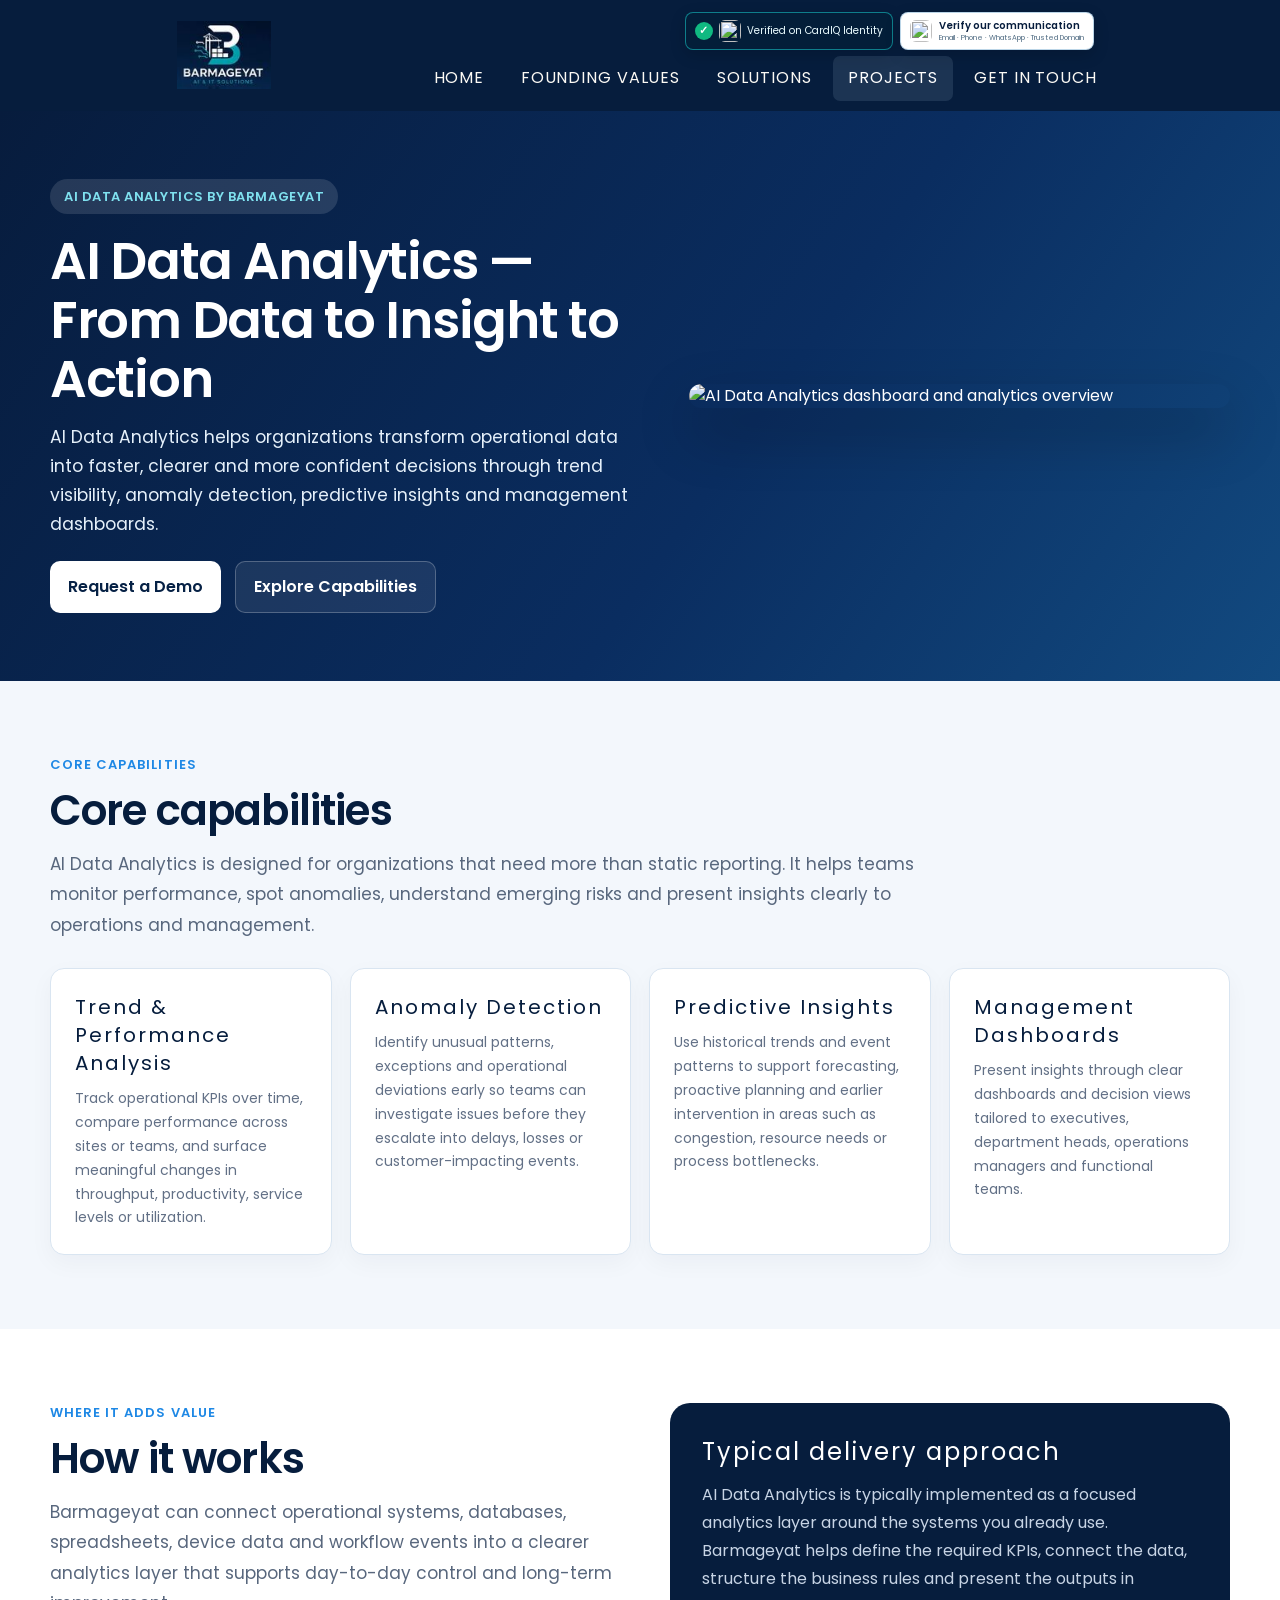
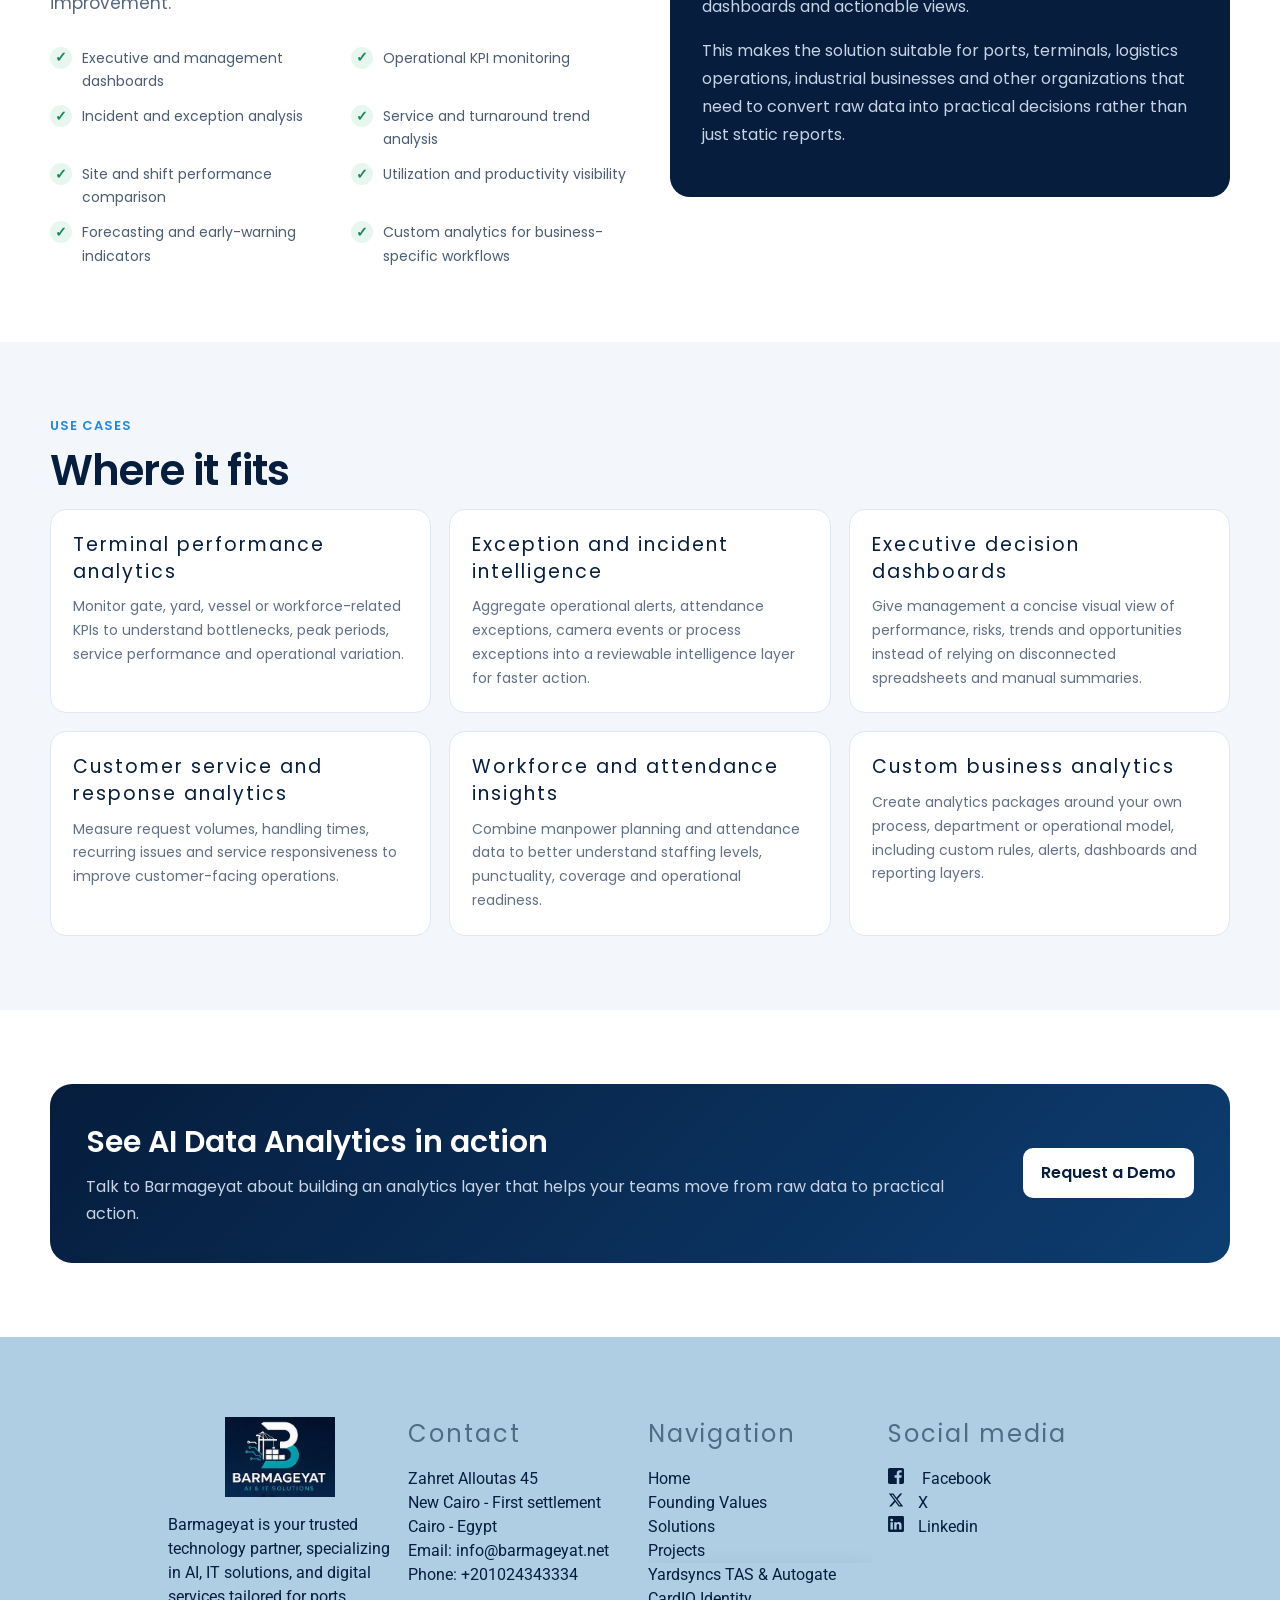
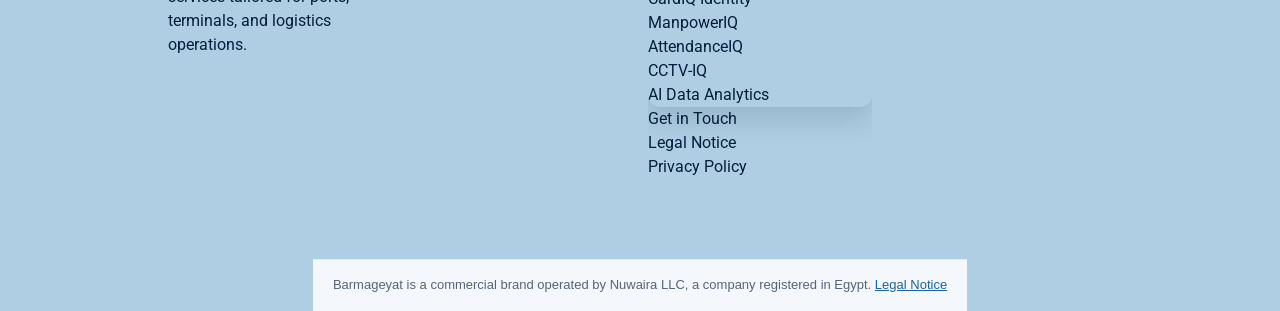
==== commit f5ccabb8: "Finish shared UI polish on analytics page" ====
--- a/ai-data-analytics/index.html
+++ b/ai-data-analytics/index.html
@@ -73,7 +73,19 @@
 @media(max-width:980px){.ciq-hero-grid,.ciq-two{grid-template-columns:1fr}.ciq-grid{grid-template-columns:1fr 1fr}.ciq-flow{grid-template-columns:1fr 1fr}.ciq-flow-step:not(:last-child):after{display:none}.ciq-alert-card{right:18px}.ciq-visual{max-width:760px;margin:0 auto}.ciq-monitor{margin-top:8px}}
 @media(max-width:640px){.ciq-wrap{width:min(100% - 26px,1180px)}.ciq-hero{padding:54px 0}.ciq-hero h1{font-size:39px}.ciq-lead{font-size:16px}.ciq-section{padding:60px 0}.ciq-grid,.ciq-flow{grid-template-columns:1fr}.ciq-alert-card{position:relative;right:auto;bottom:auto;width:100%;margin-top:12px}.ciq-detect.one{left:48%;width:30%}.ciq-cta-box{padding:31px 24px;display:block}.ciq-cta .ciq-btn{margin-top:23px;width:100%}}
 </style>
-<link rel="stylesheet" href="/css/projects-unified.css?v=20261017-finalblue"/></head><body class="bp-project page-33631307 pagelayout-1 parent-30314310 slogan culture-en"><a class="wv-link-content button" href="#main-content">Skip to main content</a>
+<link rel="stylesheet" href="/css/projects-unified.css?v=20261017-finalblue"/><style id="barmageyat-site-polish-2026">
+:root{--bp-navy:#071f40;--bp-blue:#1476c8;--bp-radius:14px}
+html{scroll-behavior:smooth}body{overflow-wrap:break-word}
+#home-6-menu nav a,.ed-menu a{transition:color .2s ease,background-color .2s ease}
+.ed-menu a:focus-visible,.ed-button a:focus-visible,a:focus-visible{outline:3px solid #70c7ff;outline-offset:3px}
+.ed-menu .menu-level-1{box-shadow:0 12px 28px rgba(3,25,52,.15);border-radius:0 0 12px 12px;overflow:hidden}
+.ed-menu .menu-level-1 a{line-height:1.45}
+.barmageyat-legal-identity{font-size:13px!important;line-height:1.75!important}
+.seo-card,.seo-product{transition:box-shadow .22s ease,transform .22s ease}
+@media(hover:hover){.seo-card:hover,.seo-product:hover{transform:translateY(-3px);box-shadow:0 14px 32px rgba(7,31,64,.12)}}
+@media(max-width:768px){.seo-section{padding-block:48px}.seo-title{line-height:1.2}.barmageyat-legal-identity{padding:18px 16px!important}}
+@media(prefers-reduced-motion:reduce){html{scroll-behavior:auto}.seo-card,.seo-product,.ed-menu a{transition:none!important}}
+</style></head><body class="bp-project page-33631307 pagelayout-1 parent-30314310 slogan culture-en"><a class="wv-link-content button" href="#main-content">Skip to main content</a>
 <div class="ed-element ed-reference ed-reference-container menu-wrapper wv-overflow_visible wv-boxed preset-menu-v2-home-6full-width" data-reference="2807941609" id="ed-3489580484"><div class="background"><figure class="ed-element ed-image wv-bg" id="ed-2808650809"><div class="background-image-holder" style='background-image: url("/images/1672/25521221/b63245ba-67f0-4752-b517-2fa4bf03aa80-Kd-YIvP3QkFI46euzXA3Eg.png");'></div></figure></div><header class="inner" id="home-6-menu"><div class="ed-element ed-logo" id="ed-2807941612"><h1><img alt="Barmageyat" src="/images/114/25520650/barmageyatlogo2-_aNaIYsbjX9S8jMne6CTDg.JPG" style="max-width: 240px; max-height: 80px;"/></h1></div><div class="ed-element ed-container mobile-cont wv-overflow_visible" id="ed-2807941615"><div class="inner"><figure class="ed-element ed-icon" id="ed-2807941618"><a href="tel:" title="Call"><svg data-icon="ico-phone" preserveaspectratio="xMidYMid" viewbox="170 -787 659 875" xmlns="http://www.w3.org/2000/svg"><path d="M390.7 -496.7C270.4 -427.2 453.9 -83.1 585.6 -159.1L707.7 52.3C652.1 84.4 605.2 104.6 540.8 67.8 362 -34.4 165.2 -375.1 170.8 -578.3c1.9 -70.6 43.6 -98.3 97.9 -129.7 23.3 40.4 98.6 170.8 122 211.3zm50.4 -5.7c-13 7.5 -29.7 3.1 -37.3 -10l-115 -199.3c-7.5 -13 -3.1 -29.7 10 -37.3l60.5 -34.9c13 -7.5 29.7 -3.1 37.3 10L511.7 -574.6c7.5 13 3.1 29.7 -10 37.2l-60.6 35zM755.5 42.1c-13 7.5 -29.7 3.1 -37.3 -10l-115 -199.3c-7.5 -13 -3.1 -29.7 10 -37.3l60.5 -34.9c13 -7.5 29.7 -3.1 37.3 10L826.1 -30.1c7.5 13 3.1 29.7 -10 37.3l-60.6 34.9z"></path></svg></a></figure><div class="ed-element ed-html menu-trigger" id="ed-2807941621"><div class="menu-trigger-box"><button class="menu-trigger-inner">Menu</button></div></div></div></div><div aria-label="CardIQ Identity verification" class="ciq-header-trust">
 <a aria-label="Verified with CardIQ Identity" class="ciq-csp-45421f3107f73e48 ciq-company-badge" href="https://card-iq.net/validate_company.php?domain=barmageyat.net" rel="noopener" target="_blank"><span aria-hidden="true" class="ciq-csp-7a6ec1785f487149 ciq-verified-check">✓</span><img alt="" class="ciq-csp-9cf515fbf9265992" height="26" src="https://card-iq.net/assets/img/cardiq-icon-192.png" width="26"/><span class="ciq-badge-label">Verified on CardIQ Identity</span></a>
 <a class="ciq-csp-631a48cb9cc9db3a ciq-verify-button" href="https://card-iq.net/barmageyat/verify" rel="noopener" target="_blank"><img alt="" class="ciq-csp-9cf515fbf9265992" height="26" src="https://card-iq.net/assets/img/cardiq-icon-192.png" width="26"/><span class="ciq-verify-copy"><strong class="ciq-csp-046f49cdb68c0726">Verify our communication</strong><small class="ciq-csp-a1a68324ac272324">Email · Phone · WhatsApp · Trusted Domain</small></span></a>
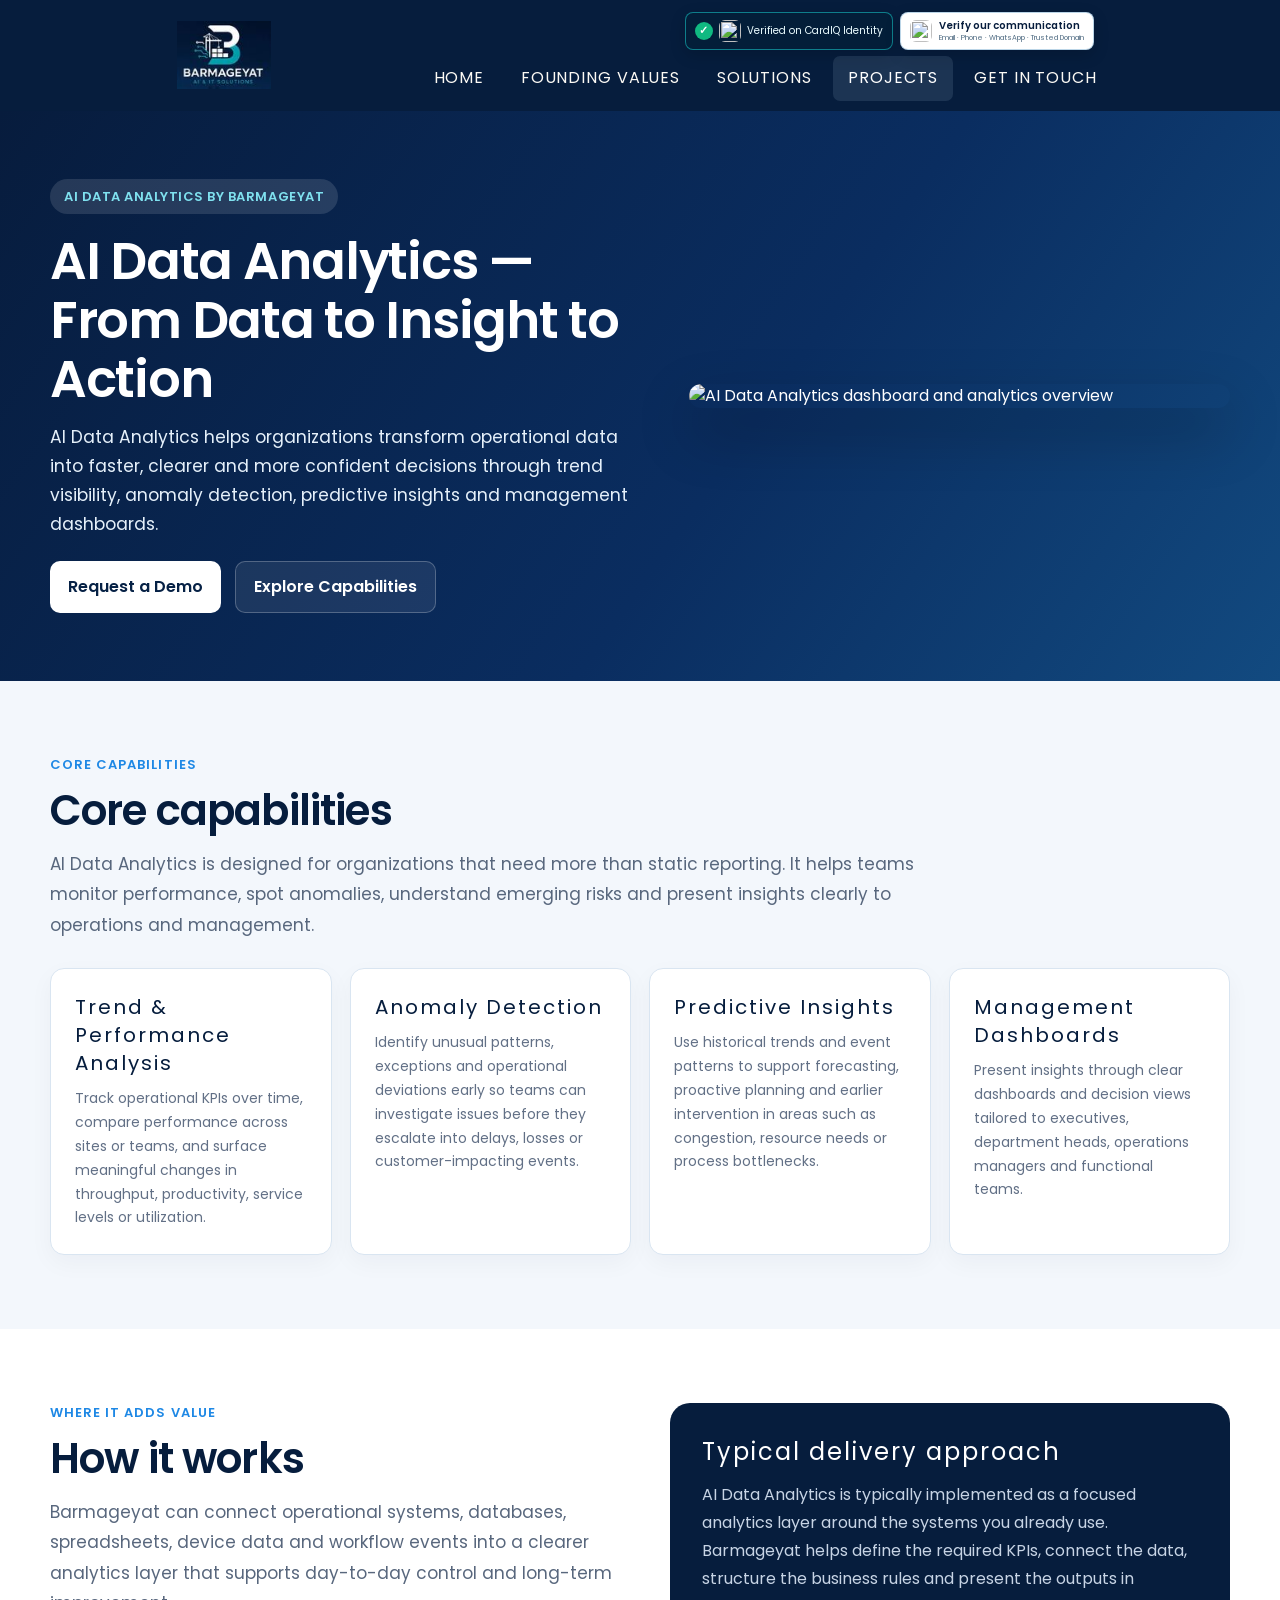
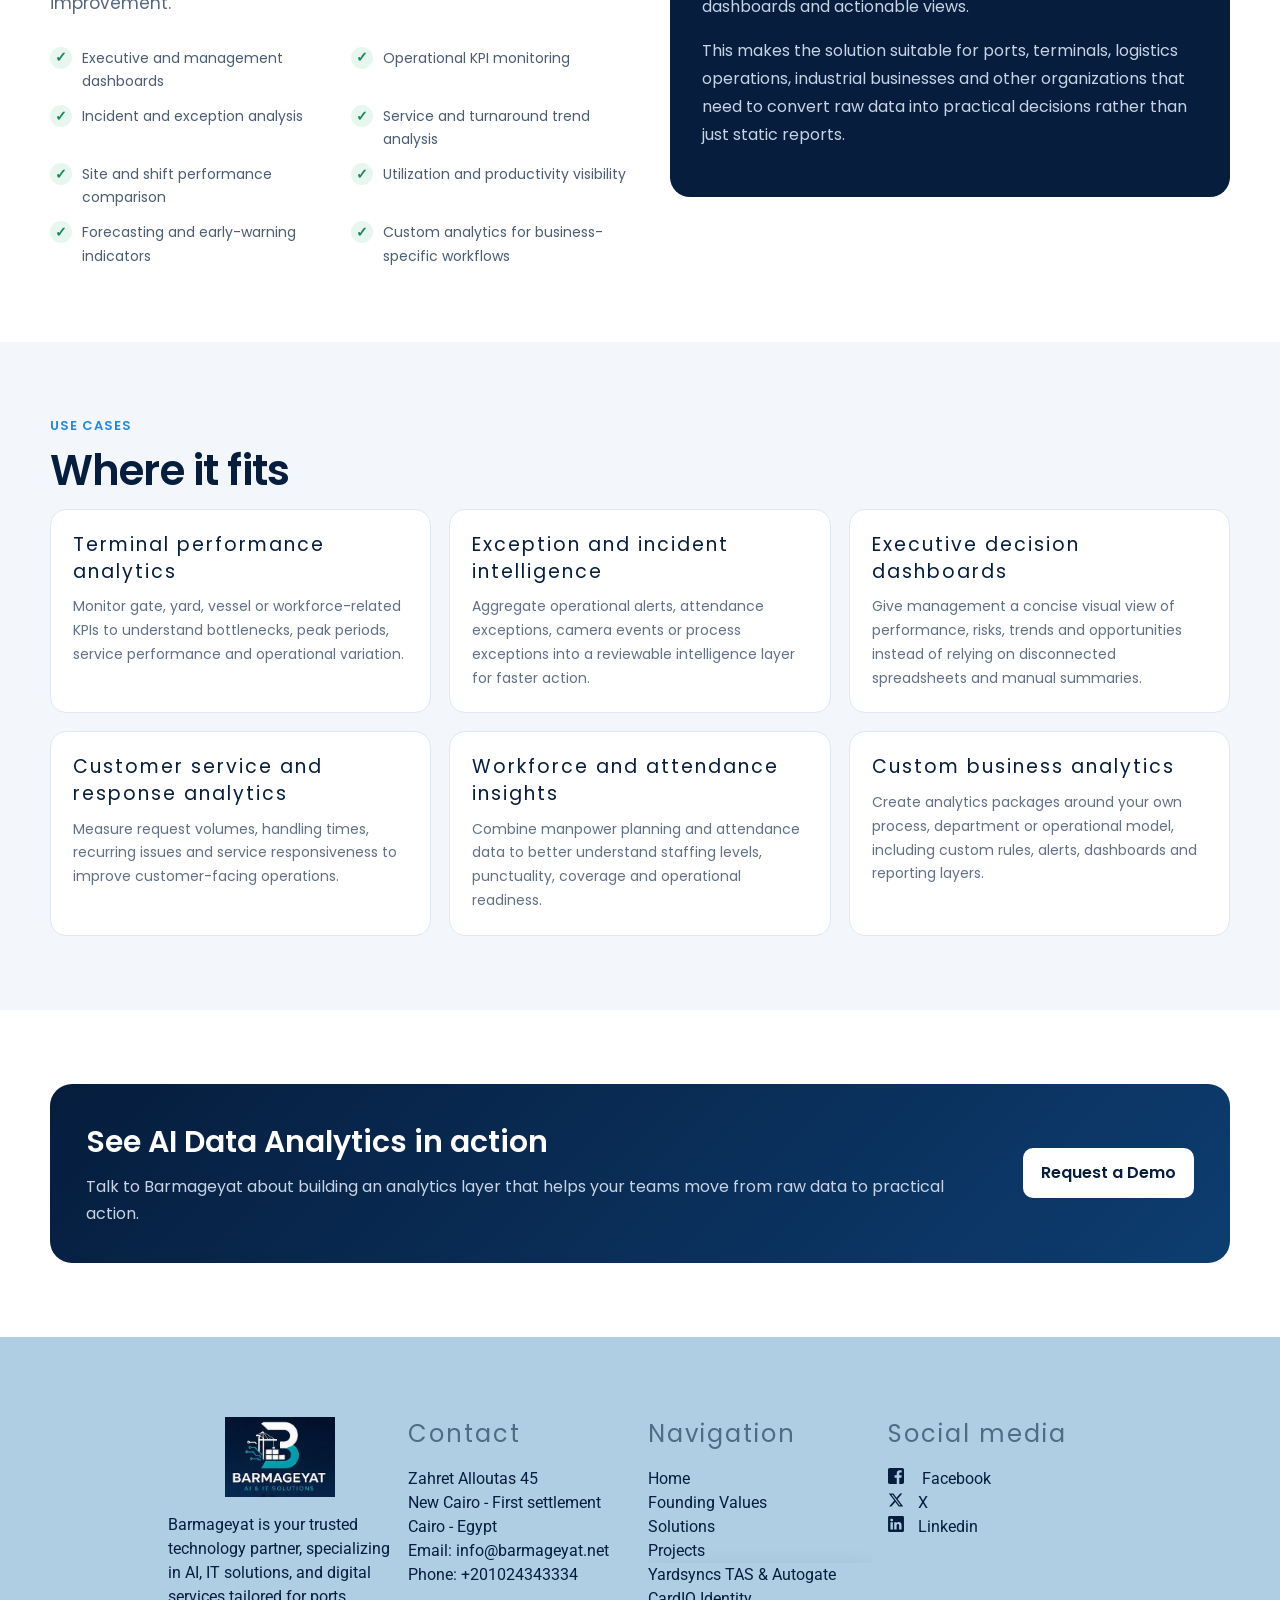
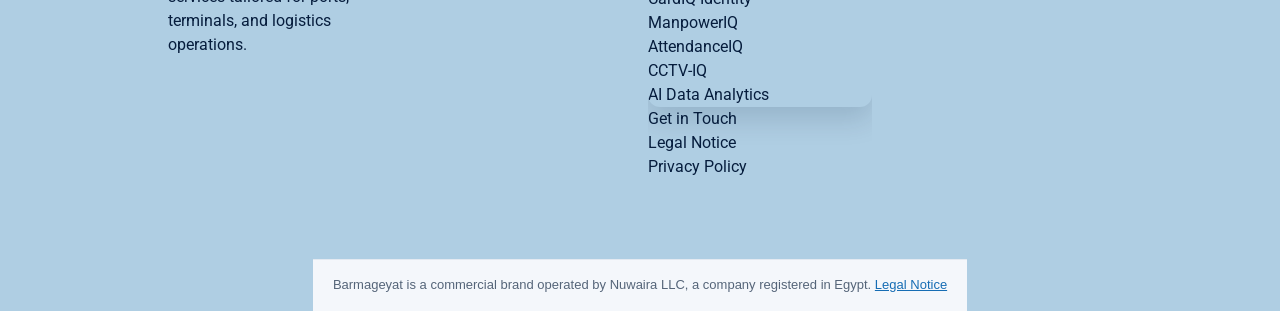
==== commit 6796e166: "Revamp site components, responsiveness and homepage product discovery" ====
--- a/ai-data-analytics/index.html
+++ b/ai-data-analytics/index.html
@@ -85,6 +85,28 @@
 @media(hover:hover){.seo-card:hover,.seo-product:hover{transform:translateY(-3px);box-shadow:0 14px 32px rgba(7,31,64,.12)}}
 @media(max-width:768px){.seo-section{padding-block:48px}.seo-title{line-height:1.2}.barmageyat-legal-identity{padding:18px 16px!important}}
 @media(prefers-reduced-motion:reduce){html{scroll-behavior:auto}.seo-card,.seo-product,.ed-menu a{transition:none!important}}
+</style><style id="barmageyat-revamp-v3">
+:root{--brand-ink:#082344;--brand-blue:#1478c8;--brand-soft:#eef6ff}
+body{font-family:Roboto,Arial,sans-serif}img{max-width:100%;height:auto}
+.ed-menu .menu-level-1 a{font-weight:500;white-space:normal}
+.barmageyat-legal-identity a{color:#166db4!important}
+.bp-revamp-products{background:#f5f9fe;color:#092443;padding:70px 22px;font-family:Poppins,Roboto,Arial,sans-serif}
+.bp-revamp-products .bp-inner{max-width:1130px;margin:auto}
+.bp-revamp-products .bp-label{color:#1672bd;text-transform:uppercase;font-size:13px;font-weight:700;letter-spacing:.12em}
+.bp-revamp-products h2{color:#092443;font-size:clamp(28px,4vw,42px);line-height:1.18;margin:12px 0}
+.bp-revamp-products .bp-intro{color:#53687d;font-size:17px;max-width:750px;line-height:1.7}
+.bp-revamp-grid{display:grid;grid-template-columns:repeat(3,minmax(0,1fr));gap:18px;margin:32px 0}
+.bp-revamp-card{display:flex;flex-direction:column;gap:12px;background:#fff;border:1px solid #dce8f4;border-radius:16px;padding:25px;text-decoration:none!important;box-shadow:0 8px 25px rgba(9,36,67,.045);transition:transform .2s,box-shadow .2s}
+.bp-revamp-card strong{font-size:19px;color:#092443}
+.bp-revamp-card span{color:#52677e;font-size:14px;line-height:1.7;flex:1}
+.bp-revamp-card em{color:#126cb5;font-style:normal;font-weight:700;font-size:14px}
+.bp-revamp-card:hover{transform:translateY(-3px);box-shadow:0 16px 34px rgba(9,36,67,.12)}
+.bp-revamp-cta{display:flex;align-items:center;justify-content:space-between;gap:20px;background:#092443;border-radius:17px;color:#fff;padding:26px 30px}
+.bp-revamp-cta strong{font-size:21px}.bp-revamp-cta a{display:inline-block;background:#fff;border-radius:9px;padding:12px 18px;color:#092443!important;font-weight:700;text-decoration:none!important}
+.bp-revamp-cta a:focus-visible,.bp-revamp-card:focus-visible{outline:3px solid #4db7ff;outline-offset:4px}
+@media(max-width:850px){.bp-revamp-grid{grid-template-columns:repeat(2,minmax(0,1fr))}}
+@media(max-width:600px){.bp-revamp-products{padding:48px 16px}.bp-revamp-grid{grid-template-columns:1fr}.bp-revamp-cta{align-items:flex-start;flex-direction:column}.bp-revamp-cta strong{font-size:19px}}
+@media(prefers-reduced-motion:reduce){.bp-revamp-card{transition:none}}
 </style></head><body class="bp-project page-33631307 pagelayout-1 parent-30314310 slogan culture-en"><a class="wv-link-content button" href="#main-content">Skip to main content</a>
 <div class="ed-element ed-reference ed-reference-container menu-wrapper wv-overflow_visible wv-boxed preset-menu-v2-home-6full-width" data-reference="2807941609" id="ed-3489580484"><div class="background"><figure class="ed-element ed-image wv-bg" id="ed-2808650809"><div class="background-image-holder" style='background-image: url("/images/1672/25521221/b63245ba-67f0-4752-b517-2fa4bf03aa80-Kd-YIvP3QkFI46euzXA3Eg.png");'></div></figure></div><header class="inner" id="home-6-menu"><div class="ed-element ed-logo" id="ed-2807941612"><h1><img alt="Barmageyat" src="/images/114/25520650/barmageyatlogo2-_aNaIYsbjX9S8jMne6CTDg.JPG" style="max-width: 240px; max-height: 80px;"/></h1></div><div class="ed-element ed-container mobile-cont wv-overflow_visible" id="ed-2807941615"><div class="inner"><figure class="ed-element ed-icon" id="ed-2807941618"><a href="tel:" title="Call"><svg data-icon="ico-phone" preserveaspectratio="xMidYMid" viewbox="170 -787 659 875" xmlns="http://www.w3.org/2000/svg"><path d="M390.7 -496.7C270.4 -427.2 453.9 -83.1 585.6 -159.1L707.7 52.3C652.1 84.4 605.2 104.6 540.8 67.8 362 -34.4 165.2 -375.1 170.8 -578.3c1.9 -70.6 43.6 -98.3 97.9 -129.7 23.3 40.4 98.6 170.8 122 211.3zm50.4 -5.7c-13 7.5 -29.7 3.1 -37.3 -10l-115 -199.3c-7.5 -13 -3.1 -29.7 10 -37.3l60.5 -34.9c13 -7.5 29.7 -3.1 37.3 10L511.7 -574.6c7.5 13 3.1 29.7 -10 37.2l-60.6 35zM755.5 42.1c-13 7.5 -29.7 3.1 -37.3 -10l-115 -199.3c-7.5 -13 -3.1 -29.7 10 -37.3l60.5 -34.9c13 -7.5 29.7 -3.1 37.3 10L826.1 -30.1c7.5 13 3.1 29.7 -10 37.3l-60.6 34.9z"></path></svg></a></figure><div class="ed-element ed-html menu-trigger" id="ed-2807941621"><div class="menu-trigger-box"><button class="menu-trigger-inner">Menu</button></div></div></div></div><div aria-label="CardIQ Identity verification" class="ciq-header-trust">
 <a aria-label="Verified with CardIQ Identity" class="ciq-csp-45421f3107f73e48 ciq-company-badge" href="https://card-iq.net/validate_company.php?domain=barmageyat.net" rel="noopener" target="_blank"><span aria-hidden="true" class="ciq-csp-7a6ec1785f487149 ciq-verified-check">✓</span><img alt="" class="ciq-csp-9cf515fbf9265992" height="26" src="https://card-iq.net/assets/img/cardiq-icon-192.png" width="26"/><span class="ciq-badge-label">Verified on CardIQ Identity</span></a>
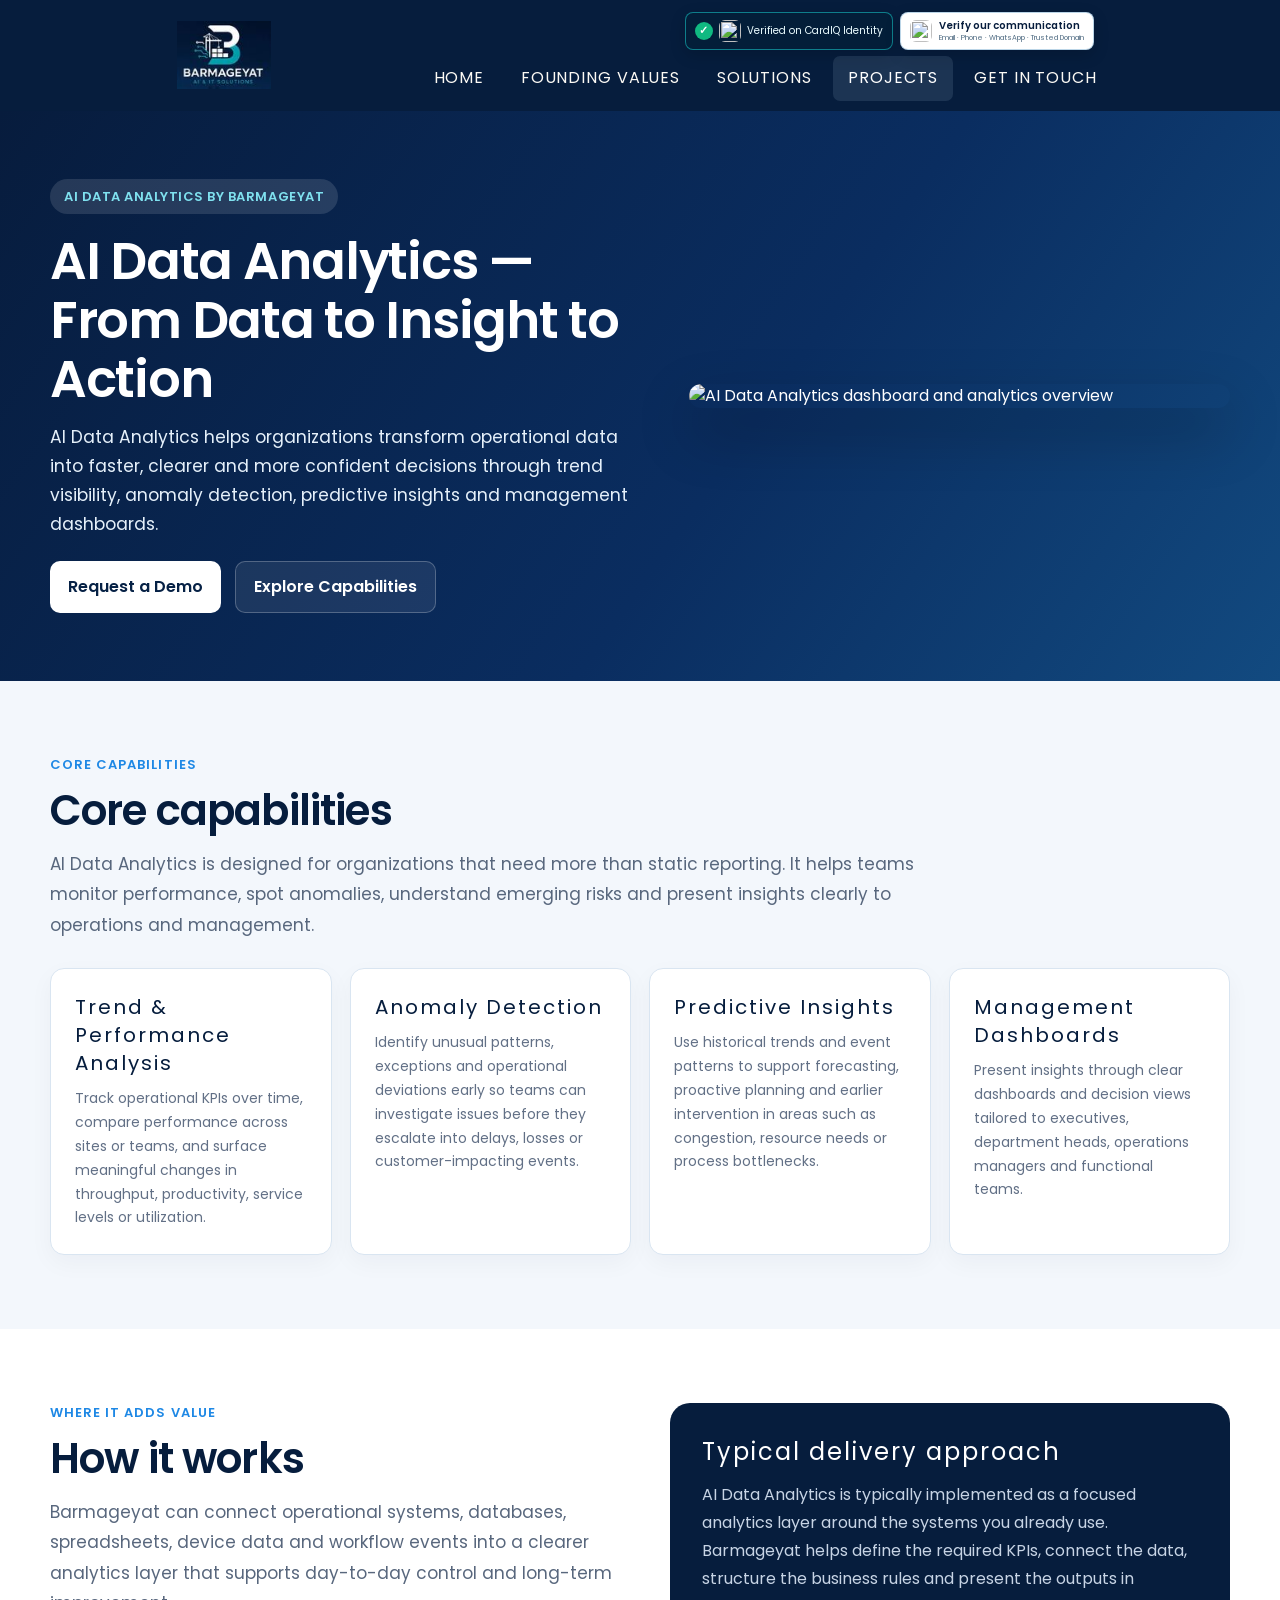
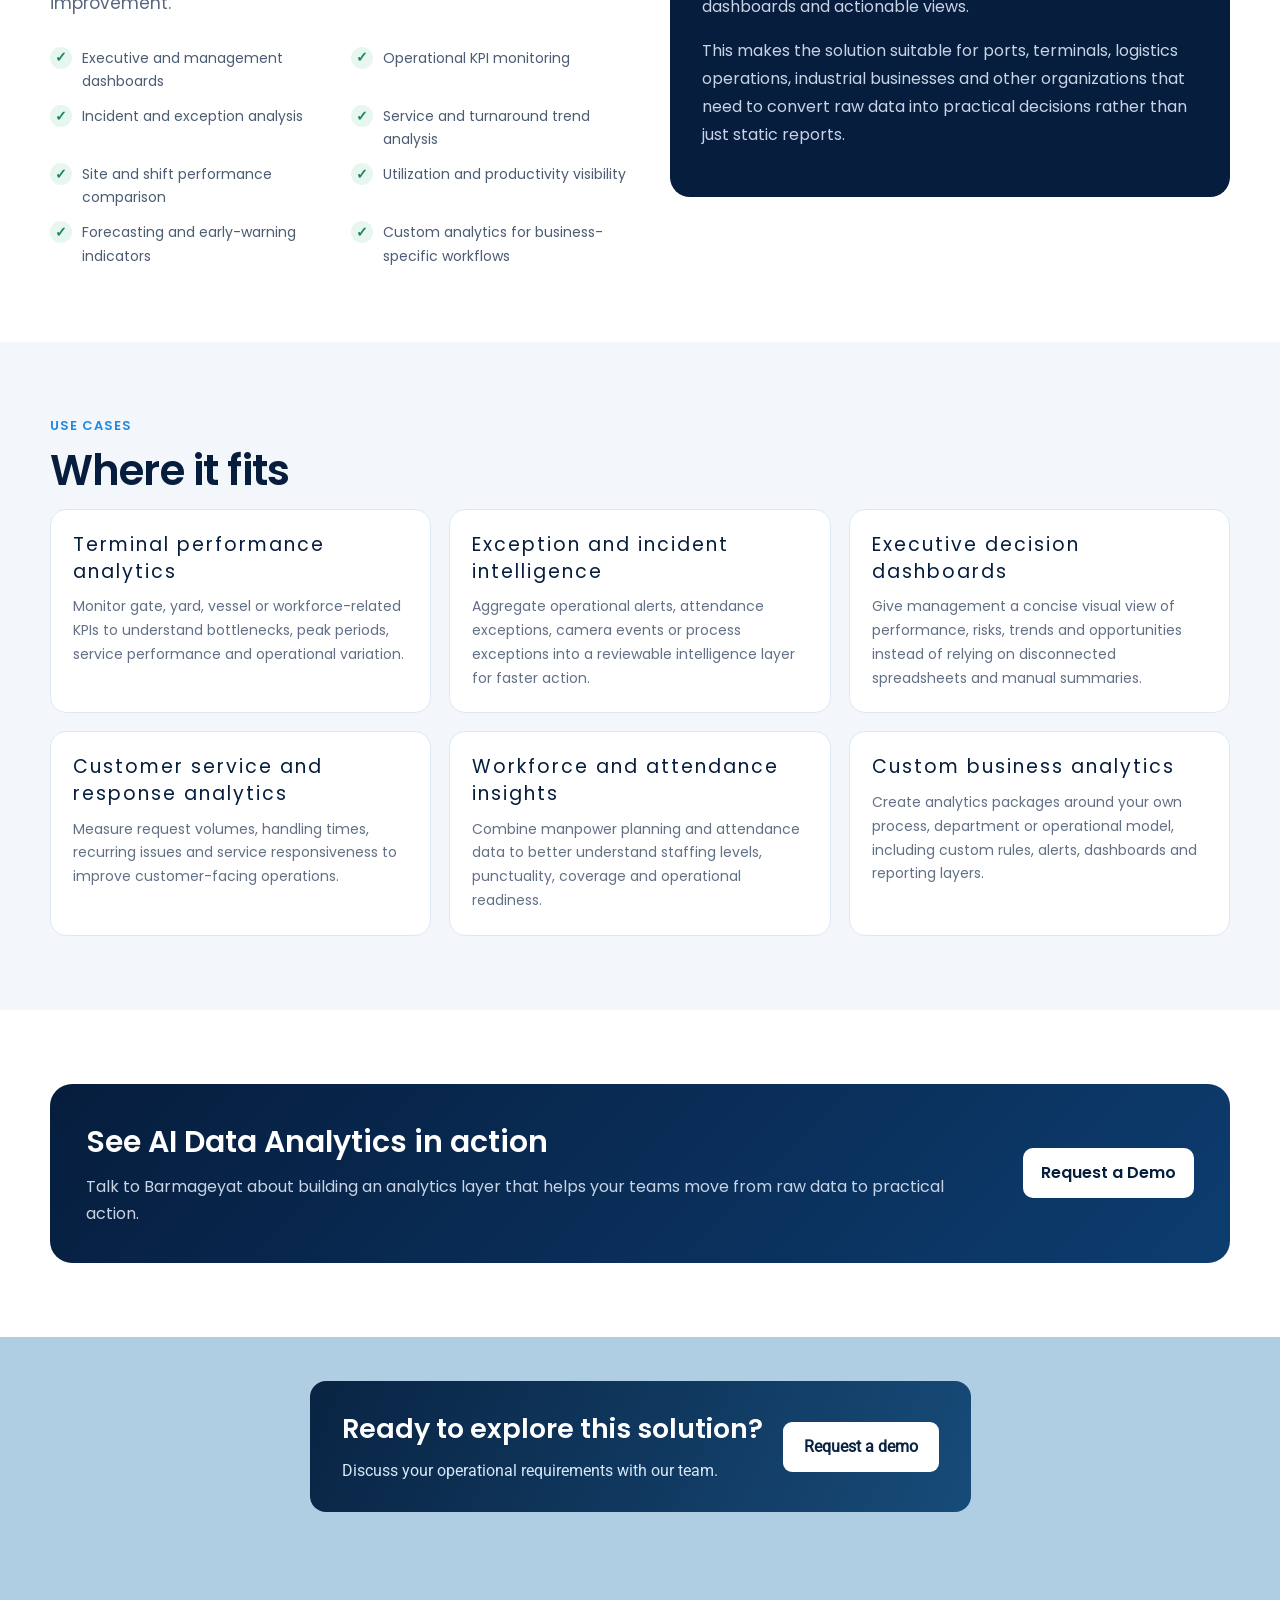
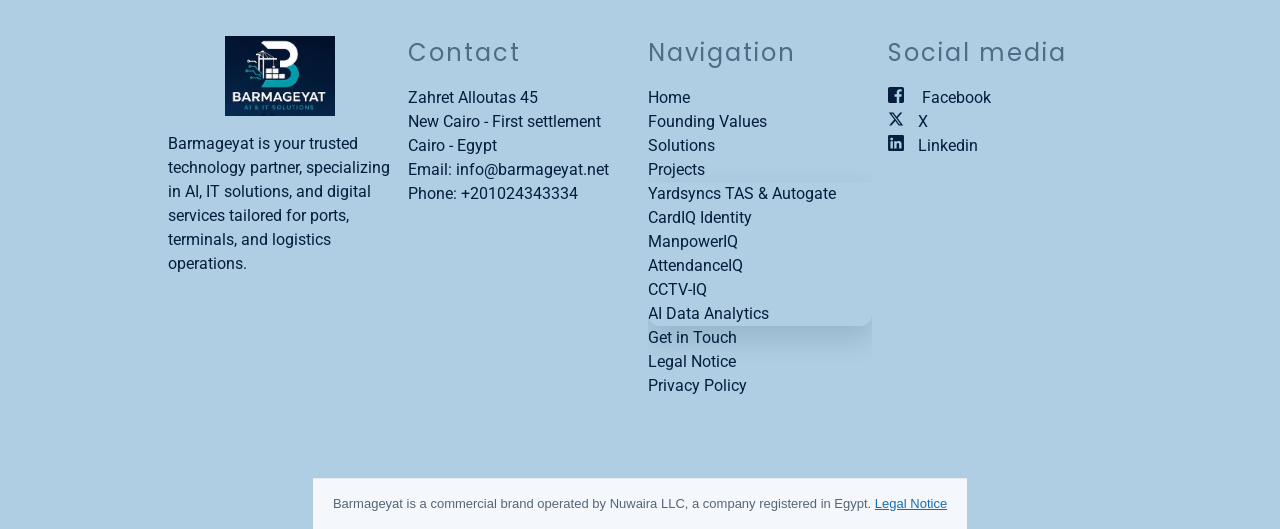
==== commit 5c18b677: "Improve product conversion sections and contact form accessibility" ====
--- a/ai-data-analytics/index.html
+++ b/ai-data-analytics/index.html
@@ -107,7 +107,7 @@
 @media(max-width:850px){.bp-revamp-grid{grid-template-columns:repeat(2,minmax(0,1fr))}}
 @media(max-width:600px){.bp-revamp-products{padding:48px 16px}.bp-revamp-grid{grid-template-columns:1fr}.bp-revamp-cta{align-items:flex-start;flex-direction:column}.bp-revamp-cta strong{font-size:19px}}
 @media(prefers-reduced-motion:reduce){.bp-revamp-card{transition:none}}
-</style></head><body class="bp-project page-33631307 pagelayout-1 parent-30314310 slogan culture-en"><a class="wv-link-content button" href="#main-content">Skip to main content</a>
+</style><style id="bp-conversion-polish">.bp-product-next{max-width:1130px;margin:44px auto;padding:28px 32px;background:linear-gradient(115deg,#092443,#174b79);color:#fff;border-radius:16px;display:flex;align-items:center;justify-content:space-between;gap:20px;box-sizing:border-box}.bp-product-next h2{color:#fff;font-size:clamp(20px,3vw,27px);margin:0 0 8px}.bp-product-next p{color:#d6e8f7;margin:0;line-height:1.65}.bp-product-next a{background:#fff;color:#092443!important;padding:13px 21px;border-radius:9px;text-decoration:none!important;font-weight:700;white-space:nowrap}.bp-product-next a:focus-visible{outline:3px solid #7fd0ff;outline-offset:3px}.bp-contact-help{max-width:1000px;margin:25px auto;padding:24px;border:1px solid #d8e6f2;border-radius:14px;background:#f1f7fe;color:#092443}.bp-contact-help a{color:#0c68b0;font-weight:700}.ed-form input:not([type=checkbox]):not([type=hidden]),.ed-form textarea{max-width:100%;box-sizing:border-box;border-radius:8px}.ed-form input:focus-visible,.ed-form textarea:focus-visible{outline:2px solid #2d91df;outline-offset:2px}@media(max-width:700px){.bp-product-next{margin:24px 14px;flex-direction:column;align-items:flex-start;padding:24px}.bp-contact-help{margin:22px 14px}}</style></head><body class="bp-project page-33631307 pagelayout-1 parent-30314310 slogan culture-en"><a class="wv-link-content button" href="#main-content">Skip to main content</a><span id="main-content" tabindex="-1"></span>
 <div class="ed-element ed-reference ed-reference-container menu-wrapper wv-overflow_visible wv-boxed preset-menu-v2-home-6full-width" data-reference="2807941609" id="ed-3489580484"><div class="background"><figure class="ed-element ed-image wv-bg" id="ed-2808650809"><div class="background-image-holder" style='background-image: url("/images/1672/25521221/b63245ba-67f0-4752-b517-2fa4bf03aa80-Kd-YIvP3QkFI46euzXA3Eg.png");'></div></figure></div><header class="inner" id="home-6-menu"><div class="ed-element ed-logo" id="ed-2807941612"><h1><img alt="Barmageyat" src="/images/114/25520650/barmageyatlogo2-_aNaIYsbjX9S8jMne6CTDg.JPG" style="max-width: 240px; max-height: 80px;"/></h1></div><div class="ed-element ed-container mobile-cont wv-overflow_visible" id="ed-2807941615"><div class="inner"><figure class="ed-element ed-icon" id="ed-2807941618"><a href="tel:" title="Call"><svg data-icon="ico-phone" preserveaspectratio="xMidYMid" viewbox="170 -787 659 875" xmlns="http://www.w3.org/2000/svg"><path d="M390.7 -496.7C270.4 -427.2 453.9 -83.1 585.6 -159.1L707.7 52.3C652.1 84.4 605.2 104.6 540.8 67.8 362 -34.4 165.2 -375.1 170.8 -578.3c1.9 -70.6 43.6 -98.3 97.9 -129.7 23.3 40.4 98.6 170.8 122 211.3zm50.4 -5.7c-13 7.5 -29.7 3.1 -37.3 -10l-115 -199.3c-7.5 -13 -3.1 -29.7 10 -37.3l60.5 -34.9c13 -7.5 29.7 -3.1 37.3 10L511.7 -574.6c7.5 13 3.1 29.7 -10 37.2l-60.6 35zM755.5 42.1c-13 7.5 -29.7 3.1 -37.3 -10l-115 -199.3c-7.5 -13 -3.1 -29.7 10 -37.3l60.5 -34.9c13 -7.5 29.7 -3.1 37.3 10L826.1 -30.1c7.5 13 3.1 29.7 -10 37.3l-60.6 34.9z"></path></svg></a></figure><div class="ed-element ed-html menu-trigger" id="ed-2807941621"><div class="menu-trigger-box"><button class="menu-trigger-inner">Menu</button></div></div></div></div><div aria-label="CardIQ Identity verification" class="ciq-header-trust">
 <a aria-label="Verified with CardIQ Identity" class="ciq-csp-45421f3107f73e48 ciq-company-badge" href="https://card-iq.net/validate_company.php?domain=barmageyat.net" rel="noopener" target="_blank"><span aria-hidden="true" class="ciq-csp-7a6ec1785f487149 ciq-verified-check">✓</span><img alt="" class="ciq-csp-9cf515fbf9265992" height="26" src="https://card-iq.net/assets/img/cardiq-icon-192.png" width="26"/><span class="ciq-badge-label">Verified on CardIQ Identity</span></a>
 <a class="ciq-csp-631a48cb9cc9db3a ciq-verify-button" href="https://card-iq.net/barmageyat/verify" rel="noopener" target="_blank"><img alt="" class="ciq-csp-9cf515fbf9265992" height="26" src="https://card-iq.net/assets/img/cardiq-icon-192.png" width="26"/><span class="ciq-verify-copy"><strong class="ciq-csp-046f49cdb68c0726">Verify our communication</strong><small class="ciq-csp-a1a68324ac272324">Email · Phone · WhatsApp · Trusted Domain</small></span></a>
@@ -132,5 +132,5 @@
 .analytics-cta{background:linear-gradient(135deg,#061d3d,#0d3d70);border-radius:22px;color:#fff;padding:36px;display:flex;justify-content:space-between;align-items:center;gap:26px}.analytics-cta h2{margin:0 0 8px;font-size:30px;color:#fff}.analytics-cta p{margin:0;color:#c7d4e5;line-height:1.7}.analytics-cta a{background:#fff;color:#061d3d!important;padding:13px 18px;border-radius:10px;text-decoration:none!important;font-weight:600;white-space:nowrap}
 @media(max-width:980px){.analytics-hero-grid,.analytics-split{grid-template-columns:1fr}.analytics-grid-4{grid-template-columns:1fr 1fr}.analytics-usecases{grid-template-columns:1fr 1fr}.analytics-list{grid-template-columns:1fr}}
 @media(max-width:640px){.analytics-grid-4,.analytics-usecases{grid-template-columns:1fr}.analytics-hero{padding:54px 0}.analytics-section{padding:58px 0}.analytics-cta{flex-direction:column;align-items:flex-start}}
-</style><section class="analytics-hero"><div class="analytics-wrap"><div class="analytics-hero-grid"><div><div class="analytics-kicker">AI Data Analytics by Barmageyat</div><h1>AI Data Analytics — From Data to Insight to Action</h1><p>AI Data Analytics helps organizations transform operational data into faster, clearer and more confident decisions through trend visibility, anomaly detection, predictive insights and management dashboards.</p><div class="analytics-actions"><a class="analytics-btn primary" href="/get-in-touch/">Request a Demo</a><a class="analytics-btn secondary" href="#capabilities">Explore Capabilities</a></div></div><figure><img alt="AI Data Analytics dashboard and analytics overview" src="/images/ai-data-analytics/ai-data-analytics-slide.png"/></figure></div></div></section><section class="analytics-section soft" id="capabilities"><div class="analytics-wrap"><div class="analytics-kicker-dark">Core capabilities</div><h2 class="analytics-title">Core capabilities</h2><p class="analytics-lead">AI Data Analytics is designed for organizations that need more than static reporting. It helps teams monitor performance, spot anomalies, understand emerging risks and present insights clearly to operations and management.</p><div class="analytics-grid-4"><div class="analytics-card"><h3>Trend &amp; Performance Analysis</h3><p>Track operational KPIs over time, compare performance across sites or teams, and surface meaningful changes in throughput, productivity, service levels or utilization.</p></div><div class="analytics-card"><h3>Anomaly Detection</h3><p>Identify unusual patterns, exceptions and operational deviations early so teams can investigate issues before they escalate into delays, losses or customer-impacting events.</p></div><div class="analytics-card"><h3>Predictive Insights</h3><p>Use historical trends and event patterns to support forecasting, proactive planning and earlier intervention in areas such as congestion, resource needs or process bottlenecks.</p></div><div class="analytics-card"><h3>Management Dashboards</h3><p>Present insights through clear dashboards and decision views tailored to executives, department heads, operations managers and functional teams.</p></div></div></div></section><section class="analytics-section"><div class="analytics-wrap"><div class="analytics-split"><div><div class="analytics-kicker-dark">Where it adds value</div><h2 class="analytics-title">How it works</h2><p class="analytics-lead">Barmageyat can connect operational systems, databases, spreadsheets, device data and workflow events into a clearer analytics layer that supports day-to-day control and long-term improvement.</p><div class="analytics-list"><div>Executive and management dashboards</div><div>Operational KPI monitoring</div><div>Incident and exception analysis</div><div>Service and turnaround trend analysis</div><div>Site and shift performance comparison</div><div>Utilization and productivity visibility</div><div>Forecasting and early-warning indicators</div><div>Custom analytics for business-specific workflows</div></div></div><div class="analytics-panel"><h3>Typical delivery approach</h3><p>AI Data Analytics is typically implemented as a focused analytics layer around the systems you already use. Barmageyat helps define the required KPIs, connect the data, structure the business rules and present the outputs in dashboards and actionable views.</p><p>This makes the solution suitable for ports, terminals, logistics operations, industrial businesses and other organizations that need to convert raw data into practical decisions rather than just static reports.</p></div></div></div></section><section class="analytics-section soft"><div class="analytics-wrap"><div class="analytics-kicker-dark">Use cases</div><h2 class="analytics-title">Where it fits</h2><div class="analytics-usecases"><div class="analytics-usecase"><h3>Terminal performance analytics</h3><p>Monitor gate, yard, vessel or workforce-related KPIs to understand bottlenecks, peak periods, service performance and operational variation.</p></div><div class="analytics-usecase"><h3>Exception and incident intelligence</h3><p>Aggregate operational alerts, attendance exceptions, camera events or process exceptions into a reviewable intelligence layer for faster action.</p></div><div class="analytics-usecase"><h3>Executive decision dashboards</h3><p>Give management a concise visual view of performance, risks, trends and opportunities instead of relying on disconnected spreadsheets and manual summaries.</p></div><div class="analytics-usecase"><h3>Customer service and response analytics</h3><p>Measure request volumes, handling times, recurring issues and service responsiveness to improve customer-facing operations.</p></div><div class="analytics-usecase"><h3>Workforce and attendance insights</h3><p>Combine manpower planning and attendance data to better understand staffing levels, punctuality, coverage and operational readiness.</p></div><div class="analytics-usecase"><h3>Custom business analytics</h3><p>Create analytics packages around your own process, department or operational model, including custom rules, alerts, dashboards and reporting layers.</p></div></div></div></section><section class="analytics-section"><div class="analytics-wrap"><div class="analytics-cta"><div><h2>See AI Data Analytics in action</h2><p>Talk to Barmageyat about building an analytics layer that helps your teams move from raw data to practical action.</p></div><a href="/get-in-touch/">Request a Demo</a></div></div></section></div><div class="ed-element ed-reference ed-reference-container wv-boxed wv-spacer footer-saga-content footer preset-footer-saga-v3-default" data-reference="2807940151" id="ed-3489580481"><footer class="inner" id="footer-2"><div class="ed-element ed-container footer-saga-box wv-overflow_visible" id="ed-2807940154"><div class="inner"><div class="ed-element ed-logo" id="ed-2807940157"><h1><img alt="Barmageyat" src="/images/291/25520650/barmageyatlogo2-_aNaIYsbjX9S8jMne6CTDg.JPG" style="max-width:240px;max-height:80px;"/></h1></div><div class="ed-element ed-spacer" id="ed-2807940160"><div class="space" style="height: 16px;"></div></div><div class="ed-element ed-text custom-theme description" id="ed-2807940163"><p>Barmageyat is your trusted technology partner, specializing in AI, IT solutions, and digital services tailored for ports, terminals, and logistics operations.</p></div></div></div><div class="ed-element ed-container footer-saga-box" id="ed-2807940166"><div class="inner"><div class="ed-element ed-headline custom-theme" id="ed-2807940169"><h3>Contact</h3></div><div class="ed-element ed-spacer" id="ed-2807940172"><div class="space" style="height: 16px;"></div></div><div class="ed-element ed-text custom-theme" id="ed-2807940175"><p>Zahret Alloutas 45</p><p>New Cairo - First settlement</p><p> <span contenteditable="false" data-bind="customer.city">Cairo</span> - Egypt</p><p> </p><p>Email: <a contenteditable="false" data-bind="customer.email" href="mailto:info@barmageyat.net">info@barmageyat.net</a></p><p>Phone: +201024343334</p></div></div></div><div class="ed-element ed-container footer-saga-box wv-overflow_hidden" id="ed-2807940178"><div class="inner"><div class="ed-element ed-headline custom-theme" id="ed-2807940181"><h3>Navigation</h3></div><div class="ed-element ed-spacer" id="ed-2807940184"><div class="space" style="height: 16px;"></div></div><nav class="ed-element ed-menu" id="ed-2807940187"><ul class="menu-level-0"><li class=""><a class="" href="/" id="menu-item-30314191">Home</a></li><li class="first"><a class="first" href="/our-founding-values/" id="menu-item-30645114">Founding Values</a></li><li class=""><a class="" href="/solutions/" id="menu-item-30314274">Solutions</a></li><li class="active menu-sub"><a class="active sub-trigger" href="/projects/" id="menu-item-30314310">Projects</a><div class="sub current" id="menu-sub-30314310"><ul class="sub menu-level-1"><li class=""><a class="" href="/yardsyncs/" id="menu-item-yardsyncs">Yardsyncs TAS &amp; Autogate</a></li><li class=""><a class="" href="/cardiq/" id="menu-item-33631307">CardIQ Identity</a></li><li class="first"><a class="first" href="/manpower-iq/" id="menu-item-30314277">ManpowerIQ</a></li><li class=""><a class="" href="/attendance-iq/" id="menu-item-attendanceiq">AttendanceIQ</a></li><li class=""><a class="" href="/cctv-iq/" id="menu-item-30586695">CCTV-IQ</a></li><li class="active"><a class="active" href="/ai-data-analytics/" id="menu-item-aidataanalytics">AI Data Analytics</a></li></ul></div></li><li class=""><a class="" href="/get-in-touch/" id="menu-item-30314313">Get in Touch</a></li></ul></nav><div class="ed-element ed-text custom-theme" id="ed-2807940190"><ul><li><a href="/legal-notice/">Legal Notice</a></li><li><a href="/privacy/">Privacy Policy</a></li></ul></div></div></div><div class="ed-element ed-container footer-saga-box" id="ed-2807940193"><div class="inner"><div class="ed-element ed-headline custom-theme" id="ed-2807940196"><h3>Social media</h3></div><div class="ed-element ed-spacer" id="ed-2807940199"><div class="space" style="height: 16px;"></div></div><figure class="ed-element ed-icon" id="ed-2807940202"><svg data-icon="fa-brands-facebook-square" preserveaspectratio="xMidYMid" style="overflow: hidden;" viewbox="0 -416 448 448" xmlns="http://www.w3.org/2000/svg"><path d="M448 -368V-16C448 10.5 426.5 32 400 32H314.7V-145.2H375.3L384 -212.8H314.7V-256C314.7 -275.6 320.1 -288.9 348.2 -288.9H384V-349.3C377.8 -350.1 356.6 -352 331.8 -352C280.2 -352 244.8 -320.5 244.8 -262.6V-212.7H184V-145.1H244.9V32H48C21.5 32 0 10.5 0 -16V-368C0 -394.5 21.5 -416 48 -416H400C426.5 -416 448 -394.5 448 -368z"></path></svg></figure><div class="ed-element ed-text custom-theme" id="ed-2807940205"><p><a href="https://www.facebook.com/barmageyat"> </a><a href="https://www.facebook.com/barmageyat" target="_blank"> </a><a href="https://www.facebook.com/barmageyat" target="_blank" title="">Facebook</a></p></div><figure class="ed-element ed-icon" id="ed-2807940208"><a class="wv-link-elm" href="#!next"><svg data-icon="fa-brands-x-twitter" preserveaspectratio="xMidYMid" style="overflow: hidden;" viewbox="0 0 512 512" xmlns="http://www.w3.org/2000/svg"><path d="M389.2 48h70.6L305.6 224.2 487 464H345L233.7 318.6 106.5 464H35.8L200.7 275.5 26.8 48H172.4L272.9 180.9 389.2 48zM364.4 421.8h39.1L151.1 88h-42L364.4 421.8z"></path></svg></a></figure><div class="ed-element ed-text custom-theme" id="ed-2807940211"><p><a href="https://x.com/barmageyat"> </a><a href="https://x.com/barmageyat" title=""> </a><a href="https://x.com/barmageyat" title=""> </a><a href="https://x.com/barmageyat" title="X"> </a><a href="https://x.com/barmageyat" title="X"> </a><a href="https://x.com/barmageyat" title="X"> </a><a href="https://x.com/barmageyat" title=""> </a><a href="https://x.com/barmageyat"> </a> <a href="https://x.com/barmageyat" title="">X</a></p></div><figure class="ed-element ed-icon" id="ed-2807940214"><a class="wv-link-elm" href="#!next"><svg data-icon="ico-social-linkedin" preserveaspectratio="xMidYMid" role="img" style="overflow: hidden;" viewbox="65 -787 869 875" xmlns="http://www.w3.org/2000/svg"><path d="M870.5 -787.6h-741C94 -787.6 65.2 -759.5 65.2 -724.8V24.8c0 34.7 28.8 62.7 64.3 62.7h741c35.5 -0 64.3 -28 64.3 -62.7v-749.7c-0.1 -34.6 -28.9 -62.7 -64.3 -62.7zM328.8 -55.2H197.5v-395h131.3v395zm-65.6 -448.9h-0.9c-44.1 -0 -72.5 -30.3 -72.5 -68.3 0 -38.8 29.4 -68.3 74.2 -68.3 45 -0 72.6 29.5 73.4 68.3 0 38 -28.4 68.3 -74.2 68.3zM802.4 -55.2H671v-211.3c0 -53.1 -18.9 -89.3 -66.4 -89.3 -36.4 -0 -58 24.4 -67.5 48 -3.4 8.5 -4.2 20.3 -4.2 32V-55H401.5s1.7 -358 0 -395.1h131.4v55.9c17.4 -26.9 48.7 -65.2 118.3 -65.2 86.4 -0 151.2 56.5 151.2 177.9V-55.2z"></path></svg></a></figure><div class="ed-element ed-text custom-theme" id="ed-2807940217"><p> <a href="https://www.linkedin.com/company/barmageyat/?lipi=urn%3Ali%3Apage%3Ad_flagship3_search_srp_all%3Bgy2tDItxTryntDEuyr9ZOw%3D%3D" title="">Linkedin</a></p></div></div></div></footer><div class="barmageyat-legal-identity" style="padding:14px 20px;text-align:center;font:13px/1.6 Arial,sans-serif;color:#556579;background:#f4f7fb;border-top:1px solid #e3e9f1"><span>Barmageyat is a commercial brand operated by <strong>Nuwaira LLC</strong>, a company registered in Egypt.</span> <a href="/legal-notice/" style="color:#1764a6;text-decoration:underline">Legal Notice</a></div></div><script src="/webcard/static/app.bundle.1784729487.js"></script><script src="/js/custom.260511184002.js"></script></body>
+</style><section class="analytics-hero"><div class="analytics-wrap"><div class="analytics-hero-grid"><div><div class="analytics-kicker">AI Data Analytics by Barmageyat</div><h1>AI Data Analytics — From Data to Insight to Action</h1><p>AI Data Analytics helps organizations transform operational data into faster, clearer and more confident decisions through trend visibility, anomaly detection, predictive insights and management dashboards.</p><div class="analytics-actions"><a class="analytics-btn primary" href="/get-in-touch/">Request a Demo</a><a class="analytics-btn secondary" href="#capabilities">Explore Capabilities</a></div></div><figure><img alt="AI Data Analytics dashboard and analytics overview" src="/images/ai-data-analytics/ai-data-analytics-slide.png"/></figure></div></div></section><section class="analytics-section soft" id="capabilities"><div class="analytics-wrap"><div class="analytics-kicker-dark">Core capabilities</div><h2 class="analytics-title">Core capabilities</h2><p class="analytics-lead">AI Data Analytics is designed for organizations that need more than static reporting. It helps teams monitor performance, spot anomalies, understand emerging risks and present insights clearly to operations and management.</p><div class="analytics-grid-4"><div class="analytics-card"><h3>Trend &amp; Performance Analysis</h3><p>Track operational KPIs over time, compare performance across sites or teams, and surface meaningful changes in throughput, productivity, service levels or utilization.</p></div><div class="analytics-card"><h3>Anomaly Detection</h3><p>Identify unusual patterns, exceptions and operational deviations early so teams can investigate issues before they escalate into delays, losses or customer-impacting events.</p></div><div class="analytics-card"><h3>Predictive Insights</h3><p>Use historical trends and event patterns to support forecasting, proactive planning and earlier intervention in areas such as congestion, resource needs or process bottlenecks.</p></div><div class="analytics-card"><h3>Management Dashboards</h3><p>Present insights through clear dashboards and decision views tailored to executives, department heads, operations managers and functional teams.</p></div></div></div></section><section class="analytics-section"><div class="analytics-wrap"><div class="analytics-split"><div><div class="analytics-kicker-dark">Where it adds value</div><h2 class="analytics-title">How it works</h2><p class="analytics-lead">Barmageyat can connect operational systems, databases, spreadsheets, device data and workflow events into a clearer analytics layer that supports day-to-day control and long-term improvement.</p><div class="analytics-list"><div>Executive and management dashboards</div><div>Operational KPI monitoring</div><div>Incident and exception analysis</div><div>Service and turnaround trend analysis</div><div>Site and shift performance comparison</div><div>Utilization and productivity visibility</div><div>Forecasting and early-warning indicators</div><div>Custom analytics for business-specific workflows</div></div></div><div class="analytics-panel"><h3>Typical delivery approach</h3><p>AI Data Analytics is typically implemented as a focused analytics layer around the systems you already use. Barmageyat helps define the required KPIs, connect the data, structure the business rules and present the outputs in dashboards and actionable views.</p><p>This makes the solution suitable for ports, terminals, logistics operations, industrial businesses and other organizations that need to convert raw data into practical decisions rather than just static reports.</p></div></div></div></section><section class="analytics-section soft"><div class="analytics-wrap"><div class="analytics-kicker-dark">Use cases</div><h2 class="analytics-title">Where it fits</h2><div class="analytics-usecases"><div class="analytics-usecase"><h3>Terminal performance analytics</h3><p>Monitor gate, yard, vessel or workforce-related KPIs to understand bottlenecks, peak periods, service performance and operational variation.</p></div><div class="analytics-usecase"><h3>Exception and incident intelligence</h3><p>Aggregate operational alerts, attendance exceptions, camera events or process exceptions into a reviewable intelligence layer for faster action.</p></div><div class="analytics-usecase"><h3>Executive decision dashboards</h3><p>Give management a concise visual view of performance, risks, trends and opportunities instead of relying on disconnected spreadsheets and manual summaries.</p></div><div class="analytics-usecase"><h3>Customer service and response analytics</h3><p>Measure request volumes, handling times, recurring issues and service responsiveness to improve customer-facing operations.</p></div><div class="analytics-usecase"><h3>Workforce and attendance insights</h3><p>Combine manpower planning and attendance data to better understand staffing levels, punctuality, coverage and operational readiness.</p></div><div class="analytics-usecase"><h3>Custom business analytics</h3><p>Create analytics packages around your own process, department or operational model, including custom rules, alerts, dashboards and reporting layers.</p></div></div></div></section><section class="analytics-section"><div class="analytics-wrap"><div class="analytics-cta"><div><h2>See AI Data Analytics in action</h2><p>Talk to Barmageyat about building an analytics layer that helps your teams move from raw data to practical action.</p></div><a href="/get-in-touch/">Request a Demo</a></div></div></section></div><div class="ed-element ed-reference ed-reference-container wv-boxed wv-spacer footer-saga-content footer preset-footer-saga-v3-default" data-reference="2807940151" id="ed-3489580481"><section class="bp-product-next" aria-label="Talk to Barmageyat"><div><h2>Ready to explore this solution?</h2><p>Discuss your operational requirements with our team.</p></div><a href="/get-in-touch/">Request a demo</a></section><footer class="inner" id="footer-2"><div class="ed-element ed-container footer-saga-box wv-overflow_visible" id="ed-2807940154"><div class="inner"><div class="ed-element ed-logo" id="ed-2807940157"><h1><img alt="Barmageyat" src="/images/291/25520650/barmageyatlogo2-_aNaIYsbjX9S8jMne6CTDg.JPG" style="max-width:240px;max-height:80px;"/></h1></div><div class="ed-element ed-spacer" id="ed-2807940160"><div class="space" style="height: 16px;"></div></div><div class="ed-element ed-text custom-theme description" id="ed-2807940163"><p>Barmageyat is your trusted technology partner, specializing in AI, IT solutions, and digital services tailored for ports, terminals, and logistics operations.</p></div></div></div><div class="ed-element ed-container footer-saga-box" id="ed-2807940166"><div class="inner"><div class="ed-element ed-headline custom-theme" id="ed-2807940169"><h3>Contact</h3></div><div class="ed-element ed-spacer" id="ed-2807940172"><div class="space" style="height: 16px;"></div></div><div class="ed-element ed-text custom-theme" id="ed-2807940175"><p>Zahret Alloutas 45</p><p>New Cairo - First settlement</p><p> <span contenteditable="false" data-bind="customer.city">Cairo</span> - Egypt</p><p> </p><p>Email: <a contenteditable="false" data-bind="customer.email" href="mailto:info@barmageyat.net">info@barmageyat.net</a></p><p>Phone: +201024343334</p></div></div></div><div class="ed-element ed-container footer-saga-box wv-overflow_hidden" id="ed-2807940178"><div class="inner"><div class="ed-element ed-headline custom-theme" id="ed-2807940181"><h3>Navigation</h3></div><div class="ed-element ed-spacer" id="ed-2807940184"><div class="space" style="height: 16px;"></div></div><nav class="ed-element ed-menu" id="ed-2807940187"><ul class="menu-level-0"><li class=""><a class="" href="/" id="menu-item-30314191">Home</a></li><li class="first"><a class="first" href="/our-founding-values/" id="menu-item-30645114">Founding Values</a></li><li class=""><a class="" href="/solutions/" id="menu-item-30314274">Solutions</a></li><li class="active menu-sub"><a class="active sub-trigger" href="/projects/" id="menu-item-30314310">Projects</a><div class="sub current" id="menu-sub-30314310"><ul class="sub menu-level-1"><li class=""><a class="" href="/yardsyncs/" id="menu-item-yardsyncs">Yardsyncs TAS &amp; Autogate</a></li><li class=""><a class="" href="/cardiq/" id="menu-item-33631307">CardIQ Identity</a></li><li class="first"><a class="first" href="/manpower-iq/" id="menu-item-30314277">ManpowerIQ</a></li><li class=""><a class="" href="/attendance-iq/" id="menu-item-attendanceiq">AttendanceIQ</a></li><li class=""><a class="" href="/cctv-iq/" id="menu-item-30586695">CCTV-IQ</a></li><li class="active"><a class="active" href="/ai-data-analytics/" id="menu-item-aidataanalytics">AI Data Analytics</a></li></ul></div></li><li class=""><a class="" href="/get-in-touch/" id="menu-item-30314313">Get in Touch</a></li></ul></nav><div class="ed-element ed-text custom-theme" id="ed-2807940190"><ul><li><a href="/legal-notice/">Legal Notice</a></li><li><a href="/privacy/">Privacy Policy</a></li></ul></div></div></div><div class="ed-element ed-container footer-saga-box" id="ed-2807940193"><div class="inner"><div class="ed-element ed-headline custom-theme" id="ed-2807940196"><h3>Social media</h3></div><div class="ed-element ed-spacer" id="ed-2807940199"><div class="space" style="height: 16px;"></div></div><figure class="ed-element ed-icon" id="ed-2807940202"><svg data-icon="fa-brands-facebook-square" preserveaspectratio="xMidYMid" style="overflow: hidden;" viewbox="0 -416 448 448" xmlns="http://www.w3.org/2000/svg"><path d="M448 -368V-16C448 10.5 426.5 32 400 32H314.7V-145.2H375.3L384 -212.8H314.7V-256C314.7 -275.6 320.1 -288.9 348.2 -288.9H384V-349.3C377.8 -350.1 356.6 -352 331.8 -352C280.2 -352 244.8 -320.5 244.8 -262.6V-212.7H184V-145.1H244.9V32H48C21.5 32 0 10.5 0 -16V-368C0 -394.5 21.5 -416 48 -416H400C426.5 -416 448 -394.5 448 -368z"></path></svg></figure><div class="ed-element ed-text custom-theme" id="ed-2807940205"><p><a href="https://www.facebook.com/barmageyat"> </a><a href="https://www.facebook.com/barmageyat" target="_blank"> </a><a href="https://www.facebook.com/barmageyat" target="_blank" title="">Facebook</a></p></div><figure class="ed-element ed-icon" id="ed-2807940208"><a class="wv-link-elm" href="#!next"><svg data-icon="fa-brands-x-twitter" preserveaspectratio="xMidYMid" style="overflow: hidden;" viewbox="0 0 512 512" xmlns="http://www.w3.org/2000/svg"><path d="M389.2 48h70.6L305.6 224.2 487 464H345L233.7 318.6 106.5 464H35.8L200.7 275.5 26.8 48H172.4L272.9 180.9 389.2 48zM364.4 421.8h39.1L151.1 88h-42L364.4 421.8z"></path></svg></a></figure><div class="ed-element ed-text custom-theme" id="ed-2807940211"><p><a href="https://x.com/barmageyat"> </a><a href="https://x.com/barmageyat" title=""> </a><a href="https://x.com/barmageyat" title=""> </a><a href="https://x.com/barmageyat" title="X"> </a><a href="https://x.com/barmageyat" title="X"> </a><a href="https://x.com/barmageyat" title="X"> </a><a href="https://x.com/barmageyat" title=""> </a><a href="https://x.com/barmageyat"> </a> <a href="https://x.com/barmageyat" title="">X</a></p></div><figure class="ed-element ed-icon" id="ed-2807940214"><a class="wv-link-elm" href="#!next"><svg data-icon="ico-social-linkedin" preserveaspectratio="xMidYMid" role="img" style="overflow: hidden;" viewbox="65 -787 869 875" xmlns="http://www.w3.org/2000/svg"><path d="M870.5 -787.6h-741C94 -787.6 65.2 -759.5 65.2 -724.8V24.8c0 34.7 28.8 62.7 64.3 62.7h741c35.5 -0 64.3 -28 64.3 -62.7v-749.7c-0.1 -34.6 -28.9 -62.7 -64.3 -62.7zM328.8 -55.2H197.5v-395h131.3v395zm-65.6 -448.9h-0.9c-44.1 -0 -72.5 -30.3 -72.5 -68.3 0 -38.8 29.4 -68.3 74.2 -68.3 45 -0 72.6 29.5 73.4 68.3 0 38 -28.4 68.3 -74.2 68.3zM802.4 -55.2H671v-211.3c0 -53.1 -18.9 -89.3 -66.4 -89.3 -36.4 -0 -58 24.4 -67.5 48 -3.4 8.5 -4.2 20.3 -4.2 32V-55H401.5s1.7 -358 0 -395.1h131.4v55.9c17.4 -26.9 48.7 -65.2 118.3 -65.2 86.4 -0 151.2 56.5 151.2 177.9V-55.2z"></path></svg></a></figure><div class="ed-element ed-text custom-theme" id="ed-2807940217"><p> <a href="https://www.linkedin.com/company/barmageyat/?lipi=urn%3Ali%3Apage%3Ad_flagship3_search_srp_all%3Bgy2tDItxTryntDEuyr9ZOw%3D%3D" title="">Linkedin</a></p></div></div></div></footer><div class="barmageyat-legal-identity" style="padding:14px 20px;text-align:center;font:13px/1.6 Arial,sans-serif;color:#556579;background:#f4f7fb;border-top:1px solid #e3e9f1"><span>Barmageyat is a commercial brand operated by <strong>Nuwaira LLC</strong>, a company registered in Egypt.</span> <a href="/legal-notice/" style="color:#1764a6;text-decoration:underline">Legal Notice</a></div></div><script src="/webcard/static/app.bundle.1784729487.js"></script><script src="/js/custom.260511184002.js"></script></body>
 </html>
